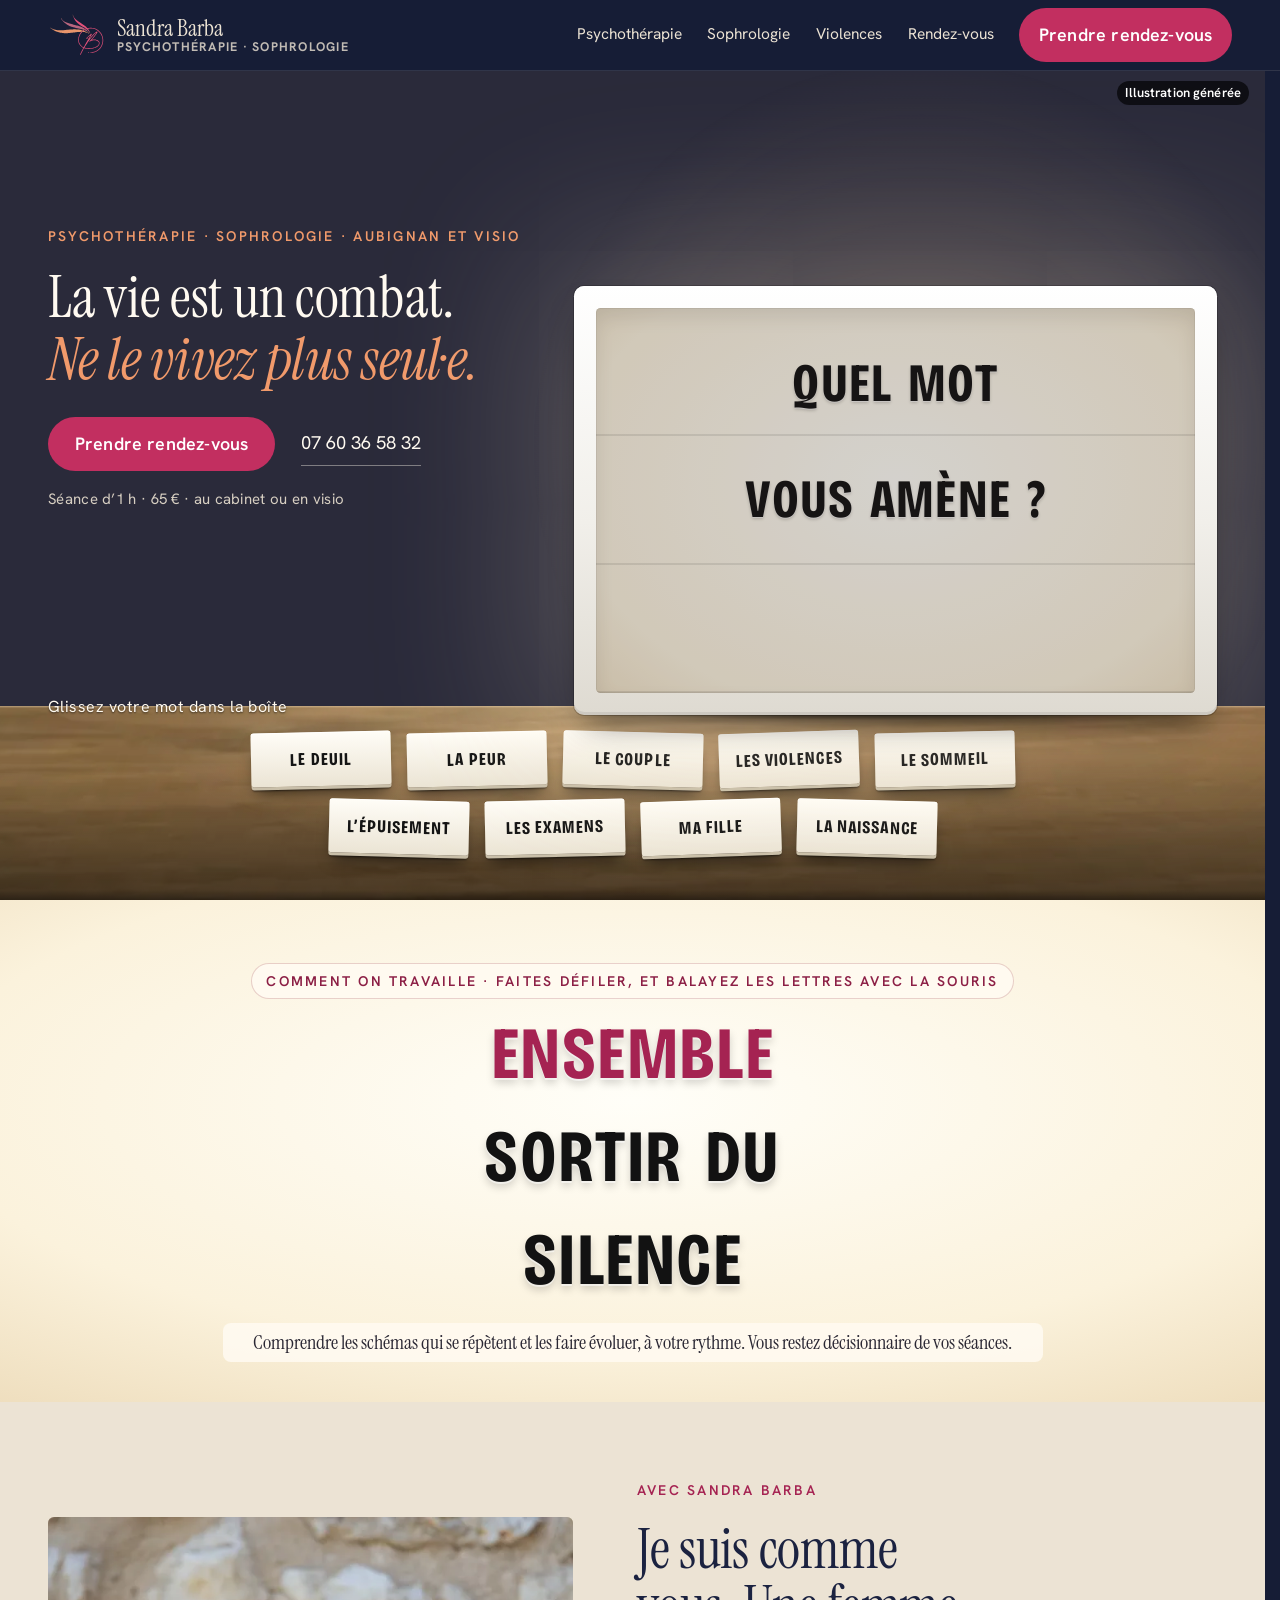
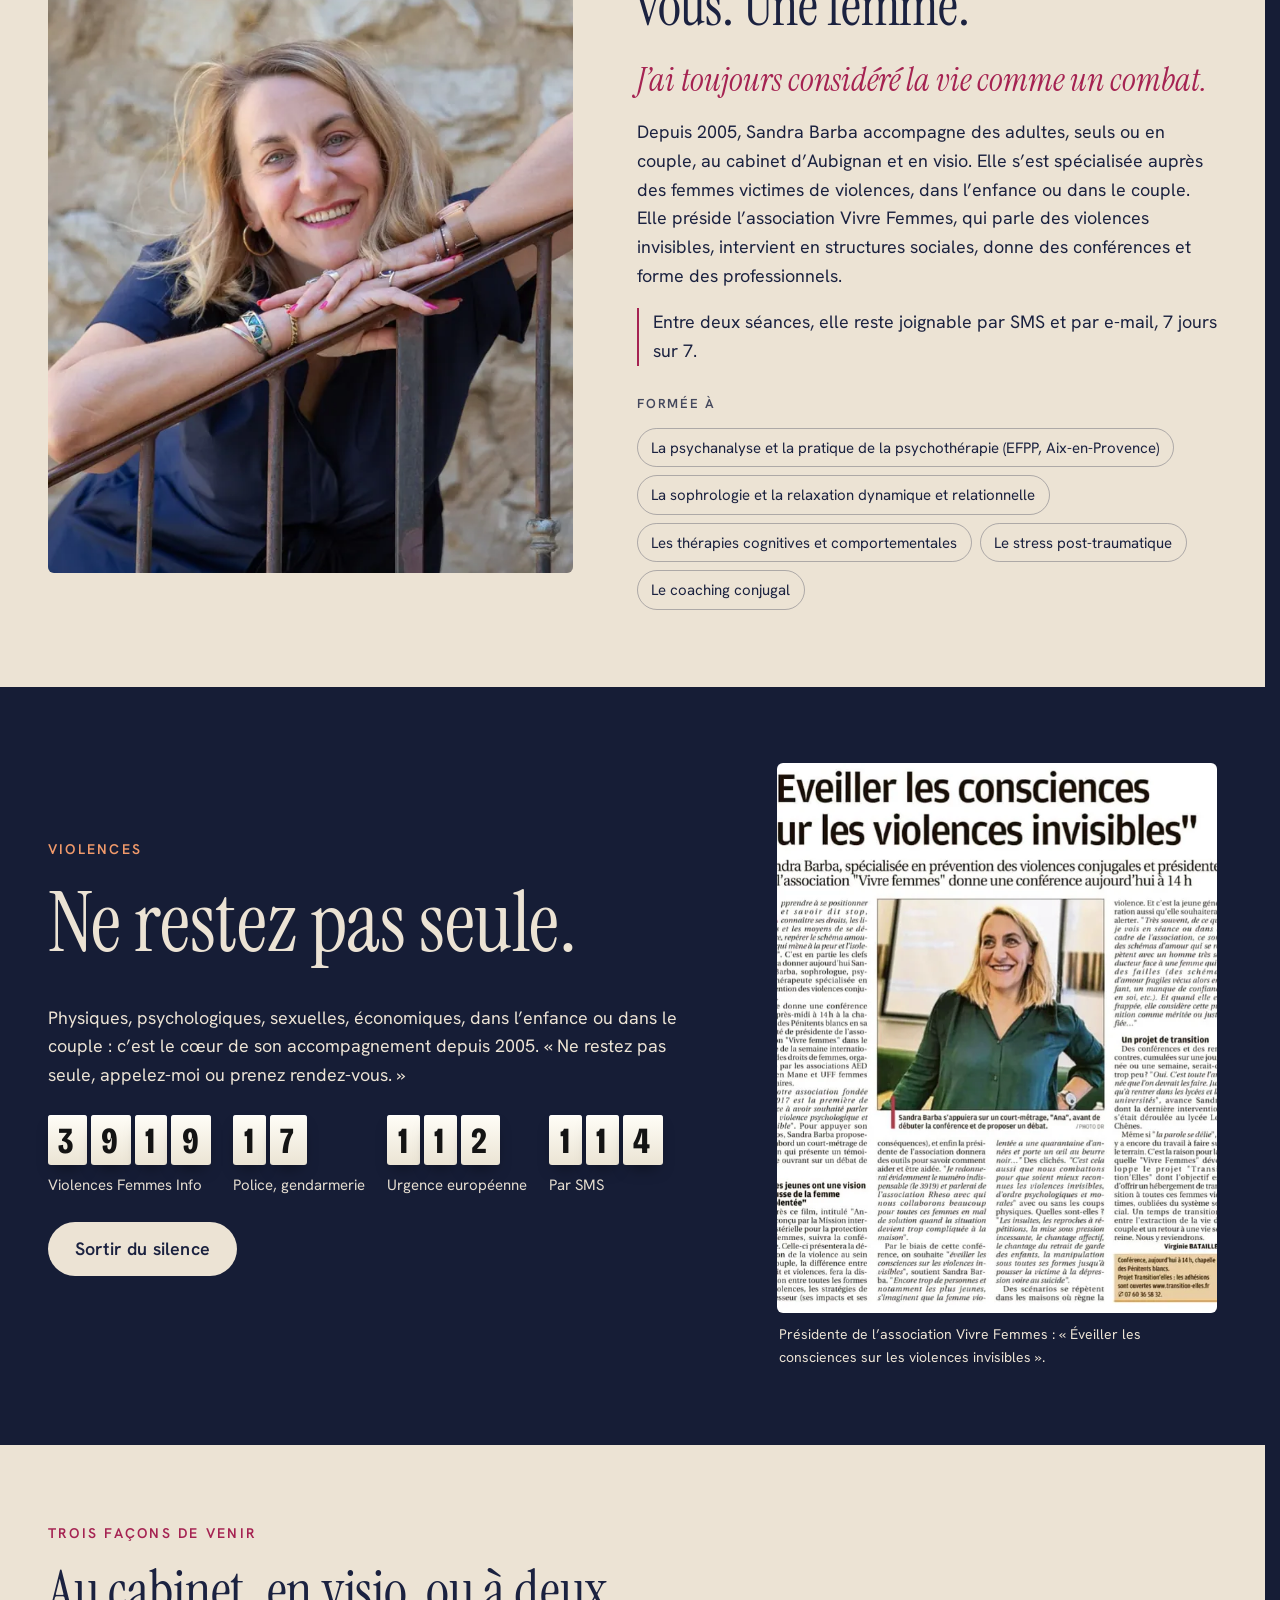
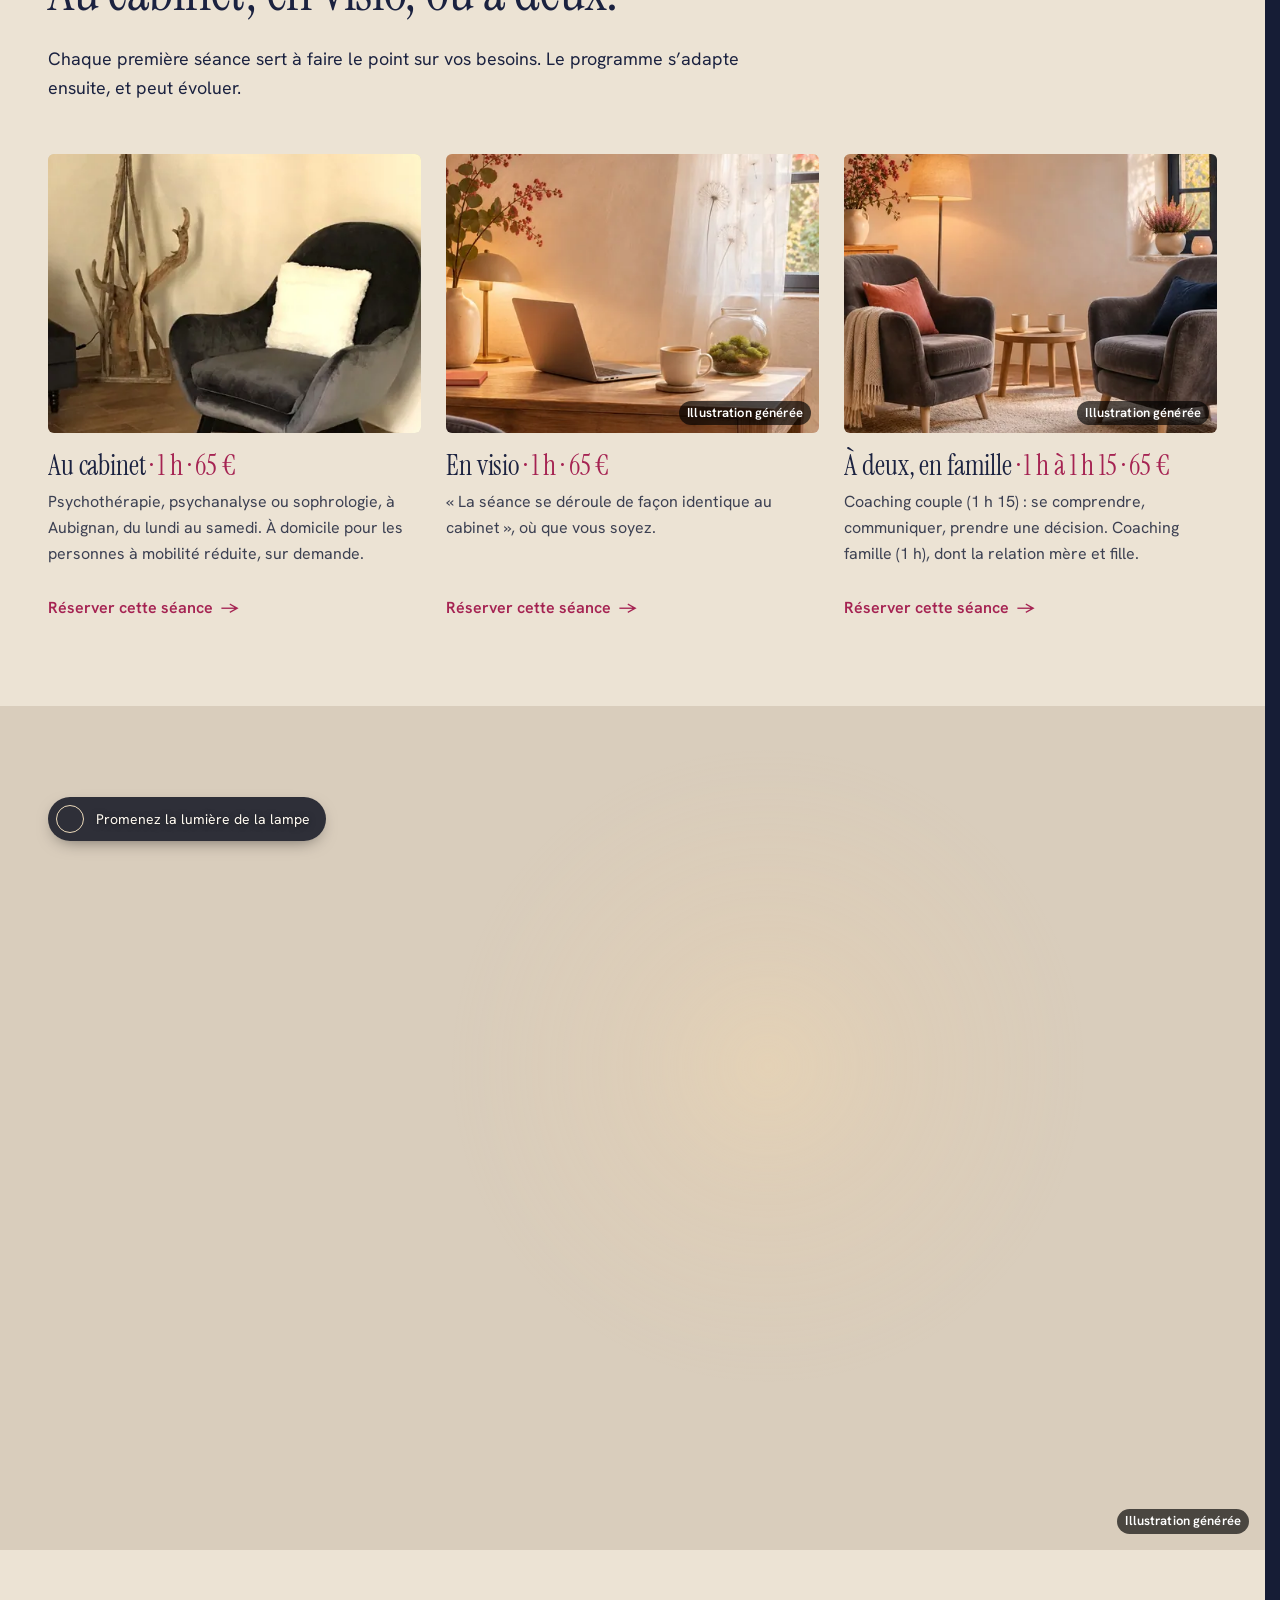
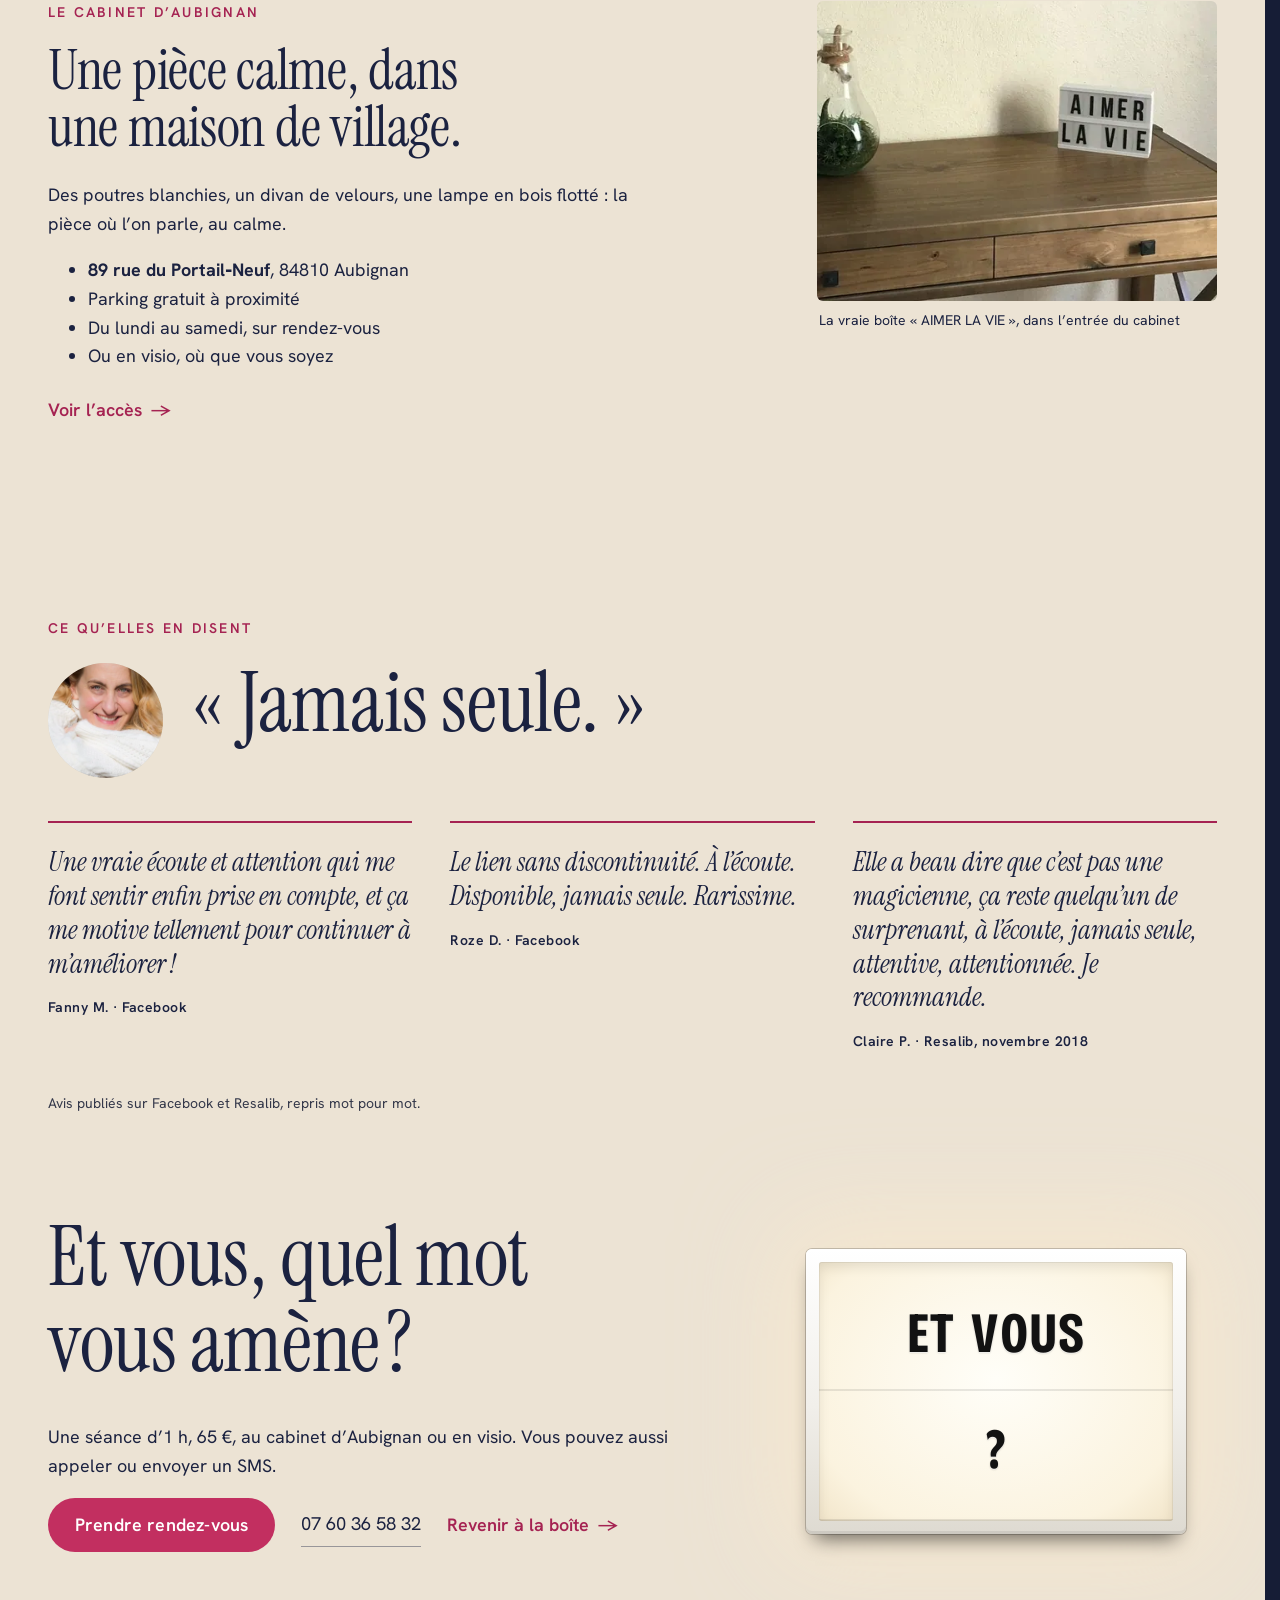
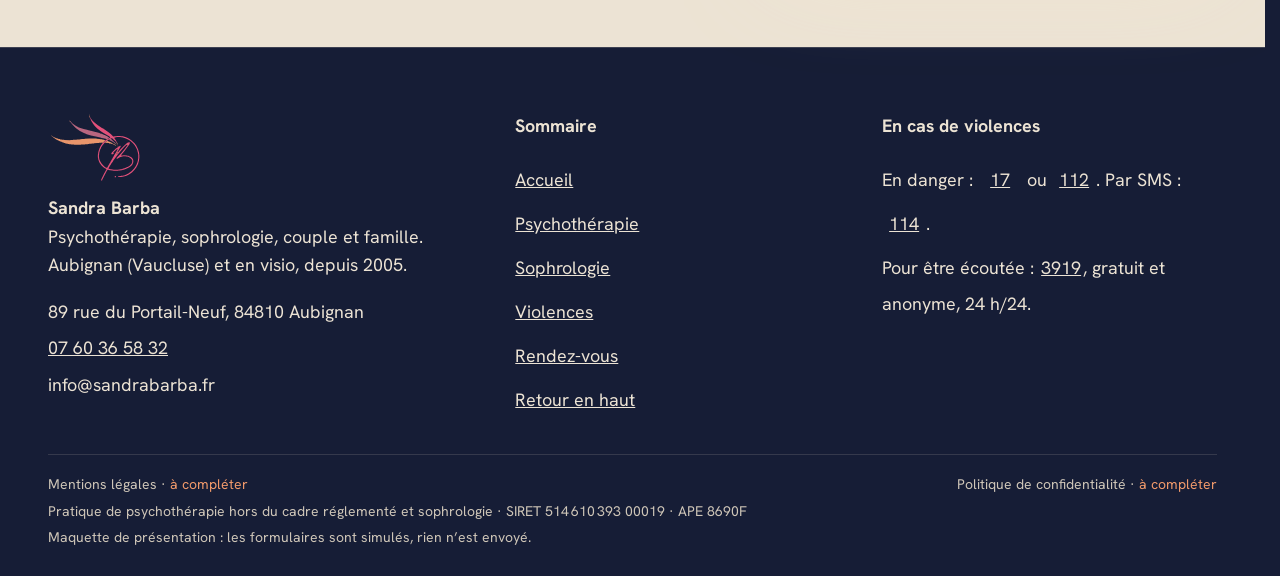
==== index.html @ 1ddc6438 "Maquette v1" ====
<!doctype html>
<html lang="fr" data-v="1">
<head>
<meta charset="utf-8">
<meta name="viewport" content="width=device-width, initial-scale=1, viewport-fit=cover">
<title>Sandra Barba : psychothérapie et sophrologie à Aubignan et en visio</title>
<meta name="description" content="La vie est un combat, ne le vivez plus seul·e. Psychothérapie, sophrologie, couple et famille à Aubignan (Vaucluse) et en visio depuis 2005. Séance d’1 h, 65 €.">
<meta name="robots" content="noindex, nofollow">
<link rel="canonical" href="https://sandrabarba-maquette.vercel.app/">
<style>:root{--fond:#161d36;--texte:#ece3d4;--voile-fond:#161d36;--ouverture-fond:#161d36;--menu-fond:#161d36}:root { --entete-h: 72px; --barres-h: 0px; } html { background: var(--fond); color: var(--texte); scrollbar-gutter: stable; } body { margin: 0; background: var(--fond); } html.js:not(.secours):not([data-arrivee="retour"]) [data-anime] { opacity: 0; } html.js:not(.secours):not([data-arrivee="retour"]) [data-anime].vu { opacity: 1; } [data-voile] { position: fixed; inset: 0; z-index: 900; background: var(--voile-fond); transform: translateY(100%); visibility: hidden; pointer-events: none; } html[data-arrivee="voile"]:not(.voile-leve):not(.secours) [data-voile] { transform: none; visibility: visible; } html.secours [data-voile] { visibility: hidden !important; } .ouverture-panneau { position: fixed; inset: 0; z-index: 850; display: none; place-content: center; justify-items: center; background: var(--ouverture-fond, var(--voile-fond)); color: var(--fond); text-align: center; } html.js[data-arrivee="intro"]:not(.secours):not(.intro-finie) .ouverture-panneau { display: grid; } html.defilement-bloque, html.defilement-bloque body, html.js[data-arrivee="intro"]:not(.secours):not(.intro-finie), html.js[data-arrivee="intro"]:not(.secours):not(.intro-finie) body, html[data-arrivee="voile"]:not(.voile-leve):not(.secours), html[data-arrivee="voile"]:not(.voile-leve):not(.secours) body { overflow: hidden; } html.js[data-arrivee="intro"]:not(.secours):not(.intro-finie) { background-color: var(--ouverture-fond, var(--voile-fond)); } html[data-arrivee="voile"]:not(.voile-leve):not(.secours) { background-color: var(--voile-fond); }</style>
<script>(function () {
var d = document.documentElement, ss = null, ls = null;
try { ss = window.sessionStorage; ls = window.localStorage; } catch (e) {}
d.classList.add('js');
var nav = performance.getEntriesByType ? performance.getEntriesByType('navigation')[0] : null;
var type = nav ? nav.type : 'navigate';
var depart = null;
try { depart = JSON.parse(ss.getItem('socle:depart') || 'null'); ss.removeItem('socle:depart'); } catch (e) {}
if (depart && !(Date.now() - depart.t < 15000)) depart = null;
var mode = type === 'back_forward' ? 'retour' : type === 'reload' ? 'intro' : depart ? 'voile' : 'intro';
d.setAttribute('data-arrivee', mode);
if (mode === 'voile' && depart.couleur) d.style.setProperty('--voile-fond', depart.couleur);
if (type === 'reload' && 'scrollRestoration' in history) {
history.scrollRestoration = 'manual';
}
try {
var choisie = ls && ls.getItem('socle:langue');
var langue = (d.lang || '').slice(0, 2);
if (choisie && choisie !== langue && type === 'navigate' && !depart) {
var alt = document.querySelector('link[rel="alternate"][hreflang="' + choisie + '"]');
if (alt) location.replace(new URL(alt.href).pathname + location.search + location.hash);
}
} catch (e) {}
setTimeout(function () { if (!d.classList.contains('demarre')) d.classList.add('secours'); }, 2000);
})();</script>
<link rel="preload" href="/assets/fonts/instrument-serif.woff" as="font" type="font/woff" crossorigin>
<link rel="preload" href="/assets/fonts/bricolage-tuiles.woff" as="font" type="font/woff" crossorigin>
<link rel="stylesheet" href="/assets/css/socle.css?v=1">
<link rel="stylesheet" href="/assets/css/site.css?v=1">
<link rel="modulepreload" href="/assets/js/site.js?v=1">
<link rel="modulepreload" href="/assets/js/socle/index.js?v=1">
<script src="/assets/vendor/gsap.min.js" defer></script>
<script src="/assets/vendor/ScrollTrigger.min.js" defer></script>
<script src="/assets/vendor/SplitText.min.js" defer></script>
<script type="module" src="/assets/js/site.js?v=1"></script>
<meta name="theme-color" content="#161d36">
<link rel="icon" href="/assets/images/favicon.svg" type="image/svg+xml">
<link rel="apple-touch-icon" href="/assets/images/apple-touch-icon.png">
<meta property="og:type" content="website">
<meta property="og:site_name" content="Sandra Barba">
<meta property="og:locale" content="fr_FR">
<meta property="og:title" content="Sandra Barba : psychothérapie et sophrologie à Aubignan et en visio">
<meta property="og:description" content="La vie est un combat, ne le vivez plus seul·e. Psychothérapie, sophrologie, couple et famille à Aubignan (Vaucluse) et en visio depuis 2005. Séance d’1 h, 65 €.">
<meta property="og:url" content="https://sandrabarba-maquette.vercel.app/">
<meta property="og:image" content="https://sandrabarba-maquette.vercel.app/assets/partage/accueil-fr.jpg">
<meta property="og:image:width" content="1200">
<meta property="og:image:height" content="630">
<meta property="og:image:alt" content="Sandra Barba, souriante, et la phrase « La vie est un combat, ne le vivez plus seul·e »">
<meta name="twitter:card" content="summary_large_image">
<script type="application/ld+json">{"@context":"https://schema.org","@type":"LocalBusiness","name":"Psychothérapie et sophrologie Sandra Barba","url":"https://sandrabarba-maquette.vercel.app/","telephone":"+33760365832","email":"info@sandrabarba.fr","address":{"@type":"PostalAddress","streetAddress":"89 rue du Portail-Neuf","postalCode":"84810","addressLocality":"Aubignan","addressCountry":"FR"},"description":"Psychothérapie, sophrologie, coaching de couple et de famille à Aubignan (Vaucluse) et en visio, depuis 2005. Accompagnement des femmes victimes de violences.","priceRange":"65 €"}</script>
</head>
<body id="haut">
<div data-voile data-forme="iris" aria-hidden="true"><div class="voile-contenu"><img src="/assets/images/logo-clair.svg" alt="" width="84" height="62"><span class="voile-tuiles" data-voile-libelle>Accueil</span></div></div>
<div class="ouverture-panneau" data-ouverture aria-hidden="true">
  <img class="ouverture-logo" src="/assets/images/logo-clair.svg" alt="" width="132" height="97" data-ouverture-objet>
  <p class="ouverture-tuiles"><span class="tuile">LA</span><span class="tuile">VIE</span><span class="tuile">EST</span><span class="tuile">UN</span><span class="tuile">COMBAT</span></p>
  <p class="ouverture-nom">Sandra Barba</p>
</div>
<a class="evitement" href="#contenu">Aller au contenu</a>
<header data-entete>
  <div class="entete-rangee">
    <a class="entete-logo" href="/" data-libelle="Accueil" aria-current="page">
      <img src="/assets/images/logo.svg" alt="" width="58" height="43"><span class="entete-nom"><b>Sandra Barba</b><small>Psychothérapie · Sophrologie</small></span>
    </a>
    <nav data-nav aria-label="Navigation principale">
      <ul><li><a href="/psychotherapie" data-libelle="Psychothérapie">Psychothérapie</a></li><li><a href="/sophrologie" data-libelle="Sophrologie">Sophrologie</a></li><li><a href="/violences" data-libelle="Violences">Violences</a></li><li><a href="/rendez-vous" data-libelle="Rendez-vous">Rendez-vous</a></li></ul>
    </nav>
    <div class="entete-actions">
      <a class="bouton" href="/rendez-vous#demande" data-libelle="Rendez-vous">Prendre rendez-vous</a>
      <button type="button" data-menu-bouton aria-controls="menu" aria-expanded="false" data-libelle-ouvrir="Menu" data-libelle-fermer="Fermer"><span data-libelle-bouton>Menu</span></button>
      <a class="menu-sansjs" href="#menu" data-menu-lien>Menu</a>
    </div>
  </div>
</header>
<script>/* Avant le premier affichage : rangées de la navigation (même règle que ajusterNav dans assets/js/socle/entete.js)
   et hauteur réelle de l'en-tête, pour que rien ne saute quand le JavaScript du site prend la main. */
(function () {
  var h = document.documentElement, u = document.querySelector('[data-nav] ul'), e = document.querySelector('[data-entete]');
  if (u) {
    var deborde = function () { return u.scrollWidth > u.clientWidth + 1; }, c = deborde();
    if (c && window.matchMedia('(min-width: 900px)').matches) {
      h.classList.add('nav-deux-rangees'); c = deborde();
      if (c) { h.classList.add('nav-deux-lignes'); var a = u.querySelector('a'); c = !a || u.getBoundingClientRect().height > a.getBoundingClientRect().height * 2.5; }
      if (c) h.classList.remove('nav-deux-rangees', 'nav-deux-lignes');
    }
    if (c) h.classList.add('nav-compacte');
  }
  if (e) h.style.setProperty('--entete-h', Math.round(e.getBoundingClientRect().height) + 'px');
})();</script>
<span id="menu-ferme" aria-hidden="true"></span>
<div id="menu" data-menu role="dialog" aria-modal="true" aria-label="Menu">
  <p class="menu-sansjs-fermer"><a href="#menu-ferme">Fermer</a></p>
  <ul><li style="--i:0"><a href="/" class="menu-lien" data-libelle="Accueil" aria-current="page">Accueil</a></li><li style="--i:1"><a href="/psychotherapie" class="menu-lien" data-libelle="Psychothérapie">Psychothérapie</a></li><li style="--i:2"><a href="/sophrologie" class="menu-lien" data-libelle="Sophrologie">Sophrologie</a></li><li style="--i:3"><a href="/violences" class="menu-lien" data-libelle="Violences">Violences</a></li><li style="--i:4"><a href="/rendez-vous" class="menu-lien" data-libelle="Rendez-vous">Rendez-vous</a></li></ul>
  <p><a class="bouton" href="tel:+33760365832">Appeler 07 60 36 58 32</a></p>
  <p class="menu-adresse">89 rue du Portail-Neuf, 84810 Aubignan<br>Du lundi au samedi, sur rendez-vous · parking gratuit à proximité</p>
</div>
<main id="contenu" tabindex="-1">
<section class="plongee ton-nuit" id="debut" data-scene data-grille="scene" data-effet="mettre-des-mots">
<div class="plongee-collant" data-collant>
<div class="ouverture">
  <figure class="media ouverture-mur" data-grok style="--cadrage:70% 40%">
  <picture><source media="(max-width: 760px) and (orientation: portrait)" srcset="/assets/images/grok/mur-de-nuit-mobile-640.webp 640w, /assets/images/grok/mur-de-nuit-mobile-1080.webp 1080w" sizes="100vw">
    <img src="/assets/images/grok/mur-de-nuit-1280.webp" srcset="/assets/images/grok/mur-de-nuit-640.webp 640w, /assets/images/grok/mur-de-nuit-1280.webp 1280w, /assets/images/grok/mur-de-nuit-1920.webp 1920w" sizes="100vw" alt="" width="1280" height="720" fetchpriority="high" loading="eager" decoding="async">
  </picture><figcaption class="mention-ia">Illustration générée</figcaption>
</figure>
  <div class="halo" data-effet="halo-boite" data-souris aria-hidden="true"></div>
  <div class="ouverture-grille conteneur">
    <div class="ouverture-texte">
      <p class="surtitre" data-anime="gsap">Psychothérapie · sophrologie · Aubignan et visio</p>
      <h1 class="ouverture-titre" data-superpose><span class="ligne-masque"><span class="titre-ligne" data-anime="gsap">La vie est un combat.</span></span><span class="ligne-masque"><em class="titre-ligne" data-anime="gsap">Ne le vivez plus seul·e.</em></span></h1>
      <p class="ouverture-chapo" data-anime="gsap">Depuis 2005, Sandra Barba accompagne adultes, couples et familles, et tout particulièrement les femmes victimes de violences.</p>
      <p class="ouverture-actions" data-anime="gsap">
        <a href="/rendez-vous#demande" class="bouton" data-libelle="Rendez-vous" data-action-principale data-survol="magnetique">Prendre rendez-vous</a>
        <a class="tel" href="tel:+33760365832">07 60 36 58 32</a>
      </p>
      <p class="info-cle" data-info-cle data-anime="gsap">Séance d’1 h · 65 € · au cabinet ou en visio</p>
    </div>
    <div class="objet" data-grille="manipuler" data-objet>
      <div class="boite boite--accueil" data-boite data-effet="boite-a-mots" data-grille="typo" data-iris-centre role="img" aria-label="Boîte lumineuse : choisissez le mot qui vous amène">
  <div class="boite-cadre"><div class="boite-panneau">
    <p class="boite-rangee" data-rangee="0" aria-hidden="true"><span class="l">Q</span><span class="l">U</span><span class="l">E</span><span class="l">L</span><span class="e"> </span><span class="l">M</span><span class="l">O</span><span class="l">T</span></p>
    <p class="boite-rangee" data-rangee="1" aria-hidden="true"><span class="l">V</span><span class="l">O</span><span class="l">U</span><span class="l">S</span><span class="e"> </span><span class="l">A</span><span class="l">M</span><span class="l">È</span><span class="l">N</span><span class="l">E</span><span class="e"> </span><span class="l">?</span></p>
    <p class="boite-rangee" data-rangee="2" aria-hidden="true"></p>
  </div></div>
</div>
      <span class="boite-ombre" aria-hidden="true"></span>
      <p class="visuellement-cache" aria-live="polite" data-boite-annonce></p>
    </div>
  </div>
  <div class="bureau" data-bureau>
    <span class="bureau-lumiere" aria-hidden="true"></span>
    <div class="conteneur objet-bas">
      <p class="indice"><span class="indice-souris">Glissez votre mot dans la boîte</span><span class="indice-tactile">Touchez votre mot, ou faites-le glisser</span></p>
      <ul class="tuiles" data-tuiles data-effet="tuiles">
        <li><button type="button" class="tuile tuile--mot" data-mot="deuil">LE DEUIL</button></li><li><button type="button" class="tuile tuile--mot" data-mot="peur">LA PEUR</button></li><li><button type="button" class="tuile tuile--mot" data-mot="couple">LE COUPLE</button></li><li><button type="button" class="tuile tuile--mot" data-mot="violences">LES VIOLENCES</button></li><li><button type="button" class="tuile tuile--mot" data-mot="sommeil">LE SOMMEIL</button></li><li><button type="button" class="tuile tuile--mot" data-mot="epuisement">L’ÉPUISEMENT</button></li><li><button type="button" class="tuile tuile--mot" data-mot="examens">LES EXAMENS</button></li><li><button type="button" class="tuile tuile--mot" data-mot="fille">MA FILLE</button></li><li><button type="button" class="tuile tuile--mot" data-mot="naissance">LA NAISSANCE</button></li>
      </ul>
      <div class="reponse" data-reponse>
        <div class="reponse-corps">
          <p class="reponse-approche" data-reponse-approche></p>
          <p class="reponse-texte" data-reponse-texte></p>
        </div>
        <p class="reponse-actions">
          <a class="bouton" href="/rendez-vous#demande" data-reponse-rdv data-libelle="Rendez-vous">Prendre rendez-vous pour en parler</a>
          <a class="lien-fleche" href="/psychotherapie" data-reponse-plus data-libelle="Psychothérapie">En savoir plus</a>
          <button type="button" class="lien-discret" data-reponse-autre>Choisir un autre mot</button>
        </p>
      </div>
    </div>
  </div>
</div>
  <div class="dedans" data-panneau data-visuel>
    <h2 class="visuellement-cache">Mettre des mots. METTRE DES MOTS, EN PARLER, SORTIR DU SILENCE</h2>
    <p class="surtitre scene-sur">Comment on travaille · <span class="indice-souris">Faites défiler, et balayez les lettres avec la souris</span><span class="indice-tactile">Faites défiler, et balayez les lettres du doigt</span></p>
    <div class="rails" aria-hidden="true">
      <p class="rail rail-mot" data-rail-mot><span class="l">E</span><span class="l">N</span><span class="l">S</span><span class="l">E</span><span class="l">M</span><span class="l">B</span><span class="l">L</span><span class="l">E</span></p>
      <p class="rail"><span class="phrase-mot" data-etape="0"><span class="l">M</span><span class="l">E</span><span class="l">T</span><span class="l">T</span><span class="l">R</span><span class="l">E</span></span><span class="phrase-mot" data-etape="1"><span class="l">E</span><span class="l">N</span></span><span class="phrase-mot" data-etape="2"><span class="l">S</span><span class="l">O</span><span class="l">R</span><span class="l">T</span><span class="l">I</span><span class="l">R</span><span class="e"> </span><span class="l">D</span><span class="l">U</span></span></p>
      <p class="rail"><span class="phrase-mot" data-etape="0"><span class="l">D</span><span class="l">E</span><span class="l">S</span><span class="e"> </span><span class="l">M</span><span class="l">O</span><span class="l">T</span><span class="l">S</span></span><span class="phrase-mot" data-etape="1"><span class="l">P</span><span class="l">A</span><span class="l">R</span><span class="l">L</span><span class="l">E</span><span class="l">R</span></span><span class="phrase-mot" data-etape="2"><span class="l">S</span><span class="l">I</span><span class="l">L</span><span class="l">E</span><span class="l">N</span><span class="l">C</span><span class="l">E</span></span></p>
    </div>
    <div class="legendes"><p class="legende" data-etape="0">Un secret peut rester longtemps « au fond du placard ». Puis un jour, le placard ne reste plus fermé, et les difficultés font surface.</p><p class="legende" data-etape="1">« Nous cherchons ensemble à répondre à vos propres questions, trouver vos propres solutions. »</p><p class="legende" data-etape="2">Comprendre les schémas qui se répètent et les faire évoluer, à votre rythme. Vous restez décisionnaire de vos séances.</p></div>
    <div class="bac" aria-hidden="true"></div>
  </div>
</div>
  <script type="application/json" id="donnees-mots">[{"cle":"deuil","tuile":"LE DEUIL","approche":"Psychothérapie","page":"psychotherapie","ancre":"themes","texte":"Un deuil, une séparation, une maladie, un licenciement : une étape difficile se traverse mieux quand on n'est pas seul·e à la porter.","url":"/psychotherapie#themes","libelle":"Psychothérapie","rdv":"/rendez-vous?mot=deuil#demande"},{"cle":"peur","tuile":"LA PEUR","approche":"Psychothérapie et sophrologie","page":"psychotherapie","ancre":"themes","texte":"Peurs, phobies, angoisses : comprendre ce qui se rejoue, et apprendre au corps à s'apaiser.","url":"/psychotherapie#themes","libelle":"Psychothérapie","rdv":"/rendez-vous?mot=peur#demande"},{"cle":"couple","tuile":"LE COUPLE","approche":"Coaching couple · 1 h 15 · 65 €","page":"psychotherapie","ancre":"couple","texte":"Vous n'arrivez plus à vous parler ? Se comprendre, communiquer, puis prendre une décision ensemble.","url":"/psychotherapie#couple","libelle":"Psychothérapie","rdv":"/rendez-vous?mot=couple#demande"},{"cle":"violences","tuile":"LES VIOLENCES","approche":"Sa spécialité depuis 2005","page":"violences","ancre":"","texte":"Violences subies dans l'enfance ou dans le couple, physiques, psychologiques, sexuelles ou économiques : mettre des mots, en parler, sortir du silence.","url":"/violences","libelle":"Violences","rdv":"/rendez-vous?mot=violences#demande"},{"cle":"sommeil","tuile":"LE SOMMEIL","approche":"Sophrologie","page":"sophrologie","ancre":"pour-qui","texte":"Sommeil, stress, tensions : la sophrologie apprend à relâcher par la respiration et des mouvements simples, réalisables par tous.","url":"/sophrologie#pour-qui","libelle":"Sophrologie","rdv":"/rendez-vous?mot=sommeil#demande"},{"cle":"epuisement","tuile":"L’ÉPUISEMENT","approche":"Psychothérapie","page":"psychotherapie","ancre":"themes","texte":"Burn-out, lassitude, sentiment d'échec : faire le point, puis avancer à votre rythme.","url":"/psychotherapie#themes","libelle":"Psychothérapie","rdv":"/rendez-vous?mot=epuisement#demande"},{"cle":"examens","tuile":"LES EXAMENS","approche":"Sophrologie","page":"sophrologie","ancre":"pour-qui","texte":"Concentration, confiance, gestion des peurs : se préparer à un examen ou à une épreuve.","url":"/sophrologie#pour-qui","libelle":"Sophrologie","rdv":"/rendez-vous?mot=examens#demande"},{"cle":"fille","tuile":"MA FILLE","approche":"Coaching famille · 1 h · 65 €","page":"psychotherapie","ancre":"couple","texte":"Entre une mère et sa fille résident les tensions du « je t'aime » et du « je te déteste » : retrouver chacune sa place.","url":"/psychotherapie#couple","libelle":"Psychothérapie","rdv":"/rendez-vous?mot=fille#demande"},{"cle":"naissance","tuile":"LA NAISSANCE","approche":"Sophrologie","page":"sophrologie","ancre":"pour-qui","texte":"Maternité, préparation positive à l'accouchement, accueil d'un bébé : la sophrologie accompagne l'attente.","url":"/sophrologie#pour-qui","libelle":"Sophrologie","rdv":"/rendez-vous?mot=naissance#demande"}]</script>
</section>
<section class="moi ton-pierre" id="sandra" data-ambiance="#f3ead9,#ece3d4" data-effet="ambiance">
  <div class="conteneur moi-grille">
    <figure class="media moi-portrait" data-anime="rideau" style="--cadrage:46% 40%">
  <picture>
    <img src="/assets/images/sandra-rampe-784.webp" srcset="/assets/images/sandra-rampe-480.webp 480w, /assets/images/sandra-rampe-640.webp 640w, /assets/images/sandra-rampe-784.webp 784w" sizes="(max-width: 760px) 100vw, 46vw" alt="Sandra Barba, souriante, accoudée à une rampe en fer forgé devant un mur de pierre" width="784" height="980" loading="lazy" decoding="async">
  </picture>
</figure>
    <div class="moi-texte">
      <p class="surtitre" data-anime>Avec Sandra Barba</p>
      <h2 class="titre-section" data-anime="lignes">Je suis comme vous. Une femme.</h2>
      <blockquote class="moi-citation" data-anime>J’ai toujours considéré la vie comme un combat.</blockquote>
      <p data-anime>Depuis 2005, Sandra Barba accompagne des adultes, seuls ou en couple, au cabinet d’Aubignan et en visio. Elle s’est spécialisée auprès des femmes victimes de violences, dans l’enfance ou dans le couple. Elle préside l’association Vivre Femmes, qui parle des violences invisibles, intervient en structures sociales, donne des conférences et forme des professionnels.</p>
      <p class="moi-dispo" data-anime>Entre deux séances, elle reste joignable par SMS et par e-mail, 7 jours sur 7.</p>
      <div class="moi-formations" data-anime>
        <p class="petit-titre">Formée à</p>
        <ul class="etiquettes" data-anime="cascade"><li>La psychanalyse et la pratique de la psychothérapie (EFPP, Aix-en-Provence)</li><li>La sophrologie et la relaxation dynamique et relationnelle</li><li>Les thérapies cognitives et comportementales</li><li>Le stress post-traumatique</li><li>Le coaching conjugal</li></ul>
      </div>
    </div>
  </div>
</section>
<section class="bande-violences ton-nuit" id="violences" data-ambiance="#1b2240,#161d36" data-effet="ambiance">
  <div class="conteneur bande-grille">
    <div class="bande-texte">
      <p class="surtitre" data-anime>Violences</p>
      <h2 class="titre-section titre-grand" data-anime="lettres">Ne restez pas seule.</h2>
      <p data-anime>Physiques, psychologiques, sexuelles, économiques, dans l’enfance ou dans le couple : c’est le cœur de son accompagnement depuis 2005. « Ne restez pas seule, appelez-moi ou prenez rendez-vous. »</p>
      <ul class="numeros-bande" data-anime="cascade">
        <li><a href="tel:3919"><span class="numero-tuiles"><span class="tuile">3</span><span class="tuile">9</span><span class="tuile">1</span><span class="tuile">9</span></span><span>Violences Femmes Info</span></a></li><li><a href="tel:17"><span class="numero-tuiles"><span class="tuile">1</span><span class="tuile">7</span></span><span>Police, gendarmerie</span></a></li><li><a href="tel:112"><span class="numero-tuiles"><span class="tuile">1</span><span class="tuile">1</span><span class="tuile">2</span></span><span>Urgence européenne</span></a></li><li><a href="tel:114"><span class="numero-tuiles"><span class="tuile">1</span><span class="tuile">1</span><span class="tuile">4</span></span><span>Par SMS</span></a></li>
      </ul>
      <p data-anime><a href="/violences" class="bouton bouton--clair" data-libelle="Violences">Sortir du silence</a></p>
    </div>
    <figure class="media bande-presse" data-anime="rideau" style="--cadrage:50% 22%">
  <picture>
    <img src="/assets/images/presse-800.webp" srcset="/assets/images/presse-480.webp 480w, /assets/images/presse-640.webp 640w, /assets/images/presse-800.webp 800w" sizes="(max-width: 760px) 100vw, 38vw" alt="Article de presse : « Éveiller les consciences sur les violences invisibles »" width="800" height="1001" loading="lazy" decoding="async">
  </picture><figcaption class="media-legende">Présidente de l’association Vivre Femmes : « Éveiller les consciences sur les violences invisibles ».</figcaption>
</figure>
  </div>
</section>
<section class="seances ton-pierre" id="seances" data-ambiance="#ece3d4,#e9dfcf" data-effet="ambiance">
  <div class="conteneur">
    <div class="seances-tete">
      <p class="surtitre" data-anime>Trois façons de venir</p>
      <h2 class="titre-section" data-anime="lignes">Au cabinet, en visio, ou à deux.</h2>
      <p data-anime>Chaque première séance sert à faire le point sur vos besoins. Le programme s’adapte ensuite, et peut évoluer.</p>
    </div>
    <ul class="cartes-seances" data-anime="cascade">
      <li class="carte-seance" id="seance-cabinet">
        <figure class="media carte-media" data-fx="parallaxe" data-fx-force="8" style="--cadrage:55% 55%;aspect-ratio:4 / 3">
  <picture>
    <img src="/assets/images/cabinet-photo-800.webp" srcset="/assets/images/cabinet-photo-480.webp 480w, /assets/images/cabinet-photo-640.webp 640w, /assets/images/cabinet-photo-800.webp 800w" sizes="(max-width: 760px) 100vw, 30vw" alt="La vraie pièce du cabinet : divan gris, lampe en bois flotté et fauteuil" width="800" height="1000" loading="lazy" decoding="async">
  </picture>
</figure>
        <div class="carte-corps">
          <h3>Au cabinet <span class="carte-prix-titre" data-prix>· 1 h · 65 €</span></h3>
          <p>Psychothérapie, psychanalyse ou sophrologie, à Aubignan, du lundi au samedi. À domicile pour les personnes à mobilité réduite, sur demande.</p>
          <a href="/rendez-vous?seance=cabinet#demande" class="lien-fleche" data-libelle="Rendez-vous">Réserver cette séance</a>
        </div>
      </li><li class="carte-seance" id="seance-visio">
        <figure class="media carte-media" data-grok data-fx="parallaxe" data-fx-force="8" style="--cadrage:50% 50%;aspect-ratio:4 / 3">
  <picture>
    <img src="/assets/images/grok/visio-784.webp" srcset="/assets/images/grok/visio-480.webp 480w, /assets/images/grok/visio-640.webp 640w, /assets/images/grok/visio-784.webp 784w" sizes="(max-width: 760px) 100vw, 30vw" alt="Un ordinateur portable à demi ouvert sur un bureau en bois, à côté d&#39;une tasse" width="784" height="1176" loading="lazy" decoding="async">
  </picture><figcaption class="mention-ia">Illustration générée</figcaption>
</figure>
        <div class="carte-corps">
          <h3>En visio <span class="carte-prix-titre" data-prix>· 1 h · 65 €</span></h3>
          <p>« La séance se déroule de façon identique au cabinet », où que vous soyez.</p>
          <a href="/rendez-vous?seance=visio#demande" class="lien-fleche" data-libelle="Rendez-vous">Réserver cette séance</a>
        </div>
      </li><li class="carte-seance" id="seance-deux">
        <figure class="media carte-media" data-grok data-fx="parallaxe" data-fx-force="8" style="--cadrage:50% 50%;aspect-ratio:4 / 3">
  <picture>
    <img src="/assets/images/grok/deux-fauteuils-784.webp" srcset="/assets/images/grok/deux-fauteuils-480.webp 480w, /assets/images/grok/deux-fauteuils-640.webp 640w, /assets/images/grok/deux-fauteuils-784.webp 784w" sizes="(max-width: 760px) 100vw, 30vw" alt="Deux fauteuils de velours gris tournés l&#39;un vers l&#39;autre" width="784" height="1176" loading="lazy" decoding="async">
  </picture><figcaption class="mention-ia">Illustration générée</figcaption>
</figure>
        <div class="carte-corps">
          <h3>À deux, en famille <span class="carte-prix-titre" data-prix>· 1 h à 1 h 15 · 65 €</span></h3>
          <p>Coaching couple (1 h 15) : se comprendre, communiquer, prendre une décision. Coaching famille (1 h), dont la relation mère et fille.</p>
          <a href="/rendez-vous?seance=couple#demande" class="lien-fleche" data-libelle="Rendez-vous">Réserver cette séance</a>
        </div>
      </li>
    </ul>
  </div>
</section>
<section class="cabinet ton-pierre" id="cabinet" data-ambiance="#e9dfcf,#ece3d4" data-effet="ambiance">
  <div class="cabinet-scene" data-effet="lampe-cabinet" data-souris data-lampe="64,40">
    <figure class="media cabinet-media" data-grok style="--cadrage:55% 55%">
  <picture><source media="(max-width: 760px) and (orientation: portrait)" srcset="/assets/images/grok/cabinet-lumiere-mobile-640.webp 640w, /assets/images/grok/cabinet-lumiere-mobile-1080.webp 1080w" sizes="100vw">
    <img src="/assets/images/grok/cabinet-lumiere-1280.webp" srcset="/assets/images/grok/cabinet-lumiere-640.webp 640w, /assets/images/grok/cabinet-lumiere-1280.webp 1280w, /assets/images/grok/cabinet-lumiere-1920.webp 1920w" sizes="100vw" alt="La pièce du cabinet en lumière douce : poutres blanchies, divan de velours gris, fauteuil gris et lampe en bois flotté" width="1280" height="853" loading="lazy" decoding="async">
  </picture><figcaption class="mention-ia">Illustration générée</figcaption>
</figure>
    <div class="lampe-lumiere" aria-hidden="true"></div>
    <p class="lampe-indice" aria-hidden="true"><i></i>Promenez la lumière de la lampe</p>
  </div>
  <div class="conteneur cabinet-grille">
    <div class="cabinet-carte">
      <p class="surtitre" data-anime>Le cabinet d’Aubignan</p>
      <h2 class="titre-section" data-anime="lignes">Une pièce calme, dans une maison de village.</h2>
      <p data-anime>Des poutres blanchies, un divan de velours, une lampe en bois flotté : la pièce où l’on parle, au calme.</p>
      <ul class="reperes-acces" data-anime="cascade">
        <li><strong>89 rue du Portail‑Neuf</strong>, 84810 Aubignan</li>
        <li>Parking gratuit à proximité</li>
        <li>Du lundi au samedi, sur rendez-vous</li>
        <li>Ou en visio, où que vous soyez</li>
      </ul>
      <p data-anime><a href="/rendez-vous#acces" class="lien-fleche" data-libelle="Rendez-vous">Voir l’accès</a></p>
    </div>
    <div class="cabinet-vraies" data-anime="cascade">
      <figure class="media vraie-photo vraie-boite" style="--cadrage:55% 50%">
  <picture>
    <img src="/assets/images/aimer-la-vie-800.webp" srcset="/assets/images/aimer-la-vie-480.webp 480w, /assets/images/aimer-la-vie-640.webp 640w, /assets/images/aimer-la-vie-800.webp 800w" sizes="(max-width: 760px) 100vw, 30vw" alt="La vraie boîte lumineuse « AIMER LA VIE » sur le bureau de l’entrée du cabinet, à côté d’un bocal de mousse" width="800" height="600" loading="lazy" decoding="async">
  </picture><figcaption class="media-legende">La vraie boîte « AIMER LA VIE », dans l’entrée du cabinet</figcaption>
</figure>
    </div>
  </div>
</section>
<section class="avis ton-pierre" id="avis" data-ambiance="#ece3d4,#efe7da" data-effet="ambiance">
  <div class="conteneur">
    <p class="surtitre" data-anime>Ce qu’elles en disent</p>
    <div class="avis-tete">
      <figure class="media avis-portrait" data-anime="rideau" style="--cadrage:50% 38%;aspect-ratio:1 / 1">
  <picture>
    <img src="/assets/images/sandra-laine-784.webp" srcset="/assets/images/sandra-laine-480.webp 480w, /assets/images/sandra-laine-640.webp 640w, /assets/images/sandra-laine-784.webp 784w" sizes="160px" alt="Sandra Barba souriante, emmitouflée dans un pull de laine blanc" width="784" height="980" loading="lazy" decoding="async">
  </picture>
</figure>
      <h2 class="titre-section titre-grand" data-anime="lettres">« Jamais seule. »</h2>
    </div>
    <ul class="avis-liste" data-anime="cascade">
      <li><blockquote>Une vraie écoute et attention qui me font sentir enfin prise en compte, et ça me motive tellement pour continuer à m’améliorer !</blockquote><p class="avis-auteur">Fanny M. · Facebook</p></li><li><blockquote>Le lien sans discontinuité. À l’écoute. Disponible, jamais seule. Rarissime.</blockquote><p class="avis-auteur">Roze D. · Facebook</p></li><li><blockquote>Elle a beau dire que c’est pas une magicienne, ça reste quelqu’un de surprenant, à l’écoute, jamais seule, attentive, attentionnée. Je recommande.</blockquote><p class="avis-auteur">Claire P. · Resalib, novembre 2018</p></li>
    </ul>
    <p class="avis-note" data-anime>Avis publiés sur Facebook et Resalib, repris mot pour mot.</p>
  </div>
</section>
<section class="fin ton-pierre" id="fin" data-ambiance="#efe7da,#f1eadf" data-effet="ambiance">
  <div class="conteneur fin-grille">
    <div>
      <h2 class="titre-section titre-grand" data-anime="lignes">Et vous, quel mot vous amène ?</h2>
      <p data-anime>Une séance d’1 h, 65 €, au cabinet d’Aubignan ou en visio. Vous pouvez aussi appeler ou envoyer un SMS.</p>
      <p class="fin-actions" data-anime>
        <a href="/rendez-vous#demande" class="bouton" data-libelle="Rendez-vous" data-survol="magnetique">Prendre rendez-vous</a>
        <a class="tel tel--sombre" href="tel:+33760365832">07 60 36 58 32</a>
        <a class="lien-fleche" href="#debut" data-sans-transition>Revenir à la boîte</a>
      </p>
    </div>
    <div class="boite boite--petite allumee" data-effet="boite-fin" data-boite-fin data-visuel data-fx="parallaxe" data-fx-force="8" role="img" aria-label="Et vous, quel mot vous amène ?">
  <div class="boite-cadre"><div class="boite-panneau">
    <p class="boite-rangee" data-rangee="0" aria-hidden="true"><span class="l">E</span><span class="l">T</span><span class="e"> </span><span class="l">V</span><span class="l">O</span><span class="l">U</span><span class="l">S</span></p>
    <p class="boite-rangee" data-rangee="1" aria-hidden="true"><span class="l">?</span></p>
  </div></div>
</div>
  </div>
</section>
</main>
<footer class="pied" id="pied">
  <div class="conteneur pied-grille">
    <div class="pied-marque">
      <img src="/assets/images/logo.svg" alt="" width="96" height="70" loading="lazy">
      <p><strong>Sandra Barba</strong><br>Psychothérapie, sophrologie, couple et famille. Aubignan (Vaucluse) et en visio, depuis 2005.</p>
      <p>89 rue du Portail-Neuf, 84810 Aubignan<br><a href="tel:+33760365832">07 60 36 58 32</a><br><span class="email">info@sandrabarba.fr</span></p>
    </div>
    <nav aria-label="Sommaire">
      <p><strong>Sommaire</strong></p>
      <ul><li><a href="/" data-libelle="Accueil" aria-current="page">Accueil</a></li><li><a href="/psychotherapie" data-libelle="Psychothérapie">Psychothérapie</a></li><li><a href="/sophrologie" data-libelle="Sophrologie">Sophrologie</a></li><li><a href="/violences" data-libelle="Violences">Violences</a></li><li><a href="/rendez-vous" data-libelle="Rendez-vous">Rendez-vous</a></li><li><a href="#haut" data-sans-transition>Retour en haut</a></li></ul>
    </nav>
    <div class="pied-aide">
      <p><strong>En cas de violences</strong></p>
      <p>En danger : <a href="tel:17">17</a> ou <a href="tel:112">112</a>. Par SMS : <a href="sms:114">114</a>.<br>Pour être écoutée : <a href="tel:3919">3919</a>, gratuit et anonyme, 24 h/24.</p>
    </div>
  </div>
  <div class="conteneur pied-bas">
    <p>Mentions légales · <span class="a-completer">à compléter</span></p>
    <p>Politique de confidentialité · <span class="a-completer">à compléter</span></p>
    <p>Pratique de psychothérapie hors du cadre réglementé et sophrologie · SIRET 514 610 393 00019 · APE 8690F</p>
    <p>Maquette de présentation : les formulaires sont simulés, rien n’est envoyé.</p>
  </div>
</footer>
<div data-barre-fixe>
  <a class="bouton bouton--contour" href="tel:+33760365832">Appeler</a>
  <a class="bouton barre-rdv" href="/rendez-vous#demande" data-libelle="Rendez-vous" data-fil-lien><span class="tuile tuile--mini" data-fil-mot hidden></span><span>Rendez-vous</span></a>
</div>
<div class="fil" data-grille="fil" data-effet="fil-mot" aria-hidden="true"><span class="fil-rail"></span><span class="fil-tuile tuile tuile--mini" data-fil-tuile>VOTRE MOT</span></div>
</body>
</html>
---- assets/css/socle.css ----
/* Socle : règles communes à toutes les maquettes. Le style du projet va dans site.css.
   Les couleurs et polices du projet se règlent par les variables ci-dessous (redéfinies dans site.css). */
:root {
  --police-titres: Georgia, 'Times New Roman', serif;
  --police-texte: system-ui, -apple-system, 'Segoe UI', Roboto, sans-serif;
  --accent: #b3361f;
  --texte-doux: color-mix(in srgb, var(--texte) 78%, var(--fond));
  --ligne: color-mix(in srgb, var(--texte) 18%, var(--fond));
  --gouttiere: clamp(16px, 4vw, 48px);
  --largeur: 1240px;
  --rayon: 6px;
  --duree: .7s;
  --courbe: cubic-bezier(.22, 1, .36, 1);
}

*, *::before, *::after { box-sizing: border-box; }
html { -webkit-text-size-adjust: 100%; text-size-adjust: 100%; }
body {
  font-family: var(--police-texte); font-size: clamp(1rem, .96rem + .2vw, 1.125rem); line-height: 1.6;
  padding-bottom: var(--barres-h); overflow-x: clip;
}
img, picture, video, canvas, svg { display: block; max-width: 100%; }
img, video { height: auto; }
h1, h2, h3, h4 { font-family: var(--police-titres); line-height: 1.08; margin: 0 0 .5em; text-wrap: balance; font-weight: 600; }
p, li, dd, figcaption { text-wrap: pretty; }
p { margin: 0 0 1em; }
a { color: inherit; }
a[href^="mailto:"] { overflow-wrap: anywhere; }
button, input, select, textarea { font: inherit; color: inherit; }
button { cursor: pointer; }
:where(a, button, input, select, textarea, summary, [tabindex]) { -webkit-tap-highlight-color: transparent; }
:focus { outline: none; }
:focus-visible { outline: 3px solid var(--accent); outline-offset: 3px; border-radius: 2px; }
[id] { scroll-margin-top: calc(var(--entete-h) + 12px); scroll-margin-bottom: calc(var(--barres-h) + 12px); }
/* Lien profond vers une scène qui cache l'en-tête : elle arrive tout en haut de l'écran (comme aller() du socle). */
html.js:not(.secours) :is([data-entete-cache], [data-entete-cache] [id], [data-fx="plein-ecran"], [data-fx="plein-ecran"] [id]) { scroll-margin-top: 0; }
[hidden] { display: none !important; }

.visuellement-cache {
  position: absolute !important; width: 1px; height: 1px; padding: 0; margin: -1px;
  overflow: hidden; clip: rect(0 0 0 0); white-space: nowrap; border: 0;
}
.evitement {
  position: fixed; left: 12px; top: 12px; z-index: 1000; padding: 12px 16px; background: var(--texte); color: var(--fond);
  transform: translateY(-160%); text-decoration: none;
}
.evitement:focus-visible { transform: none; }
.conteneur { width: min(100% - 2 * var(--gouttiere), var(--largeur)); margin-inline: auto; }
.chiffres { font-variant-numeric: tabular-nums; }

/* Boutons : zones tactiles d'au moins 44 px. */
.bouton {
  display: inline-flex; align-items: center; justify-content: center; gap: .5em;
  min-height: 48px; min-width: 44px; padding: .7em 1.4em; border-radius: 999px;
  background: var(--accent); color: var(--fond); text-decoration: none; font-weight: 600; border: 0;
  line-height: 1.2; text-align: center;
}
.bouton--contour { background: transparent; color: inherit; box-shadow: inset 0 0 0 2px currentColor; }
.bouton[disabled] { opacity: .55; cursor: not-allowed; }

/* Apparitions : cachées par le style critique jusqu'à .vu, jamais recachées. */
html.js:not(.secours):not([data-arrivee="retour"]) [data-anime]:not([data-anime="gsap"]) {
  transform: translate3d(0, 1.2rem, 0);
  transition: opacity var(--duree) var(--courbe) var(--delai, 0s), transform var(--duree) var(--courbe) var(--delai, 0s);
}
html.js:not(.secours):not([data-arrivee="retour"]) [data-anime]:not([data-anime="gsap"]).vu { transform: none; }

/* Bibliothèque d'effets (effets.js). Apparitions : le bloc lui-même ne glisse pas, ce sont ses parties qui arrivent.
   Mêmes conditions que les apparitions : en secours, au retour et sans JavaScript, état final direct.
   Les transitions ne valent que pendant l'arrivée (.fx-fini ensuite) : celles du projet reprennent la main. */
html.js:not(.secours):not([data-arrivee="retour"]) :is([data-anime="lignes"], [data-anime="mots"], [data-anime="lettres"], [data-anime="cascade"]):not([data-anime="gsap"]) {
  transform: none; transition: opacity .25s linear var(--delai, 0s);
}
/* Masques des lignes : découpe par clip-path, débordante en haut et sur les côtés (accents), un peu en bas (jambages),
   au lieu d'un overflow et de marges : la mise en page ne change pas d'un pixel pendant la découpe. La ligne part
   d'assez bas (135 %) pour rester invisible malgré le débord du bas. */
.fx-ligne-mask { overflow: visible !important; clip-path: inset(-.4em -.6em -.2em -.6em); }
html.js:not(.secours):not([data-arrivee="retour"]) [data-anime="lignes"] .fx-ligne {
  transform: translate3d(0, 135%, 0); transition: transform 1s var(--courbe) calc(var(--delai, 0s) + var(--i, 0) * 90ms);
}
html.js:not(.secours):not([data-arrivee="retour"]) [data-anime="lignes"].vu .fx-ligne { transform: none; }
html.js:not(.secours):not([data-arrivee="retour"]) [data-anime="mots"] .fx-mot {
  opacity: 0; transform: translate3d(0, .5em, 0);
  transition: opacity .6s var(--courbe) calc(var(--delai, 0s) + var(--i, 0) * 35ms), transform .7s var(--courbe) calc(var(--delai, 0s) + var(--i, 0) * 35ms);
}
html.js:not(.secours):not([data-arrivee="retour"]) [data-anime="mots"].vu .fx-mot { opacity: 1; transform: none; }
/* Lettres : chaque mot reste d'un bloc (jamais coupé en fin de ligne), les lettres basculent en place. */
[data-anime="lettres"] :is(.fx-mot-l, .fx-lettre) { display: inline-block; }
html.js:not(.secours):not([data-arrivee="retour"]) [data-anime="lettres"] .fx-lettre {
  opacity: 0; transform: translate3d(0, .55em, 0) rotate(12deg); transform-origin: 0 100%;
  transition: opacity .5s var(--courbe) calc(var(--delai, 0s) + var(--i, 0) * 18ms), transform .8s var(--courbe) calc(var(--delai, 0s) + var(--i, 0) * 18ms);
}
html.js:not(.secours):not([data-arrivee="retour"]) [data-anime="lettres"].vu .fx-lettre { opacity: 1; transform: none; }
html.js:not(.secours):not([data-arrivee="retour"]) [data-anime="cascade"] > * { opacity: 0; transform: translate3d(0, 1.8rem, 0); }
html.js:not(.secours):not([data-arrivee="retour"]) [data-anime="cascade"]:not(.fx-fini) > * {
  transition: opacity .7s var(--courbe) calc(var(--delai, 0s) + var(--i, 0) * 80ms), transform .9s var(--courbe) calc(var(--delai, 0s) + var(--i, 0) * 80ms);
}
html.js:not(.secours):not([data-arrivee="retour"]) [data-anime="cascade"].vu > * { opacity: 1; transform: none; }
/* Rideau : règle aussi précise que celle des apparitions (sinon sa transition de découpe serait écrasée). */
html.js:not(.secours):not([data-arrivee="retour"]) [data-anime="rideau"]:not([data-anime="gsap"]) {
  transform: none; clip-path: inset(0 0 100% 0);
}
html.js:not(.secours):not([data-arrivee="retour"]) [data-anime="rideau"]:not([data-anime="gsap"]):not(.fx-fini) {
  transition: opacity .25s linear var(--delai, 0s), clip-path 1.2s cubic-bezier(.77, 0, .18, 1) var(--delai, 0s);
}
html.js:not(.secours):not([data-arrivee="retour"]) [data-anime="rideau"]:not([data-anime="gsap"]).vu { clip-path: inset(0 0 0 0); }
html.js:not(.secours):not([data-arrivee="retour"]) [data-anime="rideau"]:not([data-fx]) > :is(picture, video) { transform: scale(1.14); }
html.js:not(.secours):not([data-arrivee="retour"]) [data-anime="rideau"]:not([data-fx]):not(.fx-fini) > :is(picture, video) { transition: transform 1.6s var(--courbe) var(--delai, 0s); }
html.js:not(.secours):not([data-arrivee="retour"]) [data-anime="rideau"].vu:not([data-fx]) > :is(picture, video) { transform: none; }
/* Effets liés au défilement : l'image déplacée par GSAP n'a aucune transition CSS (une seule source par propriété). */
[data-fx="parallaxe"] > :is(picture, video, img), [data-fx="zoom"] > :is(picture, video, img) { transition: none; }
/* WebGL « onde » : le canvas, calé sur l'image, n'est visible que pendant le mouvement ; au repos, l'image d'origine, nette. */
[data-fx="onde"] { position: relative; }
.fx-onde { position: absolute; left: 0; top: 0; width: 100%; height: 100%; pointer-events: none; opacity: 0; transition: opacity .3s linear; }
.fx-onde--actif { opacity: 1; transition-duration: .12s; }
/* Image qui s'ouvre en plein écran : section haute, cadre collant en haut de l'écran (sticky, pas d'épinglage GSAP).
   En secours et sans JavaScript : image entière dans une section normale (règles [data-collant]). */
html.js:not(.secours) [data-fx="plein-ecran"] { position: relative; height: var(--fx-longueur, 260svh); }
html.js:not(.secours) [data-fx="plein-ecran"] > [data-collant] { position: sticky; top: 0; height: 100vh; height: 100svh; overflow: hidden; }
[data-fx="plein-ecran"] > [data-collant] > .media, [data-fx="plein-ecran"] [data-fx-cible] { width: 100%; height: 100%; border-radius: 0; }
:is(html.secours, html:not(.js)) [data-fx="plein-ecran"] [data-fx-cible] { height: 100svh; }
/* Mots géants : la rangée garde sa largeur (mots répétés au besoin) et ne sort jamais de son bandeau.
   En secours et sans JavaScript, les mots passent à la ligne : rien n'est coupé. */
[data-fx="mots-geants"] { overflow: hidden; overflow: clip; }
[data-fx="mots-geants"] [data-fx-rangee] { width: max-content; white-space: nowrap; margin: 0; }
:is(html.secours, html:not(.js)) [data-fx="mots-geants"] { overflow: visible; }
:is(html.secours, html:not(.js)) [data-fx="mots-geants"] [data-fx-rangee] { width: auto; white-space: normal; line-height: 1.2; }
/* Inclinaison selon la vitesse : GSAP seul tient la transformation (pas de transition CSS sur transform). */
[data-fx="vitesse"], [data-fx="mots-geants"] [data-fx-rangee] { transition-property: opacity, color, background-color, border-color, box-shadow !important; }

/* Effets au survol : au premier survol, GSAP prend la main sur la transformation (classe fx-survol) :
   plus aucune transition CSS sur transform pour cet élément. */
.fx-survol { transition-property: opacity, color, background-color, border-color, box-shadow !important; }

[data-boucle-css].hors-ecran, [data-boucle-css].hors-ecran *, [data-boucle-css].en-pause, [data-boucle-css].en-pause * { animation-play-state: paused !important; }

/* En-tête : opaque, jamais coupé, se cache en descendant. */
[data-entete] {
  position: fixed; inset: 0 0 auto; z-index: 800; background: var(--fond);
  border-bottom: 1px solid var(--ligne); transition: transform .35s var(--courbe);
}
html.entete-cache [data-entete], html.scene-sans-entete:not(.menu-ouvert) [data-entete] { transform: translateY(-100%); }
.entete-rangee {
  display: flex; align-items: center; gap: clamp(8px, 2vw, 28px);
  min-height: 64px; padding: 8px var(--gouttiere); max-width: calc(var(--largeur) + 2 * var(--gouttiere)); margin-inline: auto;
}
.entete-logo { display: inline-flex; align-items: center; gap: .6em; min-height: 44px; text-decoration: none; font-weight: 700; flex: none; }
.entete-logo img { width: 36px; height: 36px; }
[data-nav] { flex: 1 1 auto; min-width: 0; display: flex; justify-content: flex-end; }
[data-nav] ul { display: flex; gap: clamp(12px, 2vw, 28px); list-style: none; margin: 0; padding: 0; min-width: 0; overflow: hidden; white-space: nowrap; }
/* Un lien de navigation ne passe jamais à la ligne : sinon il « tient » sur deux lignes et le relais
   (deuxième rangée, bouton Menu) ne se déclenche pas. */
[data-nav] a { display: inline-flex; align-items: center; min-height: 44px; text-decoration: none; white-space: nowrap; }
[data-nav] a[aria-current] { text-decoration: underline; text-underline-offset: .35em; text-decoration-thickness: 2px; }
.entete-actions { display: flex; align-items: center; gap: 8px; flex: none; }
.entete-actions .bouton { min-height: 44px; padding-inline: 1.1em; }
.entete-langue { display: inline-flex; align-items: center; justify-content: center; min-width: 44px; min-height: 44px; text-decoration: none; font-weight: 600; text-transform: uppercase; }
[data-menu-bouton] { display: none; min-height: 44px; min-width: 44px; padding: 0 14px; border: 0; border-radius: 999px; background: var(--texte); color: var(--fond); font-weight: 600; }
html.nav-compacte [data-nav] { display: none; }
html.nav-compacte [data-menu-bouton] { display: inline-flex; align-items: center; }
html.nav-compacte .entete-actions { margin-left: auto; }
/* Dès 900 px, les liens qui ne tiennent pas à côté du logo passent sur une deuxième rangée (entete.js) :
   jamais le bouton Menu seul sur ordinateur. L'en-tête est plus haut : --entete-h suit (mesures.js). */
html.nav-deux-rangees .entete-rangee { flex-wrap: wrap; row-gap: 0; }
html.nav-deux-rangees [data-nav] { order: 3; flex: 1 0 100%; justify-content: flex-start; border-top: 1px solid var(--ligne); }
html.nav-deux-rangees .entete-actions { margin-left: auto; }
html.nav-deux-lignes [data-nav] ul { flex-wrap: wrap; row-gap: 0; column-gap: clamp(12px, 1.6vw, 24px); }
@media (max-width: 520px) { .entete-actions .bouton { display: none; } }

/* Sans JavaScript : l'en-tête reste dans le flux (sa hauteur n'est pas mesurée, rien ne passe dessous).
   Dès 900 px, les liens passent à la ligne sous le logo ; en dessous, un lien Menu ouvre le menu plein écran
   par son ancre (#menu:target) et un lien Fermer le referme. */
.menu-sansjs, .menu-sansjs-fermer { display: none; }
html:not(.js) { --entete-h: 0px; }
html:not(.js) [data-entete] { position: relative; }
@media (min-width: 900px) {
  html:not(.js) .entete-rangee { flex-wrap: wrap; row-gap: 0; }
  html:not(.js) [data-nav] { order: 3; flex: 1 0 100%; justify-content: flex-start; }
  html:not(.js) [data-nav] ul { flex-wrap: wrap; column-gap: clamp(12px, 2vw, 28px); row-gap: 0; }
  html:not(.js) .entete-actions { margin-left: auto; }
}
@media (max-width: 899px) {
  html:not(.js) [data-nav] { display: none; }
  html:not(.js) .entete-actions { margin-left: auto; }
  html:not(.js) .menu-sansjs {
    display: inline-flex; align-items: center; min-height: 44px; min-width: 44px; padding: 0 14px; border-radius: 999px;
    background: var(--texte); color: var(--fond); font-weight: 600; text-decoration: none;
  }
}
html:not(.js) #menu:target { z-index: 810; visibility: visible; opacity: 1; transition: none; padding-top: 24px; }
html:not(.js) #menu:target li { opacity: 1; transform: none; transition: none; }
html:not(.js) #menu:target .menu-sansjs-fermer { display: block; margin: 0 0 16px; }
html:not(.js) .menu-sansjs-fermer a { display: inline-flex; align-items: center; min-height: 44px; font-weight: 600; }
/* Cible du lien Fermer : fixe, elle ne fait pas défiler la page quand le menu se referme. */
#menu-ferme { position: fixed; top: 0; left: 0; width: 1px; height: 1px; pointer-events: none; }
/* Sans JavaScript, la barre fixe du téléphone n'est pas mesurée : sa hauteur est réservée d'office. */
@media (max-width: 760px) { html:not(.js) { --barres-h: calc(65px + env(safe-area-inset-bottom)); } }

/* Menu : plein écran, liens qui arrivent l'un après l'autre. */
[data-menu] {
  position: fixed; inset: 0; z-index: 790; background: var(--menu-fond, var(--fond)); overflow-y: auto; overscroll-behavior: contain;
  padding: calc(var(--entete-h) + 24px) var(--gouttiere) calc(32px + var(--barres-h));
  visibility: hidden; opacity: 0; transition: opacity .3s var(--courbe), visibility 0s .3s;
}
html.menu-ouvert [data-menu] { visibility: visible; opacity: 1; transition: opacity .3s var(--courbe); }
html.menu-ouvert [data-entete] { transform: none; }
[data-menu] ul { list-style: none; margin: 0 0 32px; padding: 0; }
[data-menu] li { opacity: 0; transform: translateY(12px); transition: opacity .4s var(--courbe), transform .4s var(--courbe); transition-delay: calc(var(--i, 0) * 50ms + 80ms); }
html.menu-ouvert [data-menu] li { opacity: 1; transform: none; }
[data-menu] .menu-lien { display: flex; align-items: center; min-height: 52px; font-family: var(--police-titres); font-size: clamp(1.6rem, 7vw, 2.6rem); text-decoration: none; }
[data-menu] .menu-lien[aria-current] { color: var(--accent); }

/* Voile de transition (état de départ dans le style critique). */
[data-voile] { display: grid; place-items: center; color: var(--fond); }
.voile-contenu { display: grid; justify-items: center; gap: 12px; text-align: center; padding: var(--gouttiere); }
.voile-contenu img { width: 56px; height: 56px; }
[data-voile-libelle] { font-family: var(--police-titres); font-size: clamp(1.6rem, 5vw, 3rem); }
/* Forme « vague » : bords ondulés du voile (en haut à la montée, en bas au retrait), posés par le gabarit. */
[data-voile] .voile-vague { position: absolute; left: 0; width: 100%; height: clamp(60px, 12vh, 120px); fill: var(--voile-fond); pointer-events: none; }
[data-voile] .voile-vague--haut { bottom: calc(100% - 1px); transform-origin: 50% 100%; }
[data-voile] .voile-vague--bas { top: calc(100% - 1px); transform-origin: 50% 0; }
/* Trou qui s'ouvre dans le voile (forme « iris ») ou dans le panneau de l'intro (versObjet) :
   variables --cx, --cy (centre) et --trou (rayon), posées image par image par le socle. */
[data-voile].avec-trou, .ouverture-panneau.avec-trou {
  -webkit-mask: radial-gradient(circle at var(--cx, 50%) var(--cy, 50%), transparent var(--trou, -2px), #000 calc(var(--trou, -2px) + 1px));
          mask: radial-gradient(circle at var(--cx, 50%) var(--cy, 50%), transparent var(--trou, -2px), #000 calc(var(--trou, -2px) + 1px));
}

/* Barre fixe du téléphone : action principale et contact rapide. */
[data-barre-fixe] {
  position: fixed; inset: auto 0 0; z-index: 780; display: none; gap: 8px;
  padding: 8px var(--gouttiere) calc(8px + env(safe-area-inset-bottom)); background: var(--fond); border-top: 1px solid var(--ligne);
  transition: transform .3s var(--courbe);
}
[data-barre-fixe] .bouton { flex: 1; min-height: 48px; }
[data-barre-fixe].barre-masquee { transform: translateY(110%); }
@media (max-width: 760px) { [data-barre-fixe] { display: flex; } }

/* Écrans plein cadre et sections épinglées : tout tient dans la partie visible. */
.ecran {
  min-height: 100vh; min-height: 100svh; display: flex; flex-direction: column;
  padding-top: calc(var(--entete-h) + 16px); padding-bottom: calc(var(--barres-h) + 16px);
}
.ecran.epingle { height: 100vh; height: 100svh; min-height: 0; }
.ecran .piste { flex: 1 1 auto; min-height: 0; max-height: 820px; }

/* Scènes épinglées ou collantes du projet ([data-scene], .ecran.epingle) : en secours et sans
   JavaScript, plus rien n'est épinglé, la scène prend la hauteur de son contenu (au moins un écran) au lieu
   d'être coupée. Son cadre collant [data-collant] redevient un bloc normal. */
:is(html.secours, html:not(.js)) :is([data-scene], .ecran.epingle) { height: auto !important; min-height: 100svh; }
:is(html.secours, html:not(.js)) [data-collant] { position: relative !important; top: auto !important; height: auto !important; min-height: 100svh; }

/* Faces arrière d'un objet en 3D (verso d'une carte, dos d'un volet) : jamais visibles de dos ;
   en secours et sans JavaScript, l'objet est posé ouvert et son dos est retiré (sinon il recouvre le texte). */
[data-face="dos"] { backface-visibility: hidden; -webkit-backface-visibility: hidden; }
:is(html.secours, html:not(.js)) [data-face="dos"] { display: none !important; }

/* Écrans bas. 1366×768 et moins de 820 px de haut sur ordinateur : .masque-ecran-bas se retire (phrase
   d'introduction, surtitre, légende), pour que le premier écran et les scènes épinglées tiennent.
   Téléphone à l'horizontale et moins de 500 px de haut : .masque-ecran-tres-bas se retire aussi, et les
   écrans plein cadre se resserrent. Les tailles des titres d'ouverture se règlent dans site.css, dans les
   mêmes requêtes (@media (max-height: 820px) and (min-width: 761px), puis (max-height: 500px)). */
@media (max-height: 820px) and (min-width: 761px) { .masque-ecran-bas { display: none !important; } }
@media (max-height: 500px) {
  .masque-ecran-bas, .masque-ecran-tres-bas { display: none !important; }
  .ecran { padding-top: calc(var(--entete-h) + 8px); padding-bottom: calc(var(--barres-h) + 8px); }
}

/* Médias : cadrage réglé par --cadrage (object-position), mention des illustrations générées. */
.media { position: relative; margin: 0; overflow: hidden; border-radius: var(--rayon); background: color-mix(in srgb, var(--texte) 8%, var(--fond)); } /* jamais de case vide pendant le chargement */
.media picture { display: block; width: 100%; height: 100%; }
.media img, .media video { width: 100%; height: 100%; object-fit: cover; object-position: var(--cadrage, 50% 50%); }
@media (max-width: 760px) { .media img, .media video { object-position: var(--cadrage-mobile, var(--cadrage, 50% 50%)); } }
.mention-ia {
  position: absolute; right: 8px; bottom: 8px; z-index: 2; padding: 3px 8px; border-radius: 999px;
  background: rgba(0, 0, 0, .66); color: #fff; font: 600 12px/1.4 var(--police-texte); letter-spacing: .01em; pointer-events: none;
}

/* Formulaires. */
.champ { display: grid; gap: 6px; margin-bottom: 18px; }
.champ label { font-weight: 600; }
.champ input, .champ select, .champ textarea {
  min-height: 48px; padding: 10px 12px; border: 1px solid color-mix(in srgb, var(--texte) 45%, var(--fond)); border-radius: var(--rayon); background: var(--fond);
}
.champ [aria-invalid="true"] { border-color: #b00020; }
.champ-erreur { margin: 0; color: #b00020; font-size: .95rem; }
.mention-donnees { font-size: .9rem; color: var(--texte-doux); }
[data-message-envoi] { padding: 12px 16px; border-radius: var(--rayon); background: color-mix(in srgb, var(--accent) 12%, var(--fond)); }

/* Barre de lecture des pages longues. */
[data-barre-lecture] { position: fixed; left: 0; right: 0; top: var(--entete-h); height: 3px; z-index: 805; background: var(--accent); transform: scaleX(0); transform-origin: 0 50%; }
html.entete-cache [data-barre-lecture] { top: 0; }

/* Curseur personnalisé (souris uniquement, activé par data-curseur sur html). */
.curseur {
  position: fixed; left: -8px; top: -8px; z-index: 1001; width: 16px; height: 16px; border-radius: 50%;
  border: 2px solid var(--accent); pointer-events: none; opacity: 0; transition: opacity .2s, width .2s, height .2s, left .2s, top .2s;
}
html.curseur-actif .curseur { opacity: 1; }
.curseur.curseur-lien { width: 40px; height: 40px; left: -20px; top: -20px; }
.curseur.curseur-cache { opacity: 0 !important; }

/* Pied de page. */
.pied { padding: 56px 0 32px; border-top: 1px solid var(--ligne); }
.pied-grille { display: grid; gap: 32px; grid-template-columns: repeat(auto-fit, minmax(200px, 1fr)); }
.pied ul { list-style: none; margin: 0; padding: 0; }
.pied a, .pied button.lien { display: inline-flex; align-items: center; min-height: 44px; }
button.lien { background: none; border: 0; padding: 0; text-decoration: underline; text-underline-offset: .2em; }
.pied-bas { display: flex; flex-wrap: wrap; justify-content: space-between; gap: 12px; margin-top: 32px; font-size: .9rem; color: var(--texte-doux); }
---- assets/css/site.css ----
/* Sandra Barba — « La boîte à mots ». De la nuit (le silence) à la pierre claire (la parole). */
@font-face { font-family: 'Instrument Serif'; src: url('/assets/fonts/instrument-serif.woff') format('woff'); font-display: swap; }
@font-face { font-family: 'Instrument Serif'; src: url('/assets/fonts/instrument-serif-italique.woff') format('woff'); font-style: italic; font-display: swap; }
@font-face { font-family: 'Bricolage Tuiles'; src: url('/assets/fonts/bricolage-tuiles.woff') format('woff'); font-weight: 500 800; font-display: swap; }
@font-face { font-family: 'Hanken Grotesk'; src: url('/assets/fonts/hanken.woff') format('woff'); font-weight: 300 700; font-display: swap; }
/* Polices de secours ajustées : le texte ne saute pas à l'arrivée de la vraie police. */
@font-face { font-family: 'Serif secours'; src: local('Georgia'), local('Times New Roman'); size-adjust: 88%; ascent-override: 92%; }
@font-face { font-family: 'Tuiles secours'; src: local('Arial Narrow'), local('Arial'); size-adjust: 84%; }
@font-face { font-family: 'Texte secours'; src: local('Arial'), local('Helvetica'); size-adjust: 100%; }

:root {
  --nuit: #161d36; --nuit2: #1d2442; --crepuscule: #2a2443; --mauve: #3a2e4c;
  --aube: #e6d9c8; --pierre: #ece3d4; --craie: #fffaf1;
  --framboise: #e0457b; --framboise-fonce: #b4295a; --bouton-rose: #c22f60; --corail: #f19a6b; --velours: #45474f;
  --encre: #1b2240;
  --accent: var(--framboise);
  --police-titres: 'Instrument Serif', 'Serif secours', Georgia, serif;
  --police-texte: 'Hanken Grotesk', 'Texte secours', system-ui, sans-serif;
  --police-tuiles: 'Bricolage Tuiles', 'Tuiles secours', 'Arial Narrow', sans-serif;
  --menu-fond: var(--nuit);
  --largeur: 1240px;
  --rayon: 4px;
}
body { color: var(--pierre); background: var(--nuit); }
h1, h2, h3 { font-weight: 400; letter-spacing: -.005em; }
::selection { background: var(--framboise); color: #fff; }
a, button { -webkit-tap-highlight-color: transparent; }
:focus-visible { outline: 3px solid var(--corail); outline-offset: 3px; }

/* ---------- Tons des sections : la page s'éclaircit en descendant ---------- */
.ton-nuit { --section-fond: var(--nuit); background-color: var(--section-fond); color: var(--pierre); }
.ton-crepuscule { --section-fond: var(--crepuscule); background-color: var(--section-fond); color: var(--pierre); }
.ton-aube { --section-fond: var(--aube); background-color: var(--section-fond); color: var(--encre); }
.ton-pierre { --section-fond: var(--pierre); background-color: var(--section-fond); color: var(--encre); }
:is(.ton-aube, .ton-pierre) { --texte: var(--encre); --fond: var(--pierre); }
:is(.ton-nuit, .ton-crepuscule) a:not(.bouton):not(.tuile) { color: var(--craie); }

/* ---------- Boutons, liens, surtitres ---------- */
.bouton { background: var(--bouton-rose); color: #fff; border-radius: 999px; font-weight: 600; padding: .9em 1.5em; min-height: 48px; display: inline-flex; align-items: center; gap: .6em; text-decoration: none; letter-spacing: .01em; }
.bouton:hover { background: #a82552; }
.bouton--clair { background: var(--pierre); color: var(--encre); }
.bouton--clair:hover { background: #fff; }
.bouton--contour { background: transparent; color: inherit; box-shadow: inset 0 0 0 2px currentColor; }
.tel { font-size: 1.15rem; font-variant-numeric: tabular-nums; text-decoration: none; display: inline-flex; align-items: center; min-height: 44px; border-bottom: 1px solid color-mix(in srgb, currentColor 40%, transparent); }
.lien-fleche { display: inline-flex; align-items: center; gap: .5em; min-height: 44px; font-weight: 600; text-decoration: none; }
.lien-fleche::after { content: '→'; transition: transform .3s var(--courbe); }
.lien-fleche:hover::after { transform: translateX(4px); }
.lien-discret { background: none; border: 0; padding: 0 .2em; min-height: 44px; text-decoration: underline; text-underline-offset: .3em; color: inherit; opacity: .85; }
.surtitre { font-size: 13px; letter-spacing: .16em; text-transform: uppercase; color: var(--corail); margin: 0 0 1.2rem; font-weight: 600; }
:is(.ton-aube, .ton-pierre) .surtitre { color: var(--framboise-fonce); }
.titre-section { font-size: clamp(2.1rem, 1.4rem + 2.6vw, 3.6rem); line-height: 1.02; margin-bottom: .45em; }
.titre-grand { font-size: clamp(2.6rem, 1.6rem + 4.6vw, 5.6rem); }
.petit-titre { font-size: 13px; letter-spacing: .14em; text-transform: uppercase; opacity: .8; margin-bottom: .8rem; font-weight: 600; }
.etiquettes { list-style: none; margin: 0; padding: 0; display: flex; flex-wrap: wrap; gap: 8px; }
.etiquettes li { font-size: 15px; padding: .45em .9em; border-radius: 999px; border: 1px solid color-mix(in srgb, currentColor 30%, transparent); }
section { position: relative; }
.ligne-masque { display: block; overflow: hidden; padding-block: .12em; margin-block: -.12em; }
.titre-ligne { display: block; }

/* ---------- Tuiles de lettres (comme celles de la vraie boîte « AIMER LA VIE ») ---------- */
.tuile {
  display: inline-flex; align-items: center; justify-content: center; font-family: var(--police-tuiles); font-weight: 700; font-stretch: 75%;
  letter-spacing: .06em; line-height: 1; color: #141414; text-decoration: none; white-space: nowrap;
  background: linear-gradient(180deg, #fffdf7, #ebe4d4); border-radius: 3px; padding: .5em .72em .42em;
  box-shadow: inset 0 1px 0 rgba(255,255,255,.75), 0 8px 16px -7px rgba(0,0,0,.55);
}
.tuile--mini { font-size: 13px; padding: .42em .56em .36em; box-shadow: inset 0 1px 0 rgba(255,255,255,.75), 0 4px 8px -4px rgba(0,0,0,.4); }
.tuile--rose { background: linear-gradient(180deg, #ffe9ef, #f6cfdb); color: #6e1233; }
.tuile--titre { font-size: .82em; margin: 0 .12em .14em 0; }
.titre-tuiles { display: block; margin-bottom: .18em; }
.titre-tuiles-ligne { display: flex; flex-wrap: wrap; gap: .1em; }

/* ---------- La boîte lumineuse ---------- */
.boite { container-type: inline-size; position: relative; width: 100%; aspect-ratio: 4 / 3; --lueur: .2; }
.boite-cadre {
  position: absolute; inset: 0; padding: 3.4cqw; border-radius: 1.6cqw;
  background: linear-gradient(180deg, #fbfaf6, #e1ddd2);
  box-shadow: 0 0 0 1px rgba(0,0,0,.18), 0 3cqw 6cqw -1.5cqw rgba(0,0,0,.55), 0 0 22cqw 5cqw rgba(255,226,186,var(--lueur));
  transition: box-shadow .6s var(--courbe);
}
.boite-panneau {
  position: relative; height: 100%; border-radius: .7cqw; overflow: hidden; display: grid; grid-template-rows: repeat(3, minmax(0, 1fr)); padding: 4% 5%;
  background: radial-gradient(80% 90% at 50% 45%, #fffef8 0%, #fbf3df 68%, #ecdcbc 100%);
  box-shadow: inset 0 0 0 1px rgba(0,0,0,.06), inset 0 1.4cqw 3cqw rgba(0,0,0,.09);
}
.boite-panneau::before { content: ''; position: absolute; inset: 0; background: rgba(40,34,30,var(--eteinte, 0)); transition: background .5s; pointer-events: none; z-index: 2; }
.boite-rangee {
  position: relative; display: flex; justify-content: center; align-items: center; margin: 0; white-space: nowrap;
  font-family: var(--police-tuiles); font-weight: 700; font-stretch: 75%; font-size: 10.6cqw; line-height: 1; color: #121212; letter-spacing: .02em;
}
.boite-rangee::after { content: ''; position: absolute; left: -2%; right: -2%; bottom: 10%; height: 1.5px; background: rgba(0,0,0,.08); }
.boite-rangee .l { display: inline-block; text-shadow: 0 1px 0 rgba(255,255,255,.6), 0 .25cqw .5cqw rgba(0,0,0,.2); }
.boite-rangee .e { display: inline-block; width: .3em; }
.boite.allumee { --lueur: .48; }
.boite[data-vide] .boite-rangee[data-rangee="2"]::before { content: ''; position: absolute; inset: 12% 8%; border: 2px dashed rgba(224,69,123,.55); border-radius: .6cqw; }
.boite.survolee .boite-cadre { box-shadow: 0 0 0 3px var(--corail), 0 3cqw 6cqw -1.5cqw rgba(0,0,0,.55), 0 0 22cqw 5cqw rgba(255,226,186,.5); }

/* ---------- Ouverture ---------- */
.ouverture { min-height: 100vh; min-height: 100svh; padding-top: calc(var(--entete-h) + 8px); padding-bottom: 32px; overflow: hidden; display: flex; align-items: center; }
.ouverture-mur { position: absolute; inset: 0; border-radius: 0; z-index: 0; background: var(--nuit); }
.ouverture-mur .mention-ia { right: 16px; bottom: 16px; }
.halo { position: absolute; z-index: 1; left: 0; top: 0; width: 70vw; height: 70vw; margin: -35vw 0 0 -35vw; border-radius: 50%; pointer-events: none;
  background: radial-gradient(circle, rgba(255,214,160,.26) 0%, rgba(255,214,160,.09) 30%, rgba(255,214,160,0) 62%); transform: translate3d(72vw, 50vh, 0); will-change: transform; }
.ouverture-grille { position: relative; z-index: 2; display: grid; grid-template-columns: minmax(0, .9fr) minmax(0, 1.1fr); gap: clamp(24px, 4vw, 64px); align-items: center; }
.ouverture-titre { font-size: clamp(2.5rem, min(5.4vw, 9.4vh), 5.8rem); line-height: .98; color: var(--craie); margin-bottom: .4em; }
.ouverture-titre em { color: var(--corail); }
.ouverture-chapo { font-size: clamp(1.05rem, .95rem + .35vw, 1.25rem); max-width: 33ch; color: #e2dace; }
.ouverture-actions { display: flex; flex-wrap: wrap; align-items: center; gap: 12px 26px; margin: 1.6rem 0 1rem; }
.info-cle { font-size: 15px; color: #d7cfc2; letter-spacing: .02em; }
.objet { position: relative; display: grid; justify-items: center; gap: 18px; touch-action: pan-y; }
.objet .boite--accueil { width: min(100%, 620px, calc((100svh - var(--entete-h) - 230px) * 4 / 3)); }
.indice { margin: 0; font-size: 14px; color: var(--corail); letter-spacing: .03em; }
.indice-tactile { display: none; }
@media (hover: none) { .indice-souris { display: none; } .indice-tactile { display: inline; } }
.tuiles { list-style: none; margin: 0; padding: 0; display: flex; flex-wrap: wrap; justify-content: center; gap: 10px 12px; max-width: 640px; }
.tuile--mot { font-size: 19px; min-height: 44px; cursor: grab; touch-action: none; user-select: none; -webkit-user-select: none; position: relative; z-index: 3; }
.tuile--mot:nth-child(odd) { rotate: -1.2deg; }
.tuiles li:nth-child(3n) .tuile--mot { rotate: 1.4deg; }
.tuiles li:nth-child(4n) .tuile--mot { rotate: -2deg; }
.tuile--mot.en-main { cursor: grabbing; box-shadow: inset 0 1px 0 rgba(255,255,255,.8), 0 24px 30px -10px rgba(0,0,0,.65); z-index: 20; }
.tuile--mot.posee { visibility: hidden; }
.reponse { width: min(100%, 620px); padding: 22px 24px; border-radius: 8px; background: rgba(13,17,34,.82); box-shadow: inset 0 0 0 1px rgba(236,227,212,.14); }
.reponse-approche { font-size: 13px; letter-spacing: .14em; text-transform: uppercase; color: var(--corail); margin-bottom: .5rem; font-weight: 600; }
.reponse-texte { font-family: var(--police-titres); font-size: clamp(1.25rem, 1rem + .8vw, 1.6rem); line-height: 1.25; color: var(--craie); margin-bottom: .6rem; }
.reponse-premiere { font-size: 15px; color: #d7cfc2; }
.reponse-actions { display: flex; flex-wrap: wrap; align-items: center; gap: 8px 22px; margin: 0; }
@media (max-width: 760px) {
  .ouverture { align-items: flex-start; padding-top: calc(var(--entete-h) + 14px); }
  .ouverture-grille { grid-template-columns: minmax(0, 1fr); gap: 18px; }
  .ouverture-titre { font-size: clamp(2.2rem, 10.6vw, 3rem); }
  .ouverture-chapo { display: none; }
  .ouverture-actions { margin: 1rem 0 .4rem; gap: 10px 18px; }
  .info-cle { font-size: 14px; margin-bottom: 0; }
  .objet .boite--accueil { width: 100%; }
  .tuiles { flex-wrap: nowrap; justify-content: flex-start; overflow-x: auto; width: calc(100% + 2 * var(--gouttiere)); margin-inline: calc(-1 * var(--gouttiere)); padding: 14px var(--gouttiere) 16px; scrollbar-width: none; }
  .tuiles::-webkit-scrollbar { display: none; }
  .tuile--mot { font-size: 16px; }
  .halo { width: 140vw; height: 140vw; margin: -70vw 0 0 -70vw; }
}
@media (max-height: 820px) and (min-width: 761px) { .ouverture-chapo { font-size: 1.05rem; } .ouverture-actions { margin: 1.1rem 0 .6rem; } .tuile--mot { font-size: 17px; } }
@media (max-height: 500px) and (min-width: 761px) {
  .ouverture { padding-top: calc(var(--entete-h) + 4px); padding-bottom: 8px; }
  .ouverture .surtitre, .ouverture-chapo, .indice { display: none; }
  .ouverture-titre { font-size: clamp(1.8rem, 6vh + 1rem, 2.6rem); }
  .ouverture-actions { margin: .5rem 0 .3rem; }
  .objet .boite--accueil { width: min(100%, calc((100svh - var(--entete-h) - 70px) * 4 / 3)); }
  .tuiles { gap: 6px 8px; } .tuile--mot { font-size: 14px; min-height: 44px; padding-block: .3em; }
}

/* ---------- Avec Sandra ---------- */
.moi { padding-block: clamp(72px, 11vw, 150px); }
.moi-grille { display: grid; grid-template-columns: minmax(0, .95fr) minmax(0, 1.05fr); gap: clamp(28px, 5vw, 80px); align-items: center; }
.moi-portrait { aspect-ratio: 4 / 5; border-radius: 6px; }
.moi-citation { font-family: var(--police-titres); font-style: italic; font-size: clamp(1.5rem, 1.1rem + 1.2vw, 2.2rem); line-height: 1.2; color: var(--corail); margin: 0 0 1.2rem; }
.moi-dispo { padding-left: 14px; border-left: 2px solid var(--framboise); }
.moi-formations { margin-top: 1.8rem; }
@media (max-width: 760px) { .moi-grille { grid-template-columns: minmax(0, 1fr); } .moi-portrait { aspect-ratio: 4 / 4.4; } }

/* ---------- Scène « Mettre des mots » (collante, menée par le défilement) ---------- */
html.js:not(.secours) .scene { height: 230vh; height: 230svh; }
@media (max-width: 760px) { html.js:not(.secours) .scene { height: 190vh; height: 190svh; } }
html.js:not(.secours) .scene-collant { position: sticky; top: 0; height: 100vh; height: 100svh; display: grid; align-items: center; overflow: hidden; }
.scene-collant { padding-block: 32px; }
.scene-grille { display: grid; grid-template-columns: minmax(0, 1.15fr) minmax(0, .85fr); gap: clamp(28px, 4vw, 64px); align-items: center; }
.boite--scene { aspect-ratio: 16 / 9; width: min(100%, calc((100svh - 120px) * 16 / 9)); }
.boite--scene .boite-panneau { grid-template-rows: repeat(2, minmax(0, 1fr)); }
.boite--scene .boite-rangee { font-size: 11.5cqw; display: grid; }
.scene-mot { grid-area: 1 / 1; display: flex; justify-content: center; align-items: center; perspective: 600px; }
.scene-mot .l { transform-origin: 50% 60%; backface-visibility: hidden; }
html:not(.js) .scene-mot:not([data-etape="2"]), html.secours .scene-mot:not([data-etape="2"]) { display: none; }
html.js:not(.secours):not([data-arrivee="retour"]) .scene-mot .l { opacity: 0; }
.scene-etapes { list-style: none; margin: 1.4rem 0 0; padding: 0; display: grid; gap: 18px; }
.scene-etapes li { padding-left: 16px; border-left: 2px solid rgba(236,227,212,.22); transition: opacity .4s, border-color .4s; }
html.js:not(.secours) .scene-etapes li { opacity: .38; }
html.js:not(.secours) .scene-etapes li.actif { opacity: 1; border-color: var(--framboise); }
.scene-num { display: block; font-family: var(--police-tuiles); font-weight: 700; font-stretch: 75%; letter-spacing: .08em; font-size: 15px; color: var(--corail); margin-bottom: .2rem; }
.scene-etapes p { margin: 0; }
@media (max-width: 760px) {
  .scene-grille { grid-template-columns: minmax(0, 1fr); gap: 16px; }
  .boite--scene { width: 100%; }
  .scene-texte .titre-section { font-size: 2rem; margin-bottom: .2em; }
  .scene-etapes { gap: 10px; margin-top: .6rem; } .scene-etapes p { font-size: 15px; }
}
@media (max-height: 820px) and (min-width: 761px) { .boite--scene { width: min(100%, calc((100svh - 80px) * 16 / 9)); } .scene-etapes p { font-size: 16px; } }
@media (max-height: 500px) and (min-width: 761px) { .scene-texte .surtitre, .scene-etapes p { display: none; } .scene-etapes { gap: 6px; } }

/* ---------- Violences (bandeau) ---------- */
.bande-violences { padding-block: clamp(72px, 10vw, 140px); }
.bande-grille { display: grid; grid-template-columns: minmax(0, 1fr) minmax(0, 1fr); gap: clamp(24px, 5vw, 80px); align-items: end; }
.aide-courte { font-weight: 600; padding: 14px 18px; border-radius: 6px; background: rgba(236,227,212,.08); box-shadow: inset 0 0 0 1px rgba(236,227,212,.18); }
@media (max-width: 760px) { .bande-grille { grid-template-columns: minmax(0, 1fr); } }

/* ---------- Trois façons de venir ---------- */
.seances { padding-block: clamp(72px, 10vw, 140px) clamp(96px, 14vw, 200px); }
.seances::after { content: ''; position: absolute; left: 0; right: 0; bottom: 0; height: clamp(60px, 10vw, 140px); background: linear-gradient(180deg, rgba(230,217,200,0), var(--aube)); pointer-events: none; }
.seances-tete { max-width: 46rem; margin-bottom: clamp(28px, 4vw, 56px); }
.cartes-seances { list-style: none; margin: 0; padding: 0; display: grid; grid-template-columns: repeat(3, minmax(0, 1fr)); gap: clamp(16px, 2vw, 28px); position: relative; z-index: 1; }
.carte-seance { background: var(--pierre); color: var(--encre); border-radius: 8px; overflow: hidden; display: flex; flex-direction: column; }
.carte-seance .carte-media { border-radius: 0; }
.carte-corps { padding: 20px 22px 18px; display: flex; flex-direction: column; gap: .2rem; flex: 1; }
.carte-corps h3 { font-size: clamp(1.6rem, 1.2rem + 1vw, 2.1rem); margin: 0 0 .3rem; }
.carte-corps p { font-size: 16px; }
.carte-prix { display: flex; gap: 8px; }
.carte-corps .lien-fleche { margin-top: auto; color: var(--framboise-fonce); }
@media (max-width: 900px) { .cartes-seances { grid-template-columns: minmax(0, 1fr); } }

/* ---------- Le cabinet : la lumière de la lampe suit la main ---------- */
.cabinet { padding-bottom: clamp(72px, 10vw, 140px); }
.cabinet-scene { position: relative; height: min(84svh, 860px); overflow: hidden; cursor: crosshair; touch-action: pan-y; }
.cabinet-media { position: absolute; inset: 0; border-radius: 0; }
.cabinet-media .mention-ia { right: 16px; bottom: 16px; }
.lampe-lumiere { position: absolute; left: 0; top: 0; width: 220vmax; height: 220vmax; margin: -110vmax 0 0 -110vmax; pointer-events: none; will-change: transform;
  background: radial-gradient(circle, rgba(255,214,150,.22) 0, rgba(255,200,140,.08) 7%, rgba(18,12,8,0) 13%, rgba(18,12,8,.42) 26%, rgba(14,10,8,.62) 50%);
  transform: translate3d(60vw, 40svh, 0); }
.lampe-indice { position: absolute; z-index: 2; left: var(--gouttiere); top: calc(var(--entete-h) + 20px); display: flex; align-items: center; gap: 12px; color: #fff; font-size: 15px; margin: 0; text-shadow: 0 1px 6px rgba(0,0,0,.6); }
.lampe-indice i { width: 40px; height: 40px; border-radius: 50%; border: 1.5px solid rgba(255,235,200,.9); box-shadow: 0 0 0 9px rgba(255,220,170,.15); }
.cabinet-grille { position: relative; z-index: 2; display: grid; grid-template-columns: minmax(0, 1.1fr) minmax(0, .9fr); gap: clamp(20px, 3vw, 48px); margin-top: clamp(-160px, -14vw, -80px); align-items: end; }
.cabinet-carte { background: var(--pierre); padding: clamp(24px, 3vw, 44px); border-radius: 8px; box-shadow: 0 30px 60px -30px rgba(20,14,10,.5); }
.cabinet-carte .lien-fleche { color: var(--framboise-fonce); }
.cabinet-vraies { display: grid; grid-template-columns: repeat(2, minmax(0, 1fr)); gap: 14px; }
.vraie-photo { border-radius: 6px; background: var(--pierre); }
.vraie-photo picture { height: auto; aspect-ratio: 4 / 5; }
.media-legende { font-size: 13px; padding: 8px 2px 0; color: var(--encre); }
@media (max-width: 760px) {
  .cabinet-scene { height: 62svh; }
  .cabinet-grille { grid-template-columns: minmax(0, 1fr); margin-top: -64px; }
  .lampe-indice { top: 20px; font-size: 14px; }
}

/* ---------- Avis ---------- */
.avis { padding-block: clamp(72px, 10vw, 140px); }
.avis-liste { list-style: none; margin: clamp(20px, 3vw, 40px) 0 0; padding: 0; display: grid; grid-template-columns: repeat(3, minmax(0, 1fr)); gap: clamp(20px, 3vw, 44px); }
.avis-liste li { padding-top: 22px; border-top: 2px solid var(--framboise-fonce); }
.avis-liste blockquote { margin: 0 0 1rem; font-family: var(--police-titres); font-style: italic; font-size: clamp(1.35rem, 1.05rem + .8vw, 1.75rem); line-height: 1.25; }
.avis-auteur { font-size: 14px; font-weight: 600; letter-spacing: .03em; }
.avis-note { font-size: 14px; margin-top: 1.6rem; color: #4a4f63; }
@media (max-width: 900px) { .avis-liste { grid-template-columns: minmax(0, 1fr); } }

/* ---------- Fin ---------- */
.fin { padding-block: clamp(64px, 9vw, 130px); }
.fin-grille { display: grid; grid-template-columns: minmax(0, 1.2fr) minmax(0, .8fr); gap: clamp(28px, 5vw, 80px); align-items: center; }
.fin-actions { display: flex; flex-wrap: wrap; align-items: center; gap: 12px 26px; }
.tel--sombre { color: var(--encre); }
.boite--petite { max-width: 380px; justify-self: center; }
.boite--petite .boite-panneau { grid-template-rows: repeat(2, minmax(0, 1fr)); }
.boite--petite .boite-rangee { font-size: 15cqw; }
@media (max-width: 760px) { .fin-grille { grid-template-columns: minmax(0, 1fr); } .boite--petite { max-width: 260px; } }

/* ---------- En-tête, menu, voile, intro, barre, fil ---------- */
[data-entete] { background: var(--nuit); color: var(--pierre); border-bottom-color: rgba(236,227,212,.12); }
.entete-logo img { width: 58px; height: 43px; }
.entete-nom { display: grid; line-height: 1.05; }
.entete-nom b { font-family: var(--police-titres); font-weight: 400; font-size: 23px; }
.entete-nom small { font-size: 12.5px; letter-spacing: .1em; text-transform: uppercase; opacity: .8; }
[data-nav] a { font-size: 15.5px; }
[data-nav] a[aria-current] { text-decoration-color: var(--framboise); }
[data-menu-bouton] { background: var(--pierre); color: var(--nuit); }
[data-menu] { color: var(--pierre); }
[data-menu] .menu-lien[aria-current] { color: var(--corail); }
@media (max-width: 420px) { .entete-nom small { display: none; } .entete-nom b { font-size: 21px; } .entete-logo img { width: 48px; height: 36px; } }
[data-voile] { color: var(--pierre); }
.voile-contenu img { width: 84px; height: 62px; }
.voile-tiles, [data-voile-libelle] { font-family: var(--police-tuiles); font-weight: 700; font-stretch: 75%; letter-spacing: .08em; text-transform: uppercase; font-size: clamp(1.4rem, 4vw, 2.4rem); color: #141414; background: linear-gradient(180deg, #fffdf7, #ebe4d4); padding: .35em .6em .28em; border-radius: 4px; }
.ouverture-panneau { gap: 22px; padding: var(--gouttiere); color: var(--pierre); }
.ouverture-logo { width: clamp(110px, 16vw, 150px); height: auto; }
.ouverture-tuiles { display: flex; flex-wrap: wrap; justify-content: center; gap: 10px; margin: 0; }
.ouverture-tuiles .tuile { font-size: clamp(1.5rem, 4.2vw, 2.8rem); }
.ouverture-nom { margin: 0; font-family: var(--police-titres); font-size: 1.4rem; opacity: .85; }
[data-barre-fixe] { background: var(--nuit); border-top-color: rgba(236,227,212,.14); }
[data-barre-fixe] .bouton--contour { color: var(--pierre); }
.barre-rdv { justify-content: center; }
.barre-rdv .tuile { font-size: 12px; }
.fil { position: fixed; z-index: 700; left: 18px; top: calc(var(--entete-h) + 40px); bottom: 48px; width: 30px; pointer-events: none; display: none; }
.fil-rail { position: absolute; left: 14px; top: 0; bottom: 0; width: 2px; background: repeating-linear-gradient(180deg, rgba(150,140,130,.35) 0 6px, transparent 6px 12px); }
.fil-repere { position: absolute; left: 9px; width: 12px; height: 2px; background: rgba(150,140,130,.6); }
.fil-tuile { position: absolute; left: 15px; top: 0; transform-origin: 0 0; rotate: 90deg; translate: 0 0; font-size: 12px; will-change: transform; }
@media (min-width: 1300px) { html.js:not(.secours) .fil { display: block; } }

/* ---------- Pied de page ---------- */
.pied { background: var(--nuit); color: var(--pierre); padding-block: 64px 28px; }
.pied-grille { display: grid; grid-template-columns: 1.3fr 1fr 1fr; gap: 32px; }
.pied ul { list-style: none; margin: 0; padding: 0; }
.pied li a, .pied p a { display: inline-flex; align-items: center; min-height: 44px; }
.pied-marque img { width: 96px; height: auto; margin-bottom: 12px; }
.pied-bas { margin-top: 32px; padding-top: 18px; border-top: 1px solid rgba(236,227,212,.14); font-size: 14px; color: #cfc6b8; display: flex; flex-wrap: wrap; gap: 4px 28px; }
.pied-bas p { margin: 0; }
.a-completer { color: var(--corail); }
@media (max-width: 760px) { .pied-grille { grid-template-columns: minmax(0, 1fr); } }

/* ---------- Divers ---------- */
.media { background: #2a2a3a; }
.ton-pierre .media, .ton-aube .media { background: #d9cdbc; }

/* ---------- États de départ (avant leur animation) et cellule partagée tuiles / réponse ---------- */
html.js:not(.secours):not([data-arrivee="retour"]) :is(.boite--accueil, .titre-tuiles, .tuiles):not(.vues) :is(.l, .tuile) { opacity: 0; }
.objet-bas { display: grid; width: min(100%, 640px); justify-items: center; }
.objet-bas > * { grid-area: 1 / 1; }
.objet-bas .indice { align-self: start; transform: translateY(-4px); }
.objet-bas .tuiles { margin-top: 30px; align-self: start; }
.reponse--cachee { visibility: hidden; opacity: 0; pointer-events: none; }
.tuiles--cachees { visibility: hidden; transition: visibility 0s .3s; }
.indice--cache { visibility: hidden; }
html:not(.js) .reponse, html.secours .reponse { display: none; }
@media (max-width: 760px) { .objet-bas { width: 100%; } .objet-bas .tuiles { margin-top: 18px; } }
.bande-grille { grid-template-columns: minmax(0, 1fr) minmax(0, 1fr) minmax(0, .8fr); align-items: center; }
.bande-presse { border-radius: 6px; background: #f3efe6; }
.bande-presse .media-legende { color: var(--pierre); font-size: 13px; padding-top: 10px; }
.bande-presse picture { aspect-ratio: 4 / 3; }
@media (max-width: 1000px) { .bande-grille { grid-template-columns: minmax(0, 1fr) minmax(0, 1fr); } .bande-presse { grid-column: 1 / -1; max-width: 520px; } }
@media (max-width: 760px) { .bande-grille { grid-template-columns: minmax(0, 1fr); } }
.boite-rangee.rangee-essai { color: rgba(196,47,96,.55); }
.boite-rangee.rangee-essai .l { text-shadow: none; }
@media (max-width: 760px) {
  .moi, .bande-violences, .avis, .fin { padding-block: 56px; }
  .seances { padding-block: 56px 80px; }
  .carte-corps p:not(.carte-prix) { font-size: 15px; }
  .avis-liste { gap: 18px; }
}

/* ================= Pages intérieures ================= */
.page-ouverture { padding-top: calc(var(--entete-h) + clamp(28px, 5vw, 64px)); }
.page-titre { color: inherit; margin-bottom: .35em; }
.page-titre .titre-tuiles { font-size: clamp(3rem, 1.6rem + 7vw, 8.4rem); line-height: 1; }
.page-titre .titre-tuiles .tuile { box-shadow: inset 0 1px 0 rgba(255,255,255,.8), 0 1.2vw 2vw -.8vw rgba(0,0,0,.5); }
.page-titre > .ligne-masque { font-size: clamp(2rem, 1.3rem + 2.8vw, 3.8rem); line-height: 1.04; }
.page-chapo { font-size: clamp(1.05rem, .98rem + .3vw, 1.25rem); max-width: 40ch; }
.page-actions p { display: flex; flex-wrap: wrap; align-items: center; gap: 10px 24px; margin-bottom: .8rem; }
:is(.ton-aube, .ton-pierre) .info-cle { color: #474b5e; }
.nuage-tuiles { list-style: none; margin: 1.4rem 0; padding: 0; display: flex; flex-wrap: wrap; gap: 10px; }
.nuage-tuiles .tuile { font-size: 15px; }
.nuage-tuiles li:nth-child(3n) .tuile { rotate: -1.4deg; } .nuage-tuiles li:nth-child(4n+1) .tuile { rotate: 1.2deg; }
.diplome { border-radius: 4px; background: #fff; box-shadow: 0 20px 40px -24px rgba(0,0,0,.6); }
.diplome img { object-fit: contain; background: #fff; }

/* Psychothérapie */
.po-psy { padding-bottom: 0; }
.po-psy-tete { position: relative; z-index: 2; }
.po-psy-bas { display: grid; grid-template-columns: minmax(0, 1fr) minmax(0, 1fr); gap: 24px 48px; align-items: end; }
.po-psy-bandeau { position: relative; height: clamp(260px, 46svh, 520px); margin-top: clamp(24px, 4vw, 48px); overflow: hidden; }
.po-psy-media { position: absolute; inset: 0; border-radius: 0; }
.po-psy-voile { position: absolute; inset: 0; background: linear-gradient(180deg, rgba(22,29,54,.86), rgba(22,29,54,.55)); pointer-events: none; }
.trois-temps { position: relative; }
.temps { padding-block: clamp(64px, 9vw, 120px); }
.temps-grille { display: grid; grid-template-columns: minmax(140px, .5fr) minmax(0, 1.5fr); gap: 16px 48px; align-items: start; }
.temps-sur { grid-column: 1 / -1; }
.temps-num .tuile { font-size: clamp(4rem, 3rem + 4vw, 7.5rem); padding: .2em .32em .14em; }
.temps-titre { font-size: clamp(1.7rem, 1.2rem + 1.6vw, 2.6rem); margin-bottom: .5rem; }
.temps p { max-width: 46ch; font-size: clamp(1.05rem, 1rem + .25vw, 1.2rem); }
.temps-ligne { position: absolute; z-index: 3; left: max(var(--gouttiere), calc((100vw - var(--largeur)) / 2 - 24px)); top: 0; bottom: 0; width: 3px; background: linear-gradient(180deg, var(--framboise), var(--corail)); transform-origin: 50% 0; transform: scaleY(0); }
.themes, .couple, .formations { padding-block: clamp(64px, 9vw, 130px); }
.themes-grille, .couple-grille, .formations-grille { display: grid; grid-template-columns: minmax(0, 1.2fr) minmax(0, .8fr); gap: clamp(28px, 5vw, 72px); align-items: center; }
.couple-grille { grid-template-columns: minmax(0, .85fr) minmax(0, 1.15fr); }
.themes-methode { font-family: var(--police-titres); font-style: italic; font-size: clamp(1.3rem, 1.1rem + .6vw, 1.6rem); line-height: 1.3; }
.couple-media { border-radius: 6px; }
.diplomes { display: grid; gap: 18px; }
.tarifs-tuiles { list-style: none; margin: 0; padding: 0; display: grid; gap: 12px; }
.tarifs-tuiles li { display: flex; align-items: center; gap: 10px; padding: 14px 0; border-bottom: 1px solid rgba(27,34,64,.18); }
.tarif-nom { font-family: var(--police-titres); font-size: 1.5rem; margin-right: auto; }
@media (max-width: 760px) {
  .po-psy-bas, .themes-grille, .couple-grille, .formations-grille, .temps-grille { grid-template-columns: minmax(0, 1fr); }
  .temps-num .tuile { font-size: 3.4rem; }
  .temps-ligne { display: none; }
}

/* Sophrologie */
.po-sophro { padding: 0; }
.po-sophro-grille { display: grid; grid-template-columns: minmax(0, 1fr) minmax(0, 1fr); min-height: 100svh; }
.po-sophro-texte { padding: calc(var(--entete-h) + clamp(28px, 5vw, 64px)) clamp(24px, 4vw, 64px) 40px max(var(--gouttiere), calc((100vw - var(--largeur)) / 2)); align-self: center; }
.po-sophro-media { border-radius: 0; min-height: 100%; }
.souffle, .pour-qui, .methode { padding-block: clamp(64px, 9vw, 130px); }
.souffle-grille, .pour-qui-grille, .methode-grille { display: grid; grid-template-columns: minmax(0, 1fr) minmax(0, 1fr); gap: clamp(28px, 5vw, 72px); align-items: center; }
.methode-grille { grid-template-columns: minmax(0, .8fr) minmax(0, 1.2fr); }
.souffle-actions { display: flex; align-items: center; gap: 20px; margin-top: 1.4rem; }
.souffle-bouton { user-select: none; -webkit-user-select: none; touch-action: none; min-height: 56px; padding-inline: 1.8em; }
.souffle-compte { font-variant-numeric: tabular-nums; font-family: var(--police-tuiles); font-weight: 700; font-stretch: 75%; letter-spacing: .08em; color: var(--corail); min-width: 3.5em; }
.souffle-note { font-size: 14px; opacity: .8; }
.souffle-objet { display: grid; place-items: center; padding: 6%; }
.boite--souffle { max-width: 520px; }
.avec { margin: 0; display: grid; gap: 14px; }
.avec-media { border-radius: 6px; }
.avec-texte { font-size: 15.5px; }
.avec-texte .petit-titre { display: block; }
.methode-media { border-radius: 6px; }
.principes { list-style: none; margin: 1.2rem 0; padding: 0; display: grid; gap: 10px; }
.principes li { display: flex; align-items: center; gap: 14px; font-family: var(--police-titres); font-size: 1.5rem; }
.principes .tuile { font-size: 15px; }
.deroule { margin: 1.2rem 0 0; padding-left: 1.2em; display: grid; gap: 8px; }
@media (max-width: 760px) {
  .po-sophro-grille { grid-template-columns: minmax(0, 1fr); min-height: 0; }
  .po-sophro-texte { padding: calc(var(--entete-h) + 20px) var(--gouttiere) 24px; }
  .po-sophro-media { height: 42svh; min-height: 0; }
  .souffle-grille, .pour-qui-grille, .methode-grille { grid-template-columns: minmax(0, 1fr); }
  .souffle-objet { order: -1; padding: 0; }
}

/* Violences */
.quitter { position: fixed; z-index: 805; right: 16px; bottom: calc(16px + var(--barres-h)); min-height: 48px; padding: 0 18px; border: 0; border-radius: 999px; background: #f7f1e6; color: #1b2240; font-weight: 700; box-shadow: 0 10px 30px -10px rgba(0,0,0,.6); }
.quitter:hover { background: #fff; }
.po-viol { min-height: min(100svh, 860px); padding-bottom: 48px; display: flex; align-items: center; overflow: hidden; }
.po-viol-media { position: absolute; inset: 0; border-radius: 0; }
.po-viol-grille { position: relative; z-index: 2; }
.po-viol-titre > .ligne-masque { font-size: clamp(2.2rem, 1.4rem + 3.4vw, 4.6rem); color: var(--craie); }
.po-viol-titre .titre-tuiles { font-size: clamp(2.2rem, 1.2rem + 4.2vw, 5.4rem); margin-top: .12em; }
.po-viol .page-chapo { color: #e2dace; }
.aide, .approche, .presse { padding-block: clamp(64px, 9vw, 120px); }
.numeros { list-style: none; margin: 1.4rem 0 1rem; padding: 0; display: grid; grid-template-columns: repeat(4, minmax(0, 1fr)); gap: 16px; }
.numero { display: grid; gap: 8px; height: 100%; padding: 22px; border-radius: 8px; text-decoration: none; background: rgba(236,227,212,.07); box-shadow: inset 0 0 0 1px rgba(236,227,212,.18); }
.numero:hover { background: rgba(236,227,212,.12); }
.numero-tuiles { display: flex; gap: 4px; }
.numero-tuiles .tuile { font-size: 2rem; padding: .22em .3em .16em; }
.numero strong { font-size: 1.15rem; }
.numero > span:last-child { font-size: 15px; color: #dcd4c7; }
.aide-note { font-size: 14px; opacity: .85; }
.invisibles { padding-block: clamp(64px, 9vw, 120px); }
.invisibles-def { font-family: var(--police-titres); font-style: italic; font-size: clamp(1.25rem, 1.05rem + .6vw, 1.6rem); max-width: 48ch; color: var(--corail); }
.mur-invisible { position: relative; height: clamp(360px, 70svh, 680px); margin-block: 32px; overflow: hidden; cursor: crosshair; touch-action: pan-y; }
.mur-fond { position: absolute; inset: 0; border-radius: 0; filter: brightness(.55); }
.mur-mots { position: absolute; inset: 0; margin: 0; display: flex; flex-wrap: wrap; align-content: center; justify-content: center; gap: .3em 1em; padding: 6% 8%;
  font-family: var(--police-tuiles); font-weight: 700; font-stretch: 75%; letter-spacing: .06em; font-size: clamp(1.6rem, 1rem + 2.8vw, 3.8rem); line-height: 1.15; text-align: center; }
.mur-mots span:nth-child(odd) { transform: translateY(.25em); }
.mur-mots--eteints { color: rgba(236,227,212,.07); }
.mur-mots--allumes { color: #fff3dc; text-shadow: 0 0 18px rgba(255,200,130,.55); }
.lampe-cercle { width: 380px; height: 380px; margin: -190px 0 0 -190px; border-radius: 50%; overflow: hidden; background: radial-gradient(circle, rgba(255,214,150,.28), rgba(255,214,150,.06) 62%, rgba(255,214,150,0) 71%); }
.lampe-dedans { position: absolute; left: 190px; top: 190px; }
.mur-invisible .lampe-indice { top: 20px; }
.types { list-style: none; margin: 0; padding: 0; display: grid; grid-template-columns: repeat(4, minmax(0, 1fr)); gap: 20px; }
.types li { padding-top: 16px; border-top: 2px solid var(--framboise); }
.types h3 { font-size: 1.6rem; margin-bottom: .3rem; }
.types p { font-size: 16px; }
.approche-grille, .presse-grille { display: grid; grid-template-columns: minmax(0, 1.2fr) minmax(0, .8fr); gap: clamp(28px, 5vw, 72px); align-items: center; }
.presse-grille { grid-template-columns: minmax(0, .8fr) minmax(0, 1.2fr); }
.points { margin: 1rem 0 0; padding-left: 1.1em; display: grid; gap: 8px; }
.presse-media { border-radius: 4px; background: #f3efe6; }
.fin-media { border-radius: 6px; }
@media (max-width: 900px) { .numeros, .types { grid-template-columns: repeat(2, minmax(0, 1fr)); } }
@media (max-width: 760px) {
  .approche-grille, .presse-grille { grid-template-columns: minmax(0, 1fr); }
  .lampe-cercle { width: 260px; height: 260px; margin: -130px 0 0 -130px; } .lampe-dedans { left: 130px; top: 130px; }
  .quitter { bottom: calc(10px + var(--barres-h)); right: 10px; }
}
@media (max-width: 480px) { .numeros, .types { grid-template-columns: minmax(0, 1fr); } }

/* Rendez-vous */
.po-rdv { padding-bottom: clamp(48px, 7vw, 96px); }
.po-rdv-grille { display: grid; grid-template-columns: minmax(0, 1fr) minmax(0, 1fr); gap: clamp(28px, 5vw, 72px); align-items: center; }
.po-rdv-titre .titre-ligne { font-size: clamp(2.3rem, 1.4rem + 3.4vw, 4.8rem); line-height: 1.02; color: var(--craie); }
.po-rdv-boite { display: block; text-decoration: none; max-width: 560px; justify-self: center; width: 100%; }
.boite--tel .boite-panneau { grid-template-rows: repeat(2, minmax(0, 1fr)); }
.boite--tel .boite-rangee { font-size: 15cqw; }
.demande { padding-block: clamp(64px, 9vw, 120px); }
.demande-grille { display: grid; grid-template-columns: minmax(0, .8fr) minmax(0, 1.2fr); gap: clamp(28px, 5vw, 72px); align-items: start; }
.demande-cote { position: sticky; top: calc(var(--entete-h) + 24px); display: grid; gap: 18px; }
.demande-portrait { border-radius: 6px; max-width: 260px; }
.boite--recue { max-width: 320px; }
.boite--recue .boite-panneau { grid-template-rows: repeat(2, minmax(0, 1fr)); }
.boite--recue .boite-rangee { font-size: 13cqw; }
.demande-form { background: #fbf7f0; border-radius: 10px; padding: clamp(20px, 3vw, 40px); box-shadow: 0 30px 60px -40px rgba(20,14,10,.5); color: var(--encre); }
.demande-etapes { font-size: 15px; color: #474b5e; }
.points-etapes { list-style: none; margin: 0 0 18px; padding: 0; display: flex; flex-wrap: wrap; gap: 8px 18px; font-size: 15px; }
.points-etapes li { display: flex; align-items: center; gap: 8px; opacity: .55; }
.points-etapes li.actif, .points-etapes li.fait { opacity: 1; }
.points-etapes li.actif { font-weight: 700; }
.etapes-conteneur { overflow: hidden; }
fieldset { border: 0; margin: 0; padding: 0; min-width: 0; }
legend { font-family: var(--police-titres); font-size: clamp(1.6rem, 1.2rem + 1vw, 2.2rem); margin-bottom: 14px; padding: 0; }
.choix-grille { display: grid; grid-template-columns: repeat(2, minmax(0, 1fr)); gap: 10px; margin-bottom: 14px; }
.choix-grille--3 { grid-template-columns: repeat(3, minmax(0, 1fr)); }
.choix { position: relative; display: flex; align-items: center; gap: 10px; min-height: 52px; padding: 12px 14px; border-radius: 8px; background: #fff; box-shadow: inset 0 0 0 1.5px rgba(27,34,64,.18); cursor: pointer; font-size: 16px; }
.choix input { width: 20px; height: 20px; accent-color: var(--framboise-fonce); flex: none; }
.choix:has(input:checked) { box-shadow: inset 0 0 0 2px var(--framboise-fonce); background: #fff6f8; }
.choix--carte > span { display: flex; flex-wrap: wrap; align-items: center; gap: 6px 8px; }
.choix--carte strong { width: 100%; font-family: var(--police-titres); font-weight: 400; font-size: 1.35rem; }
.choix--case { background: none; box-shadow: none; padding: 4px 0; }
.moments-titre, .recap-titre { font-weight: 600; margin: 10px 0 8px; }
.champ input, .champ textarea { width: 100%; min-height: 48px; padding: 10px 12px; border-radius: 6px; border: 1.5px solid rgba(27,34,64,.28); background: #fff; color: var(--encre); }
.champs-2 { display: grid; grid-template-columns: repeat(2, minmax(0, 1fr)); gap: 0 14px; }
.champ-erreur { color: #a3122f; }
.recap { display: flex; flex-wrap: wrap; gap: 6px; min-height: 30px; }
.etape-nav { display: flex; justify-content: flex-end; align-items: center; gap: 18px; margin-top: 16px; }
.demande-recue { display: grid; gap: 12px; }
.demande-recue [data-message-envoi] { font-size: 1.1rem; padding: 16px 18px; border-radius: 8px; background: #fff0f4; color: var(--encre); }
.acces { padding-block: clamp(64px, 9vw, 120px); }
.acces-grille { display: grid; grid-template-columns: minmax(0, 1fr) minmax(0, 1fr); gap: clamp(28px, 5vw, 72px); align-items: center; }
.acces-liens { display: flex; flex-wrap: wrap; align-items: center; gap: 10px 22px; }
.plan { margin: 0; }
.plan svg { width: 100%; height: auto; border-radius: 10px; box-shadow: 0 30px 50px -36px rgba(20,14,10,.6); }
@media (max-width: 760px) {
  .po-rdv-grille, .demande-grille, .acces-grille, .champs-2 { grid-template-columns: minmax(0, 1fr); }
  .demande-cote { position: static; grid-template-columns: 1fr 1fr; align-items: end; }
  .demande-cote > :is(.surtitre, h2) { grid-column: 1 / -1; }
  .choix-grille, .choix-grille--3 { grid-template-columns: minmax(0, 1fr); }
}
@media (max-height: 500px) and (min-width: 761px) { .po-rdv-boite { max-width: 300px; } .page-ouverture .surtitre { display: none; } }

/* 404 */
.introuvable { min-height: 100svh; padding-top: calc(var(--entete-h) + 40px); padding-bottom: 40px; display: flex; align-items: center; }
.introuvable-grille { display: grid; grid-template-columns: minmax(0, 1.2fr) minmax(0, .8fr); gap: 48px; align-items: center; }
.introuvable .titre-ligne-sr { display: block; font-size: clamp(1.8rem, 1.2rem + 2vw, 3rem); margin-top: .3em; }
.introuvable-media { border-radius: 6px; max-width: 420px; }
@media (max-width: 760px) { .introuvable-grille { grid-template-columns: minmax(0, 1fr); } }

/* ================= Regard du directeur artistique n° 1 : la boîte devient un objet ================= */
.surtitre { font-size: 14px; }
.indice { font-size: 16px; }
.tuile--mini { font-size: 15px; }
.fil-tuile { font-size: 13px; }
.mention-ia { font-size: 13px; }
:is(.ton-aube, .ton-pierre) .lien-fleche, .carte-corps .lien-fleche { color: #a52352; }
:root { --framboise-fonce: #a52352; }

/* Ouverture : le mur, la boîte posée sur le bureau, les tuiles couchées devant elle */
.ouverture { display: grid; grid-template-rows: minmax(0, 1fr) auto; align-items: stretch; padding-bottom: 0; --bureau-h: clamp(150px, 24svh, 220px); }
.ouverture-grille { align-items: end; padding-top: 12px; }
.ouverture-texte { align-self: center; padding-bottom: 24px; }
.objet { align-self: end; justify-items: end; gap: 0; }
.objet .boite--accueil { aspect-ratio: 3 / 2; width: min(100%, 760px, calc((100svh - var(--entete-h) - var(--bureau-h) - 56px) * 3 / 2)); --lueur: .08; }
.boite--accueil .boite-panneau { grid-template-rows: repeat(3, minmax(0, 1fr)); padding: 3% 5%; }
.boite--accueil .boite-rangee { font-size: 8.4cqw; }
.boite-ombre { width: 86%; height: 26px; margin-top: -13px; border-radius: 50%; background: radial-gradient(closest-side, rgba(0,0,0,.6), rgba(0,0,0,0)); position: relative; z-index: -1; justify-self: center; }
/* panneau éteint au départ, allumé quand un mot entre */
.boite { --eteinte: .42; }
.boite.allumee { --eteinte: 0; --lueur: .55; }
.boite-panneau::after { content: ''; position: absolute; inset: 0; z-index: 3; pointer-events: none; background: repeating-linear-gradient(180deg, transparent 0, transparent calc(33.333% - 2px), rgba(0,0,0,.09) calc(33.333% - 2px), rgba(0,0,0,.09) 33.333%); }
.boite--scene .boite-panneau::after, .boite--petite .boite-panneau::after, .boite--tel .boite-panneau::after, .boite--recue .boite-panneau::after { background: repeating-linear-gradient(180deg, transparent 0, transparent calc(50% - 2px), rgba(0,0,0,.09) calc(50% - 2px), rgba(0,0,0,.09) 50%); }
.boite-rangee::after { display: none; }
.boite[data-vide] .boite-rangee[data-rangee="2"]::before { display: none; }
.boite-cadre { background: linear-gradient(180deg, #ffffff 0%, #f1efea 55%, #dedad1 100%); box-shadow: inset 0 2px 0 rgba(255,255,255,.9), inset 0 -3px 0 rgba(0,0,0,.08), 0 0 0 1px rgba(0,0,0,.2), 0 3cqw 5cqw -2cqw rgba(0,0,0,.6), 0 0 26cqw 6cqw rgba(255,236,206,var(--lueur)); }
/* le bureau en bois */
.bureau { position: relative; z-index: 2; min-height: var(--bureau-h); padding: 14px 0 18px;
  background:
    linear-gradient(180deg, rgba(255,226,182,.42) 0, rgba(255,226,182,0) 3px),
    linear-gradient(180deg, rgba(0,0,0,0) 0, rgba(0,0,0,.08) 40%, rgba(10,6,4,.42) 100%),
    url("data:image/svg+xml,%3Csvg xmlns='http://www.w3.org/2000/svg' width='1600' height='260'%3E%3Cfilter id='w'%3E%3CfeTurbulence type='fractalNoise' baseFrequency='0.0018 0.11' numOctaves='4' seed='11'/%3E%3CfeColorMatrix values='0 0 0 0 .2  0 0 0 0 .11  0 0 0 0 .05  0 0 0 1.6 -0.5'/%3E%3C/filter%3E%3Crect width='1600' height='260' filter='url(%23w)'/%3E%3C/svg%3E") center / 100% 100%,
    linear-gradient(90deg, #6e4a2e, #86603d 40%, #7a5333 70%, #694529);
  box-shadow: 0 -1px 0 rgba(0,0,0,.35); }
.bureau-lumiere { position: absolute; z-index: 0; right: 8%; top: 0; width: 60%; height: 100%; pointer-events: none; background: radial-gradient(60% 90% at 62% 0%, rgba(255,232,196,.5), rgba(255,232,196,0) 70%); opacity: calc(var(--lueur-bureau, 0)); transition: opacity .6s; }
.bureau .objet-bas { position: relative; z-index: 1; display: grid; width: auto; justify-items: center; }
.bureau .objet-bas > * { grid-area: 1 / 1; }
.bureau .indice { align-self: start; color: #f6d9b8; text-shadow: 0 1px 2px rgba(0,0,0,.6); }
.bureau .tuiles { margin-top: 34px; max-width: none; gap: 14px 16px; overflow: visible; width: auto; padding: 0; flex-wrap: wrap; justify-content: center; }
.tuile--mot { font-size: 24px; min-width: 150px; min-height: 58px; padding: .5em .8em .42em; box-shadow: inset 0 1px 0 rgba(255,255,255,.85), 0 3px 0 #c9bfa9, 0 10px 14px -6px rgba(0,0,0,.65); }
.reponse { width: min(100%, 980px); display: grid; grid-template-columns: minmax(0, 1fr) auto; gap: 8px 28px; align-items: center; background: rgba(12,15,30,.86); }
.reponse-texte { margin-bottom: 0; }
.reponse-premiere { display: none; }
.reponse-actions { flex-direction: column; align-items: flex-start; gap: 4px; }
@media (max-width: 760px) {
  .ouverture { --bureau-h: auto; }
  .ouverture-grille { padding-top: 0; }
  .ouverture-texte { padding-bottom: 14px; }
  .objet { justify-items: center; }
  .objet .boite--accueil { width: 100%; }
  .bureau { padding: 12px 0 18px; }
  .bureau .tuiles { gap: 10px; margin-top: 30px; }
  .tuile--mot { font-size: 17px; min-width: 0; min-height: 48px; flex: 1 1 calc(33% - 10px); }
  .reponse { grid-template-columns: minmax(0, 1fr); }
}
@media (max-height: 820px) and (min-width: 761px) { .ouverture { --bureau-h: clamp(140px, 22svh, 190px); } .tuile--mot { font-size: 21px; min-height: 52px; min-width: 132px; } .bureau .tuiles { gap: 10px 12px; } }
@media (max-height: 500px) and (min-width: 761px) { .ouverture { --bureau-h: 92px; } .bureau .tuiles { margin-top: 0; flex-wrap: nowrap; overflow-x: auto; justify-content: flex-start; } .bureau .indice { display: none; } .tuile--mot { font-size: 16px; min-width: 0; min-height: 44px; } }

/* Scène : on entre dans la boîte ; les lettres noires en vrac se rangent en très grand */
.scene .scene-collant { padding: 0; }
.panneau-geant { position: relative; height: 100%; min-height: 100svh; overflow: hidden; color: #131313;
  background:
    repeating-linear-gradient(180deg, transparent 0, transparent calc(25% - 2px), rgba(0,0,0,.07) calc(25% - 2px), rgba(0,0,0,.07) 25%),
    radial-gradient(90% 80% at 50% 45%, #fffef8 0%, #fbf2dc 60%, #ead6b2 100%);
  box-shadow: inset 0 0 0 clamp(10px, 1.4vw, 22px) #f4f2ed, inset 0 0 0 calc(clamp(10px, 1.4vw, 22px) + 1px) rgba(0,0,0,.18), inset 0 0 120px rgba(180,140,80,.25); }
html:not(.js) .panneau-geant, html.secours .panneau-geant { min-height: 0; padding: 80px 24px; }
.scene-sur { position: absolute; z-index: 2; left: 50%; top: calc(clamp(10px, 1.4vw, 22px) + 22px); transform: translateX(-50%); color: #8c1f45 !important; text-align: center; width: max-content; max-width: 90%; }
.phrases { position: absolute; inset: 0; display: grid; place-items: center; }
html:not(.js) .phrases, html.secours .phrases { position: static; }
.phrase { grid-area: 1 / 1; margin: 0; display: grid; justify-items: center; font-family: var(--police-tuiles); font-weight: 700; font-stretch: 75%; font-size: clamp(3.2rem, 1rem + 9vw, 11rem); line-height: .95; letter-spacing: .02em; text-align: center; }
.phrase-ligne { display: block; white-space: nowrap; }
.phrase .l { display: inline-block; text-shadow: 0 2px 0 rgba(255,255,255,.5), 0 6px 10px rgba(0,0,0,.18); will-change: transform; }
.phrase .e { display: inline-block; width: .28em; }
html:not(.js) .phrase:not([data-etape="2"]), html.secours .phrase:not([data-etape="2"]) { display: none; }
.legendes { position: absolute; z-index: 2; left: 50%; bottom: calc(clamp(10px, 1.4vw, 22px) + 26px); transform: translateX(-50%); width: min(90%, 760px); display: grid; text-align: center; }
html:not(.js) .legendes, html.secours .legendes { position: static; transform: none; margin: 24px auto 0; }
.legende { grid-area: 1 / 1; margin: 0; font-family: var(--police-titres); font-size: clamp(1.15rem, .95rem + .7vw, 1.6rem); line-height: 1.3; color: #2a2733; transition: opacity .4s; }
html.js:not(.secours) .legende { opacity: 0; }
html.js:not(.secours) .legende.actif { opacity: 1; }
html:not(.js) .legende:not([data-etape="2"]), html.secours .legende:not([data-etape="2"]) { display: none; }
@media (max-width: 760px) { .phrase { font-size: clamp(2.6rem, 14vw, 4.6rem); } .legendes { bottom: calc(var(--barres-h) + 26px); } }

/* Violences : un bandeau, des numéros en tuiles, une coupure lisible */
.bande-grille { grid-template-columns: minmax(0, 1.15fr) minmax(0, .85fr); align-items: center; }
.numeros-bande { list-style: none; margin: 1.6rem 0; padding: 0; display: flex; flex-wrap: wrap; gap: 14px 22px; }
.numeros-bande a { display: grid; gap: 8px; text-decoration: none; min-height: 44px; }
.numeros-bande .numero-tuiles { display: flex; gap: 4px; }
.numeros-bande .tuile { font-size: 2.1rem; padding: .2em .28em .14em; }
.numeros-bande a > span:last-child { font-size: 15px; color: #e5ddd0; }
.bande-presse { max-width: 440px; justify-self: end; width: 100%; }
.bande-presse picture { aspect-ratio: 4 / 5; }
.bande-presse .media-legende { font-size: 14px; }

/* Séances : sans cadres ni dégradé */
.seances { padding-block: clamp(64px, 8vw, 110px); }
.seances::after { display: none; }
.carte-seance { background: none; color: var(--pierre); border-radius: 0; }
.carte-seance .carte-media { border-radius: 6px; }
.carte-corps { padding: 18px 0 0; }
.carte-corps p { color: #ddd5c8; }
.carte-seance .lien-fleche { color: #f5b4c9 !important; font-size: 16px; }

/* Cabinet : halo doux, la vraie boîte en grand */
.lampe-lumiere { background: radial-gradient(circle, rgba(255,214,150,.16) 0, rgba(255,210,150,.07) 9%, rgba(16,11,8,0) 20%, rgba(16,11,8,.18) 32%, rgba(14,10,8,.36) 48%, rgba(12,9,7,.5) 70%); }
.cabinet { padding-bottom: clamp(56px, 7vw, 100px); }
.cabinet-vraies { grid-template-columns: minmax(0, 1fr); justify-items: end; }
.vraie-boite { width: min(100%, 420px); }
.vraie-boite picture { aspect-ratio: 5 / 4; }
.moi, .avis, .fin, .bande-violences { padding-block: clamp(64px, 8vw, 110px); }
.ouverture-grille { grid-template-columns: minmax(0, .85fr) minmax(0, 1.15fr); }
.ouverture-titre { font-size: clamp(2.4rem, min(4.5vw, 7.6vh), 5.2rem); }
.bureau .objet-bas { width: min(100% - 2 * var(--gouttiere), var(--largeur)); }
.tuile--mot { font-size: 21px; min-width: 140px; min-height: 54px; }
@media (max-height: 960px) and (min-width: 761px) { .ouverture-chapo { display: none; } }
@media (max-width: 760px) { .tuile--mot { font-size: 15px; flex: 0 1 auto; padding-inline: .7em; min-height: 46px; } .bureau .tuiles { justify-content: center; gap: 8px; } }
.boite { --eteinte: .26; }
.boite.allumee { --eteinte: 0; }
.bande-presse { aspect-ratio: auto; }
.bande-presse picture { aspect-ratio: 4 / 5; height: auto; }
.vraie-boite picture { aspect-ratio: 5 / 4; height: auto; }
.themes-media picture, .methode-media picture { aspect-ratio: 4 / 5; height: auto; }
.media:has(.media-legende) { overflow: visible; background: none; }
.media:has(.media-legende) picture { overflow: hidden; border-radius: inherit; }

/* ================= Corrections de l'audit rapide ================= */
.email { user-select: all; }
.pied-aide a { display: inline-flex; align-items: center; justify-content: center; min-width: 44px; min-height: 44px; }
.ligne-masque { overflow: visible; clip-path: inset(-.25em -1em -.3em -1em); }
.points-etapes li { opacity: 1; color: #5b5f70; }
.points-etapes li.actif, .points-etapes li.fait { color: var(--encre); }
.plan svg { background: #efe6d7; }
.fin-cote { display: grid; gap: 18px; }
.fin-cote .fin-media { border-radius: 6px; }
.couple-grille { grid-template-columns: minmax(0, .6fr) minmax(0, 1.4fr); }
.couple-media { max-height: 70svh; }
.avec-media { max-width: 300px; }
.presse-media { max-width: 380px; }
@media (max-width: 760px) {
  .couple-media { max-height: 46svh; aspect-ratio: 4 / 3 !important; }
  .avec-media, .presse-media { max-width: 220px; }
  .po-viol::before { content: ''; position: absolute; inset: 0; z-index: 1; background: linear-gradient(180deg, rgba(14,18,36,.55) 0%, rgba(14,18,36,.78) 50%, rgba(14,18,36,.92) 100%); pointer-events: none; }
  .page-titre .titre-tuiles { font-size: clamp(2.4rem, 13vw, 3.6rem); }
  .po-viol-titre > .ligne-masque { font-size: 2rem; }
  .po-viol-titre .titre-tuiles { font-size: 2rem; }
}
@media (max-width: 420px), (max-height: 700px) and (max-width: 760px) { .page-ouverture .page-chapo { display: none; } .page-ouverture .surtitre { margin-bottom: .6rem; } }
@media (max-height: 500px) and (min-width: 761px) {
  .page-ouverture .page-chapo, .page-ouverture .surtitre { display: none; }
  .page-ouverture { padding-top: calc(var(--entete-h) + 12px); }
  .page-titre .titre-tuiles { font-size: 2.6rem; }
  .page-titre > .ligne-masque, .po-viol-titre > .ligne-masque { font-size: 1.6rem; }
  .po-viol-titre .titre-tuiles { font-size: 2rem; }
  .po-psy-bandeau { height: 120px; margin-top: 12px; }
  .po-sophro-grille { min-height: 0; } .po-sophro-texte { padding-top: calc(var(--entete-h) + 12px); }
  .po-viol { min-height: 0; padding-bottom: 16px; }
}
html:not(.js) .page-ouverture .page-chapo { display: none; }
@media (max-width: 760px) { .po-viol { min-height: 0; padding-top: calc(var(--entete-h) + 40px); align-items: flex-end; } }

/* ================= Regard n° 2 : une seule scène, on plonge dans la boîte ================= */
html.js:not(.secours) .plongee { height: 330vh; height: 330svh; }
@media (max-width: 760px) { html.js:not(.secours) .plongee { height: 320svh; } }
html.js:not(.secours) .plongee-collant { position: sticky; top: 0; height: 100vh; height: 100svh; overflow: hidden; }
.plongee-collant { position: relative; }
.plongee .ouverture { position: relative; min-height: 100vh; min-height: 100svh; }
html.js:not(.secours) .plongee .ouverture { position: absolute; inset: 0; min-height: 0; }
.boite--accueil { transform-origin: 50% 50%; will-change: transform; }
.dedans { position: relative; z-index: 4; color: #121212; overflow: hidden;
  background: radial-gradient(90% 80% at 50% 40%, #fffef8 0%, #fbf2dc 62%, #ecdab8 100%); }
html.js:not(.secours) .dedans { position: absolute; inset: 0; opacity: 0; visibility: hidden; }
html:not(.js) .dedans, html.secours .dedans { padding: 64px var(--gouttiere) 40px; }
.dedans .scene-sur { position: absolute; z-index: 2; left: 50%; top: calc(var(--entete-h) * .3 + 14px); transform: translateX(-50%); color: #8c1f45; text-align: center; width: max-content; max-width: 90%; margin: 0; }
html:not(.js) .dedans .scene-sur, html.secours .dedans .scene-sur { position: static; transform: none; margin: 0 auto 16px; }
.rails { position: absolute; left: 4%; right: 4%; top: 10%; height: 56%; display: grid; grid-template-rows: repeat(3, minmax(0, 1fr)); }
html:not(.js) .rails, html.secours .rails { position: static; height: auto; }
.rail { position: relative; margin: 0; display: grid; place-items: center; font-family: var(--police-tuiles); font-weight: 700; font-stretch: 75%; font-size: min(11.5vw, 14.5vh); line-height: 1; letter-spacing: .02em; white-space: nowrap; }
.rail::after { content: ''; position: absolute; left: -3%; right: -3%; bottom: 4%; height: 2px; background: rgba(0,0,0,.1); }
.rail-mot { color: #a52352; }
.rail .l { display: inline-block; text-shadow: 0 2px 0 rgba(255,255,255,.55), 0 5px 9px rgba(0,0,0,.18); will-change: transform; }
.rail .e { display: inline-block; width: .3em; }
.phrase-mot { grid-area: 1 / 1; display: block; }
html:not(.js) .phrase-mot:not([data-etape="2"]), html.secours .phrase-mot:not([data-etape="2"]) { display: none; }
.dedans .legendes { position: absolute; z-index: 2; left: 50%; top: 68%; bottom: auto; transform: translateX(-50%); width: min(90%, 820px); display: grid; text-align: center; }
html:not(.js) .dedans .legendes, html.secours .dedans .legendes { position: static; transform: none; margin: 20px auto 0; }
.dedans .legende { font-size: 20px; line-height: 1.35; color: #2a2733; }
.bac { position: absolute; left: 3%; right: 3%; bottom: 3%; height: 15%; border-radius: 10px; background: linear-gradient(180deg, rgba(120,90,50,.08), rgba(120,90,50,.18)); box-shadow: inset 0 2px 8px rgba(0,0,0,.12); }
html:not(.js) .bac, html.secours .bac { display: none; }
@media (max-width: 760px) {
  .rails { top: 12%; height: 50%; }
  .rail { font-size: min(14vw, 10vh); }
  .dedans .legendes { top: 64%; } .dedans .legende { font-size: 17px; }
  .bac { height: 18%; bottom: calc(var(--barres-h) + 2%); }
  /* téléphone : la boîte en pleine largeur en haut, le titre dessous, les tuiles sur le bureau plus bas */
  .plongee .ouverture-grille { display: flex; flex-direction: column-reverse; justify-content: flex-end; gap: 12px; padding-top: 8px; }
  .plongee .objet { width: 100%; }
}
/* après la boîte : la pierre, sans coupures de couleur */
.moi { padding-top: clamp(56px, 7vw, 96px); }
.ton-pierre .moi-citation, .moi.ton-pierre .moi-citation { color: #a52352; }
.moi.ton-pierre .moi-dispo { border-color: #a52352; }
.seances.ton-pierre .carte-seance { color: var(--encre); }
.seances.ton-pierre .carte-corps p { color: #3c4052; }
.seances.ton-pierre .carte-seance .lien-fleche { color: #a52352 !important; }
.carte-corps h3 { font-size: 28px; }
.carte-prix-titre { color: #a52352; white-space: nowrap; }
.moi, .avis, .fin, .bande-violences, .seances { padding-block: clamp(48px, 6vw, 96px); }
.cabinet-scene { height: auto; aspect-ratio: 3 / 2; max-height: none; cursor: crosshair; }
.cabinet-media { position: absolute; inset: 0; }
.lampe-lumiere { background: radial-gradient(circle, rgba(255,222,170,.30) 0, rgba(255,214,160,.12) 9%, rgba(255,214,160,0) 22%); width: 160vmax; height: 160vmax; margin: -80vmax 0 0 -80vmax; }
.cabinet-grille { margin-top: clamp(32px, 4vw, 56px); grid-template-columns: minmax(0, 1.1fr) minmax(0, .9fr); align-items: start; }
.cabinet-carte { background: none; box-shadow: none; padding: 0; }
.vraie-boite { width: min(100%, 440px); }
.vraie-boite picture { aspect-ratio: 4 / 5; }
.media-legende, .avis-note, .avis-auteur, .bande-presse .media-legende { font-size: 14px; }
.fil-tuile { font-size: 14px; }
.bureau .indice { color: #fffaf1; }
.numeros-bande .tuile { font-size: 2.3rem; }
@media (max-width: 760px) { .bande-grille { grid-template-columns: minmax(0, 1fr); } .bande-presse { justify-self: start; max-width: 320px; } .cabinet-scene { aspect-ratio: 4 / 5; } .cabinet-grille { grid-template-columns: minmax(0, 1fr); } }
.rail.rail-mot { display: flex; justify-content: center; align-items: center; }
.rail { display: grid; place-items: center; grid-template-areas: 'm'; }
.rail .phrase-mot { grid-area: m; white-space: nowrap; }
@media (max-width: 760px) {
  .plongee .ouverture { grid-template-rows: auto auto; align-content: start; padding-top: calc(var(--entete-h) + 6px); }
  .plongee .ouverture-texte { padding-bottom: 6px; }
  .plongee .ouverture-titre { font-size: clamp(2rem, 9vw, 2.6rem); margin-bottom: .25em; }
  .plongee .surtitre { font-size: 13px; margin-bottom: .5rem; }
  .plongee .ouverture-actions { margin: .5rem 0 .3rem; }
  .bureau { padding: 8px 0 12px; }
  .bureau .indice { font-size: 14px; }
  .bureau .tuiles { margin-top: 26px; gap: 8px; }
  .tuile--mot { flex: 1 1 calc(33.333% - 8px); font-size: 13px; letter-spacing: .03em; padding: .5em .4em .42em; min-height: 44px; min-width: 0; }
}

/* ================= Regard n° 3 et audit standard ================= */
/* boutons-tuiles (la tuile se pose, elle ne quitte pas la page) */
button.tuile { border: 0; cursor: grab; font: inherit; font-family: var(--police-tuiles); font-weight: 700; font-stretch: 75%; color: #141414; }
.bureau .tuiles button.tuile { font-size: inherit; }
/* le bureau : le vrai pin, vu un peu de haut, une flaque de lumière, une ombre de contact sous chaque objet */
.bureau { background: none; box-shadow: none; perspective: 900px; overflow: visible; }
.bureau::before { content: ''; position: absolute; z-index: 0; left: -14%; right: -14%; top: -2px; bottom: 0; pointer-events: none;
  background:
    radial-gradient(48% 120% at 50% 0%, rgba(255,226,180,.42), rgba(255,226,180,0) 70%),
    linear-gradient(180deg, rgba(255,232,196,.5) 0, rgba(255,232,196,0) 3px, rgba(0,0,0,0) 30%, rgba(8,5,3,.5) 100%),
    url("../images/bureau-pin.webp") center / 100% 100%,
    #7a5333;
  transform: rotateX(22deg); transform-origin: 50% 100%; }
.bureau::after { content: ''; position: absolute; z-index: 0; left: 0; right: 0; bottom: 0; height: 10px; pointer-events: none; background: linear-gradient(180deg, rgba(0,0,0,0), rgba(0,0,0,.35)); }
.plongee .objet { position: relative; z-index: 3; margin-bottom: -14px; }
.boite-ombre { width: 92%; height: 30px; margin-top: -16px; background:
  radial-gradient(50% 30% at 50% 45%, rgba(0,0,0,.78), rgba(0,0,0,0) 100%),
  radial-gradient(closest-side, rgba(0,0,0,.45), rgba(0,0,0,0)); }
.tuile--mot { box-shadow: inset 0 1px 0 rgba(255,255,255,.85), 0 3px 0 #c9bfa9, 0 5px 2px -1px rgba(0,0,0,.55), 0 12px 16px -6px rgba(0,0,0,.6); }
/* avis : son portrait, et pas de grand vide dessous */
.avis-tete { display: flex; align-items: center; gap: clamp(16px, 2.4vw, 28px); }
.avis-portrait { width: clamp(84px, 9vw, 128px); flex: none; border-radius: 50%; overflow: hidden; }
.avis-portrait picture { aspect-ratio: 1 / 1; }
.avis { padding-bottom: 28px; }
.avis + .fin { padding-top: 56px; }
.avis-note { font-size: 14px; color: #34384a; }
/* indications lisibles */
.lampe-indice { padding: 8px 16px 8px 8px; border-radius: 999px; background: rgba(14,17,32,.84); color: #fffaf1; font-size: 14px; box-shadow: 0 6px 18px -8px rgba(0,0,0,.6); }
.lampe-indice i { width: 28px; height: 28px; box-shadow: none; }
.dedans .scene-sur { background: #fffaf0; padding: 6px 14px; border-radius: 999px; box-shadow: 0 0 0 1px rgba(140,31,69,.18); }
/* titres sur deux lignes sans chevauchement */
.ligne-masque { padding-block: 0; margin-block: 0; }
.ouverture-titre { line-height: 1.06; }
/* la mention « illustration générée » du mur, en haut, loin des tuiles */
.ouverture-mur .mention-ia { top: calc(var(--entete-h) + 10px); bottom: auto; }
/* sans JS : une seule phrase, à plat, lisible */
html:not(.js) .rails, html.secours .rails { display: block; }
html:not(.js) .rail, html.secours .rail { display: block; font-size: clamp(2rem, 7vw, 4.6rem); line-height: 1.1; white-space: normal; margin: 0 0 .3em; text-align: center; }
html:not(.js) .rail::after, html.secours .rail::after { display: none; }
html:not(.js) .rail .phrase-mot, html.secours .rail .phrase-mot { white-space: normal; }
/* la barre : la pastille reste sur une ligne */
.barre-rdv, .barre-rdv .tuile, .fil-tuile { white-space: nowrap; }
/* légendes de la plongée : sous les rails, au-dessus du bac, posées sur un fond */
.dedans .legende { padding: 6px 12px; border-radius: 8px; background: rgba(255,250,240,.92); }
@media (max-width: 760px) {
  .rails { top: 9%; height: 46%; }
  .dedans .legendes { top: 57%; }
  .bac { height: 15%; }
  .dedans .legende { font-size: 16px; }
}
/* photos venues du site : en vignette */
.vraie-boite { width: min(100%, 340px); }
.introuvable-media { max-width: 280px; justify-self: center; }
.themes-media, .methode-media { max-width: 360px; justify-self: center; }
@media (max-width: 760px) {
  .bande-presse { max-width: 210px; }
  .carte-media picture { aspect-ratio: 16 / 9 !important; }
  .vraie-boite { width: 60%; }
  .introuvable-media { display: none; }
  .themes-media, .methode-media { width: 60%; }
}
/* textes coupés */
.couple-media .mention-ia { position: static; display: block; margin-top: 6px; }
/* 404 : tout tient dans le premier écran */
.introuvable { min-height: 100svh; padding-top: calc(var(--entete-h) + 16px); padding-bottom: 16px; }
.introuvable .page-titre .titre-tuiles { font-size: clamp(2rem, 1.2rem + 3.6vw, 4.6rem); }
.introuvable-sous { display: block; font-size: clamp(1.4rem, 1rem + 1.6vw, 2.4rem); margin-top: .2em; }
.introuvable .page-chapo { margin-bottom: .8rem; }
@media (max-height: 500px) { .introuvable .page-chapo { display: none; } .introuvable .page-titre .titre-tuiles { font-size: 2rem; } .introuvable-media { max-width: 200px; } }
/* titres en tuiles : jamais plus larges que la colonne */
.page-titre { container-type: inline-size; }
.page-titre .titre-tuiles .tuile--titre { max-width: 100cqi; }
/* premier écran court : l'information clé remonte */
@media (max-height: 820px) and (min-width: 761px) {
  .po-sophro-texte { padding-top: calc(var(--entete-h) + 16px); padding-bottom: 16px; }
  .po-sophro .page-titre .titre-tuiles { font-size: clamp(2.6rem, 9vh, 5.4rem); }
  .po-sophro .page-chapo { font-size: 1rem; margin-bottom: .8rem; }
}
@media (max-height: 500px) and (min-width: 761px) {
  .po-sophro .surtitre, .po-sophro .page-chapo { display: none; }
  .po-sophro .page-titre .titre-tuiles { font-size: 2.2rem; }
  .po-sophro .page-titre > .ligne-masque { font-size: 1.4rem; }
}
@media (max-width: 760px) and (max-height: 640px) {
  .po-viol .page-chapo, .po-viol .surtitre { display: none; }
  .po-viol-titre > .ligne-masque { font-size: 1.5rem; }
  .po-viol-titre .titre-tuiles { font-size: 1.7rem; }
  .plongee .objet .boite--accueil { width: 74%; }
  .plongee .surtitre { display: none; }
  .plongee .ouverture-titre { font-size: 1.75rem; }
}
/* la spécialité, dès le premier écran du téléphone */
@media (max-width: 760px) { .plongee .surtitre { display: block; } }
@media (max-width: 760px) and (max-height: 640px) { .plongee .surtitre { display: none; } }
/* « Quitter vite » : en haut sur téléphone, sous l'en-tête */
@media (max-width: 760px) { .quitter { top: calc(var(--entete-h) + 8px); bottom: auto; min-height: 44px; padding: 0 14px; } }
.carte-prix { display: flex; flex-wrap: wrap; gap: 6px; }
.carte-prix .tuile { white-space: normal; }
@media (max-height: 500px) and (min-width: 761px) { .po-sophro .page-actions .bouton { min-height: 44px; } .po-sophro .titre-tuiles { margin-bottom: .05em; } .po-sophro-texte { padding-top: calc(var(--entete-h) + 6px); padding-bottom: 6px; } }
@media (min-width: 761px) { .plongee .objet { translate: 0 30px; } .plongee .bureau { z-index: 1; } .plongee .ouverture-grille { position: relative; z-index: 2; } }
@media (max-width: 760px) { .dedans .scene-sur { border-radius: 14px; font-size: 11px; padding: 5px 12px; } }
.vraie-boite picture, .introuvable-media picture { aspect-ratio: 4 / 3; }
.vraie-boite { width: min(100%, 400px); }
.introuvable-media { max-width: 340px; }
@media (max-width: 760px) {
  .quitter { top: calc(var(--entete-h) + 8px); right: 10px; min-height: 44px; font-size: 14px; }
  .po-viol .po-viol-grille { padding-top: 52px; }
  .vraie-boite { width: 70%; }
}
@media (max-height: 500px) and (min-width: 761px) {
  .po-sophro .page-actions > p:first-child { display: flex; flex-wrap: nowrap; align-items: center; gap: 14px; margin-bottom: 6px; }
  .po-sophro .page-actions .tel { font-size: 15px; white-space: nowrap; }
  .po-sophro .page-actions .info-cle { margin: 0; font-size: 14px; }
}
/* audit standard n° 2 */
.ouverture-titre { line-height: 1.08; }
@media (max-width: 760px) {
  .dedans .scene-sur { font-size: 12px; }
  .carte-media, .carte-media picture { aspect-ratio: 16 / 9 !important; height: auto !important; max-height: 30svh; }
  .carte-media img { height: 100% !important; object-fit: cover; }
  .introuvable-media { display: block; width: 46%; justify-self: start; }
  .introuvable .page-chapo { font-size: 15px; }
}
@media (max-width: 760px) and (max-height: 640px) {
  .introuvable { padding-top: calc(var(--entete-h) + 8px); align-items: flex-start; }
  .introuvable .page-chapo { display: none; }
  .introuvable .page-titre .titre-tuiles { font-size: 1.8rem; }
  .introuvable-sous { font-size: 1.3rem; }
  .introuvable-grille { gap: 16px; }
}
.plan path[data-fx-trait] { pointer-events: none; }
@media (max-width: 760px) { .couple-grille { grid-template-columns: minmax(0, 1fr); } }

/* audit ciblé et regard neuf */
.dedans { background: #fbf2dc; isolation: isolate; }
.dedans::before { content: ''; position: absolute; inset: 0; z-index: -1; pointer-events: none; background: radial-gradient(90% 80% at 50% 40%, #fffef8 0%, #fbf2dc 62%, #ecdab8 100%); }
.boite--accueil:not(.allumee) { --eteinte: .2; --lueur: .22; }
.bureau .indice { justify-self: start; }
@media (min-width: 761px) { .bureau .tuiles { max-width: 880px; margin-inline: auto; } }
.po-viol .mention-ia { right: auto; left: 16px; }
@media (max-width: 760px) {
  .couple-media { width: 72%; justify-self: center; }
  .vraie-boite { justify-self: center; margin-inline: auto; }
}
@media (min-width: 361px) and (max-width: 760px) {
  .quitter { top: 10px; right: 92px; z-index: 950; }
  .po-viol .po-viol-grille { padding-top: 0; }
}
/* passe des formats : écrans d'ordinateur bas (1000 × 560) */
@media (max-height: 620px) and (min-width: 761px) {
  .page-ouverture { padding-top: calc(var(--entete-h) + 14px); }
  .page-titre .titre-tuiles { font-size: clamp(2.2rem, 9vh, 3.8rem); }
  .page-titre > .ligne-masque { font-size: clamp(1.5rem, 5vh, 2.2rem); }
  .page-chapo { font-size: 15px; margin-bottom: .6rem; }
  .page-ouverture .surtitre { margin-bottom: .4rem; }
  .page-actions .bouton { min-height: 44px; }
  .page-actions .info-cle { margin-top: .3rem; font-size: 14px; }
  .po-viol { min-height: 0; padding-top: calc(var(--entete-h) + 12px); padding-bottom: 14px; align-items: flex-start; }
  .po-viol-titre > .ligne-masque { font-size: 1.7rem; }
  .po-viol-titre .titre-tuiles { font-size: 2.2rem; }
  .po-viol .page-chapo { display: none; }
  .po-sophro-texte { padding-top: calc(var(--entete-h) + 10px); padding-bottom: 10px; }
  .po-sophro .page-titre .titre-tuiles { font-size: 2.6rem; }
  .introuvable { padding-top: calc(var(--entete-h) + 8px); align-items: flex-start; }
  .introuvable .page-chapo { display: none; }
  .introuvable .page-titre .titre-tuiles { font-size: 2.4rem; }
}
@media (max-height: 620px) and (min-width: 761px) {
  .page-ouverture.po-sophro { padding-top: 0; }
  .po-sophro-grille { min-height: 100svh; }
  .po-sophro-texte { align-self: start; padding-top: calc(var(--entete-h) + 12px); }
  .po-sophro .page-chapo { font-size: 15px; line-height: 1.45; }
}
@media (max-width: 760px) {
  .plongee .ouverture-texte { background: rgba(16,21,40,.84); border-radius: 10px; padding: 10px 14px 12px; margin-inline: -8px; }
}
@media (max-width: 760px) and (max-height: 700px) { .plongee .surtitre { display: none; } .plongee .ouverture-texte { padding: 8px 12px 10px; } }
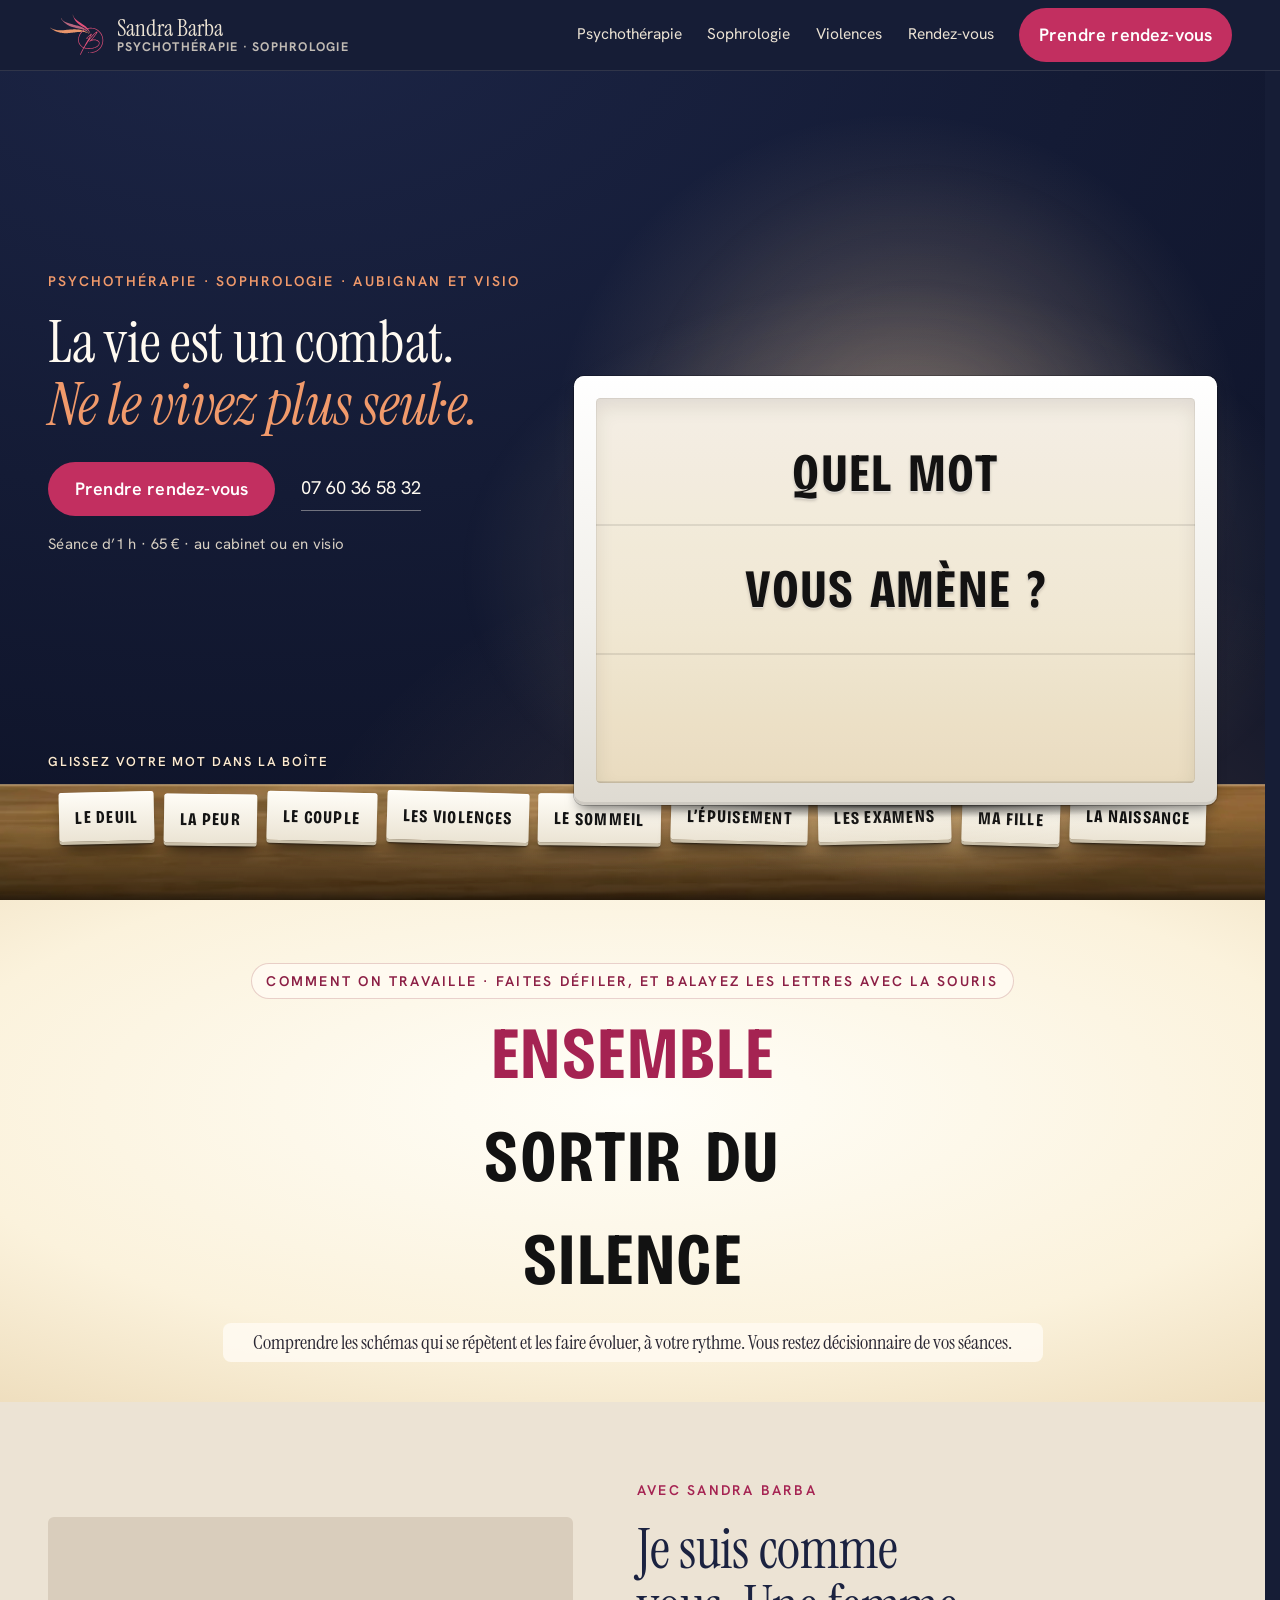
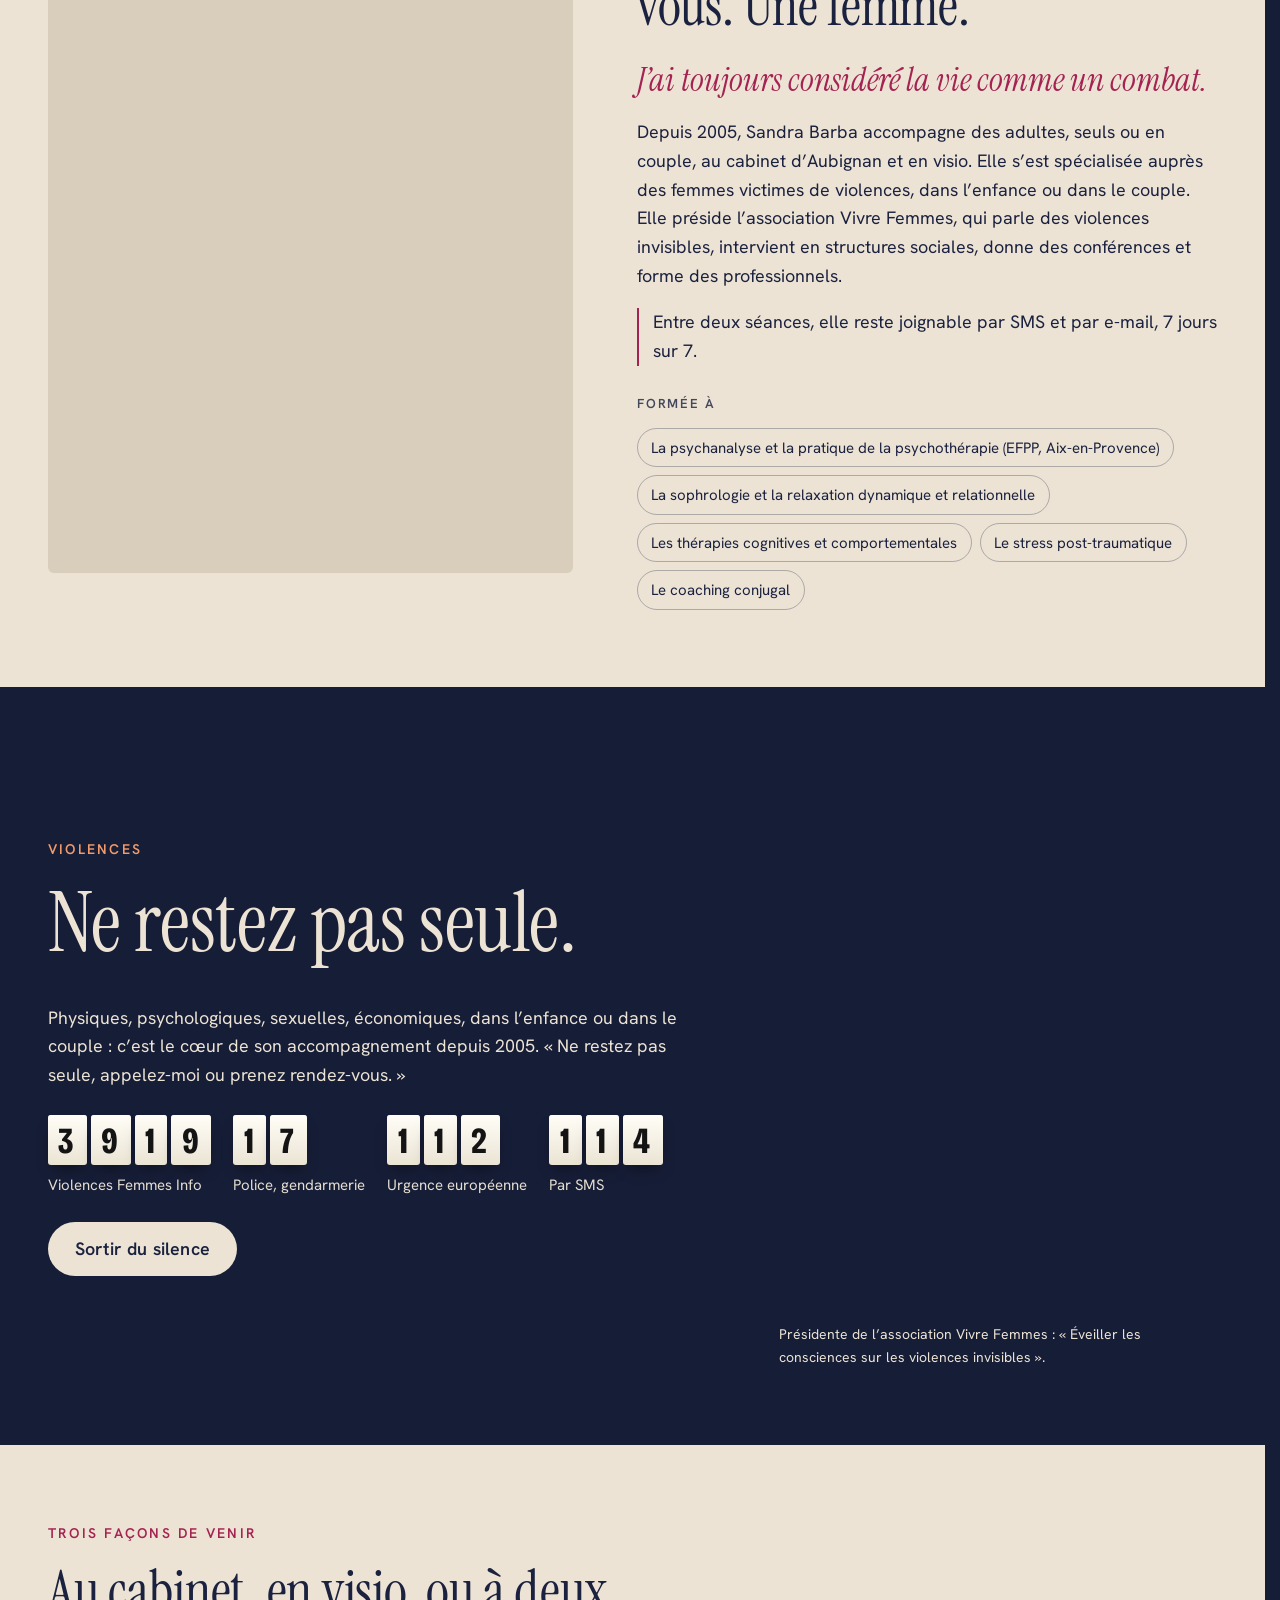
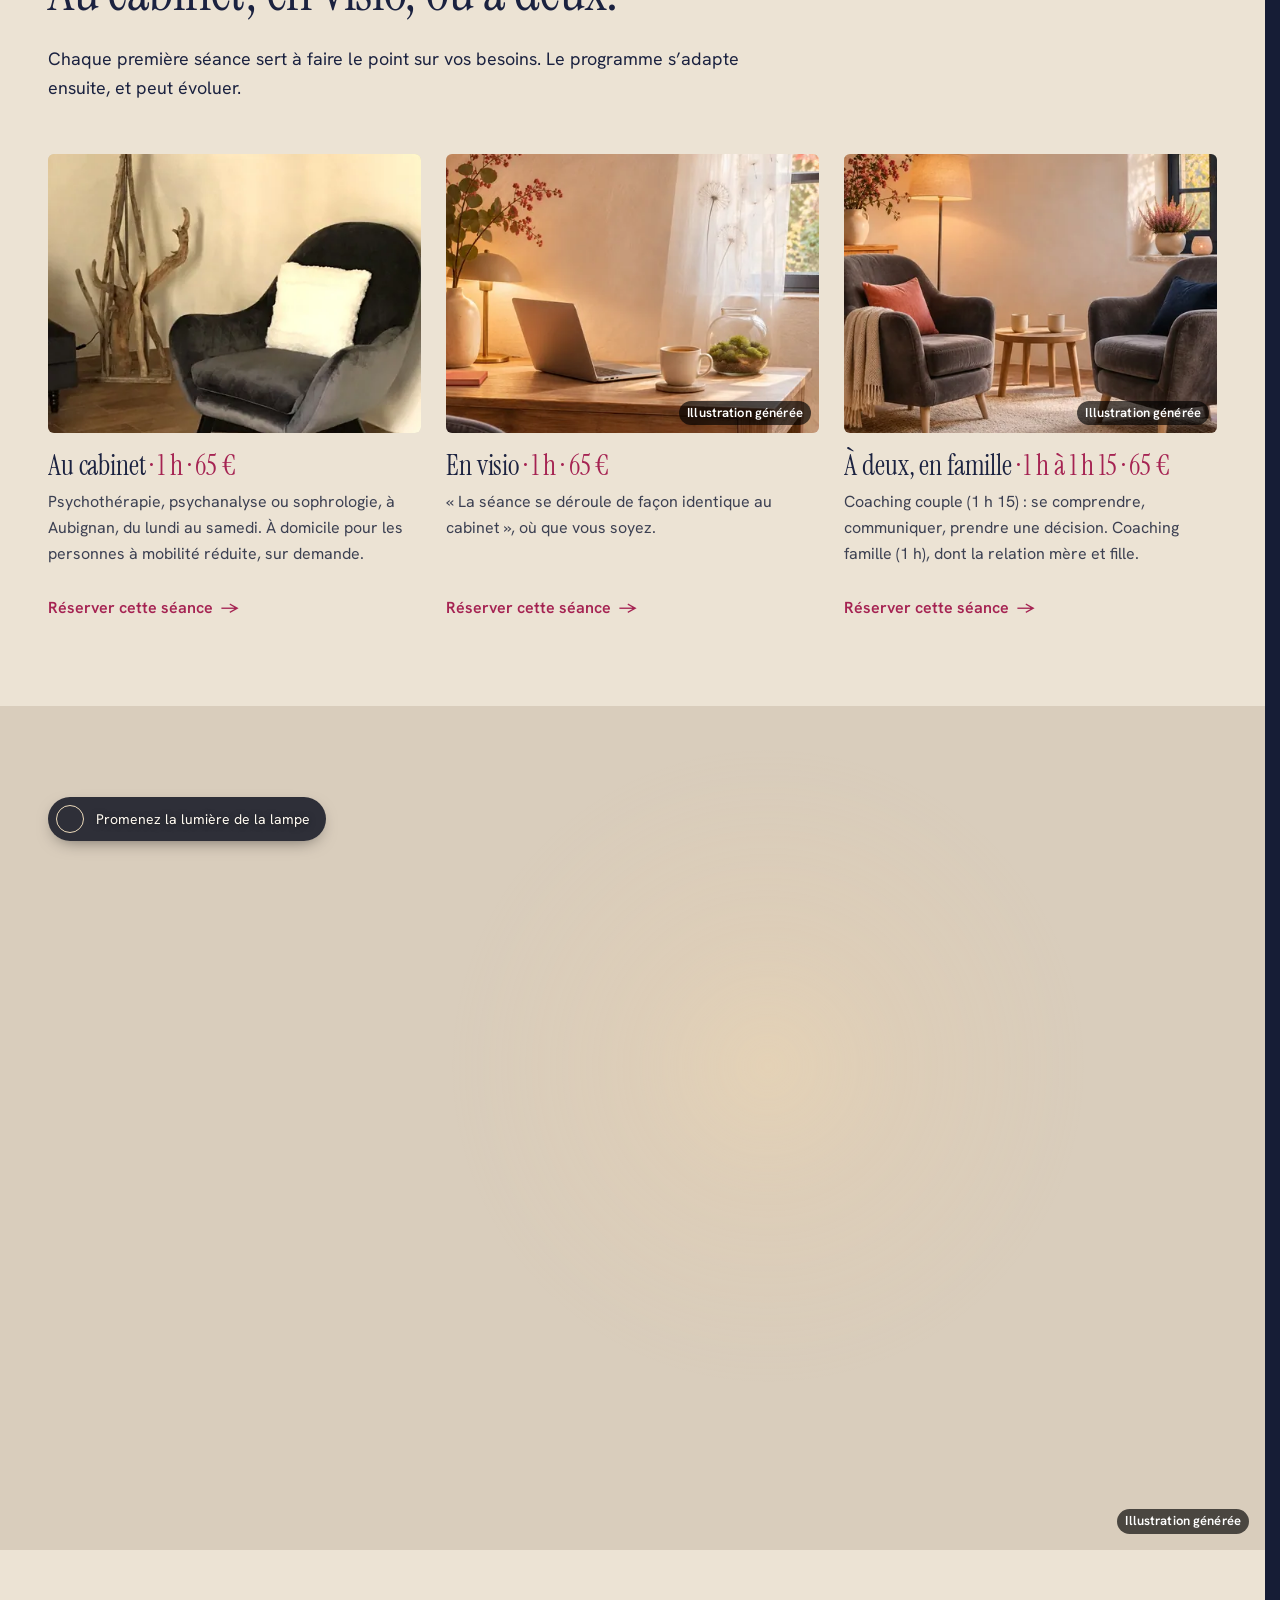
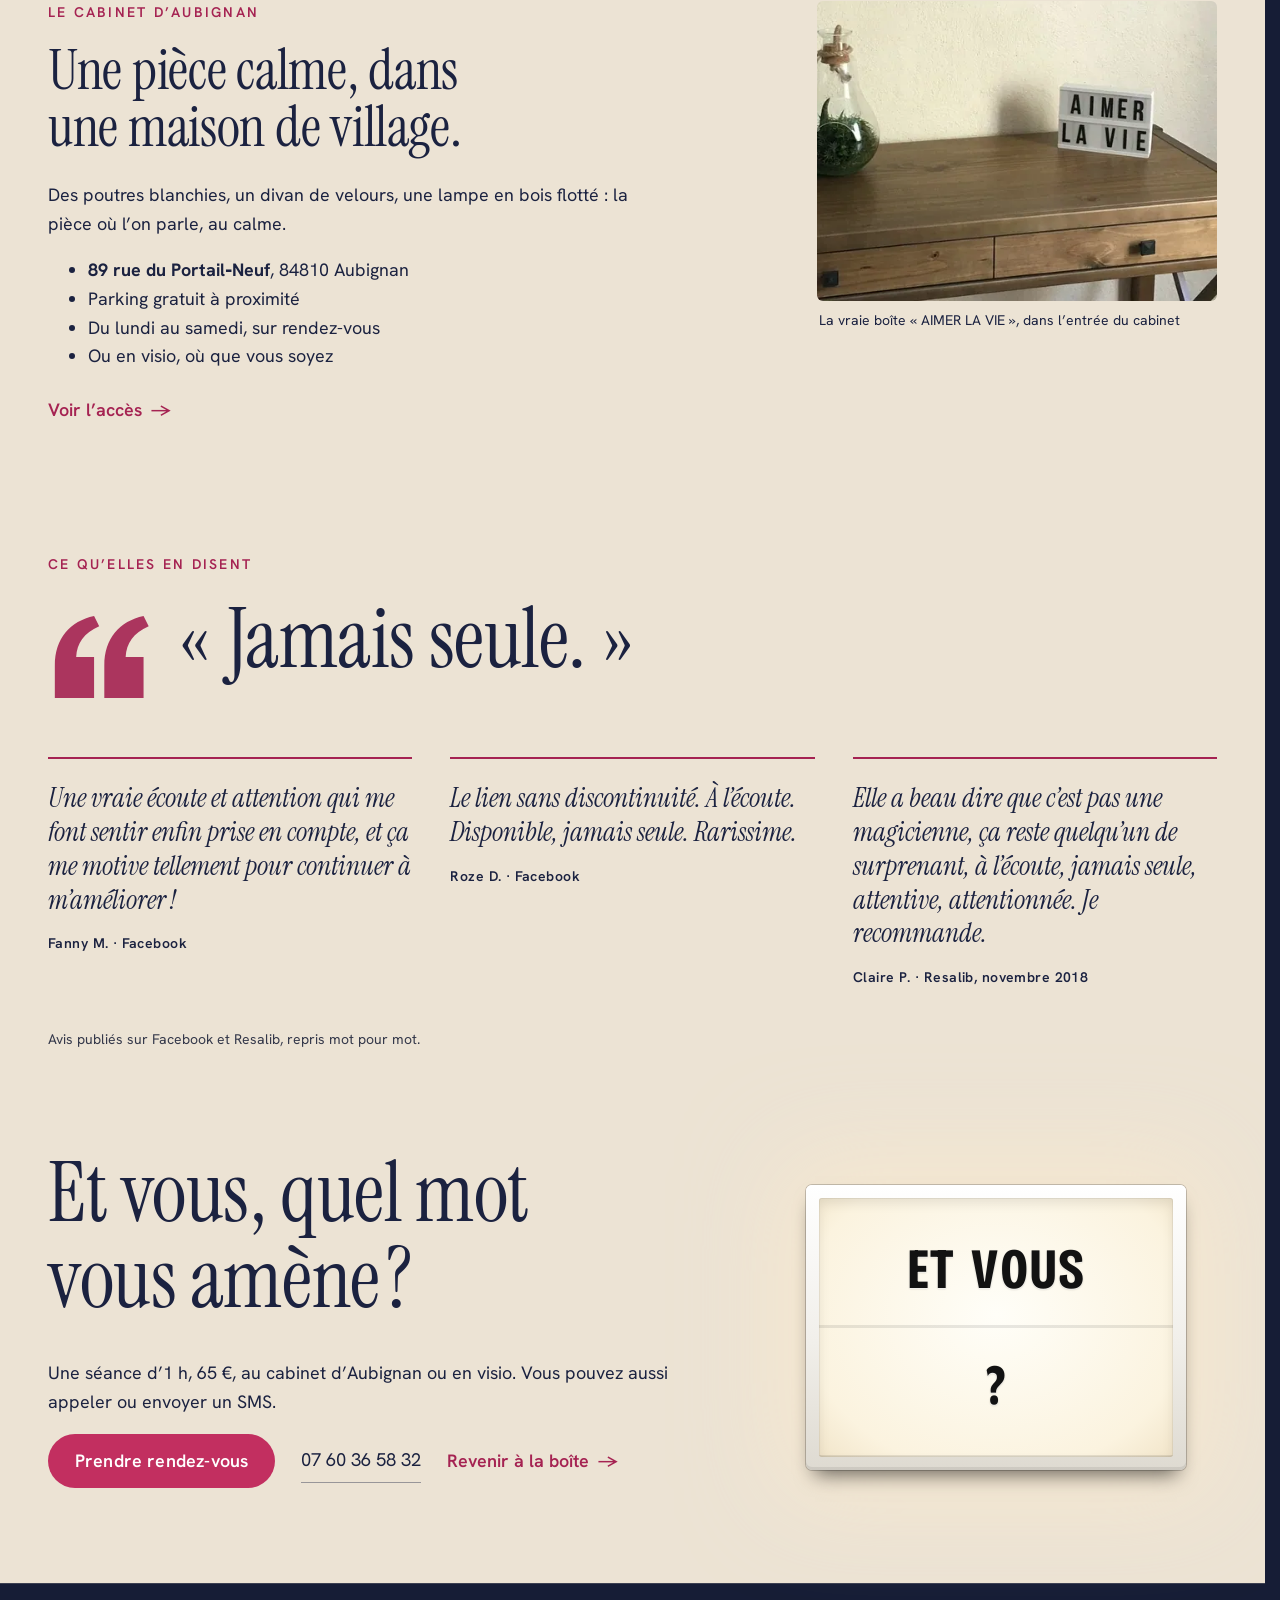
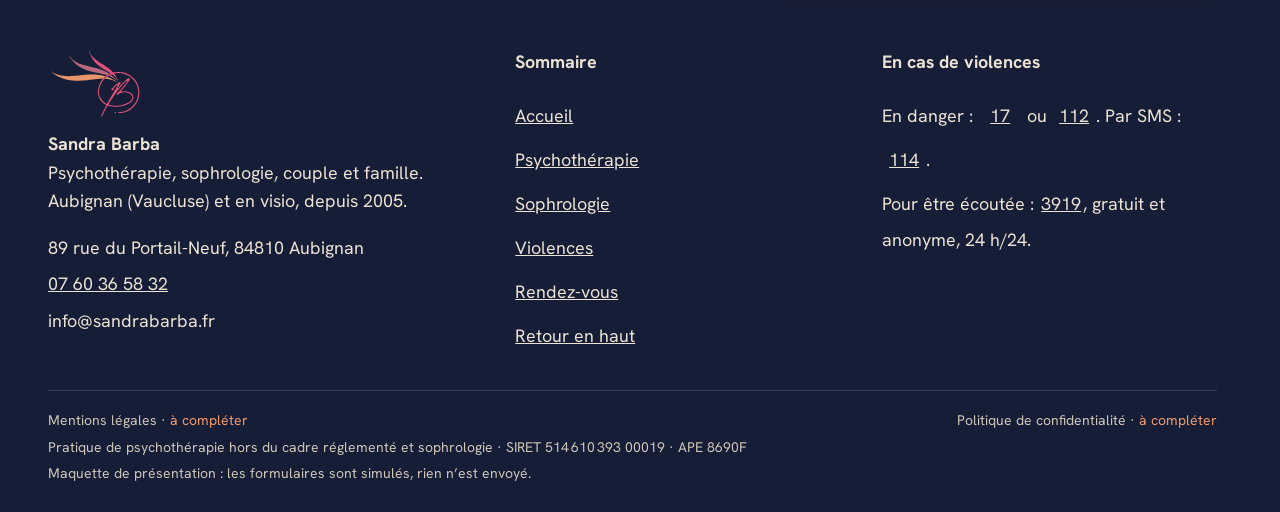
==== commit c9fbfa4b: "Maquette v2 : accueil epure, plongee fluide, pages interieures refaites Co-Authored-By: Claude Opus " ====
--- a/index.html
+++ b/index.html
@@ -1,5 +1,5 @@
 <!doctype html>
-<html lang="fr" data-v="1">
+<html lang="fr" data-v="2" data-page="accueil">
 <head>
 <meta charset="utf-8">
 <meta name="viewport" content="width=device-width, initial-scale=1, viewport-fit=cover">
@@ -35,14 +35,14 @@
 })();</script>
 <link rel="preload" href="/assets/fonts/instrument-serif.woff" as="font" type="font/woff" crossorigin>
 <link rel="preload" href="/assets/fonts/bricolage-tuiles.woff" as="font" type="font/woff" crossorigin>
-<link rel="stylesheet" href="/assets/css/socle.css?v=1">
-<link rel="stylesheet" href="/assets/css/site.css?v=1">
-<link rel="modulepreload" href="/assets/js/site.js?v=1">
-<link rel="modulepreload" href="/assets/js/socle/index.js?v=1">
+<link rel="stylesheet" href="/assets/css/socle.css?v=2">
+<link rel="stylesheet" href="/assets/css/site.css?v=2">
+<link rel="modulepreload" href="/assets/js/site.js?v=2">
+<link rel="modulepreload" href="/assets/js/socle/index.js?v=2">
 <script src="/assets/vendor/gsap.min.js" defer></script>
 <script src="/assets/vendor/ScrollTrigger.min.js" defer></script>
 <script src="/assets/vendor/SplitText.min.js" defer></script>
-<script type="module" src="/assets/js/site.js?v=1"></script>
+<script type="module" src="/assets/js/site.js?v=2"></script>
 <meta name="theme-color" content="#161d36">
 <link rel="icon" href="/assets/images/favicon.svg" type="image/svg+xml">
 <link rel="apple-touch-icon" href="/assets/images/apple-touch-icon.png">
@@ -108,11 +108,6 @@
 <section class="plongee ton-nuit" id="debut" data-scene data-grille="scene" data-effet="mettre-des-mots">
 <div class="plongee-collant" data-collant>
 <div class="ouverture">
-  <figure class="media ouverture-mur" data-grok style="--cadrage:70% 40%">
-  <picture><source media="(max-width: 760px) and (orientation: portrait)" srcset="/assets/images/grok/mur-de-nuit-mobile-640.webp 640w, /assets/images/grok/mur-de-nuit-mobile-1080.webp 1080w" sizes="100vw">
-    <img src="/assets/images/grok/mur-de-nuit-1280.webp" srcset="/assets/images/grok/mur-de-nuit-640.webp 640w, /assets/images/grok/mur-de-nuit-1280.webp 1280w, /assets/images/grok/mur-de-nuit-1920.webp 1920w" sizes="100vw" alt="" width="1280" height="720" fetchpriority="high" loading="eager" decoding="async">
-  </picture><figcaption class="mention-ia">Illustration générée</figcaption>
-</figure>
   <div class="halo" data-effet="halo-boite" data-souris aria-hidden="true"></div>
   <div class="ouverture-grille conteneur">
     <div class="ouverture-texte">
@@ -159,12 +154,12 @@
   </div>
 </div>
   <div class="dedans" data-panneau data-visuel>
-    <h2 class="visuellement-cache">Mettre des mots. METTRE DES MOTS, EN PARLER, SORTIR DU SILENCE</h2>
+    <h2 class="visuellement-cache">Mettre des mots. METTONS-Y DES MOTS., EN PARLER, SORTIR DU SILENCE</h2>
     <p class="surtitre scene-sur">Comment on travaille · <span class="indice-souris">Faites défiler, et balayez les lettres avec la souris</span><span class="indice-tactile">Faites défiler, et balayez les lettres du doigt</span></p>
     <div class="rails" aria-hidden="true">
       <p class="rail rail-mot" data-rail-mot><span class="l">E</span><span class="l">N</span><span class="l">S</span><span class="l">E</span><span class="l">M</span><span class="l">B</span><span class="l">L</span><span class="l">E</span></p>
-      <p class="rail"><span class="phrase-mot" data-etape="0"><span class="l">M</span><span class="l">E</span><span class="l">T</span><span class="l">T</span><span class="l">R</span><span class="l">E</span></span><span class="phrase-mot" data-etape="1"><span class="l">E</span><span class="l">N</span></span><span class="phrase-mot" data-etape="2"><span class="l">S</span><span class="l">O</span><span class="l">R</span><span class="l">T</span><span class="l">I</span><span class="l">R</span><span class="e"> </span><span class="l">D</span><span class="l">U</span></span></p>
-      <p class="rail"><span class="phrase-mot" data-etape="0"><span class="l">D</span><span class="l">E</span><span class="l">S</span><span class="e"> </span><span class="l">M</span><span class="l">O</span><span class="l">T</span><span class="l">S</span></span><span class="phrase-mot" data-etape="1"><span class="l">P</span><span class="l">A</span><span class="l">R</span><span class="l">L</span><span class="l">E</span><span class="l">R</span></span><span class="phrase-mot" data-etape="2"><span class="l">S</span><span class="l">I</span><span class="l">L</span><span class="l">E</span><span class="l">N</span><span class="l">C</span><span class="l">E</span></span></p>
+      <p class="rail"><span class="phrase-mot" data-etape="0"><span class="l">M</span><span class="l">E</span><span class="l">T</span><span class="l">T</span><span class="l">O</span><span class="l">N</span><span class="l">S</span><span class="l">-</span><span class="l">Y</span></span><span class="phrase-mot" data-etape="1"><span class="l">E</span><span class="l">N</span></span><span class="phrase-mot" data-etape="2"><span class="l">S</span><span class="l">O</span><span class="l">R</span><span class="l">T</span><span class="l">I</span><span class="l">R</span><span class="e"> </span><span class="l">D</span><span class="l">U</span></span></p>
+      <p class="rail"><span class="phrase-mot" data-etape="0"><span class="l">D</span><span class="l">E</span><span class="l">S</span><span class="e"> </span><span class="l">M</span><span class="l">O</span><span class="l">T</span><span class="l">S</span><span class="l">.</span></span><span class="phrase-mot" data-etape="1"><span class="l">P</span><span class="l">A</span><span class="l">R</span><span class="l">L</span><span class="l">E</span><span class="l">R</span></span><span class="phrase-mot" data-etape="2"><span class="l">S</span><span class="l">I</span><span class="l">L</span><span class="l">E</span><span class="l">N</span><span class="l">C</span><span class="l">E</span></span></p>
     </div>
     <div class="legendes"><p class="legende" data-etape="0">Un secret peut rester longtemps « au fond du placard ». Puis un jour, le placard ne reste plus fermé, et les difficultés font surface.</p><p class="legende" data-etape="1">« Nous cherchons ensemble à répondre à vos propres questions, trouver vos propres solutions. »</p><p class="legende" data-etape="2">Comprendre les schémas qui se répètent et les faire évoluer, à votre rythme. Vous restez décisionnaire de vos séances.</p></div>
     <div class="bac" aria-hidden="true"></div>
@@ -291,11 +286,7 @@
   <div class="conteneur">
     <p class="surtitre" data-anime>Ce qu’elles en disent</p>
     <div class="avis-tete">
-      <figure class="media avis-portrait" data-anime="rideau" style="--cadrage:50% 38%;aspect-ratio:1 / 1">
-  <picture>
-    <img src="/assets/images/sandra-laine-784.webp" srcset="/assets/images/sandra-laine-480.webp 480w, /assets/images/sandra-laine-640.webp 640w, /assets/images/sandra-laine-784.webp 784w" sizes="160px" alt="Sandra Barba souriante, emmitouflée dans un pull de laine blanc" width="784" height="980" loading="lazy" decoding="async">
-  </picture>
-</figure>
+      <svg class="avis-guillemet" data-visuel viewBox="0 0 120 96" aria-hidden="true"><path d="M8 96V58C8 26 26 6 54 0l6 12C42 20 34 32 33 48h21v48H8zm58 0V58c0-32 18-52 46-58l6 12c-18 8-26 20-27 36h21v48H66z" fill="currentColor"/></svg>
       <h2 class="titre-section titre-grand" data-anime="lettres">« Jamais seule. »</h2>
     </div>
     <ul class="avis-liste" data-anime="cascade">
--- a/assets/css/site.css
+++ b/assets/css/site.css
@@ -909,3 +909,568 @@
   .plongee .ouverture-texte { background: rgba(16,21,40,.84); border-radius: 10px; padding: 10px 14px 12px; margin-inline: -8px; }
 }
 @media (max-width: 760px) and (max-height: 700px) { .plongee .surtitre { display: none; } .plongee .ouverture-texte { padding: 8px 12px 10px; } }
+
+/* ================= v2 : ouverture épurée et plongée fluide ================= */
+/* fond : la nuit, une seule flaque de lumière chaude qui tombe sur la boîte et le bureau */
+.plongee .ouverture { background-color: #131a33; isolation: isolate; }
+.plongee .ouverture::before { content: ''; position: absolute; inset: 0; z-index: -1; pointer-events: none;
+  background:
+    radial-gradient(38% 52% at 71% 50%, rgba(255,214,164,.30), rgba(255,214,164,.10) 45%, rgba(255,214,164,0) 72%),
+    radial-gradient(70% 60% at 72% 100%, rgba(255,196,140,.16), rgba(255,196,140,0) 70%),
+    radial-gradient(120% 100% at 20% 0%, #1c2546 0%, #141b35 55%, #0e1328 100%); }
+.plongee .halo { width: 52vw; height: 52vw; margin: -26vw 0 0 -26vw; background: radial-gradient(circle, rgba(255,220,170,.16) 0%, rgba(255,220,170,.05) 35%, rgba(255,220,170,0) 62%); }
+/* la boîte : allumée dès l'arrivée, ombres légères (rien de flou et géant à repeindre) */
+.boite--accueil, .boite--accueil:not(.allumee) { --eteinte: .05; }
+.boite--accueil.allumee { --eteinte: 0; }
+.boite--accueil .boite-cadre { box-shadow: inset 0 2px 0 rgba(255,255,255,.9), inset 0 -3px 0 rgba(0,0,0,.08), 0 0 0 1px rgba(0,0,0,.22), 0 1.4cqw 2.2cqw -1cqw rgba(0,0,0,.6); }
+.boite--accueil { will-change: auto; }
+.boite--accueil .boite-panneau { background: linear-gradient(180deg, #fffaf0 0%, #fbf2dc 60%, #f3e6c8 100%); }
+.plongee .objet { position: relative; }
+.plongee .objet::before { content: ''; position: absolute; z-index: -1; left: -18%; right: -18%; top: -22%; bottom: -10%; pointer-events: none; background: radial-gradient(closest-side, rgba(255,226,182,.22), rgba(255,226,182,0)); }
+/* le bureau : un plateau plus fin, les tuiles posées en une rangée devant la boîte */
+@media (min-width: 761px) {
+  .plongee .ouverture { --bureau-h: clamp(104px, 14svh, 136px); }
+  .plongee .bureau { padding: 18px 0 16px; }
+  .plongee .bureau .objet-bas { width: min(100% - 2 * var(--gouttiere), var(--largeur)); justify-items: stretch; }
+  .plongee .bureau .indice { justify-self: start; align-self: start; transform: none; margin: 0; font-size: 13px; letter-spacing: .14em; text-transform: uppercase; font-weight: 600; color: #fbe9d0; text-shadow: 0 1px 2px rgba(0,0,0,.55); }
+  .plongee .bureau .tuiles { margin: 28px 0 0; max-width: none; justify-content: center; flex-wrap: nowrap; gap: 10px; }
+  .plongee .tuile--mot { font-size: 15px; min-width: 0; min-height: 44px; padding: .62em .9em .5em; letter-spacing: .07em; }
+  .plongee .tuiles li:nth-child(3n+1) .tuile--mot { rotate: -1.2deg; }
+  .plongee .tuiles li:nth-child(3n+2) .tuile--mot { rotate: .8deg; translate: 0 2px; }
+  .plongee .tuiles li:nth-child(4n) .tuile--mot { rotate: 1.6deg; }
+}
+@media (min-width: 761px) and (max-width: 1179px) {
+  .plongee .ouverture { --bureau-h: clamp(140px, 20svh, 176px); }
+  .plongee .bureau .tuiles { flex-wrap: wrap; gap: 8px 10px; max-width: 760px; margin-inline: auto; }
+}
+/* le fil reste discret sur le premier écran de l'accueil : il apparaît quand on descend */
+.fil { transition: opacity .4s; }
+html.fil-au-repos .fil { opacity: 0; }
+/* dans la boîte : pas d'ombre portée sur les lettres en mouvement, pas de couche par lettre */
+.rail .l { will-change: auto; text-shadow: none; }
+.rails .rail { transform-origin: 50% 50%; }
+.dedans { will-change: clip-path; }
+.plongee .halo { background: radial-gradient(circle, rgba(255,220,170,.11) 0%, rgba(255,220,170,.04) 35%, rgba(255,220,170,0) 62%); }
+@media (min-width: 1180px) {
+  .plongee .bureau .indice { transform: translateY(-40px); }
+  .plongee .bureau .tuiles { margin-top: 30px; }
+}
+@media (max-width: 760px) {
+  .plongee .ouverture-texte { background: none; padding: 0; margin-inline: 0; border-radius: 0; }
+  .plongee .bureau { padding-top: 14px; }
+  .plongee .bureau .indice { font-size: 13px; letter-spacing: .02em; color: #fbe9d0; }
+}
+@media (min-width: 761px) { .plongee .bureau .tuiles { align-self: center; margin-top: 0; } }
+/* couches préparées pour la plongée : la boîte et le bloc de mots glissent sans être repeints à chaque image */
+.boite--accueil { will-change: transform; }
+html.js:not(.secours) .rails .rail { will-change: transform; }
+html.js:not(.secours) .plongee.zoom-fini .rails .rail { will-change: auto; }
+html.js:not(.secours) .plongee .bureau, html.js:not(.secours) .plongee .ouverture-texte { will-change: transform, opacity; }
+.boite--accueil.allumee .boite-rangee[data-rangee="0"] { color: #a52352; }
+.boite--accueil.allumee .boite-rangee[data-rangee="0"] .l { color: #a52352; }
+/* la réponse tient sur le plateau, sans pousser la boîte */
+@media (min-width: 761px) {
+  .plongee .bureau .reponse { align-self: center; width: min(100%, 980px); justify-self: center; padding: 14px 22px; grid-template-columns: minmax(0, 1fr) auto; gap: 6px 28px; background: rgba(13,17,34,.88); }
+  .plongee .reponse-approche { margin-bottom: .2rem; font-size: 12px; }
+  .plongee .reponse-texte { font-size: 1.15rem; line-height: 1.3; margin: 0; }
+  .plongee .reponse-actions { flex-direction: row; flex-wrap: wrap; align-items: center; gap: 6px 18px; }
+}
+
+/* v2 : sophrologie, la pièce entière en fond (voilage et fenêtre à droite), le texte posé sur le mur clair */
+.po-sophro { position: relative; padding: 0; min-height: 100vh; min-height: 100svh; display: flex; align-items: center; overflow: hidden; isolation: isolate; }
+.po-sophro .po-sophro-media { position: absolute; inset: 0; z-index: -2; border-radius: 0; min-height: 0; height: auto; }
+.po-sophro .po-sophro-media picture, .po-sophro .po-sophro-media img { width: 100%; height: 100%; }
+.po-sophro::before { content: ''; position: absolute; inset: 0; z-index: -1; pointer-events: none;
+  background: linear-gradient(90deg, rgba(241,231,214,.93) 0%, rgba(241,231,214,.84) 30%, rgba(241,231,214,.3) 49%, rgba(241,231,214,0) 60%); }
+.po-sophro-grille { display: block; min-height: 0; }
+.po-sophro-texte { padding: calc(var(--entete-h) + 28px) 0 44px; max-width: 540px; align-self: auto; }
+.po-sophro .mention-ia { right: 16px; bottom: 16px; }
+@media (max-height: 620px) and (min-width: 761px) { .po-sophro-texte { padding: calc(var(--entete-h) + 10px) 0 10px; } }
+@media (max-width: 760px) {
+  .po-sophro { display: flex; flex-direction: column-reverse; align-items: stretch; min-height: 0; }
+  .po-sophro .po-sophro-media { position: relative; inset: auto; z-index: 0; height: 52svh; }
+  .po-sophro::before { display: none; }
+  .po-sophro-texte { padding: calc(var(--entete-h) + 18px) 0 22px; max-width: none; }
+}
+
+/* la pièce respire : un très lent va-et-vient de l'image, au rythme d'une respiration calme */
+@keyframes sophro-souffle { from { transform: scale(1); } to { transform: scale(1.035); } }
+html.js .po-sophro .po-sophro-media picture { transform-origin: 72% 50%; animation: sophro-souffle 5.5s ease-in-out infinite alternate; }
+@media (prefers-reduced-motion: reduce) { html.js .po-sophro .po-sophro-media picture { animation: none; } }
+
+/* ===================================================================================
+   v2 : pages intérieures (Psychothérapie, Sophrologie, Violences, Rendez-vous)
+   Deux fonds seulement (pierre, nuit). L'objet signature une fois, en ouverture, posé sur le bureau.
+   =================================================================================== */
+.pi-titre { font-family: var(--police-titres); font-weight: 400; font-size: clamp(2.6rem, 1.5rem + 3.6vw, 5.2rem); line-height: 1.04; margin: 0 0 .35em; color: var(--pierre); }
+.pi-titre em { font-style: italic; color: #f07fa3; }
+.pi-titre--encre { color: var(--encre); }
+.pi-titre--encre em, .ton-pierre .pi-titre em { color: var(--framboise-fonce); }
+.pi-chapo { font-size: clamp(1.05rem, .98rem + .3vw, 1.25rem); line-height: 1.55; max-width: 46ch; }
+.ton-nuit .pi-chapo { color: #ded6c8; }
+.pi-actions { display: flex; flex-wrap: wrap; align-items: center; gap: 12px 26px; margin: 1.4rem 0 .6rem; }
+.pi-note { font-size: 15px; color: #4c5165; }
+.pi-note--clair { color: #c9c2b6; }
+
+
+/* ---------- Ouverture : la nuit, une flaque de lumière, la boîte sur le bureau de pin ---------- */
+.pi-ouverture { position: relative; isolation: isolate; overflow: hidden; min-height: 100vh; min-height: 100svh; display: grid; grid-template-rows: minmax(0, 1fr) var(--plateau-h);
+  padding-top: var(--entete-h); background-color: var(--nuit); --plateau-h: clamp(92px, 13svh, 128px); }
+.pi-ouverture::before { content: ''; position: absolute; inset: 0; z-index: -1; pointer-events: none;
+  background:
+    radial-gradient(34% 50% at 72% 56%, rgba(255,214,164,.30), rgba(255,214,164,.10) 45%, rgba(255,214,164,0) 72%),
+    radial-gradient(60% 50% at 72% 100%, rgba(255,196,140,.18), rgba(255,196,140,0) 70%),
+    radial-gradient(120% 100% at 20% 0%, #1c2546 0%, #141b35 55%, #0e1328 100%); }
+.pi-ouverture-grille { position: relative; z-index: 2; display: grid; grid-template-columns: minmax(0, .85fr) minmax(0, 1.15fr); gap: clamp(24px, 4vw, 72px); align-items: center; padding-block: 28px 0; }
+.pi-ouverture-texte { align-self: center; padding-bottom: 28px; }
+.scene-objet { position: relative; align-self: end; justify-self: center; width: min(100%, 700px, calc((100svh - var(--entete-h) - var(--plateau-h) - 60px) * 16 / 9)); margin-bottom: -16px; z-index: 3; }
+.scene-objet::before { content: ''; position: absolute; z-index: -1; left: -22%; right: -22%; top: -26%; bottom: -8%; pointer-events: none; background: radial-gradient(closest-side, rgba(255,226,182,.24), rgba(255,226,182,0)); }
+.boite--page { aspect-ratio: 16 / 9; will-change: transform; }
+.boite--page .boite-panneau { grid-template-rows: repeat(var(--rangs, 1), minmax(0, 1fr)); background: linear-gradient(180deg, #fffaf0 0%, #fbf2dc 60%, #f3e6c8 100%); }
+.boite--page .boite-panneau::after { display: none; }
+.boite--page .boite-rangee { font-size: 15cqw; }
+.boite--page:has(.boite-rangee + .boite-rangee) { --rangs: 2; }
+.boite--page:has(.boite-rangee + .boite-rangee) .boite-rangee { font-size: 11.5cqw; }
+.boite--page:has(.boite-rangee + .boite-rangee) .boite-panneau::after { display: block; background: linear-gradient(180deg, transparent calc(50% - 1px), rgba(0,0,0,.09) calc(50% - 1px), rgba(0,0,0,.09) 50%, transparent 50%); }
+.boite--page .boite-cadre { box-shadow: inset 0 2px 0 rgba(255,255,255,.9), inset 0 -3px 0 rgba(0,0,0,.08), 0 0 0 1px rgba(0,0,0,.22), 0 1.4cqw 2.2cqw -1cqw rgba(0,0,0,.6); }
+.scene-objet .boite-ombre { display: block; width: 94%; height: 26px; margin: -14px auto 0; position: relative; z-index: -1; border-radius: 50%;
+  background: radial-gradient(50% 32% at 50% 45%, rgba(0,0,0,.8), rgba(0,0,0,0) 100%), radial-gradient(closest-side, rgba(0,0,0,.45), rgba(0,0,0,0)); }
+.pi-plateau { position: relative; z-index: 1; grid-row: 2; perspective: 900px; }
+.pi-plateau::before { content: ''; position: absolute; left: -14%; right: -14%; top: -2px; bottom: 0; transform: rotateX(22deg); transform-origin: 50% 100%;
+  background:
+    radial-gradient(30% 120% at 72% 0%, rgba(255,226,180,.5), rgba(255,226,180,0) 70%),
+    linear-gradient(180deg, rgba(255,232,196,.55) 0, rgba(255,232,196,0) 3px, rgba(0,0,0,0) 30%, rgba(8,5,3,.5) 100%),
+    url("../images/bureau-pin.webp") center / 100% 100%, #7a5333;
+  filter: contrast(1.12) saturate(1.05); }
+.pi-plateau::after { content: ''; position: absolute; left: 0; right: 0; bottom: 0; height: 10px; background: linear-gradient(180deg, rgba(0,0,0,0), rgba(0,0,0,.35)); }
+.pi-ouverture .info-cle { font-size: 15px; color: #d8d0c4; }
+/* Violences : le rai de lumière en fond, assombri pour que la boîte y prenne la lumière */
+.pi-ouverture--viol .pi-ouverture-fond { position: absolute; inset: 0; z-index: -2; border-radius: 0; }
+.pi-ouverture--viol .pi-ouverture-fond picture, .pi-ouverture--viol .pi-ouverture-fond img { width: 100%; height: 100%; }
+.pi-ouverture--viol::before { background: linear-gradient(90deg, rgba(14,19,40,.92) 0%, rgba(14,19,40,.78) 40%, rgba(14,19,40,.25) 70%, rgba(14,19,40,.35) 100%); }
+.pi-ouverture--viol .mention-ia { left: 16px; right: auto; bottom: calc(var(--plateau-h) + 12px); top: auto; }
+/* Rendez-vous : la boîte au numéro, le portrait en médaillon sous le texte */
+.pi-rdv-boite { display: contents; color: inherit; text-decoration: none; }
+.pi-rdv-portrait { width: clamp(120px, 15vw, 210px); border-radius: 50%; overflow: hidden; margin-top: 18px; }
+.pi-rdv-portrait picture { aspect-ratio: 1 / 1; }
+
+/* ---------- Psychothérapie : les trois temps, une scène épinglée sur la pierre ---------- */
+html.js:not(.secours) .pi-temps { height: 300vh; height: 300svh; }
+html.js:not(.secours) .pi-temps-collant { position: sticky; top: 0; height: 100vh; height: 100svh; display: flex; align-items: center; overflow: hidden; }
+.pi-temps-collant { padding-block: calc(var(--entete-h) + 16px) 32px; }
+.pi-temps-grille { display: grid; grid-template-columns: minmax(0, .8fr) minmax(0, 2.2fr); gap: clamp(28px, 5vw, 80px); align-items: center; }
+.pi-temps-fil { list-style: none; margin: 2rem 0 0; padding: 0; display: grid; gap: 10px; }
+.pi-temps-fil li { display: flex; gap: 14px; align-items: baseline; font-size: 16px; color: #7b7f8f; transition: color .4s; }
+.pi-temps-fil li span { font-family: var(--police-titres); font-size: 1.5rem; }
+.pi-temps-fil li.actif { color: var(--encre); }
+.pi-temps-fil li.actif span { color: var(--framboise-fonce); }
+.pi-temps-scene { display: grid; }
+.pi-temps-etat { grid-area: 1 / 1; }
+html.js:not(.secours) .pi-temps-etat { opacity: 0; transform: translateY(28px); transition: opacity .55s ease, transform .7s cubic-bezier(.2,.7,.2,1); pointer-events: none; }
+html.js:not(.secours) .pi-temps-etat.actif { opacity: 1; transform: none; pointer-events: auto; }
+html:not(.js) .pi-temps-etat, html.secours .pi-temps-etat { grid-area: auto; margin-bottom: 48px; }
+.pi-temps-num { font-family: var(--police-titres); font-size: clamp(1.6rem, 1.2rem + 1vw, 2.4rem); color: var(--framboise-fonce); margin: 0; }
+.pi-temps-mot { font-family: var(--police-titres); font-size: clamp(3.4rem, 1.6rem + 7.4vw, 9.6rem); line-height: .95; margin: 0 0 .25em; color: var(--encre); letter-spacing: -.01em; }
+.pi-temps-texte { display: grid; grid-template-columns: minmax(0, .9fr) minmax(0, 1.1fr); gap: 28px; align-items: start; max-width: 860px; }
+.pi-temps-texte h3 { font-family: var(--police-titres); font-weight: 400; font-size: clamp(1.5rem, 1.2rem + .8vw, 2rem); line-height: 1.15; margin: 0; }
+.pi-temps-texte p { margin: 0; font-size: 18px; line-height: 1.6; }
+
+/* ---------- Les mots qui amènent au cabinet : deux lignes qui défilent ---------- */
+.pi-mots { padding-block: clamp(64px, 8vw, 120px); overflow: hidden; }
+.pi-ruban { margin: clamp(24px, 3vw, 44px) 0; display: grid; gap: .1em; font-family: var(--police-titres); font-size: clamp(2.6rem, 1.4rem + 4.4vw, 6.4rem); line-height: 1.08; }
+.pi-ruban-ligne { display: flex; gap: .5em; margin: 0; white-space: nowrap; width: max-content; will-change: transform; color: var(--encre); }
+.pi-ruban-ligne span::after { content: '·'; margin-left: .5em; color: var(--corail); }
+.pi-ruban-ligne--2 { font-style: italic; color: #6c5462; }
+html:not(.js) .pi-ruban-ligne { white-space: normal; width: auto; flex-wrap: wrap; }
+.pi-grande-citation { font-family: var(--police-titres); font-size: clamp(1.5rem, 1.1rem + 1.3vw, 2.3rem); line-height: 1.3; max-width: 34ch; margin: 0; color: var(--encre); }
+.pi-grande-citation--clair { color: #efe7da; max-width: 40ch; }
+
+/* ---------- Couple et famille : la grande image et deux colonnes ---------- */
+.pi-couple { padding-block: clamp(56px, 7vw, 110px); }
+.pi-couple-grille { display: grid; grid-template-columns: auto minmax(0, 1fr); gap: clamp(32px, 5vw, 88px); align-items: center; }
+.pi-couple-media { height: min(74vh, 640px); aspect-ratio: 2 / 3; border-radius: 6px; }
+.pi-couple-media picture { height: 100%; aspect-ratio: auto; }
+.pi-deux-colonnes { display: grid; grid-template-columns: repeat(2, minmax(0, 1fr)); gap: 28px 40px; margin: 1.2rem 0; }
+.pi-petit-titre { font-family: var(--police-titres); font-weight: 400; font-size: 1.6rem; line-height: 1.15; margin: 0 0 .5rem; }
+.pi-prix { display: block; font-family: var(--police-texte); font-size: 15px; letter-spacing: .04em; color: var(--framboise-fonce); margin-top: .3rem; font-weight: 600; }
+
+/* ---------- Formations et presse : vignettes qui s'ouvrent en grand ---------- */
+.pi-docs { padding-block: clamp(56px, 7vw, 100px); border-top: 1px solid rgba(27,34,64,.12); }
+.pi-docs-grille { display: grid; grid-template-columns: minmax(0, .9fr) minmax(0, 1.1fr); gap: clamp(28px, 5vw, 72px); align-items: center; }
+.vignettes { list-style: none; margin: 0; padding: 0; display: flex; flex-wrap: wrap; gap: 18px; }
+.vignette { display: block; padding: 0; border: 0; background: #fff; border-radius: 4px; cursor: zoom-in; box-shadow: 0 1px 0 rgba(0,0,0,.06), 0 12px 24px -14px rgba(0,0,0,.45); transition: transform .3s, box-shadow .3s; }
+.vignette:hover, .vignette:focus-visible { transform: translateY(-3px) rotate(-.6deg); box-shadow: 0 1px 0 rgba(0,0,0,.06), 0 20px 30px -14px rgba(0,0,0,.5); }
+.vignette img { display: block; width: 150px; height: 108px; object-fit: cover; object-position: 50% 30%; border-radius: 4px; }
+.vignette-legende { font-size: 14px; color: #4c5165; margin: 8px 0 0; max-width: 150px; }
+.visionneuse { border: 0; padding: 0; background: transparent; max-width: min(92vw, 900px); max-height: 92vh; overflow: visible; }
+.visionneuse::backdrop { background: rgba(10,13,26,.82); }
+.visionneuse img { display: block; max-width: min(92vw, 900px); max-height: 86vh; width: auto; height: auto; border-radius: 4px; box-shadow: 0 30px 60px -20px rgba(0,0,0,.7); }
+.visionneuse-fermer { position: absolute; right: -6px; top: -54px; width: 44px; height: 44px; border-radius: 50%; border: 0; background: var(--pierre); color: var(--encre); font-size: 18px; cursor: pointer; }
+
+/* ---------- Appel final (nuit, rejoint le pied de page) ---------- */
+.pi-fin { padding-block: clamp(72px, 9vw, 140px) clamp(48px, 6vw, 88px); }
+.pi-fin-grille { display: grid; grid-template-columns: minmax(0, 1.3fr) minmax(0, .7fr); gap: clamp(28px, 5vw, 80px); align-items: end; }
+.pi-fin-grille--seule { grid-template-columns: minmax(0, 1fr); max-width: 900px; }
+.pi-fin-cote { display: grid; grid-template-columns: 150px minmax(0, 1fr); gap: 22px; align-items: end; }
+.pi-fin-media { border-radius: 6px; }
+.pi-tarifs { margin: 0; display: grid; gap: 12px; }
+.pi-tarifs div { border-top: 1px solid rgba(236,227,212,.2); padding-top: 10px; }
+.pi-tarifs dt { font-family: var(--police-titres); font-size: 1.35rem; }
+.pi-tarifs dd { margin: 2px 0 0; font-size: 16px; color: #d6cfc3; }
+
+/* ---------- Sophrologie ---------- */
+.pi-sophro-ouverture { display: grid; grid-template-rows: minmax(0, 1fr) var(--plateau-h); padding-top: var(--entete-h); --plateau-h: clamp(92px, 13svh, 128px); }
+.pi-sophro-grille { display: grid !important; grid-template-columns: minmax(0, 1fr) minmax(0, .9fr); gap: clamp(24px, 4vw, 72px); align-items: center; }
+.pi-sophro-ouverture .po-sophro-texte { padding: 28px 0; }
+.pi-sophro-ouverture .scene-objet { width: min(100%, 460px); justify-self: end; margin-right: 4%; }
+.pi-sophro-ouverture .pi-plateau::before { background:
+    radial-gradient(30% 120% at 72% 0%, rgba(255,240,214,.55), rgba(255,240,214,0) 70%),
+    linear-gradient(180deg, rgba(255,240,214,.6) 0, rgba(255,240,214,0) 3px, rgba(0,0,0,0) 30%, rgba(40,24,10,.35) 100%),
+    url("../images/bureau-pin.webp") center / 100% 100%, #8a6340; }
+.pi-respire { position: relative; isolation: isolate; overflow: hidden; padding-block: clamp(72px, 9vw, 140px); text-align: center; }
+.pi-respire-lumiere { position: absolute; z-index: -1; left: 50%; top: 52%; width: 120vmax; height: 120vmax; margin: -60vmax 0 0 -60vmax; border-radius: 50%; pointer-events: none; opacity: .4;
+  background: radial-gradient(closest-side, rgba(255,214,164,.55), rgba(255,214,164,.16) 40%, rgba(255,214,164,0) 70%); will-change: transform, opacity; }
+.pi-respire-grille { display: grid; justify-items: center; }
+.pi-respire-tete { max-width: 760px; }
+.pi-respire-tete .pi-chapo { margin-inline: auto; max-width: 52ch; }
+.pi-respire-objet { width: min(100%, 760px); margin: clamp(24px, 4vw, 56px) 0 8px; }
+.pi-respire-objet .boite { aspect-ratio: 16 / 9; }
+.pi-respire-objet .boite-rangee { font-size: 13cqw; }
+.pi-respire-objet .boite-ombre { display: block; width: 90%; height: 26px; margin: -12px auto 0; border-radius: 50%; background: radial-gradient(closest-side, rgba(0,0,0,.6), rgba(0,0,0,0)); }
+.pi-respire-actions { display: flex; justify-content: center; align-items: center; gap: 22px; margin: 1.6rem 0 .6rem; }
+.pi-principes { padding-block: clamp(64px, 8vw, 120px); }
+.pi-principes-tete { display: grid; grid-template-columns: minmax(0, .9fr) minmax(0, 1.1fr); gap: 12px clamp(28px, 5vw, 80px); align-items: end; }
+.pi-principes-tete .surtitre, .pi-principes-tete .titre-section { grid-column: 1; }
+.pi-principes-tete .pi-chapo { grid-column: 2; grid-row: 1 / span 2; max-width: 52ch; }
+.pi-etapes { list-style: none; margin: clamp(36px, 5vw, 72px) 0 0; padding: 0; display: grid; grid-template-columns: repeat(3, minmax(0, 1fr)); border-top: 1px solid rgba(27,34,64,.18); }
+.pi-etapes li { padding: 22px 24px 0 0; display: grid; gap: 6px; }
+.pi-etapes li + li { border-left: 1px solid rgba(27,34,64,.18); padding-left: 24px; }
+.pi-etape-num { font-family: var(--police-titres); font-size: clamp(4.4rem, 3rem + 4vw, 8rem); line-height: .9; color: var(--framboise-fonce); }
+.pi-etape-nom { font-family: var(--police-titres); font-size: clamp(1.6rem, 1.2rem + 1.2vw, 2.5rem); line-height: 1.1; }
+.pi-deroule { margin-top: clamp(40px, 5vw, 72px); }
+.pi-deroule-liste { list-style: none; margin: 0; padding: 0; display: grid; grid-template-columns: repeat(3, minmax(0, 1fr)); gap: 24px 40px; counter-reset: d; }
+.pi-deroule-liste li { counter-increment: d; font-size: 17px; line-height: 1.55; }
+.pi-deroule-liste li::before { content: counter(d) '.'; font-family: var(--police-titres); font-size: 1.6rem; color: var(--framboise-fonce); display: block; }
+.pi-avec { padding-block: clamp(56px, 7vw, 110px); }
+.pi-avec-grille { display: grid; grid-template-columns: minmax(0, 44%) minmax(0, 1fr); gap: clamp(32px, 5vw, 88px); align-items: center; }
+.pi-portrait { border-radius: 6px; }
+.pi-portrait picture { aspect-ratio: 4 / 5; }
+.pi-colonnes { list-style: none; margin: 1rem 0 1.6rem; padding: 0; columns: 2; column-gap: 32px; }
+.pi-colonnes li { font-family: var(--police-titres); font-size: 1.45rem; line-height: 1.35; break-inside: avoid; padding: 4px 0; border-bottom: 1px solid rgba(27,34,64,.12); }
+.pi-avec .vignettes { margin-top: 18px; }
+
+/* ---------- Violences ---------- */
+.pi-aide { padding-block: clamp(56px, 7vw, 110px) clamp(40px, 5vw, 72px); }
+.pi-numeros { list-style: none; margin: clamp(24px, 3vw, 44px) 0 1.4rem; padding: 0; display: grid; grid-template-columns: repeat(4, minmax(0, 1fr)); border-top: 1px solid rgba(236,227,212,.2); }
+.pi-numeros li + li { border-left: 1px solid rgba(236,227,212,.2); }
+.pi-numero { display: grid; gap: 6px; padding: 22px 22px 8px; color: var(--pierre); text-decoration: none; min-height: 44px; }
+.pi-numero:hover .pi-numero-chiffres, .pi-numero:focus-visible .pi-numero-chiffres { color: #ffb4cb; }
+.pi-numero-chiffres { font-family: var(--police-titres); font-size: clamp(3.6rem, 2.4rem + 3.6vw, 7rem); line-height: .9; color: #f07fa3; font-variant-numeric: lining-nums; transition: color .3s; }
+.pi-numero strong { font-size: 18px; }
+.pi-numero-texte { font-size: 16px; color: #cfc8bc; line-height: 1.5; }
+.pi-invisibles { padding-block: clamp(48px, 6vw, 96px) 0; }
+.pi-invisibles-tete { padding-bottom: clamp(28px, 4vw, 56px); }
+.pi-mur { min-height: min(86vh, 760px); }
+.pi-mur .lampe-cercle { width: 46vmax; height: 46vmax; margin: -23vmax 0 0 -23vmax; }
+.pi-mur .lampe-lumiere { background: radial-gradient(circle, rgba(255,226,180,.38) 0, rgba(255,214,160,.16) 30%, rgba(255,214,160,0) 62%); }
+.pi-formes { padding-block: clamp(64px, 8vw, 120px); }
+.pi-formes-liste { list-style: none; margin: clamp(28px, 4vw, 56px) 0 0; padding: 0; display: grid; grid-template-columns: repeat(4, minmax(0, 1fr)); border-top: 1px solid rgba(27,34,64,.18); }
+.pi-formes-liste li { padding: 20px 22px 0 0; }
+.pi-formes-liste li + li { border-left: 1px solid rgba(27,34,64,.18); padding-left: 22px; }
+.pi-forme-num { font-family: var(--police-titres); font-size: 2.6rem; color: var(--framboise-fonce); line-height: 1; }
+.pi-formes-liste h3 { font-family: var(--police-titres); font-weight: 400; font-size: 1.9rem; margin: .3rem 0 .4rem; }
+.pi-formes-liste p { font-size: 17px; line-height: 1.55; margin: 0; }
+.pi-points { margin: 1.2rem 0 0; padding-left: 1.2em; display: grid; gap: 8px; }
+.pi-points li { font-size: 17px; }
+
+/* ---------- Rendez-vous : demande sur la pierre, plan redessiné ---------- */
+.pi-etapes-rdv { list-style: none; margin: 1.4rem 0; padding: 0; display: grid; gap: 10px; }
+.pi-etapes-rdv li { display: flex; align-items: baseline; gap: 14px; font-size: 17px; color: #4c5165; }
+.pi-etapes-rdv .pi-etape-num { font-size: 2rem; line-height: 1; }
+.pi-etapes-rdv li.actif { color: var(--encre); font-weight: 600; }
+.pi-demande-media { border-radius: 6px; max-width: 420px; margin-top: 18px; }
+.choix-detail { display: block; font-size: 15px; color: #4c5165; margin-top: 4px; }
+.choix-detail [data-prix] { color: var(--framboise-fonce); font-weight: 600; }
+.recap { display: flex; flex-wrap: wrap; gap: 8px; }
+.recap-item { display: inline-block; font-size: 15px; padding: 6px 12px; border-radius: 999px; border: 1px solid rgba(27,34,64,.25); background: #fff; }
+.demande-recue { padding: clamp(24px, 3vw, 40px); border-radius: 10px; background: #fff; box-shadow: 0 20px 40px -24px rgba(0,0,0,.35); }
+.demande-recue-titre { font-family: var(--police-titres); font-size: clamp(2.2rem, 1.6rem + 2vw, 3.4rem); line-height: 1; margin: 0 0 .5em; color: var(--encre); }
+.demande-recue-liste { list-style: none; margin: 0 0 1.2rem; padding: 0; display: flex; flex-wrap: wrap; gap: 8px; }
+.demande-recue-liste li { font-size: 15px; padding: 6px 12px; border-radius: 999px; background: #f4ecdf; }
+.pi-acces { padding-block: clamp(56px, 7vw, 110px); }
+.pi-plan svg { display: block; width: 100%; height: auto; border-radius: 10px; }
+
+/* ---------- Téléphone ---------- */
+@media (max-width: 760px) {
+  .pi-ouverture { --plateau-h: 72px; }
+  .pi-ouverture-grille { grid-template-columns: minmax(0, 1fr); gap: 18px; padding-top: 14px; }
+  .pi-ouverture-texte { padding-bottom: 6px; }
+  .scene-objet { width: 86%; }
+  .pi-titre { font-size: clamp(2.1rem, 9.4vw, 2.8rem); }
+  .pi-chapo { font-size: 15.5px; }
+  .pi-ouverture .pi-chapo { display: none; }
+  .pi-rdv-portrait { display: none; }
+  .pi-temps-grille { grid-template-columns: minmax(0, 1fr); gap: 12px; }
+  .pi-temps-fil { display: none; }
+  .pi-temps-texte { grid-template-columns: minmax(0, 1fr); gap: 10px; }
+  .pi-temps-texte p { font-size: 16px; }
+  .pi-temps-mot { font-size: clamp(2.8rem, 13vw, 4rem); }
+  .pi-couple-grille, .pi-docs-grille, .pi-fin-grille, .pi-avec-grille, .pi-principes-tete { grid-template-columns: minmax(0, 1fr); }
+  .pi-principes-tete .pi-chapo { grid-column: auto; grid-row: auto; }
+  .pi-couple-media { height: auto; width: 62%; }
+  .pi-deux-colonnes, .pi-deroule-liste, .pi-etapes { grid-template-columns: minmax(0, 1fr); }
+  .pi-etapes li + li { border-left: 0; padding-left: 0; border-top: 1px solid rgba(27,34,64,.18); }
+  .pi-etape-num { font-size: 3.6rem; }
+  .pi-numeros, .pi-formes-liste { grid-template-columns: repeat(2, minmax(0, 1fr)); }
+  .pi-numeros li:nth-child(3) { border-left: 0; }
+  .pi-numero { padding: 16px 12px 8px; }
+  .pi-numero-chiffres { font-size: 3.2rem; }
+  .pi-numero-texte { font-size: 15px; }
+  .pi-formes-liste li:nth-child(3) { border-left: 0; padding-left: 0; }
+  .pi-formes-liste li { padding-bottom: 18px; }
+  .pi-colonnes { columns: 1; }
+  .pi-fin-cote { grid-template-columns: 110px minmax(0, 1fr); }
+  .pi-sophro-grille { grid-template-columns: minmax(0, 1fr); }
+  .pi-sophro-ouverture { display: flex; flex-direction: column; }
+  .pi-sophro-ouverture .scene-objet { justify-self: center; margin: 0 auto -10px; width: 80%; }
+  .pi-portrait { width: 100%; }
+  .pi-mur { min-height: 70vh; }
+}
+@media (max-height: 620px) and (min-width: 761px) {
+  .pi-ouverture { --plateau-h: 72px; }
+  .pi-titre { font-size: clamp(2rem, 8vh, 3.2rem); }
+  .pi-ouverture .pi-chapo { display: none; }
+  .scene-objet { width: min(100%, 440px); }
+  .pi-rdv-portrait { display: none; }
+}
+
+/* ---------- Accueil, regard n° 4 ---------- */
+.plongee .bureau::before { background:
+    radial-gradient(26% 130% at 70% 0%, rgba(255,226,180,.55), rgba(255,226,180,0) 70%),
+    radial-gradient(48% 120% at 50% 0%, rgba(255,226,180,.28), rgba(255,226,180,0) 70%),
+    linear-gradient(180deg, rgba(255,232,196,.5) 0, rgba(255,232,196,0) 3px, rgba(0,0,0,0) 30%, rgba(8,5,3,.5) 100%),
+    url("../images/bureau-pin.webp") center / 100% 100%, #7a5333;
+  filter: contrast(1.14) saturate(1.05); }
+.plongee .boite-ombre { height: 30px; margin-top: -16px; background:
+  radial-gradient(50% 26% at 50% 42%, rgba(0,0,0,.85), rgba(0,0,0,0) 100%),
+  radial-gradient(closest-side, rgba(0,0,0,.5), rgba(0,0,0,0)); }
+.avis-guillemet { width: clamp(64px, 7vw, 104px); height: auto; flex: none; color: var(--framboise-fonce); opacity: .9; }
+.avis { padding-top: clamp(40px, 4vw, 64px); }
+.cabinet { padding-bottom: clamp(32px, 4vw, 64px); }
+@media (max-width: 760px) { .plongee .bureau .indice { transform: translateY(-30px); } .plongee .bureau { padding-top: 22px; } }
+/* Sophrologie : la boîte posée sur le bureau, au bas de l'ouverture */
+.pi-sophro-ouverture { align-items: stretch; }
+.pi-sophro-grille { align-self: stretch; align-items: stretch !important; }
+.pi-sophro-ouverture .po-sophro-texte { align-self: center; }
+.pi-sophro-ouverture .scene-objet { align-self: end; }
+.pi-sophro-ouverture .pi-plateau { min-height: var(--plateau-h); }
+@media (max-width: 760px) {
+  .pi-sophro-ouverture .po-sophro-grille { order: 1; }
+  .pi-sophro-ouverture .pi-plateau { order: 2; }
+  .pi-sophro-ouverture .po-sophro-media { order: 3; height: 38svh; }
+  .pi-sophro-ouverture .po-sophro-texte { padding: calc(var(--entete-h) + 14px) 0 8px; }
+}
+/* textes : 16 px au moins sur ordinateur, 15 px sur téléphone (pages intérieures) */
+:is(.pi-ouverture, .pi-sophro-ouverture) .info-cle, .pi-prix, .pi-note, .vignette-legende, .choix-detail, .demande-etapes, .pi-acces .media-legende, .demande .mention-donnees, .pi-avec .petit-titre, .pi-mur .lampe-indice, .recap-item, .demande-recue-liste li, .demande .choix span { font-size: 16px; }
+.pi-avec .petit-titre { letter-spacing: .12em; text-transform: uppercase; font-weight: 600; color: var(--framboise-fonce); }
+@media (max-width: 760px) {
+  :is(.pi-ouverture, .pi-sophro-ouverture) .info-cle, .pi-prix, .pi-note, .vignette-legende, .choix-detail, .demande-etapes, .pi-acces .media-legende, .demande .mention-donnees, .pi-avec .petit-titre, .pi-mur .lampe-indice, .recap-item, .demande-recue-liste li, .demande .choix span, .quitter { font-size: 15px; }
+}
+
+/* ---------- Regards des pages intérieures : corrections ---------- */
+/* plus de tuiles hors de la boîte : l'intro et la languette du fil en texte sur les pages intérieures */
+html:not([data-page="accueil"]) .ouverture-tuiles { display: none; }
+html:not([data-page="accueil"]) .fil-tuile { background: none; box-shadow: none; padding: 0; color: var(--corail); font-family: var(--police-texte); font-weight: 600; font-stretch: normal; letter-spacing: .16em; font-size: 12px; }
+/* la boîte : trois rangées et leurs rails, le mot au milieu ; elle mord sur le plateau ; son halo respire ; elle répond au survol */
+.boite--page { aspect-ratio: 3 / 2; --rangs: 3; }
+.boite--page .boite-panneau { grid-template-rows: repeat(3, minmax(0, 1fr)); }
+.boite--page .boite-panneau::after { display: block !important; background: repeating-linear-gradient(180deg, transparent 0, transparent calc(33.333% - 2px), rgba(0,0,0,.09) calc(33.333% - 2px), rgba(0,0,0,.09) 33.333%) !important; }
+.boite--page .boite-rangee, .boite--page:has(.boite-rangee + .boite-rangee) .boite-rangee { font-size: 11cqw; }
+.scene-objet { margin-bottom: -26px; width: min(100%, 640px, calc((100svh - var(--entete-h) - var(--plateau-h) - 70px) * 3 / 2)); transition: translate .5s cubic-bezier(.2,.7,.2,1); }
+@keyframes halo-respire { from { opacity: .7; } to { opacity: 1; } }
+.scene-objet::before { animation: halo-respire 4.5s ease-in-out infinite alternate; }
+.scene-objet:hover { translate: 0 -3px; }
+.scene-objet:hover::before { animation-play-state: paused; opacity: 1; }
+.scene-objet:hover .boite-cadre { box-shadow: inset 0 2px 0 rgba(255,255,255,.9), inset 0 -3px 0 rgba(0,0,0,.08), 0 0 0 1px rgba(0,0,0,.22), 0 1.6cqw 2.6cqw -1cqw rgba(0,0,0,.6), 0 0 14cqw 2cqw rgba(255,226,186,.35); }
+@media (prefers-reduced-motion: reduce) { .scene-objet::before { animation: none; } }
+/* le plateau : un fil de bois plus net */
+.pi-plateau::before { background:
+    repeating-linear-gradient(178.6deg, rgba(60,34,14,0) 0 5px, rgba(60,34,14,.10) 5px 6px, rgba(60,34,14,0) 6px 11px),
+    radial-gradient(30% 120% at 72% 0%, rgba(255,226,180,.55), rgba(255,226,180,0) 70%),
+    linear-gradient(180deg, rgba(255,232,196,.55) 0, rgba(255,232,196,0) 3px, rgba(0,0,0,0) 30%, rgba(8,5,3,.5) 100%),
+    url("../images/bureau-pin.webp") center / 100% 100%, #7a5333; }
+.scene-objet .boite-ombre { height: 30px; margin-top: -16px; }
+/* trois temps : plus dense, un grand chiffre au trait, un mot qui part avant que l'autre arrive */
+html.js:not(.secours) .pi-temps { height: 250vh; height: 250svh; }
+.pi-temps-tete .titre-section { font-size: clamp(2.4rem, 1.6rem + 2.6vw, 4.2rem); }
+.pi-temps-etat { position: relative; }
+.pi-temps-geant { position: absolute; right: 0; top: 50%; translate: 0 -50%; margin: 0; z-index: -1; font-family: var(--police-titres); font-size: clamp(14rem, 8rem + 18vw, 30rem); line-height: .8; color: transparent; -webkit-text-stroke: 1.5px rgba(165,35,82,.28); pointer-events: none; }
+.pi-temps-scene { position: relative; isolation: isolate; min-height: 56vh; align-content: center; }
+html.js:not(.secours) .pi-temps-etat { transition: opacity .35s ease, transform .5s cubic-bezier(.2,.7,.2,1); }
+html.js:not(.secours) .pi-temps-etat.actif { transition: opacity .5s ease .3s, transform .7s cubic-bezier(.2,.7,.2,1) .3s; }
+.pi-temps-texte { grid-template-columns: minmax(0, 1fr); max-width: 40ch; }
+.pi-temps-texte p { font-size: clamp(1.25rem, 1.05rem + .5vw, 1.5rem); line-height: 1.5; color: #2b3150; }
+html:not(.js) .pi-temps-geant, html.secours .pi-temps-geant { display: none; }
+/* la pierre resserrée */
+.pi-mots { padding-block: clamp(56px, 6vw, 96px) clamp(40px, 4vw, 64px); }
+.pi-ruban { font-size: clamp(3rem, 1.6rem + 5.4vw, 7.6rem); }
+.pi-grande-citation { font-size: clamp(1.7rem, 1.2rem + 1.6vw, 2.8rem); max-width: 30ch; }
+.pi-couple { padding-block: clamp(40px, 4vw, 72px); }
+.pi-docs { padding-block: clamp(48px, 5vw, 80px); }
+.pi-docs .vignettes { flex-wrap: nowrap; gap: 14px; }
+.pi-docs .vignette img { width: 132px; height: 96px; }
+.pi-docs .vignette-legende { max-width: 132px; }
+.pi-note, .vignette-legende, .choix-detail, .pi-etapes-rdv li { color: #3d4255; }
+@media (max-width: 760px) {
+  .pi-ouverture-grille .scene-objet { order: -1; width: 100%; margin: 0 0 4px; }
+  .pi-ouverture { grid-template-rows: auto auto; }
+  .pi-ouverture .pi-plateau { display: none; }
+  .pi-ouverture .scene-objet .boite-ombre { display: none; }
+  .pi-docs .vignettes { flex-wrap: wrap; }
+  .pi-temps-geant { font-size: 12rem; opacity: .6; }
+  html.js:not(.secours) .pi-temps { height: 260svh; }
+}
+/* accueil : la réponse se pose sur le plateau sans le faire grandir */
+@media (min-width: 761px) {
+  .plongee .bureau .objet-bas { position: relative; }
+  .plongee .bureau .reponse { position: absolute; left: 50%; top: 50%; translate: -50% -50%; width: min(100%, 980px); z-index: 4; }
+}
+/* Sophrologie, regard : la respiration en pleine hauteur, la boîte en très grand ; ouverture plus large ; principes en trois rangées */
+.pi-respire { min-height: 100vh; min-height: 100svh; display: flex; align-items: center; padding-block: clamp(40px, 5vw, 72px); }
+.pi-respire-grille { width: min(100% - 2 * var(--gouttiere), 1240px); }
+.pi-respire-tete .titre-section { margin-bottom: .2em; }
+.pi-respire-objet { width: min(80vw, 1100px, calc((100svh - 330px) * 16 / 9)); margin: clamp(16px, 2.4vw, 32px) auto 4px; }
+.pi-respire-objet .boite { max-width: none; width: 100%; margin-inline: auto; }
+.pi-respire .souffle-compte { font-size: 18px; }
+.pi-sophro-ouverture .scene-objet { width: min(100%, 640px, calc((100svh - var(--entete-h) - var(--plateau-h) - 70px) * 3 / 2)); margin-right: 0; }
+.pi-sophro-grille { grid-template-columns: minmax(0, .9fr) minmax(0, 1.1fr); }
+.pi-sophro-ouverture.po-sophro::before { background: linear-gradient(90deg, rgba(241,231,214,.86) 0%, rgba(241,231,214,.7) 28%, rgba(241,231,214,.18) 46%, rgba(241,231,214,0) 56%); }
+.pi-sophro-ouverture .scene-objet::before { animation-duration: 5s; }
+.pi-principes { padding-block: clamp(56px, 6vw, 104px); }
+.pi-etapes { grid-template-columns: minmax(0, 1fr); border-top: 0; margin-top: clamp(24px, 3vw, 48px); }
+.pi-etapes li, .pi-etapes li + li { display: grid; grid-template-columns: clamp(110px, 12vw, 190px) minmax(0, 1fr); align-items: center; gap: 0 clamp(16px, 3vw, 48px); padding: 10px 0; border-left: 0; border-top: 1px solid rgba(27,34,64,.16); }
+.pi-etapes li:last-child { border-bottom: 1px solid rgba(27,34,64,.16); }
+.pi-etape-num { font-size: clamp(6rem, 3rem + 7vw, 11.5rem); line-height: .85; }
+.pi-etape-nom { font-size: clamp(2.2rem, 1.2rem + 2.6vw, 4rem); line-height: 1.05; }
+.pi-deroule-phrase { margin: clamp(28px, 3vw, 48px) 0 0; font-family: var(--police-titres); font-size: clamp(1.5rem, 1.1rem + 1vw, 2.1rem); line-height: 1.35; max-width: 44ch; }
+.pi-deroule-phrase .surtitre { display: block; font-family: var(--police-texte); margin-bottom: .6rem; }
+.pi-avec { padding-block: clamp(48px, 5vw, 96px); }
+@media (max-width: 760px) {
+  .pi-sophro-ouverture { display: grid; grid-template-rows: auto auto; }
+  .pi-sophro-ouverture .po-sophro-media { position: absolute; inset: 0; z-index: -2; height: auto; order: 0; }
+  .pi-sophro-ouverture.po-sophro::before { display: block; background: linear-gradient(180deg, rgba(241,231,214,.92) 0%, rgba(241,231,214,.82) 55%, rgba(241,231,214,.35) 100%); }
+  .pi-sophro-ouverture .scene-objet { order: 2; width: 92%; margin: 8px auto 0; }
+  .pi-sophro-ouverture .pi-plateau { display: none; }
+  .pi-respire-objet { width: 100%; }
+  .pi-etapes li, .pi-etapes li + li { grid-template-columns: 84px minmax(0, 1fr); }
+  .pi-etape-num { font-size: 5rem; }
+  .pi-etape-nom { font-size: 1.9rem; }
+}
+/* Violences, regard : la nuit et le halo comme sur l'accueil, « Quitter vite » toujours visible, très grands numéros, lampe plus douce */
+.quitter { z-index: 2100; }
+html[data-page="violences"].entete-cache [data-entete] { transform: none; }
+.pi-numero-chiffres { font-size: clamp(4.6rem, 2.6rem + 5vw, 8.4rem); }
+.pi-aide .titre-section { font-size: clamp(2.2rem, 1.5rem + 2.2vw, 3.6rem); }
+.pi-mur .lampe-cercle { width: 70vmax; height: 70vmax; margin: -35vmax 0 0 -35vmax; }
+.pi-mur .lampe-lumiere { background: radial-gradient(circle, rgba(255,228,184,.34) 0, rgba(255,214,160,.16) 30%, rgba(255,214,160,.05) 48%, rgba(255,214,160,0) 64%); }
+.pi-mur .lampe-dedans { -webkit-mask-image: radial-gradient(circle, #000 0, #000 34%, transparent 64%); mask-image: radial-gradient(circle, #000 0, #000 34%, transparent 64%); }
+.pi-mur .mur-mots--eteints { color: rgba(236,227,212,.16); }
+.pi-mur .mur-mots { align-content: center; }
+.pi-fin-grille--seule { max-width: none; }
+.pi-fin-grille--seule > div { max-width: 900px; }
+.pi-vignettes-grandes .vignettes { flex-wrap: wrap; }
+.pi-vignettes-grandes .vignette img { width: 220px; height: 160px; }
+.pi-vignettes-grandes .vignette[data-vignette*="presse"] img { height: 275px; }
+.pi-vignettes-grandes .vignette-legende { max-width: 220px; }
+/* surtitres des pages intérieures à 16 px */
+html:not([data-page="accueil"]) main .surtitre { font-size: 16px; letter-spacing: .14em; }
+/* le fil sans mot choisi ne montre pas d'étiquette sur les pages intérieures */
+html:not([data-page="accueil"]):not(.a-un-mot) .fil-tuile { visibility: hidden; }
+/* premier écran court : l'information clé reste visible */
+@media (max-width: 760px) {
+  html:not([data-page="accueil"]) main .surtitre { font-size: 15px; }
+  .pi-ouverture-grille .scene-objet { width: 78%; justify-self: center; }
+  .pi-sophro-ouverture .pi-chapo { display: none; }
+}
+@media (max-width: 760px) and (max-height: 700px) {
+  .pi-ouverture-grille .scene-objet { width: 56%; }
+  .pi-ouverture .surtitre, .pi-sophro-ouverture .surtitre { display: none; }
+  .pi-titre { font-size: 1.9rem; }
+  .pi-actions { margin: .8rem 0 .3rem; }
+  .pi-sophro-ouverture .scene-objet { width: 60%; }
+}
+@media (max-height: 500px) and (min-width: 761px) {
+  .pi-ouverture .surtitre, .pi-sophro-ouverture .surtitre { display: none; }
+  .pi-titre { font-size: clamp(1.6rem, 7vh, 2.2rem); }
+  .pi-actions { margin: .5rem 0 .2rem; }
+  .pi-actions .bouton { min-height: 44px; padding-block: .6em; }
+  .scene-objet { width: min(100%, 360px); }
+  .pi-ouverture-grille { padding-top: 8px; }
+}
+@media (max-height: 620px) and (min-width: 761px) { .pi-titre { font-size: clamp(1.8rem, 7vh, 2.8rem); } }
+@media (max-width: 760px) and (max-height: 700px) { .pi-sophro-ouverture .po-sophro-texte { padding-bottom: 2px; } .pi-sophro-ouverture .page-actions .info-cle { margin-top: 2px; } .pi-sophro-ouverture .page-actions p:first-child { margin-bottom: 4px; } }
+@media (max-width: 760px) and (max-height: 700px) { .pi-sophro-ouverture .pi-titre { font-size: 1.75rem; margin-bottom: .2em; } .pi-sophro-ouverture .po-sophro-texte { padding-top: calc(var(--entete-h) + 8px); } }
+/* Rendez-vous, regard */
+.pi-titre em { color: var(--corail); }
+.ton-pierre .pi-titre em, .pi-titre--encre em { color: var(--framboise-fonce); }
+.pi-ouverture--rdv .boite--page .boite-rangee[data-rangee="0"], .pi-ouverture--rdv .boite--page .boite-rangee[data-rangee="0"] .l { color: #a52352; }
+.pi-ouverture--rdv .boite--page .boite-rangee { font-size: 12cqw; }
+.pi-rdv-portrait figcaption, .pi-rdv-portrait .media-legende { font-size: 16px; color: #d8d0c4; margin-top: 8px; }
+.pi-rdv-portrait { border-radius: 0; overflow: visible; display: flex; align-items: center; gap: 16px; width: auto; }
+.pi-rdv-portrait picture { width: clamp(110px, 12vw, 170px); border-radius: 50%; overflow: hidden; flex: none; }
+.demande .choix-grille { display: grid; grid-template-columns: minmax(0, 1fr) !important; gap: 0; }
+.demande .choix--carte { border: 0 !important; background: none !important; box-shadow: none !important; border-radius: 0 !important; border-top: 1px solid rgba(27,34,64,.15) !important; padding: 14px 4px !important; }
+.demande .choix--carte:last-child { border-bottom: 1px solid rgba(27,34,64,.15) !important; }
+.demande .choix--carte strong { font-family: var(--police-titres); font-weight: 400; font-size: 1.4rem; }
+.demande-form { background: none !important; box-shadow: none !important; padding: 0 !important; }
+.demande { padding-bottom: clamp(32px, 4vw, 64px); }
+.pi-acces { padding-top: clamp(32px, 4vw, 64px); }
+@media (max-width: 760px) {
+  .pi-rdv-portrait { display: flex !important; margin-top: 12px; }
+  .pi-rdv-portrait picture { width: 88px; }
+}
+@media (max-width: 760px) and (max-height: 700px) { .pi-rdv-portrait { display: none !important; } }
+.pi-rdv-portrait { aspect-ratio: auto !important; height: auto; background: none; }
+.pi-rdv-portrait picture { aspect-ratio: 1 / 1; height: auto; position: relative; }
+.pi-rdv-portrait img { position: absolute; inset: 0; width: 100%; height: 100%; object-fit: cover; object-position: var(--cadrage); }
+.pi-rdv-portrait .media-legende { max-width: 22ch; margin: 0; }
+.pi-rdv-portrait picture, .pi-rdv-portrait img { border-radius: 50% !important; overflow: hidden; }
+/* audit v2 */
+.pi-temps-etat::before { content: attr(data-geant); position: absolute; right: 0; top: 50%; translate: 0 -50%; z-index: -1; font-family: var(--police-titres); font-size: clamp(14rem, 8rem + 18vw, 30rem); line-height: .8; color: transparent; -webkit-text-stroke: 1.5px rgba(165,35,82,.28); pointer-events: none; }
+html:not(.js) .pi-temps-etat::before, html.secours .pi-temps-etat::before { display: none; }
+.pi-temps-fil li { color: #555a6d; }
+.pi-note.pi-note--clair { color: #cfc8bc; }
+.pi-etape-num { line-height: 1; }
+.pi-etapes li, .pi-etapes li + li { padding: 14px 0; }
+.pi-forme-num { display: block; line-height: 1.1; margin-bottom: 6px; }
+.pi-numero-chiffres { line-height: 1.08; }
+.pi-couple-media { height: min(72vh, 620px, 60vw); }
+.avis-guillemet { width: clamp(84px, 8vw, 110px); }
+.pi-fin-photo { border-radius: 6px; max-width: 360px; justify-self: end; }
+.pi-fin-photo--ronde { max-width: 240px; border-radius: 50%; overflow: hidden; }
+@media (max-width: 760px) {
+  .plongee .bureau .indice { transform: none; margin-top: 8px; }
+  .plongee .bureau { padding-top: 8px; }
+  .boite--page .boite-rangee[data-rangee="1"] { font-size: 13cqw; }
+  .pi-fin-photo { justify-self: start; max-width: 260px; }
+  .pi-sophro-ouverture.po-sophro::before { background: linear-gradient(180deg, rgba(241,231,214,.94) 0%, rgba(241,231,214,.9) 70%, rgba(241,231,214,.5) 100%); }
+}
+@media (max-width: 760px) and (max-height: 700px) {
+  .pi-ouverture .pi-actions .tel, .pi-ouverture .pi-actions .lien-fleche { display: none; }
+  .pi-ouverture-grille { gap: 10px; }
+  .pi-ouverture-grille .scene-objet { width: 64%; }
+  .pi-sophro-ouverture .scene-objet { width: 66%; }
+}
+@media (max-height: 500px) and (min-width: 761px) {
+  .pi-temps-fil { display: none; }
+  .pi-sophro-ouverture .pi-chapo { display: none; }
+  .pi-sophro-ouverture .po-sophro-texte { padding-block: 6px; }
+}
+@media (max-width: 760px) { .pi-sophro-ouverture .scene-objet { width: min(72vw, 320px) !important; justify-self: center !important; } }
+@media (max-width: 760px) and (max-height: 700px) { .pi-sophro-ouverture .scene-objet { width: min(60vw, 260px) !important; } }
+.pi-temps-num { margin-bottom: .3em; line-height: 1.2; }
+.pi-temps-mot { line-height: 1.08; }
+.pi-etape-num { font-size: clamp(5rem, 2.5rem + 5vw, 8.5rem); line-height: 1.3; }
+.pi-etapes li, .pi-etapes li + li { padding: 4px 0; }
+.pi-couple-media { height: min(64vh, 560px, 54vw); }
+.pi-temps-num { margin-bottom: .75em; }
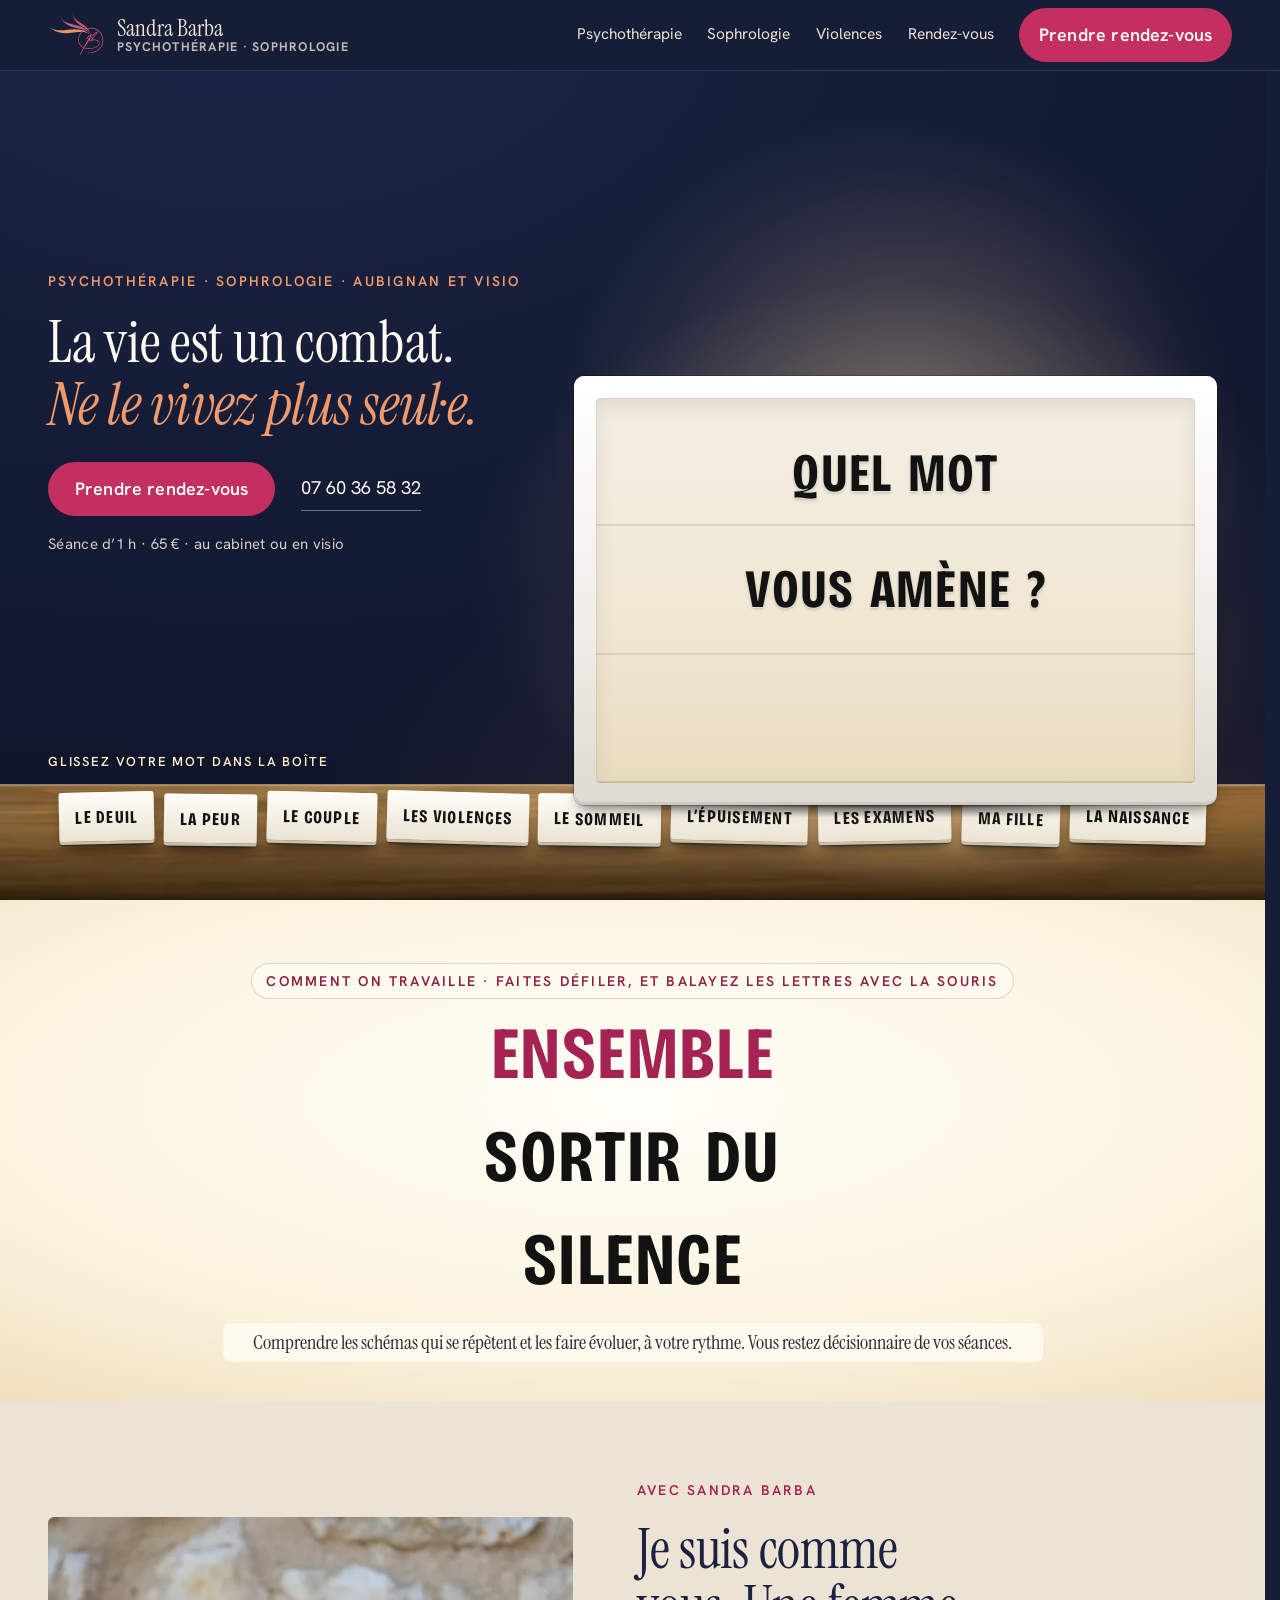
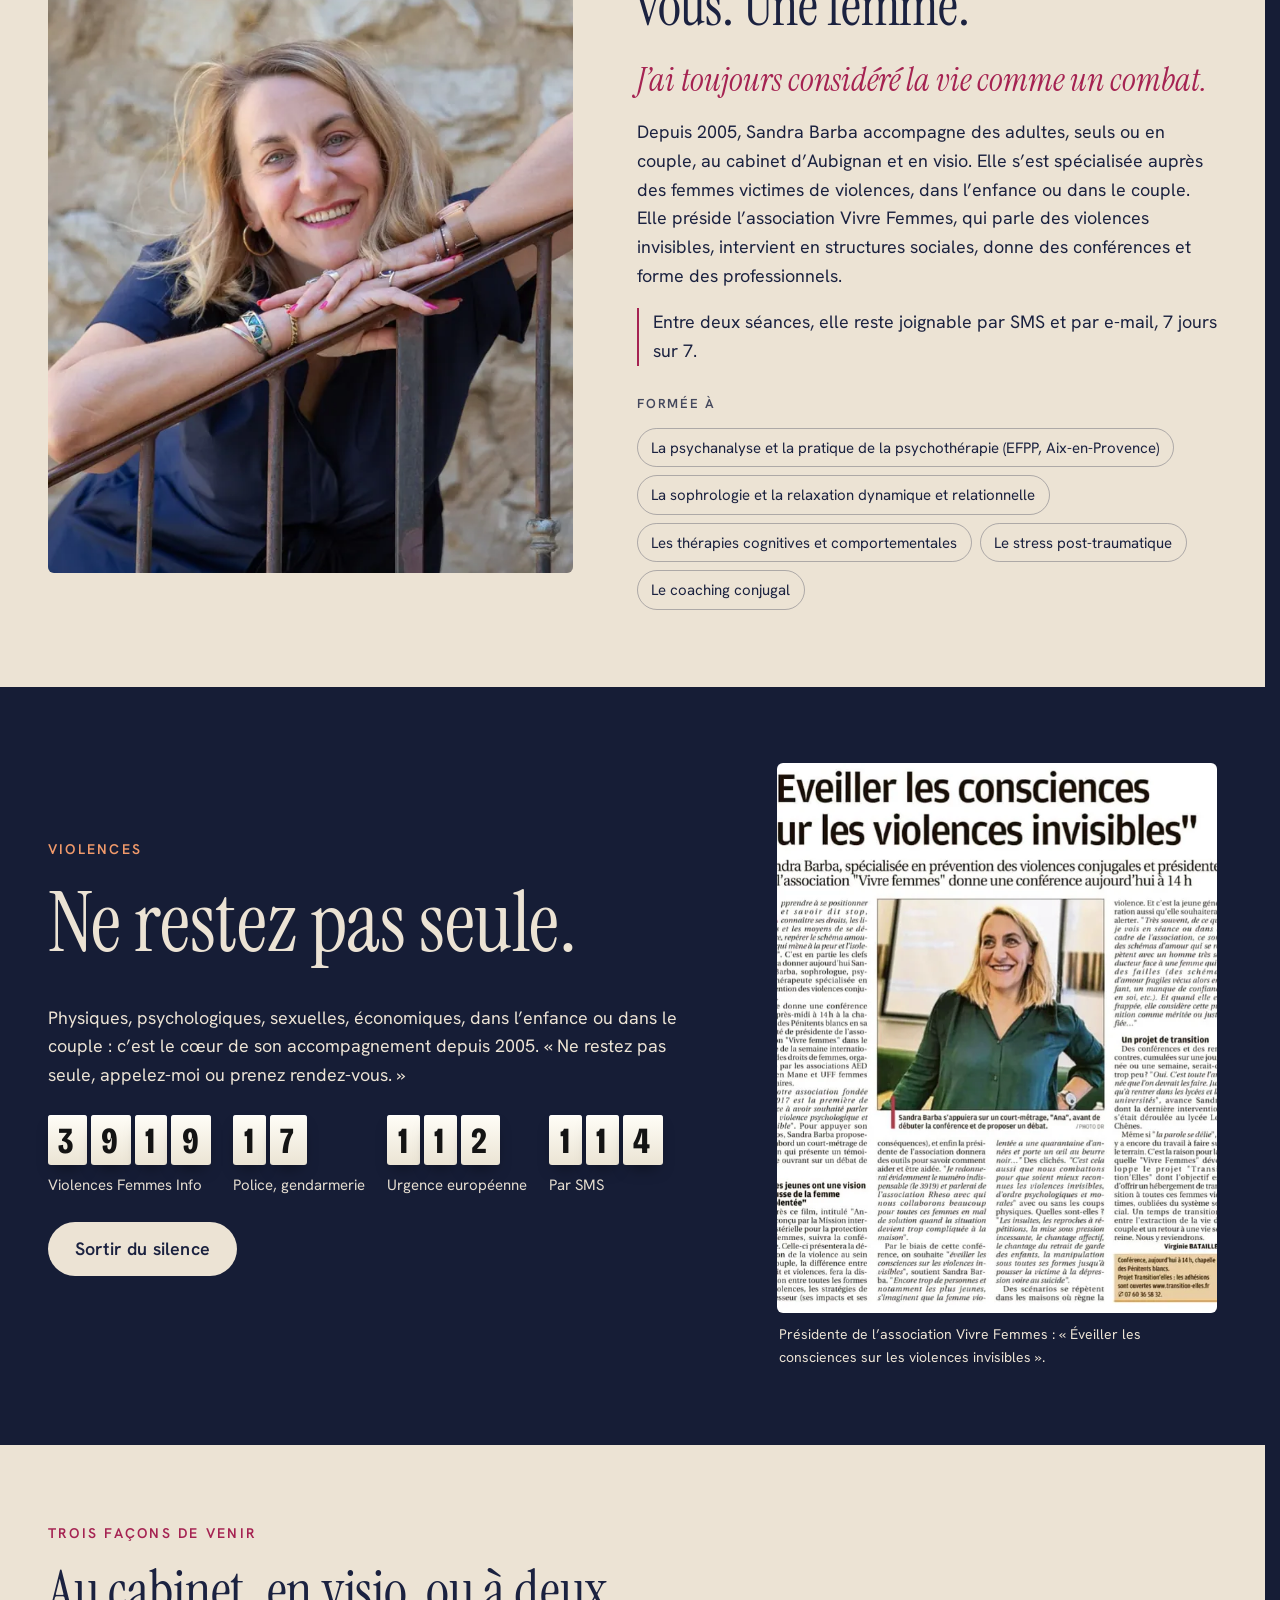
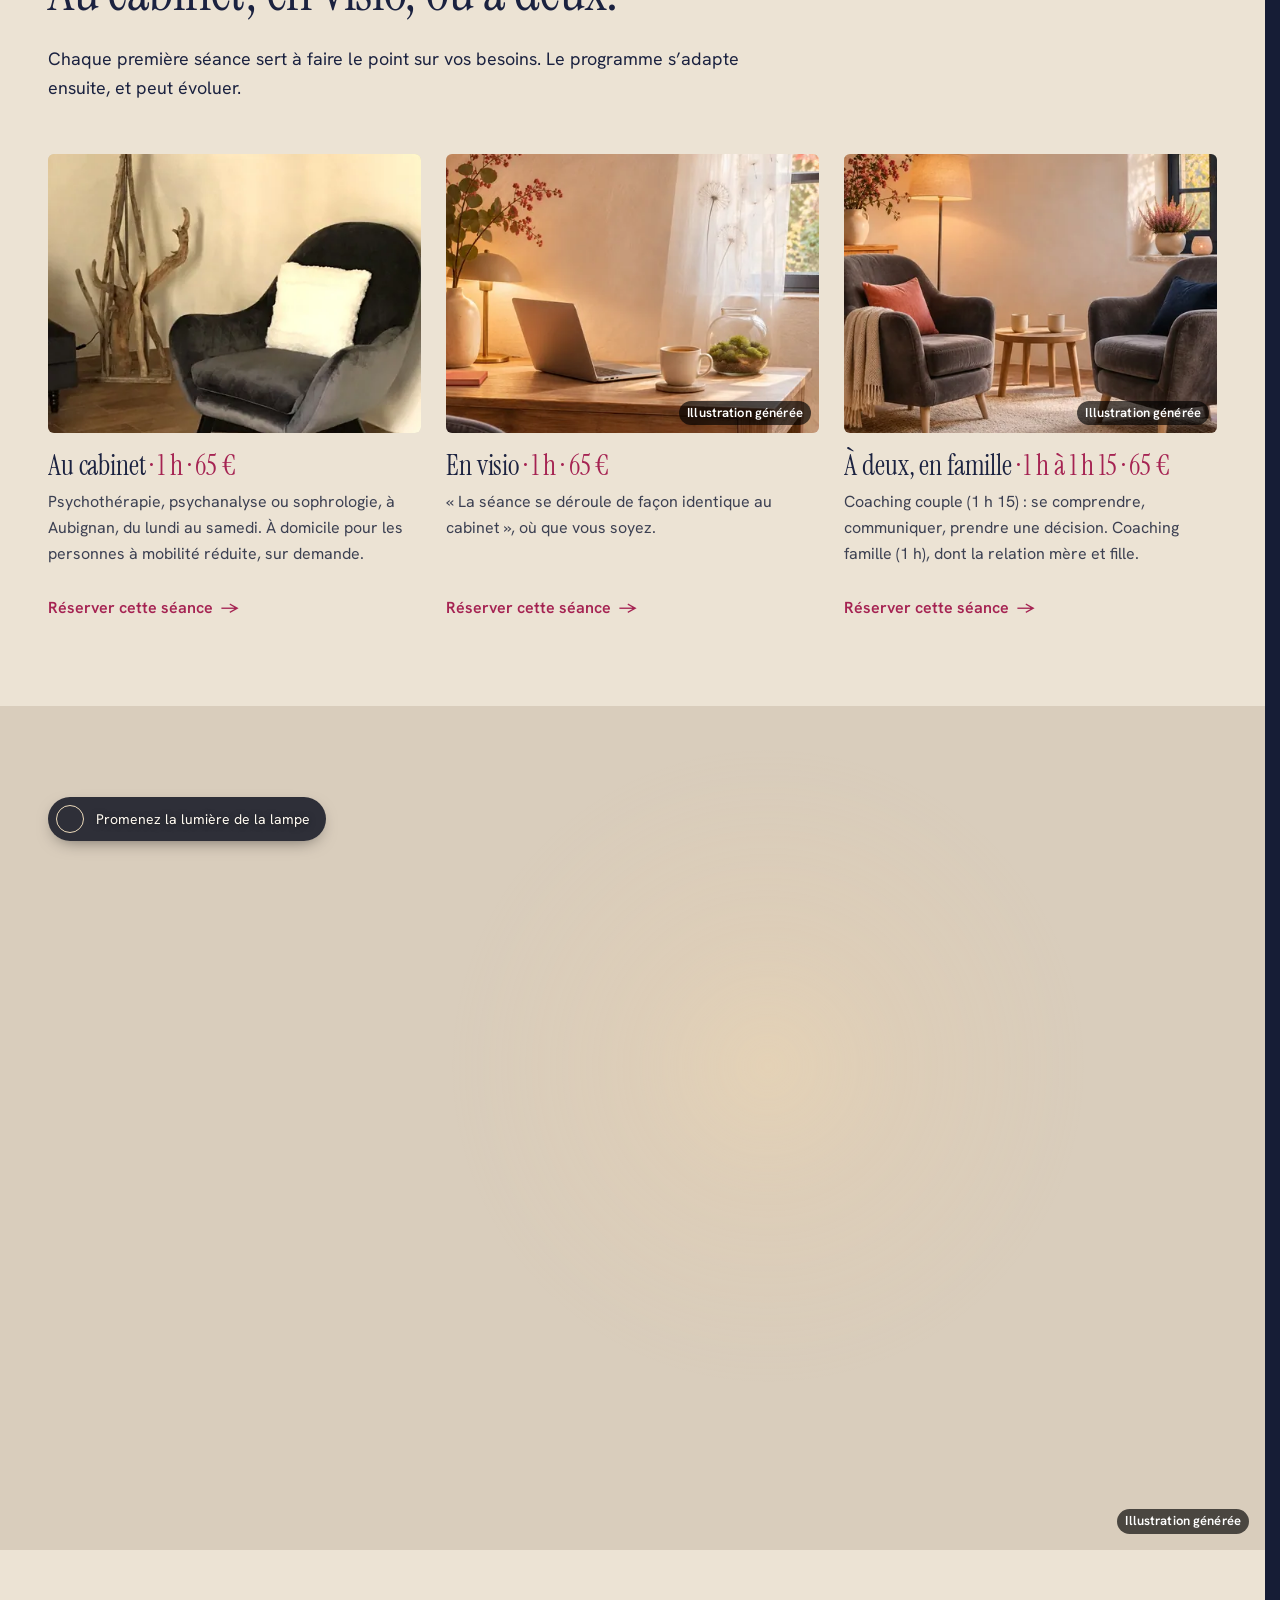
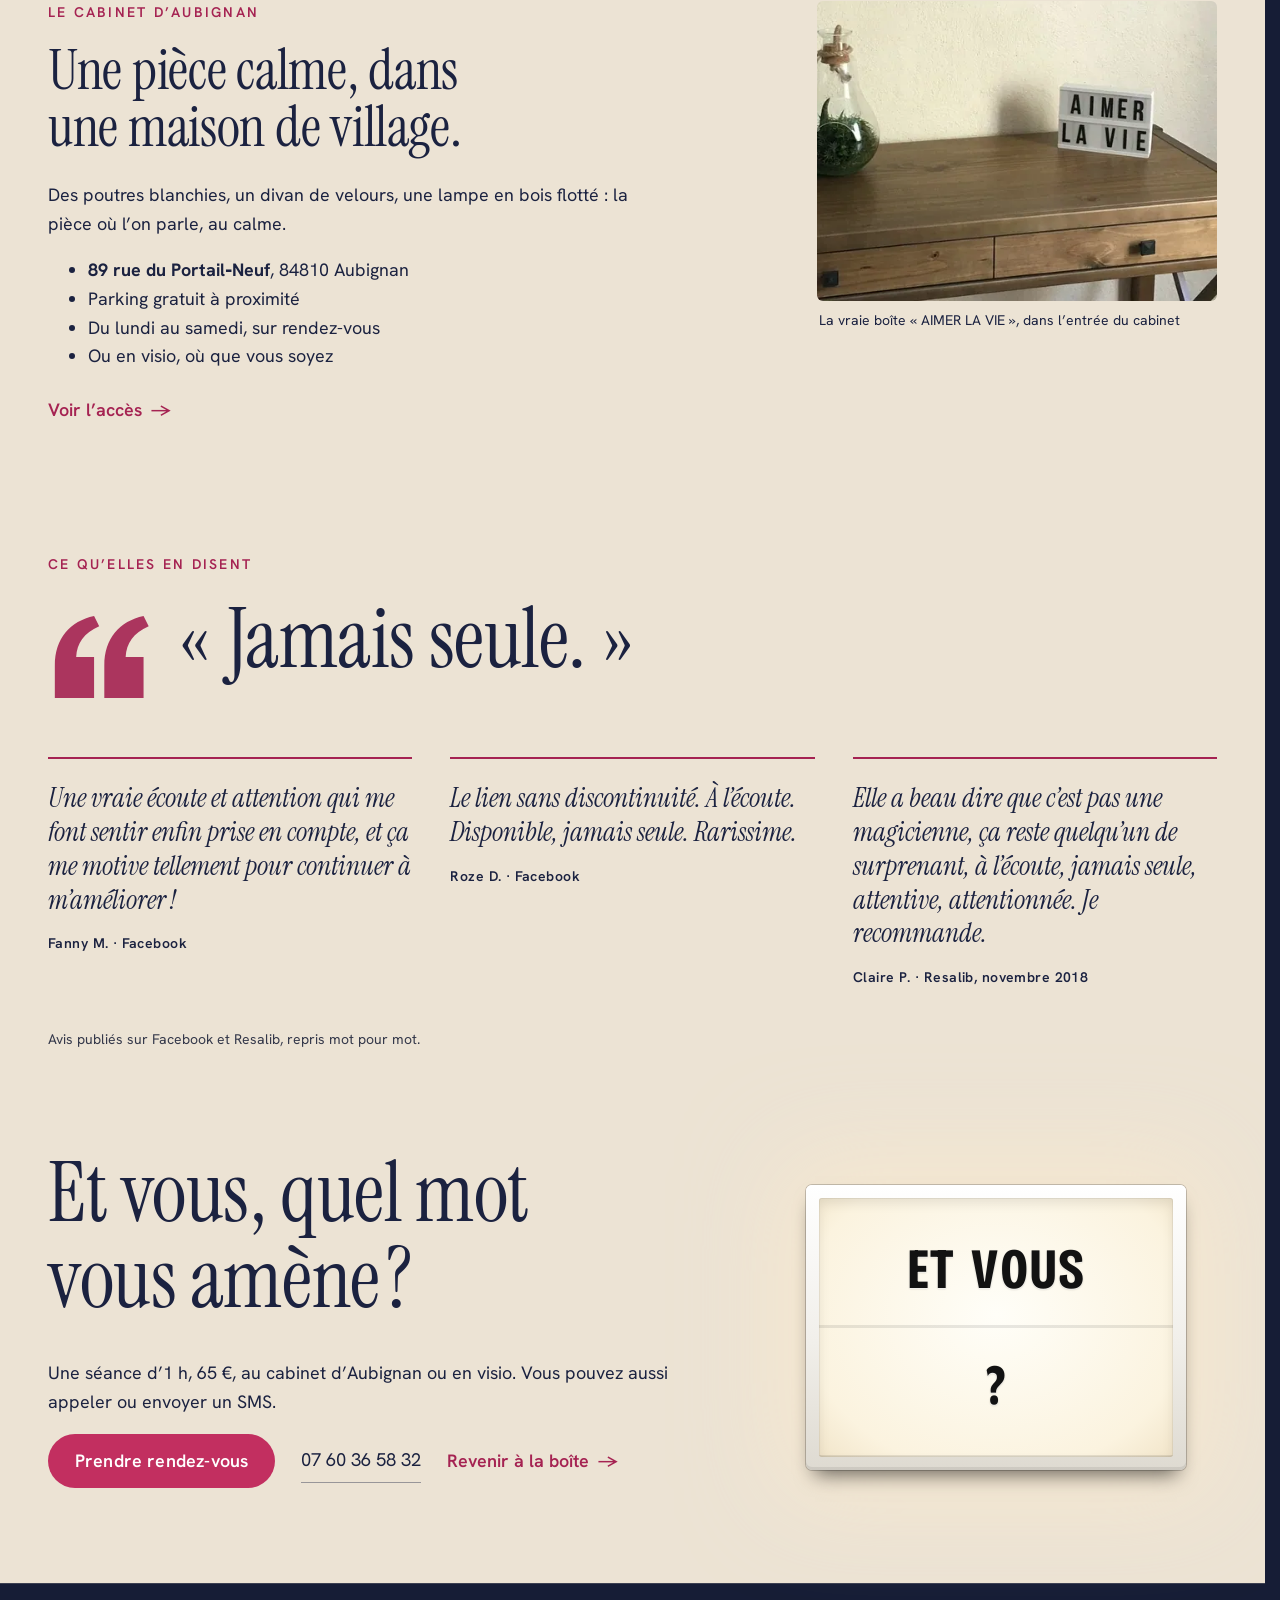
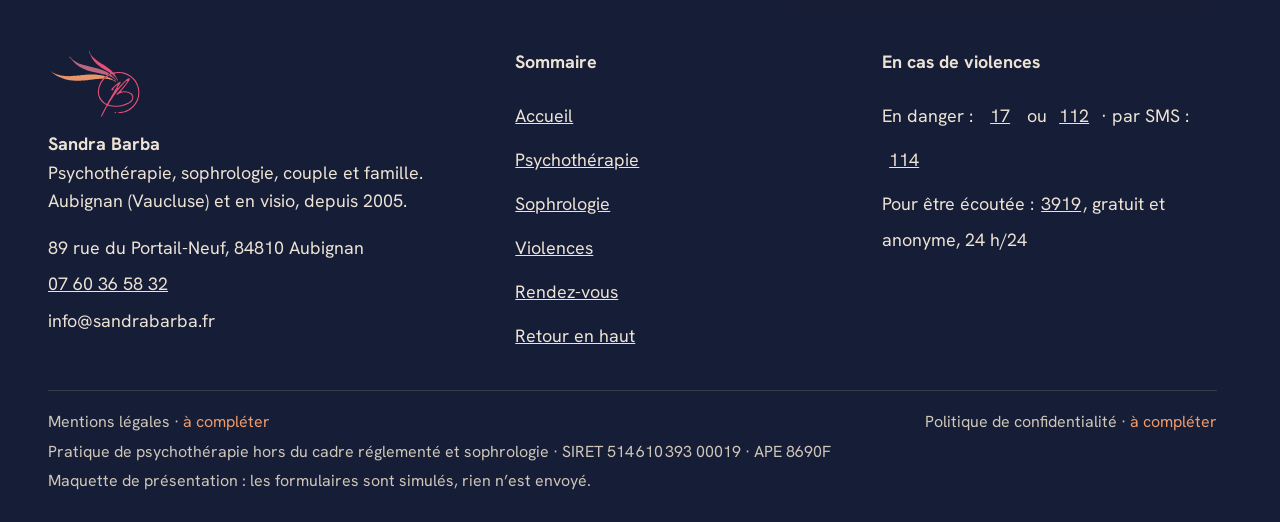
==== commit 43ef0746: "Maquette v3 : second regard des pages interieures Co-Authored-By: Claude Opus 5.5 <noreply@anthropic" ====
--- a/index.html
+++ b/index.html
@@ -1,5 +1,5 @@
 <!doctype html>
-<html lang="fr" data-v="2" data-page="accueil">
+<html lang="fr" data-v="3" data-page="accueil">
 <head>
 <meta charset="utf-8">
 <meta name="viewport" content="width=device-width, initial-scale=1, viewport-fit=cover">
@@ -35,14 +35,14 @@
 })();</script>
 <link rel="preload" href="/assets/fonts/instrument-serif.woff" as="font" type="font/woff" crossorigin>
 <link rel="preload" href="/assets/fonts/bricolage-tuiles.woff" as="font" type="font/woff" crossorigin>
-<link rel="stylesheet" href="/assets/css/socle.css?v=2">
-<link rel="stylesheet" href="/assets/css/site.css?v=2">
-<link rel="modulepreload" href="/assets/js/site.js?v=2">
-<link rel="modulepreload" href="/assets/js/socle/index.js?v=2">
+<link rel="stylesheet" href="/assets/css/socle.css?v=3">
+<link rel="stylesheet" href="/assets/css/site.css?v=3">
+<link rel="modulepreload" href="/assets/js/site.js?v=3">
+<link rel="modulepreload" href="/assets/js/socle/index.js?v=3">
 <script src="/assets/vendor/gsap.min.js" defer></script>
 <script src="/assets/vendor/ScrollTrigger.min.js" defer></script>
 <script src="/assets/vendor/SplitText.min.js" defer></script>
-<script type="module" src="/assets/js/site.js?v=2"></script>
+<script type="module" src="/assets/js/site.js?v=3"></script>
 <meta name="theme-color" content="#161d36">
 <link rel="icon" href="/assets/images/favicon.svg" type="image/svg+xml">
 <link rel="apple-touch-icon" href="/assets/images/apple-touch-icon.png">
@@ -328,7 +328,7 @@
     </nav>
     <div class="pied-aide">
       <p><strong>En cas de violences</strong></p>
-      <p>En danger : <a href="tel:17">17</a> ou <a href="tel:112">112</a>. Par SMS : <a href="sms:114">114</a>.<br>Pour être écoutée : <a href="tel:3919">3919</a>, gratuit et anonyme, 24 h/24.</p>
+      <p>En danger : <a href="tel:17">17</a> ou <a href="tel:112">112</a> · par SMS : <a href="sms:114">114</a><br>Pour être écoutée : <a href="tel:3919">3919</a>, gratuit et anonyme, 24 h/24</p>
     </div>
   </div>
   <div class="conteneur pied-bas">
--- a/assets/css/site.css
+++ b/assets/css/site.css
@@ -1474,3 +1474,109 @@
 .pi-etapes li, .pi-etapes li + li { padding: 4px 0; }
 .pi-couple-media { height: min(64vh, 560px, 54vw); }
 .pi-temps-num { margin-bottom: .75em; }
+
+/* ---------- Second regard : Psychothérapie ---------- */
+/* les trois temps dans la boîte : la rangée du milieu passe d'AFFRONTER à SE RECONSTRUIRE puis VIVRE */
+.pi-temps-etat::before { content: none; }
+html.js:not(.secours) .pi-temps { height: 230vh; height: 230svh; }
+.pi-temps-grille { grid-template-columns: minmax(0, .7fr) minmax(0, 1.25fr) minmax(0, .95fr); gap: clamp(24px, 3.4vw, 56px); }
+.pi-temps-tete .titre-section { font-size: clamp(2.2rem, 1.4rem + 2.2vw, 3.6rem); }
+.pi-temps-boite { position: relative; }
+.pi-temps-boite::before { content: ''; position: absolute; z-index: -1; inset: -18% -16% -10%; background: radial-gradient(closest-side, rgba(255,214,150,.45), rgba(255,214,150,0)); animation: halo-respire 4s ease-in-out infinite alternate; }
+.boite--temps { aspect-ratio: 3 / 2; }
+.boite--temps .boite-rangee { font-size: 9.6cqw; }
+.boite--temps .boite-rangee[data-rangee="1"], .boite--temps .boite-rangee[data-rangee="1"] .l { color: #a52352; }
+.boite--temps .boite-cadre { box-shadow: inset 0 2px 0 rgba(255,255,255,.9), inset 0 -3px 0 rgba(0,0,0,.08), 0 0 0 1px rgba(0,0,0,.18), 0 2cqw 3cqw -1.4cqw rgba(60,40,20,.5); }
+.pi-temps-boite .boite-ombre { display: block; width: 90%; height: 22px; margin: -10px auto 0; border-radius: 50%; background: radial-gradient(closest-side, rgba(60,40,20,.45), rgba(60,40,20,0)); }
+.pi-temps-num { font-family: var(--police-texte); font-size: 15px; letter-spacing: .14em; color: var(--framboise-fonce); margin: 0 0 .8em; line-height: 1.2; }
+.pi-temps-titre { font-family: var(--police-titres); font-weight: 400; font-size: clamp(1.9rem, 1.3rem + 1.4vw, 2.8rem); line-height: 1.1; margin: 0 0 .5em; }
+.pi-temps-p { font-family: var(--police-titres); font-size: 24px; line-height: 1.4; color: #2b3150; margin: 0; }
+/* la boîte de l'ouverture : le halo respire nettement */
+@keyframes halo-respire-fort { from { opacity: .35; transform: scale(.92); } to { opacity: 1; transform: scale(1.06); } }
+.scene-objet::before { animation: halo-respire-fort 4s ease-in-out infinite alternate; }
+.pi-plateau::after { top: 0; bottom: auto; height: 2px; background: linear-gradient(90deg, rgba(255,236,206,0), rgba(255,236,206,.7) 50%, rgba(255,236,206,0)); }
+/* la citation : grande, sur deux tiers, décalée à droite */
+.pi-mots .pi-grande-citation { font-size: clamp(1.8rem, 1.2rem + 1.6vw, 2.5rem); max-width: none; width: min(100%, 66%); margin-left: auto; }
+.pi-ruban-ligne span { transition: color .3s; }
+.pi-ruban-ligne span:hover { color: var(--framboise-fonce); }
+@media (max-width: 760px) {
+  .pi-temps-grille { grid-template-columns: minmax(0, 1fr); }
+  .pi-temps-boite { width: 86%; justify-self: center; }
+  .pi-temps-p { font-size: 19px; }
+  .pi-temps-titre { font-size: 1.7rem; }
+  .pi-mots .pi-grande-citation { width: 100%; }
+  .pi-ouverture { min-height: 0; padding-bottom: 24px; }
+  .pi-ouverture-grille .scene-objet { width: min(86vw, 340px); }
+  .pi-ouverture-grille .scene-objet::after { content: ''; display: block; height: 40px; margin: -6px -8vw 0; background: linear-gradient(180deg, rgba(255,232,196,.5) 0, rgba(255,232,196,0) 3px, rgba(0,0,0,0) 30%, rgba(8,5,3,.45) 100%), url("../images/bureau-pin.webp") center / cover; border-radius: 2px; }
+  .pi-ouverture .scene-objet .boite-ombre { display: block; position: relative; z-index: 2; margin-top: -14px; margin-bottom: -26px; }
+}
+@media (max-width: 760px) and (max-height: 700px) { .pi-ouverture-grille .scene-objet { width: 64%; } .pi-ouverture-grille .scene-objet::after { height: 22px; } }
+@media (max-height: 500px) and (min-width: 761px) { .pi-temps-grille { grid-template-columns: minmax(0, 1fr) minmax(0, 1fr); } .pi-temps-tete { display: none; } .pi-temps-p { font-size: 18px; } }
+@media (min-width: 761px) { .pi-temps-grille { grid-template-columns: minmax(0, .55fr) minmax(0, 1.55fr) minmax(0, .9fr); } .pi-temps-boite { width: min(100%, calc((100svh - var(--entete-h) - 120px) * 3 / 2)); justify-self: center; } }
+
+/* ---------- Second regard : Sophrologie (et la respiration de toutes les boîtes d'ouverture) ---------- */
+@keyframes boite-souffle { 0% { transform: scale(1); } 40% { transform: scale(1.028); } 100% { transform: scale(1); } }
+html.js .scene-objet .boite--page { animation: boite-souffle 10s ease-in-out 3s infinite; transform-origin: 50% 100%; }
+@media (prefers-reduced-motion: reduce) { html.js .scene-objet .boite--page { animation: none; } }
+.pi-sophro-ouverture .scene-objet { width: min(100%, 760px, calc((100svh - var(--entete-h) - var(--plateau-h) - 60px) * 3 / 2)); }
+.pi-sophro-grille { grid-template-columns: minmax(0, .8fr) minmax(0, 1.2fr); }
+.pi-principes { padding-bottom: clamp(40px, 4vw, 64px); }
+.pi-avec { padding-top: clamp(40px, 4vw, 72px); }
+.pi-etape-num { font-size: clamp(6rem, 2.6rem + 7vw, 11.25rem); line-height: 1.25; }
+.pi-etapes li, .pi-etapes li + li { grid-template-columns: auto minmax(0, 1fr); gap: 0 clamp(18px, 2.4vw, 40px); padding: 0; }
+@media (max-width: 760px) {
+  .pi-sophro-ouverture .scene-objet { order: -1 !important; width: 100% !important; margin: 4px 0 6px; }
+  .pi-sophro-grille .scene-objet::after { content: ''; display: block; height: 36px; margin: -6px -6vw 0; background: linear-gradient(180deg, rgba(255,240,214,.6) 0, rgba(255,240,214,0) 3px, rgba(0,0,0,0) 30%, rgba(40,24,10,.35) 100%), url("../images/bureau-pin.webp") center / cover; }
+  .pi-sophro-ouverture .scene-objet .boite-ombre { display: block; position: relative; z-index: 2; margin-top: -14px; margin-bottom: -22px; }
+  .pi-sophro-ouverture.po-sophro::before { background: linear-gradient(180deg, rgba(241,231,214,.55) 0%, rgba(241,231,214,.78) 40%, rgba(241,231,214,.9) 75%, rgba(241,231,214,.7) 100%); }
+  .pi-sophro-ouverture .po-sophro-texte { max-width: none; padding-top: 6px; }
+  .pi-sophro-ouverture .po-sophro-grille { padding-top: calc(var(--entete-h) + 10px); }
+  .pi-colonnes { columns: 2; column-gap: 18px; }
+  .pi-colonnes li { font-size: 1.2rem; }
+}
+@media (max-width: 760px) and (max-height: 700px) { .pi-sophro-ouverture .scene-objet { width: 70% !important; justify-self: center !important; } .pi-sophro-grille .scene-objet::after { height: 18px; } }
+@media (max-width: 760px) { .pi-sophro-grille { grid-template-columns: minmax(0, 1fr) !important; } }
+@media (max-width: 760px) { .pi-sophro-ouverture .mention-ia { top: calc(var(--entete-h) + 8px); bottom: auto; right: 8px; } }
+@media (max-width: 760px) and (max-height: 700px) { .pi-sophro-ouverture .page-actions .tel { display: none; } }
+
+/* ---------- Seconds regards : Violences, Rendez-vous, et toutes les ouvertures ---------- */
+/* le halo de l'ouverture : grand et vivant */
+.scene-objet::before { left: -45%; right: -45%; top: -55%; bottom: -25%; background: radial-gradient(closest-side, rgba(255,222,176,.34), rgba(255,222,176,.12) 55%, rgba(255,222,176,0)); animation: halo-vivant 6s ease-in-out infinite alternate; }
+@keyframes halo-vivant { from { opacity: .35; transform: scale(.9); } to { opacity: 1; transform: scale(1.15); } }
+@media (prefers-reduced-motion: reduce) { .scene-objet::before { animation: none; } }
+/* les lettres de la boîte se soulèvent une à une au survol */
+.boite--page .l { display: inline-block; transition: translate .25s cubic-bezier(.2,.7,.2,1), rotate .25s; }
+.boite--page .l:hover { translate: 0 -12%; rotate: -5deg; }
+/* boîtes plus grandes et plus hautes : Violences et Rendez-vous */
+@media (min-width: 761px) {
+  .pi-ouverture--viol .pi-ouverture-grille, .pi-ouverture--rdv .pi-ouverture-grille { grid-template-columns: minmax(0, .82fr) minmax(0, 1.18fr); }
+  .pi-ouverture--viol .scene-objet, .pi-ouverture--rdv .scene-objet { width: min(100%, 780px, calc((100svh - var(--entete-h) - var(--plateau-h) - 40px) * 3 / 2)); }
+}
+.pi-ouverture--viol .boite--page .boite-rangee { font-size: 12cqw; }
+/* la lampe : la couche éclairée posée exactement sous le cercle, bord adouci, mur plus court */
+.pi-mur .lampe-cercle { width: 60vmax; height: 60vmax; margin: -30vmax 0 0 -30vmax; -webkit-mask-image: radial-gradient(circle, #000 0, #000 38%, transparent 70%); mask-image: radial-gradient(circle, #000 0, #000 38%, transparent 70%); }
+.pi-mur .lampe-dedans { left: 50%; top: 50%; -webkit-mask-image: none; mask-image: none; }
+.pi-mur { min-height: min(70vh, 640px); }
+.pi-mur::after { content: ''; position: absolute; inset: 0; z-index: 1; pointer-events: none; background: linear-gradient(90deg, rgba(14,19,40,0) 55%, rgba(14,19,40,.65) 100%); }
+.pi-mur .mention-ia { left: 16px; right: auto; z-index: 3; }
+/* final : portrait rond mieux cadré */
+.pi-fin-photo--ronde img { object-position: 50% 15%; filter: saturate(1.08) sepia(.08) brightness(.98); }
+/* plan : minutes lisibles ; au téléphone, seulement les villes */
+@media (max-width: 760px) { .pi-plan .plan-min { display: none; } .pi-plan text { font-size: 26px; } }
+/* demande : moins de vide sous le formulaire */
+.pi-demande-media { max-width: 320px; }
+/* pied de page : mentions à 16 px */
+.pied :is(p, a, li, span) { font-size: max(16px, 1em); }
+@media (max-width: 760px) { .pied :is(p, a, li, span) { font-size: max(15px, 1em); } }
+.pi-etape-num { font-size: clamp(5.5rem, 2.4rem + 5.6vw, 9.5rem); line-height: 1.45; }
+@media (max-height: 500px) and (min-width: 761px) { .pi-sophro-ouverture .po-sophro-texte { padding-top: calc(var(--entete-h) + 10px); } .pi-sophro-ouverture { padding-top: 0; } }
+@media (max-width: 760px) { .pi-sophro-ouverture .info-cle { color: #23283d; } }
+@media (max-width: 760px) and (max-height: 700px) {
+  .pi-temps .surtitre { display: none; }
+  .pi-temps-tete .titre-section { font-size: 1.8rem; margin-bottom: .2em; }
+  .pi-temps-boite { width: 64%; }
+  .pi-temps-titre { font-size: 1.35rem; margin-bottom: .3em; }
+  .pi-temps-p { font-size: 16px; line-height: 1.4; }
+  .pi-temps-collant { padding-block: calc(var(--entete-h) + 6px) 8px; }
+  .pi-temps-grille { gap: 8px; }
+}
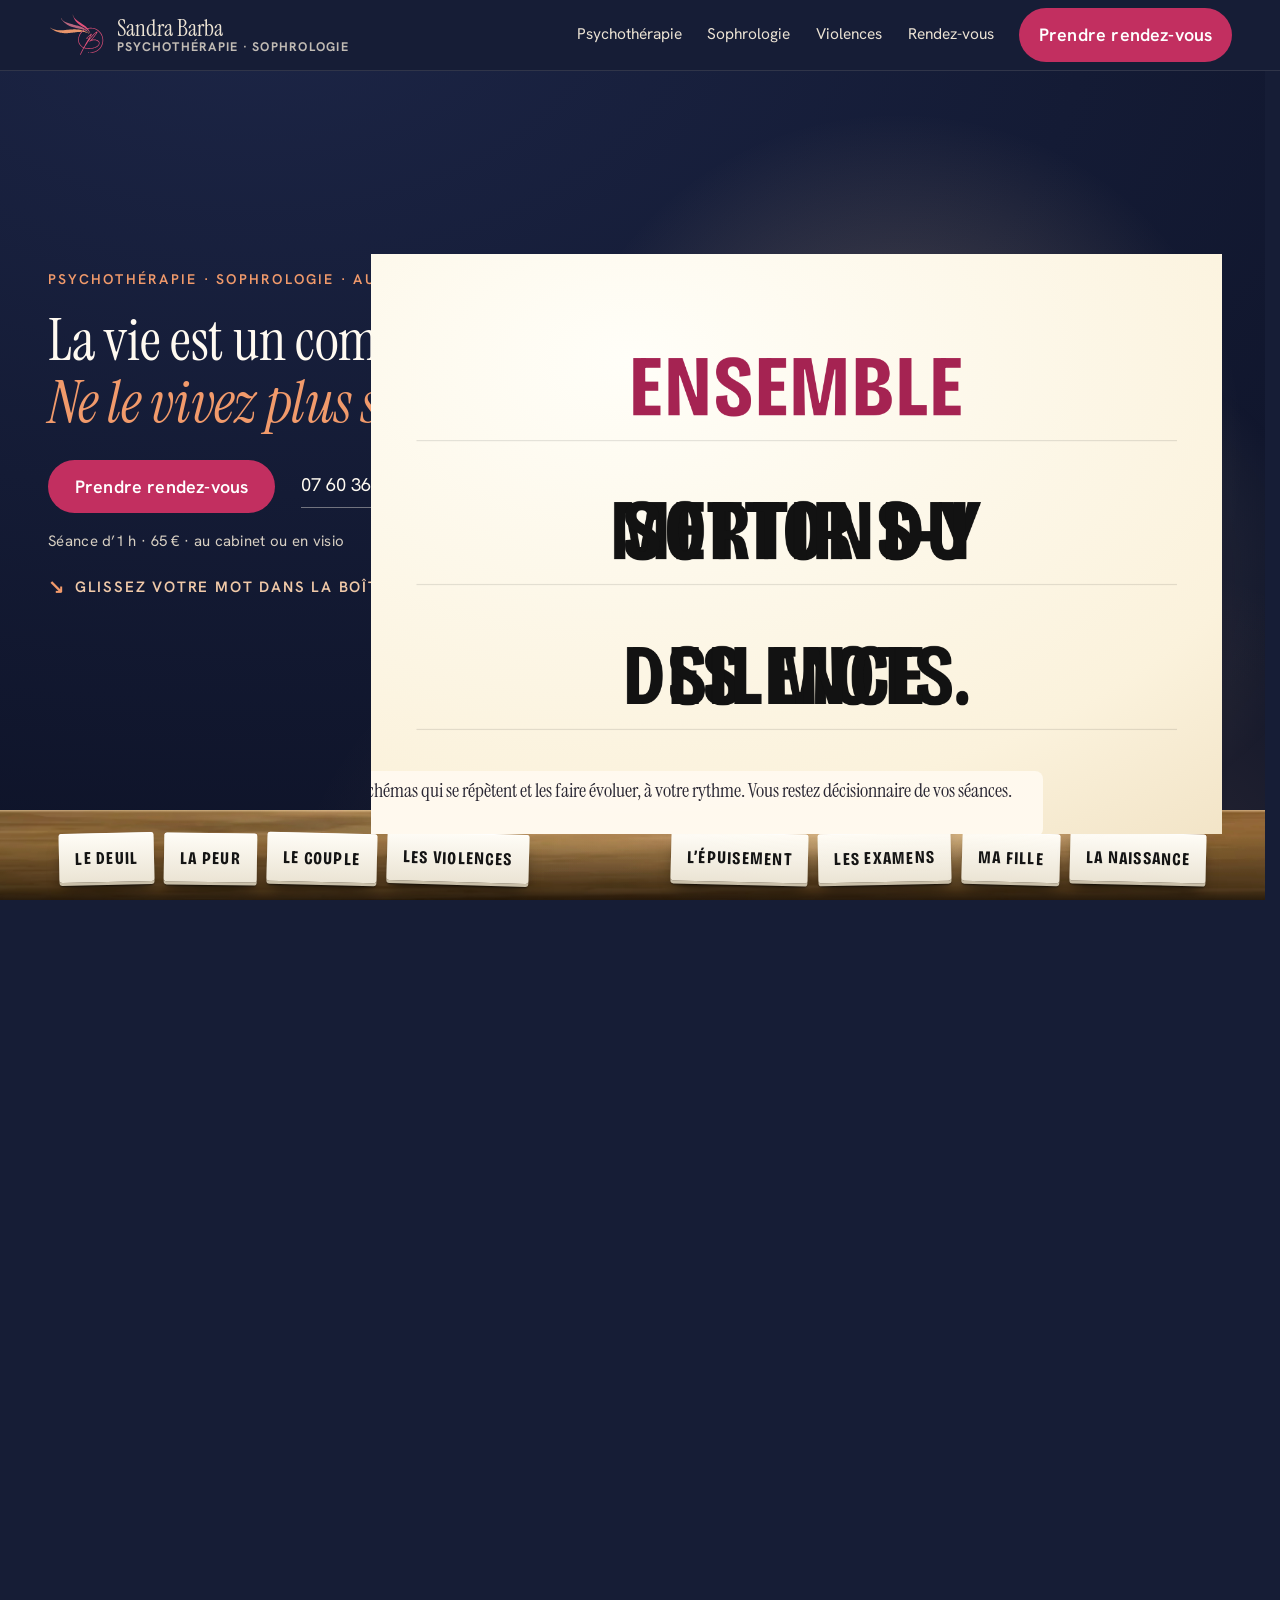
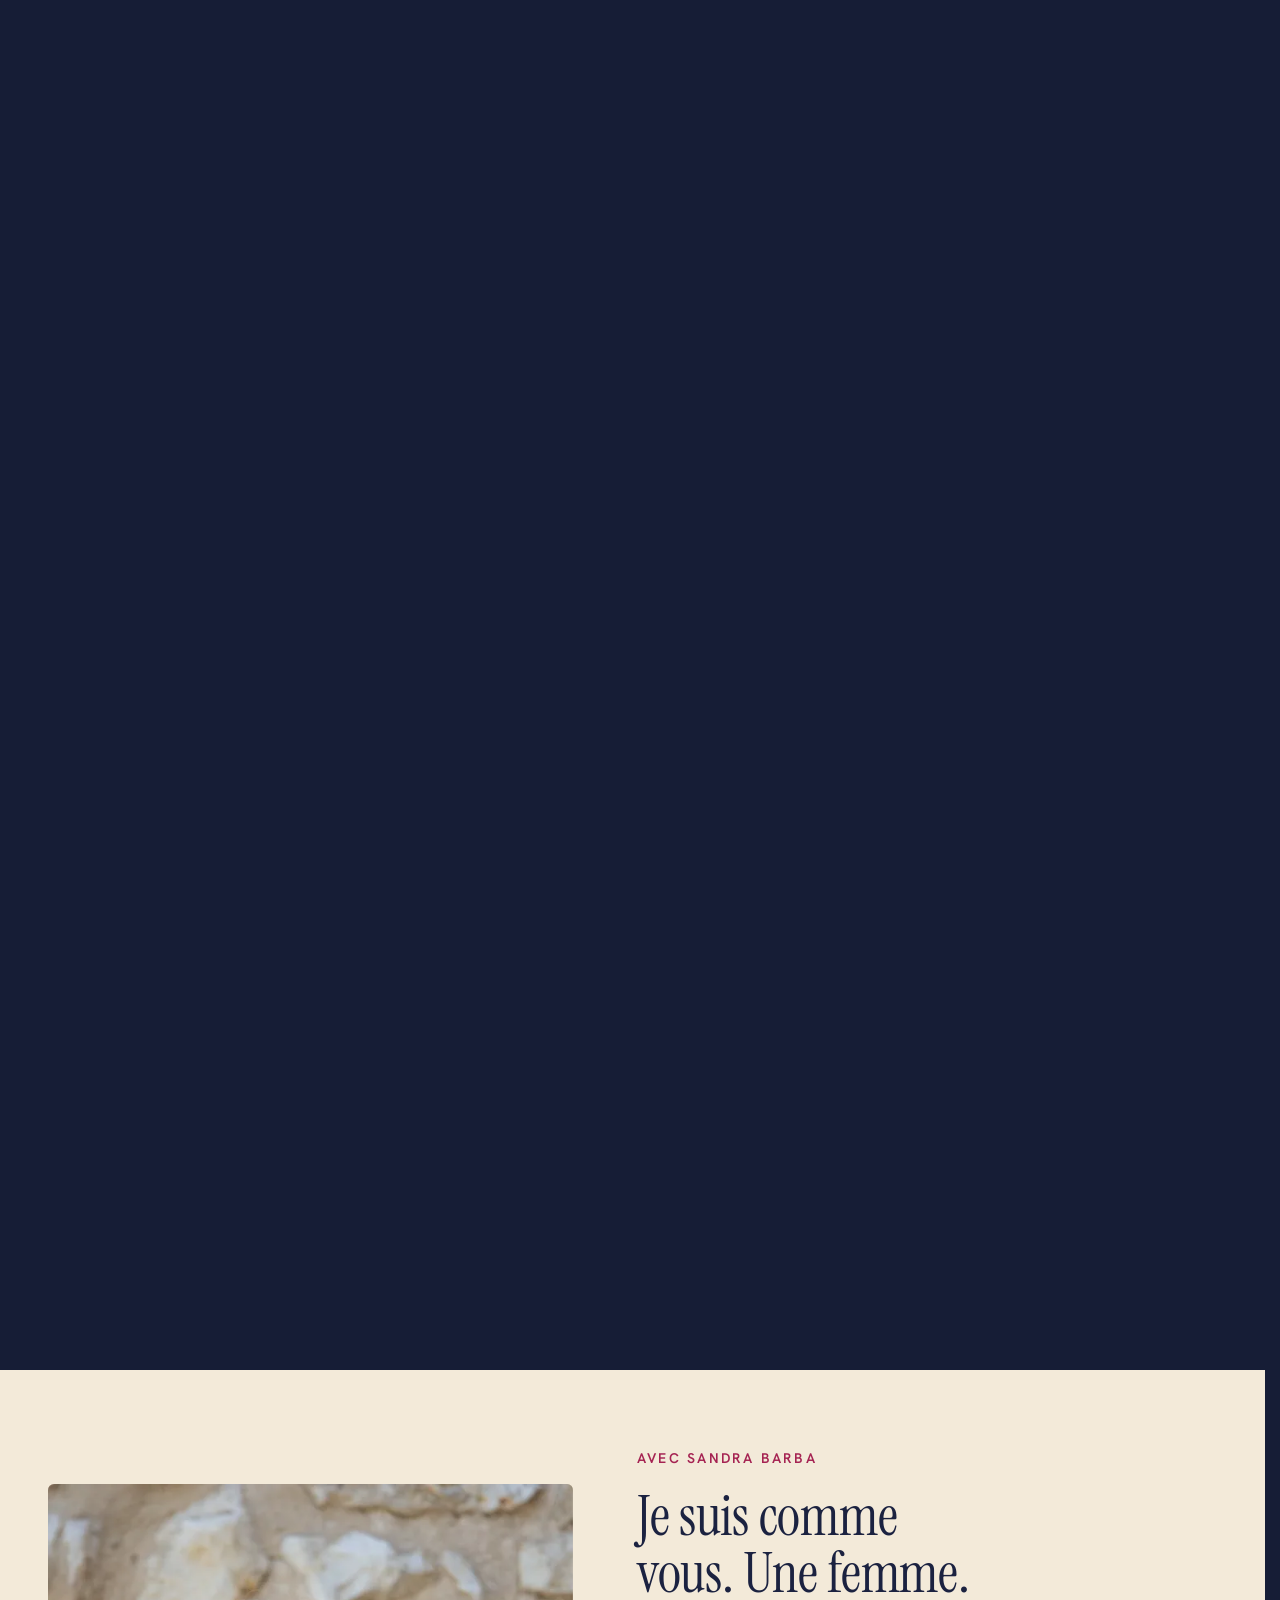
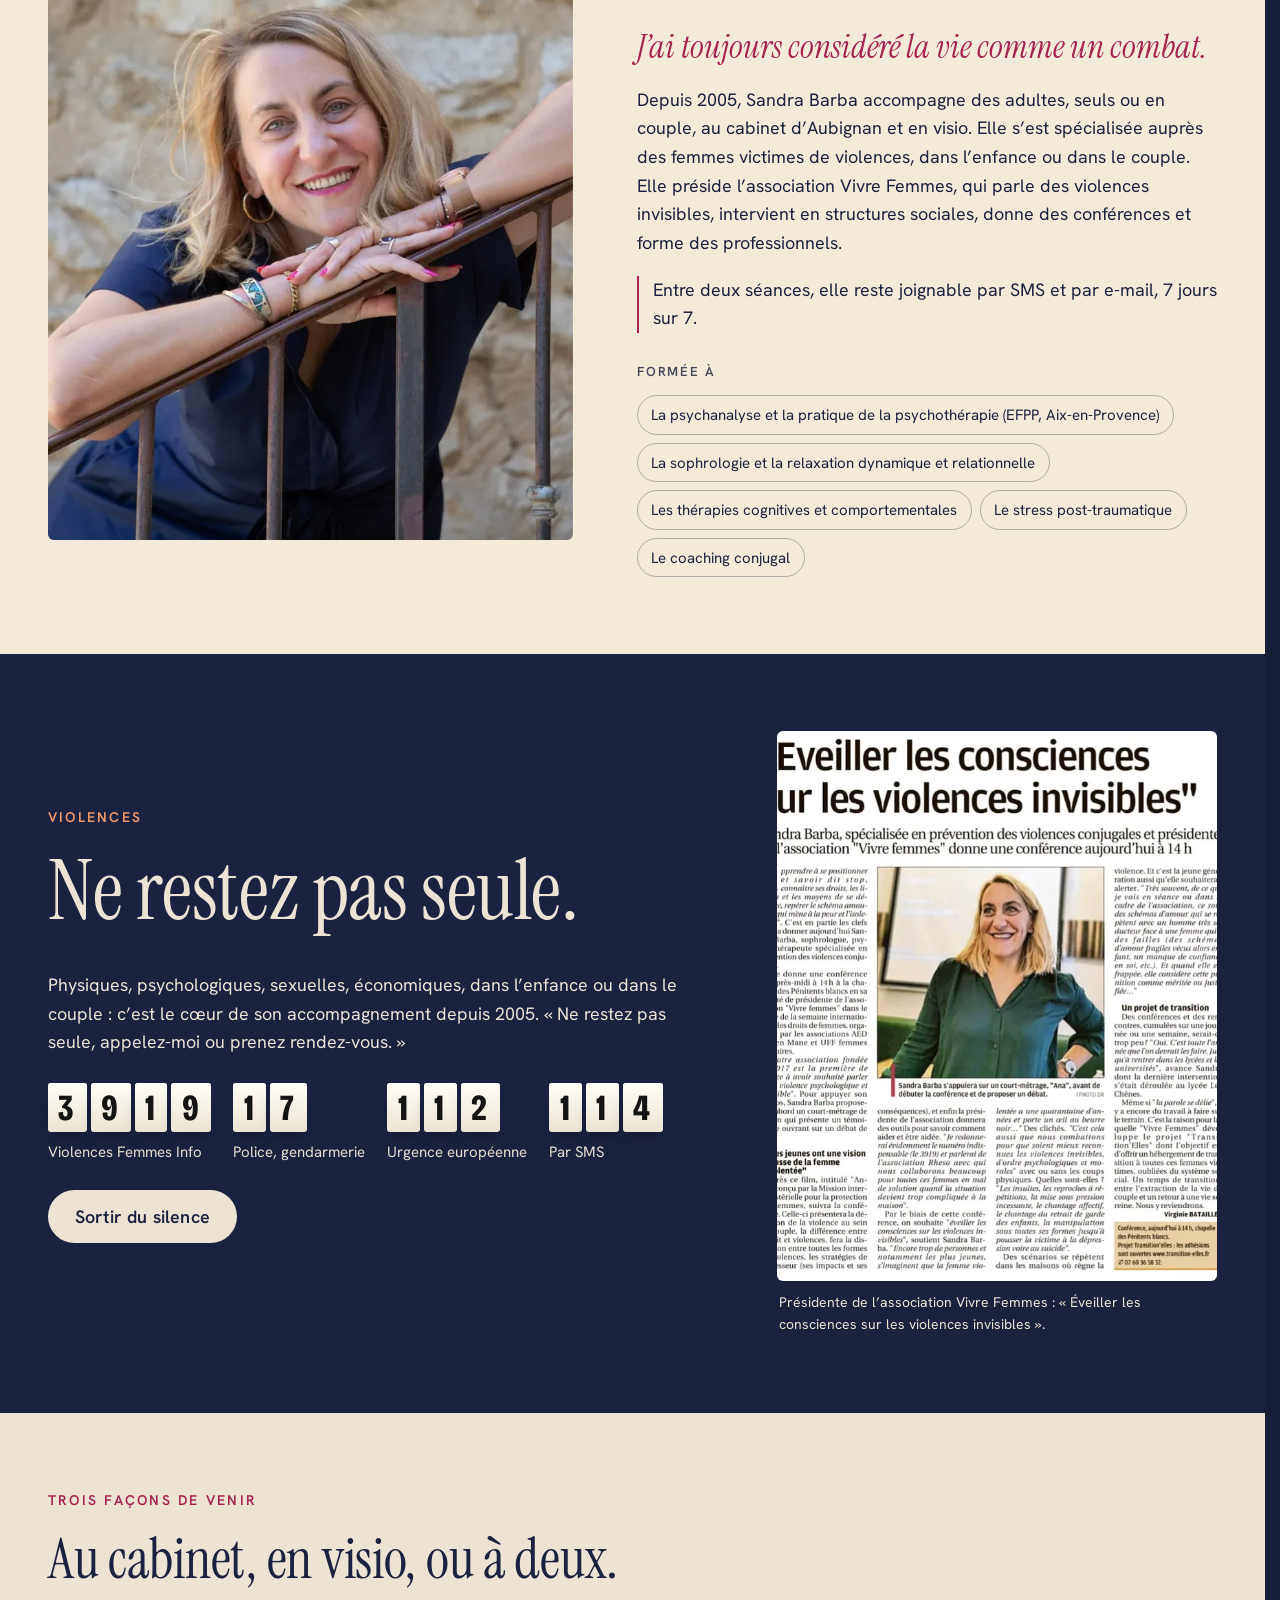
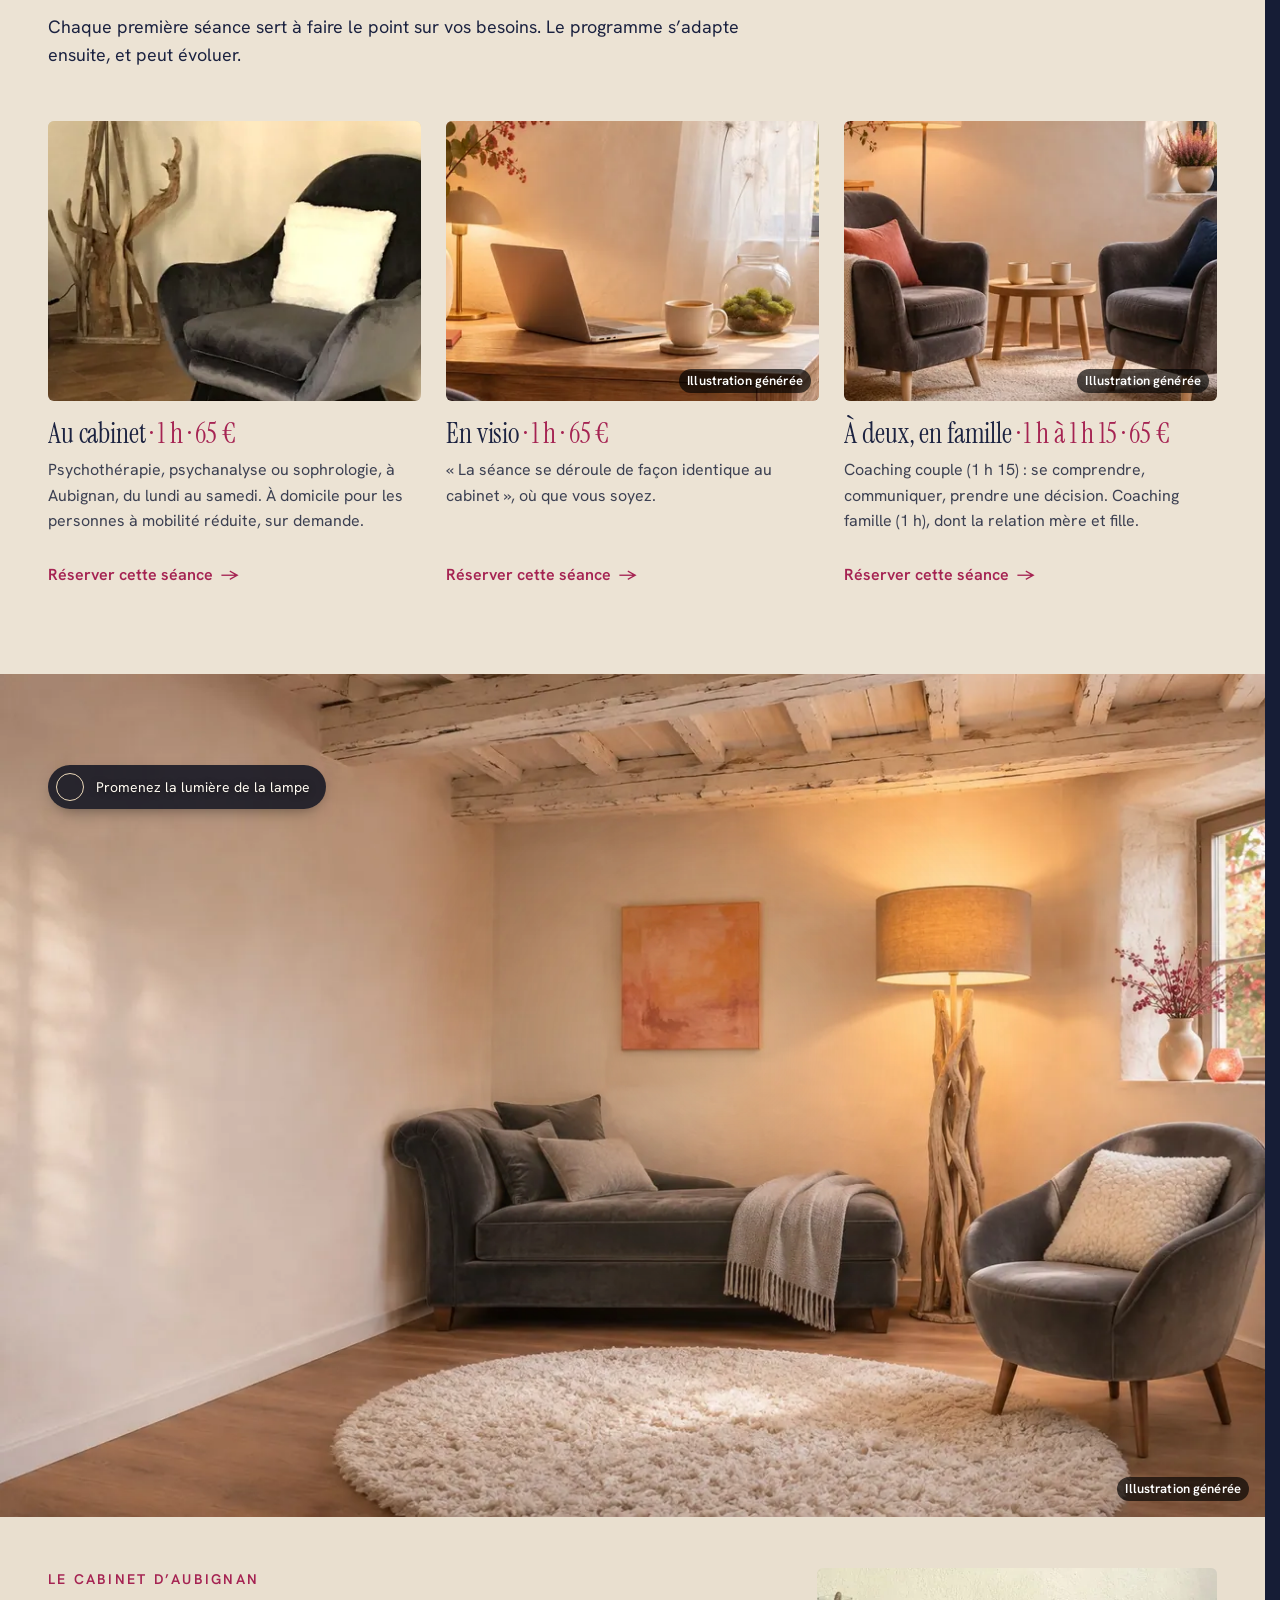
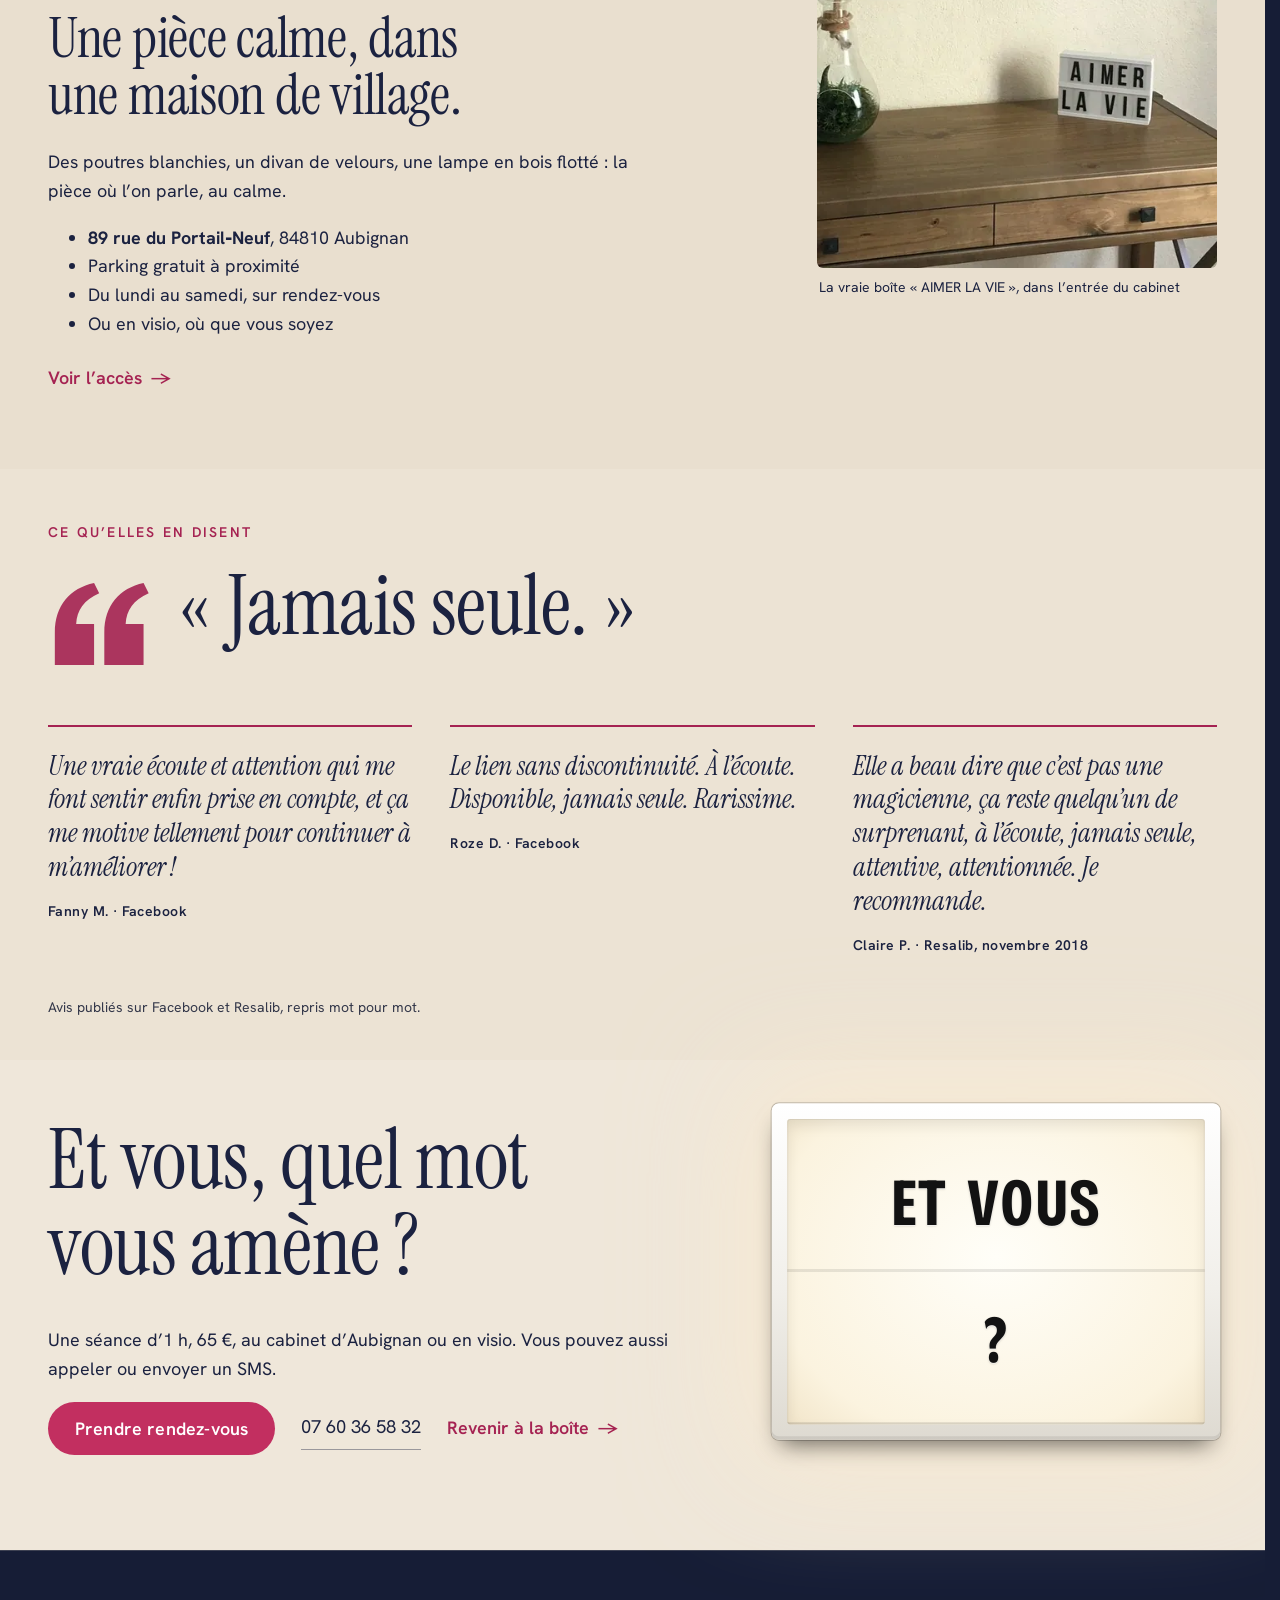
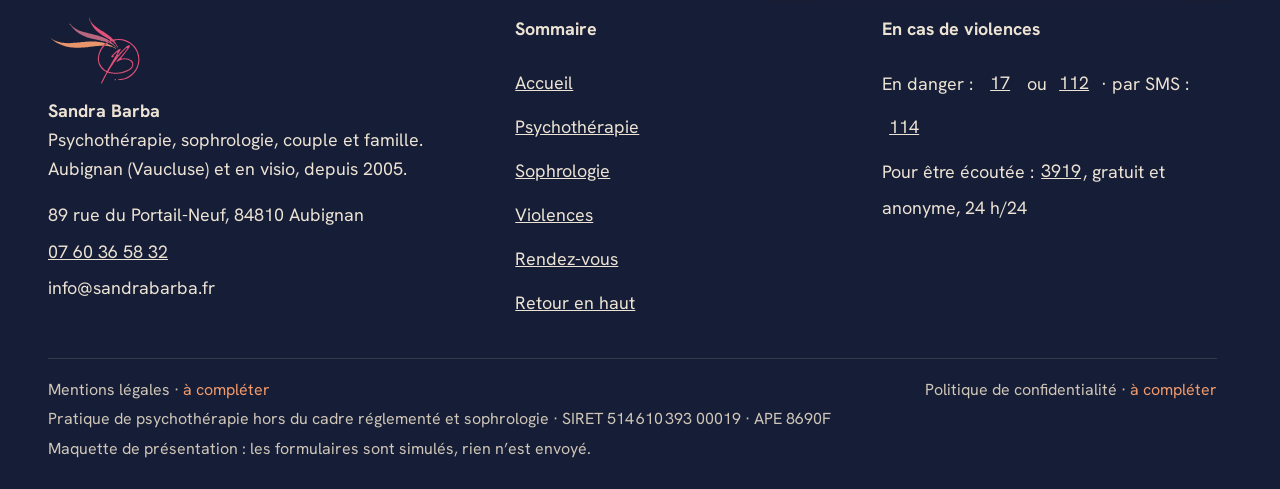
==== commit f56344d5: "Maquette v4 : premier ecran et plongee de l accueil Tuiles toujours visibles (boite dimensionnee sur" ====
--- a/index.html
+++ b/index.html
@@ -1,5 +1,5 @@
 <!doctype html>
-<html lang="fr" data-v="3" data-page="accueil">
+<html lang="fr" data-v="4" data-page="accueil">
 <head>
 <meta charset="utf-8">
 <meta name="viewport" content="width=device-width, initial-scale=1, viewport-fit=cover">
@@ -35,14 +35,14 @@
 })();</script>
 <link rel="preload" href="/assets/fonts/instrument-serif.woff" as="font" type="font/woff" crossorigin>
 <link rel="preload" href="/assets/fonts/bricolage-tuiles.woff" as="font" type="font/woff" crossorigin>
-<link rel="stylesheet" href="/assets/css/socle.css?v=3">
-<link rel="stylesheet" href="/assets/css/site.css?v=3">
-<link rel="modulepreload" href="/assets/js/site.js?v=3">
-<link rel="modulepreload" href="/assets/js/socle/index.js?v=3">
+<link rel="stylesheet" href="/assets/css/socle.css?v=4">
+<link rel="stylesheet" href="/assets/css/site.css?v=4">
+<link rel="modulepreload" href="/assets/js/site.js?v=4">
+<link rel="modulepreload" href="/assets/js/socle/index.js?v=4">
 <script src="/assets/vendor/gsap.min.js" defer></script>
 <script src="/assets/vendor/ScrollTrigger.min.js" defer></script>
 <script src="/assets/vendor/SplitText.min.js" defer></script>
-<script type="module" src="/assets/js/site.js?v=3"></script>
+<script type="module" src="/assets/js/site.js?v=4"></script>
 <meta name="theme-color" content="#161d36">
 <link rel="icon" href="/assets/images/favicon.svg" type="image/svg+xml">
 <link rel="apple-touch-icon" href="/assets/images/apple-touch-icon.png">
@@ -119,6 +119,7 @@
         <a class="tel" href="tel:+33760365832">07 60 36 58 32</a>
       </p>
       <p class="info-cle" data-info-cle data-anime="gsap">Séance d’1 h · 65 € · au cabinet ou en visio</p>
+      <p class="consigne-boite" aria-hidden="true"><span>↘</span> Glissez votre mot dans la boîte</p>
     </div>
     <div class="objet" data-grille="manipuler" data-objet>
       <div class="boite boite--accueil" data-boite data-effet="boite-a-mots" data-grille="typo" data-iris-centre role="img" aria-label="Boîte lumineuse : choisissez le mot qui vous amène">
@@ -136,7 +137,7 @@
     <span class="bureau-lumiere" aria-hidden="true"></span>
     <div class="conteneur objet-bas">
       <p class="indice"><span class="indice-souris">Glissez votre mot dans la boîte</span><span class="indice-tactile">Touchez votre mot, ou faites-le glisser</span></p>
-      <ul class="tuiles" data-tuiles data-effet="tuiles">
+      <ul class="tuiles" data-tuiles data-effet="tuiles" data-ruban>
         <li><button type="button" class="tuile tuile--mot" data-mot="deuil">LE DEUIL</button></li><li><button type="button" class="tuile tuile--mot" data-mot="peur">LA PEUR</button></li><li><button type="button" class="tuile tuile--mot" data-mot="couple">LE COUPLE</button></li><li><button type="button" class="tuile tuile--mot" data-mot="violences">LES VIOLENCES</button></li><li><button type="button" class="tuile tuile--mot" data-mot="sommeil">LE SOMMEIL</button></li><li><button type="button" class="tuile tuile--mot" data-mot="epuisement">L’ÉPUISEMENT</button></li><li><button type="button" class="tuile tuile--mot" data-mot="examens">LES EXAMENS</button></li><li><button type="button" class="tuile tuile--mot" data-mot="fille">MA FILLE</button></li><li><button type="button" class="tuile tuile--mot" data-mot="naissance">LA NAISSANCE</button></li>
       </ul>
       <div class="reponse" data-reponse>
--- a/assets/css/site.css
+++ b/assets/css/site.css
@@ -1580,3 +1580,63 @@
   .pi-temps-collant { padding-block: calc(var(--entete-h) + 6px) 8px; }
   .pi-temps-grille { gap: 8px; }
 }
+
+/* ================= v4 : ouverture qui tient sur tous les écrans, intérieur de la boîte sans lettres en vrac ================= */
+/* la consigne vit dans la colonne de texte : plus rien ne passe derrière les tuiles */
+.consigne-boite { display: none; }
+@media (min-width: 761px) and (min-height: 501px) {
+  .consigne-boite { display: flex; align-items: center; gap: 10px; margin: 1.1rem 0 0; font-size: 15px; letter-spacing: .12em; text-transform: uppercase; font-weight: 600; color: #f0c9a8; }
+  .consigne-boite span { font-size: 20px; letter-spacing: 0; color: var(--corail); }
+  .plongee .bureau .indice { display: none; }
+  /* le plateau : juste la place des tuiles, sous la boîte, jamais derrière */
+  .plongee .ouverture { --bureau-h: 96px; }
+  .plongee .bureau { padding: 30px 0 18px; min-height: var(--bureau-h); }
+  .plongee .bureau .tuiles { align-self: start; margin: 0; }
+  .plongee .objet { translate: 0 12px; }
+  .plongee .tuile--mot { min-height: 42px; font-size: 14.5px; }
+  /* la boîte ne dépasse jamais la hauteur disponible */
+  .plongee .objet .boite--accueil { width: min(100%, 720px, calc((100svh - var(--entete-h) - var(--bureau-h) - 72px) * 3 / 2)); }
+  .plongee .ouverture-grille { padding-block: 12px 0; align-items: center; }
+}
+@media (min-width: 761px) and (min-height: 501px) and (max-height: 700px) {
+  .plongee .ouverture-titre { font-size: clamp(2.2rem, 7.4vh, 3.6rem); }
+  .plongee .surtitre { margin-bottom: .6rem; }
+  .plongee .ouverture-actions { margin: .9rem 0 .5rem; }
+  .consigne-boite { margin-top: .7rem; }
+}
+@media (min-width: 761px) and (max-width: 1179px) and (min-height: 501px) { .plongee .ouverture { --bureau-h: 150px; } }
+/* dedans : tout commence sous l'en-tête ; plus de bac */
+.bac { display: none !important; }
+.dedans .scene-sur { top: calc(var(--entete-h) + 12px); }
+.rails { top: calc(var(--entete-h) + 60px); height: calc(100% - var(--entete-h) - 60px - 22%); }
+.rail { font-size: min(11vw, calc((100svh - var(--entete-h) - 60px) * .2)); }
+.dedans .legendes { top: auto; bottom: 7%; }
+@media (max-width: 760px) {
+  .dedans .scene-sur { top: calc(var(--entete-h) + 10px); }
+  .rails { top: calc(var(--entete-h) + 84px); height: calc(100% - var(--entete-h) - 84px - var(--barres-h) - 26%); }
+  .rail { font-size: min(13.5vw, 9vh); }
+  .dedans .legendes { bottom: calc(var(--barres-h) + 5%); }
+}
+/* l'emplacement du mot, en pointillés, tant que la boîte attend */
+.boite--accueil[data-vide] .boite-rangee[data-rangee="2"]::before { display: block; content: ''; position: absolute; inset: 20% 24%; border: 2px dashed rgba(165,35,82,.5); border-radius: .8cqw; }
+/* petit téléphone : les tuiles sur une rangée qu'on fait glisser */
+@media (max-width: 760px) and (max-height: 700px) {
+  .plongee .bureau .tuiles { flex-wrap: nowrap; overflow-x: auto; justify-content: flex-start; width: calc(100% + 2 * var(--gouttiere)); margin-inline: calc(-1 * var(--gouttiere)); padding: 0 var(--gouttiere) 6px; scrollbar-width: none; }
+  .plongee .bureau .tuiles::-webkit-scrollbar { display: none; }
+  .plongee .tuile--mot { flex: none; }
+}
+@media (max-width: 760px) and (max-height: 700px) { .plongee .bureau { padding: 2px 0 6px; } .plongee .ouverture-titre { font-size: 1.6rem; } .plongee .ouverture-actions { margin: .4rem 0 .2rem; } }
+@media (max-width: 760px) and (max-height: 700px) { .plongee .bureau .indice { position: relative; z-index: 2; top: -14px; color: #f0c9a8; } .plongee .ouverture-actions + .info-cle, .plongee .info-cle { margin-bottom: 0; } }
+@media (max-width: 760px) { .plongee .bureau .indice { position: relative; z-index: 2; top: -14px; color: #f0c9a8; } }
+@media (max-width: 760px) and (min-height: 701px) { .plongee .bureau { margin-top: 10px; } }
+/* téléphone à l'horizontale : texte à gauche, boîte à droite, une rangée de tuiles qu'on fait glisser */
+@media (min-width: 761px) and (max-height: 500px) {
+  .plongee .bureau { padding: 9px 0; min-height: 0; }
+  .plongee .bureau .tuiles { flex-wrap: nowrap; overflow-x: auto; justify-content: flex-start; margin: 0; padding-bottom: 2px; scrollbar-width: none; }
+  .plongee .bureau .tuiles::-webkit-scrollbar { display: none; }
+  .plongee .tuile--mot { flex: none; min-height: 44px; font-size: 15px; }
+  .plongee .ouverture-grille { grid-template-columns: minmax(0, 1fr) auto; align-items: center; padding-block: 4px 0; }
+  .plongee .objet .boite--accueil { width: calc((100svh - var(--entete-h) - 96px) * 3 / 2); }
+  .plongee .objet { translate: 0 6px; }
+  .plongee .ouverture-actions { flex-wrap: nowrap; }
+}
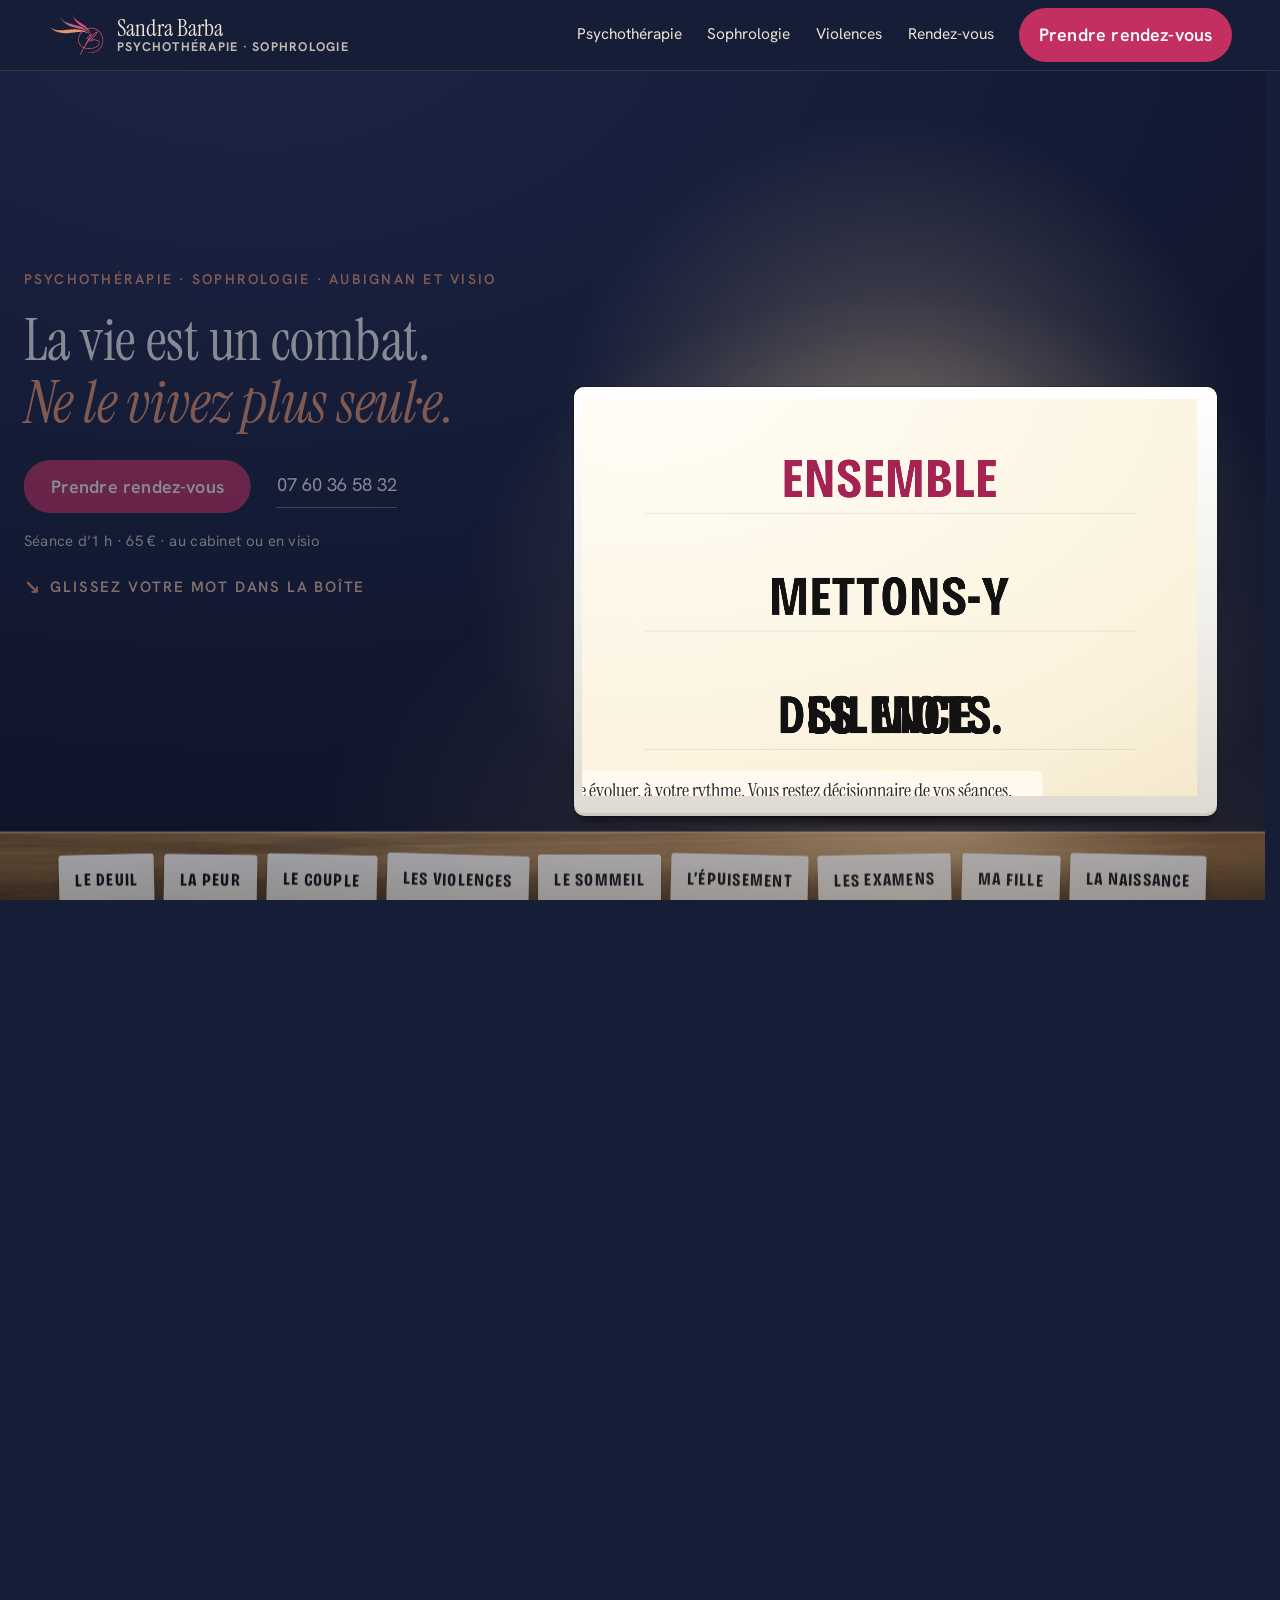
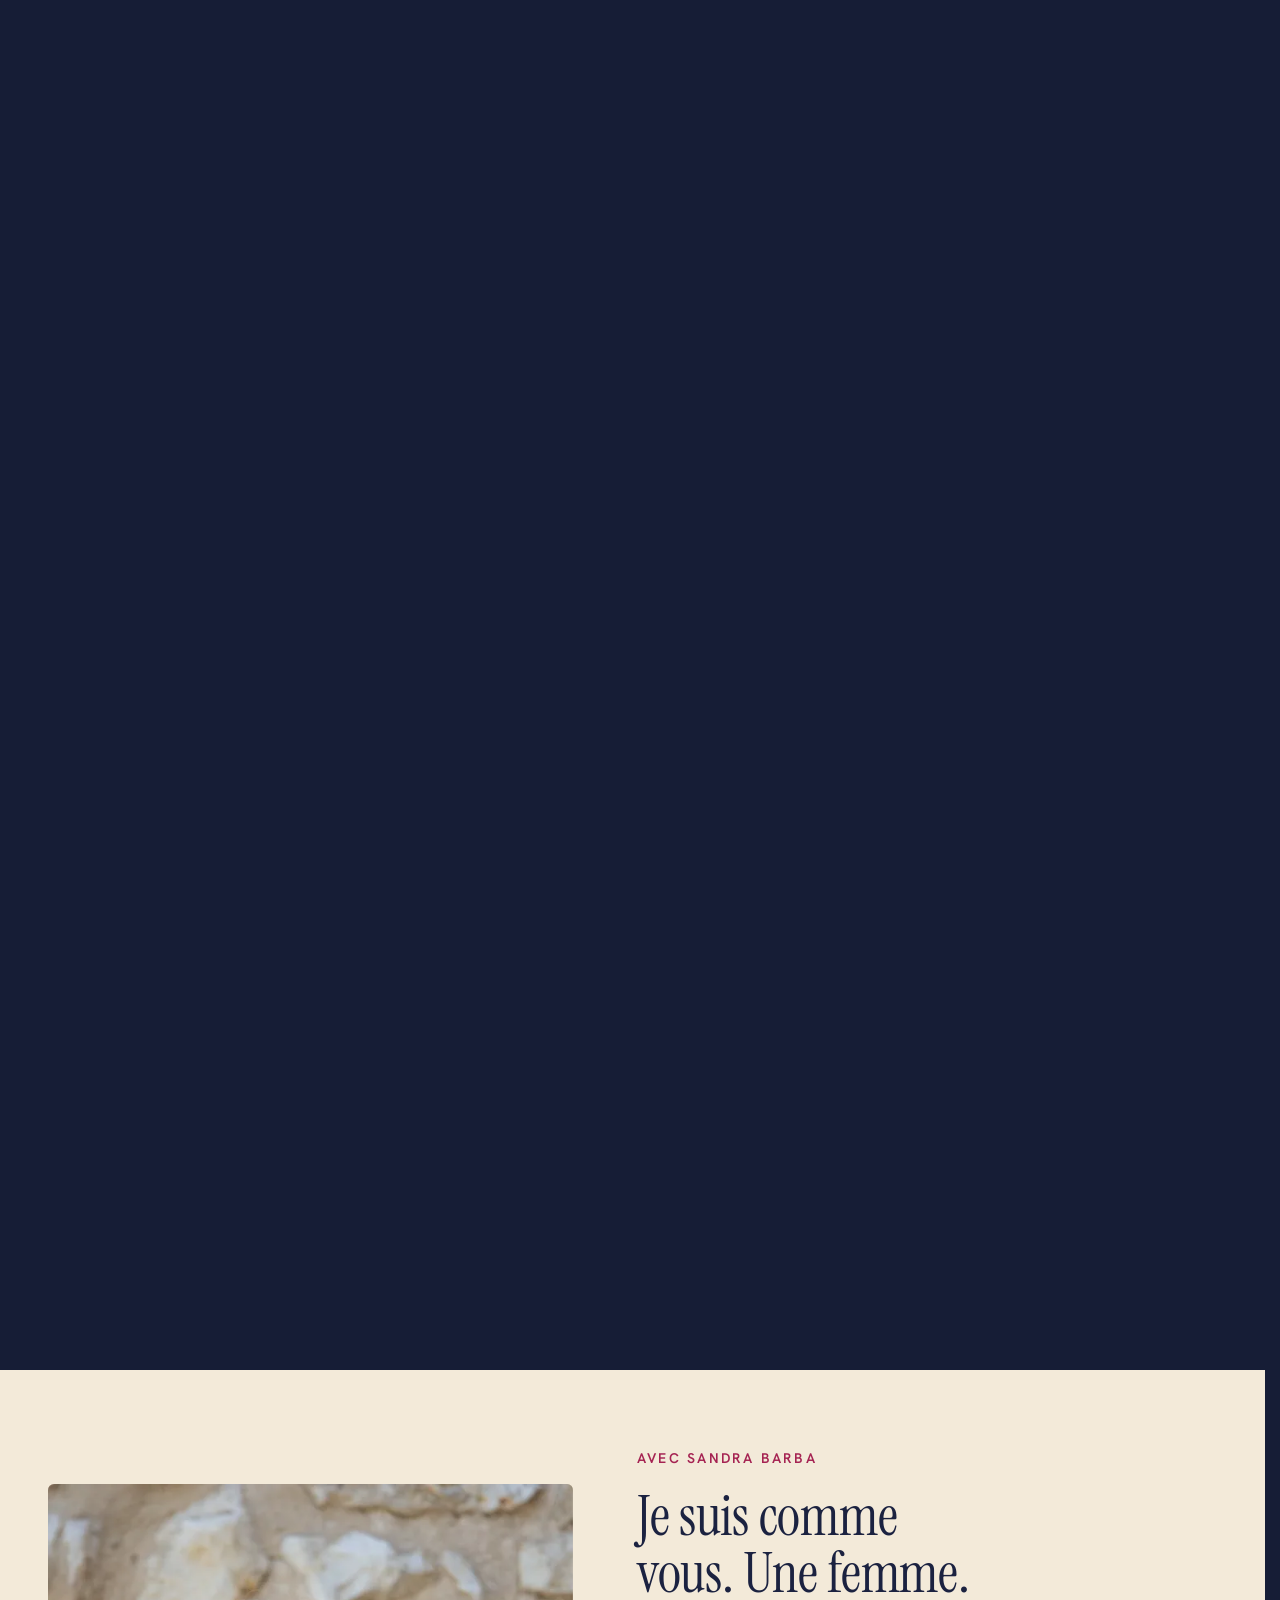
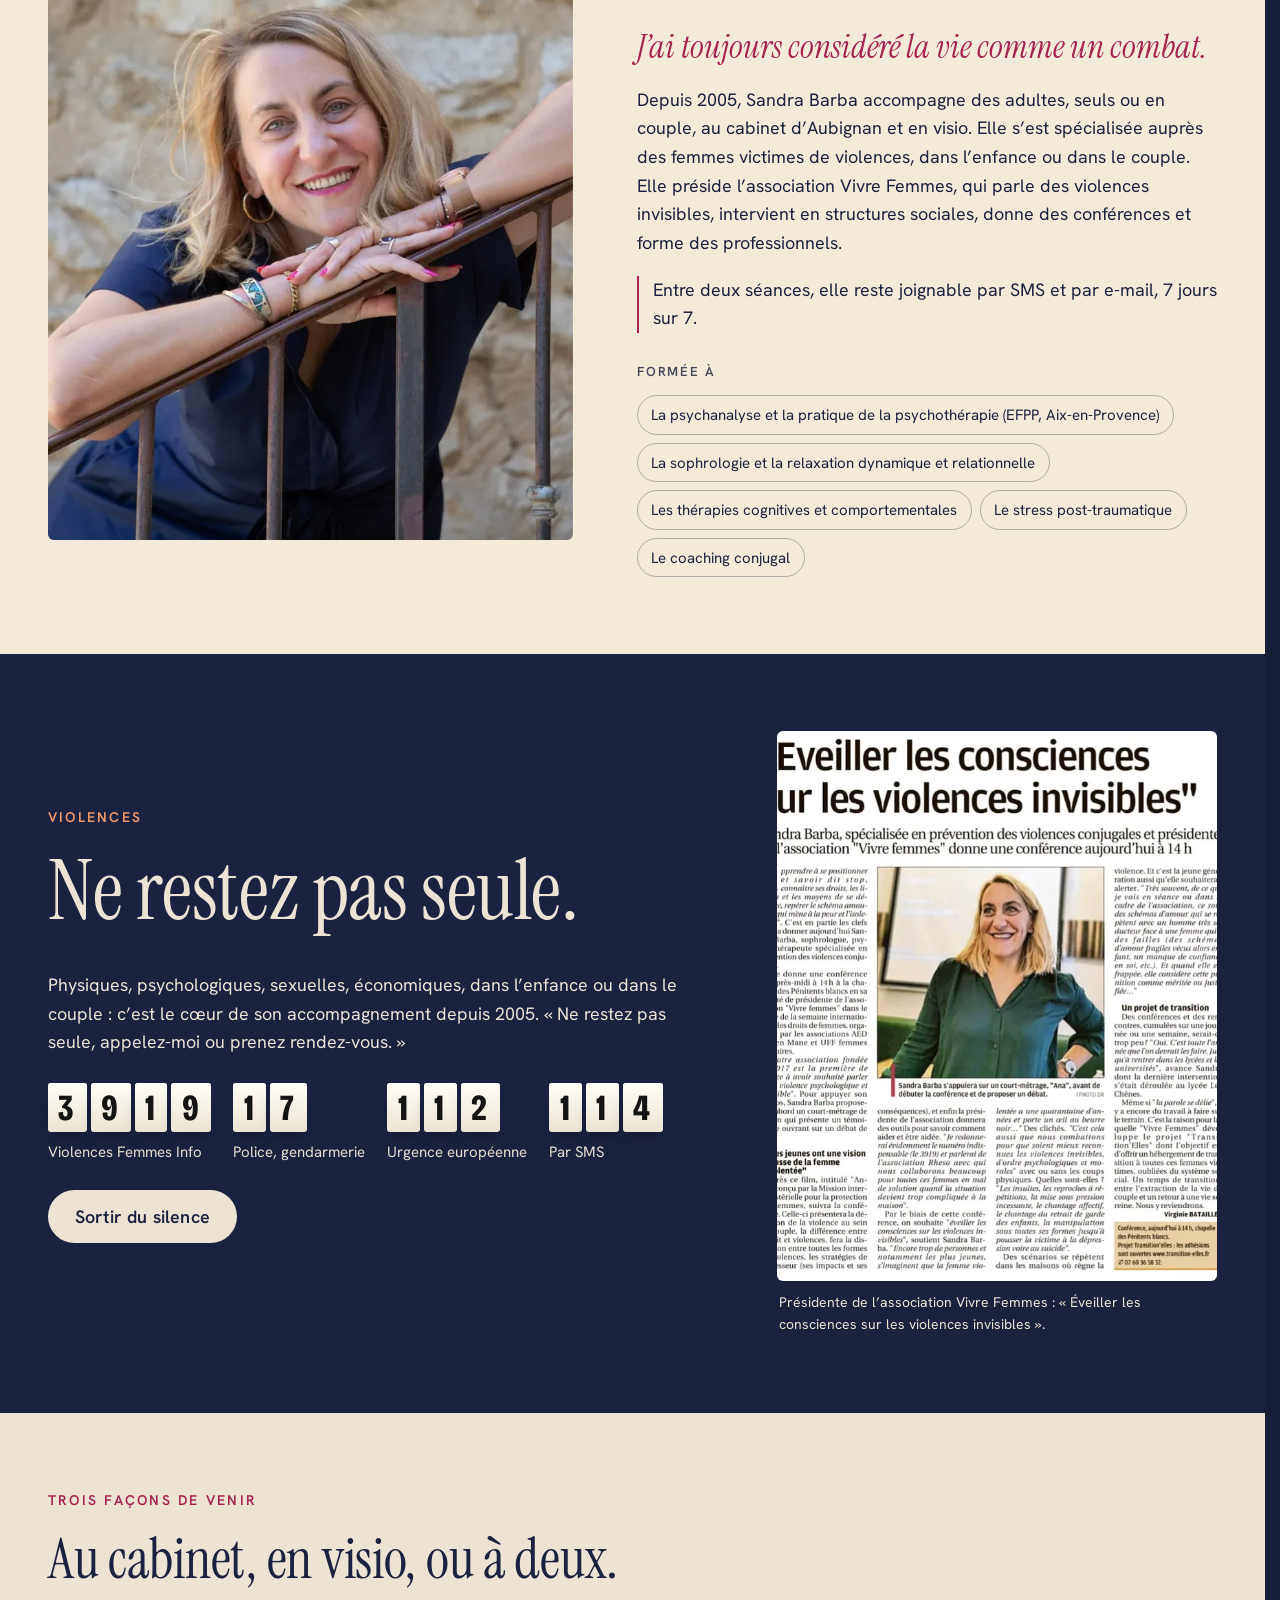
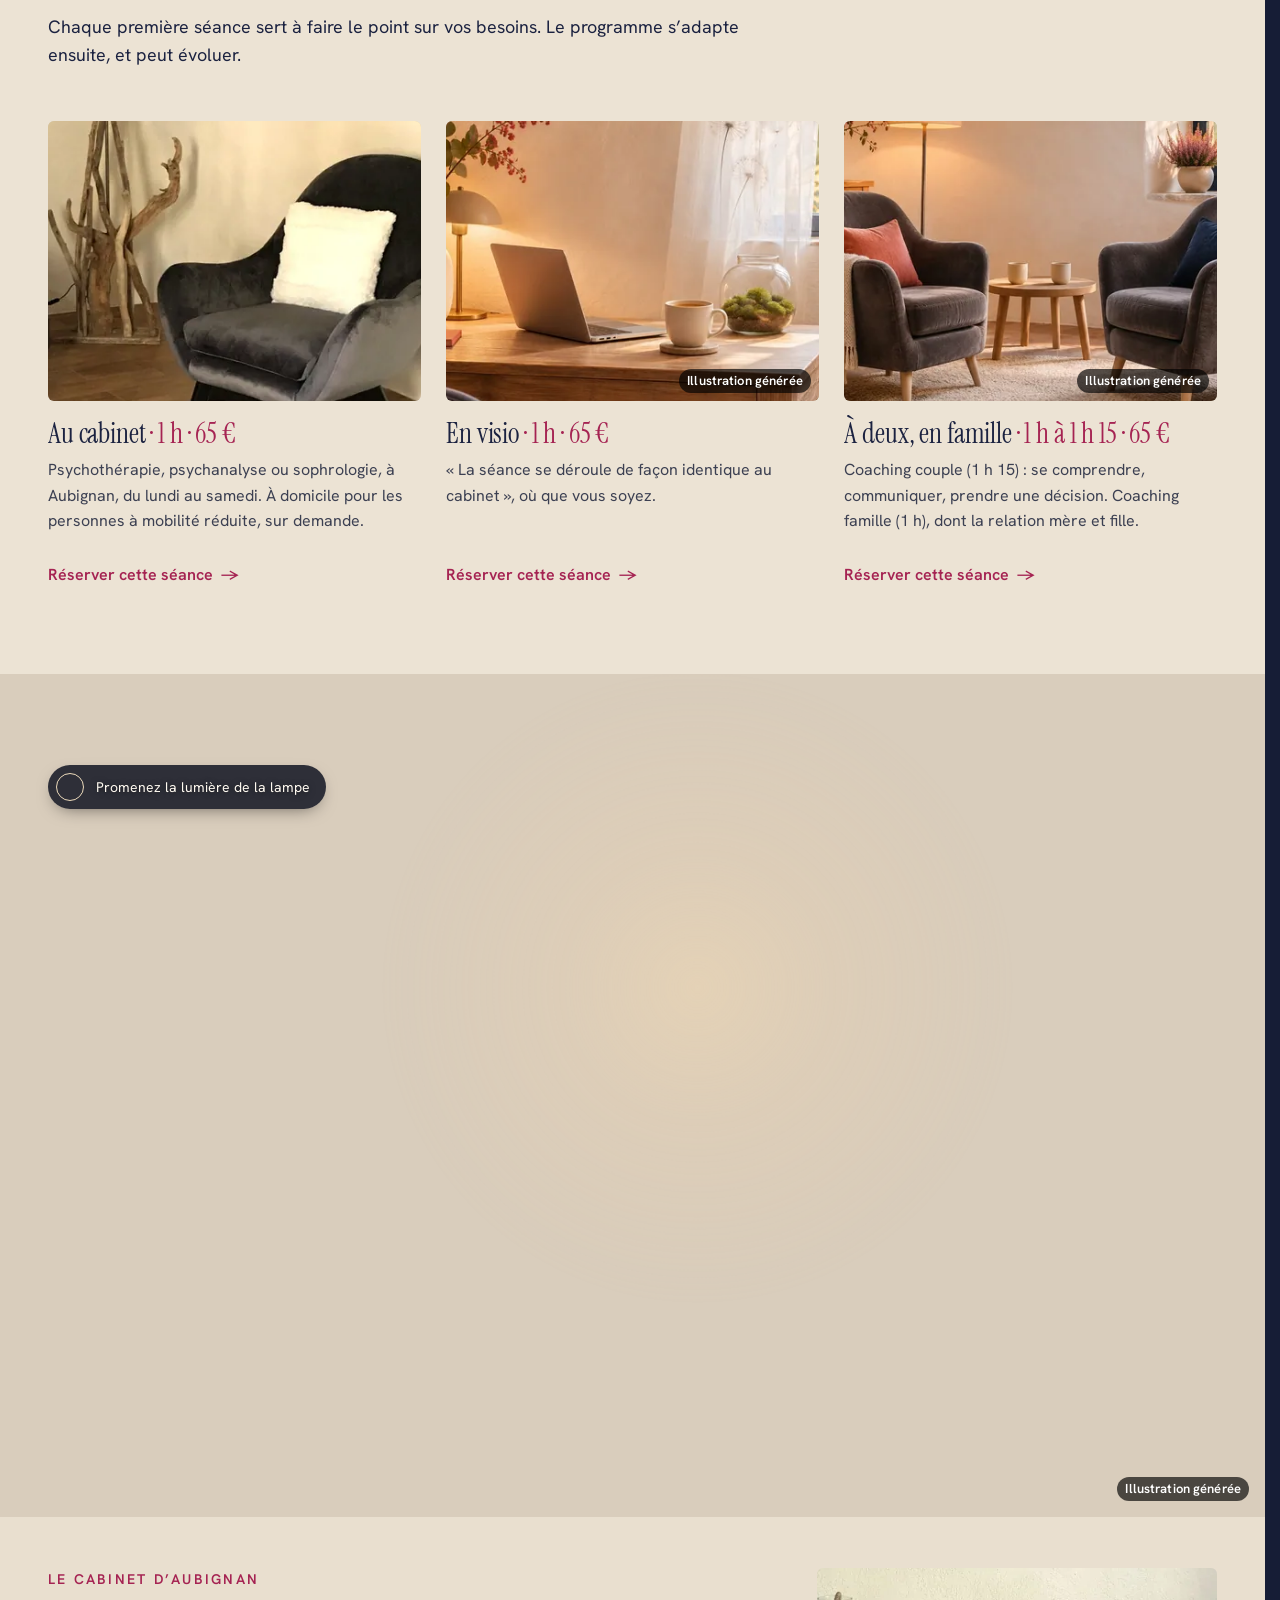
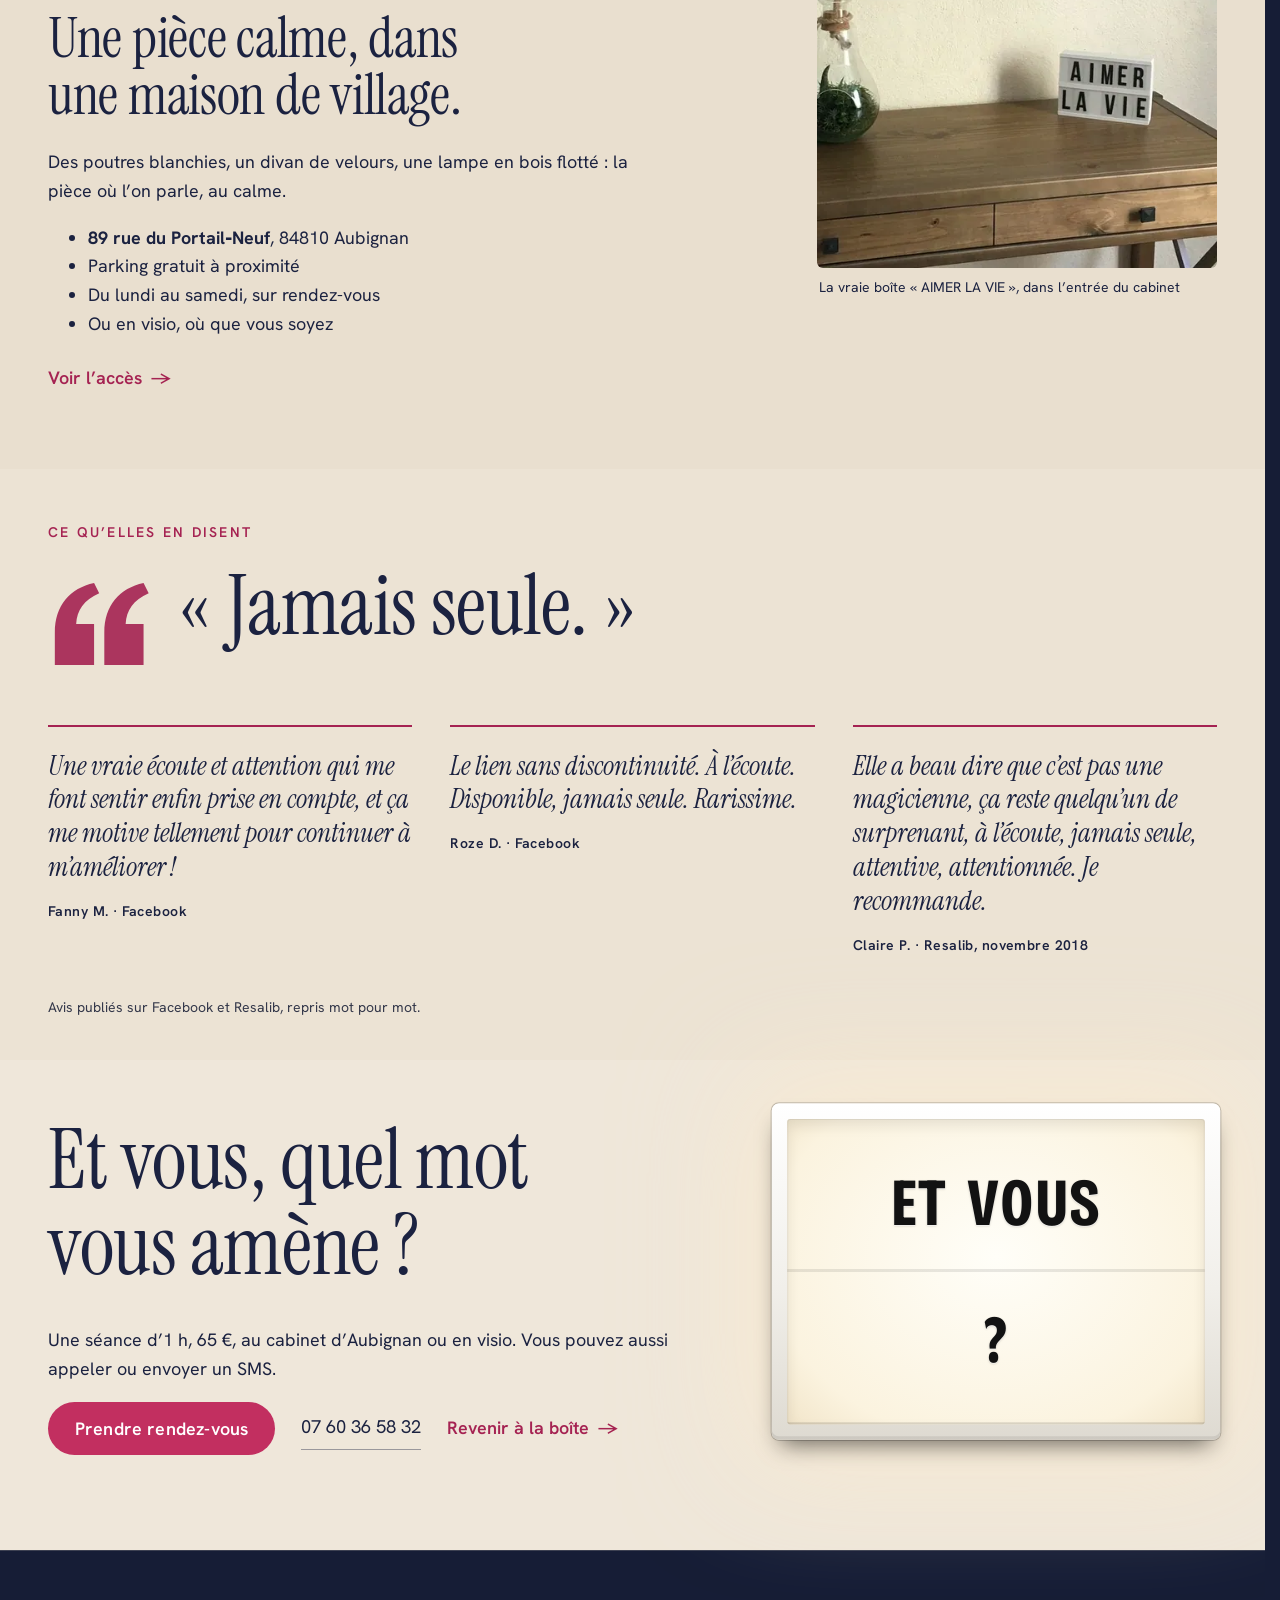
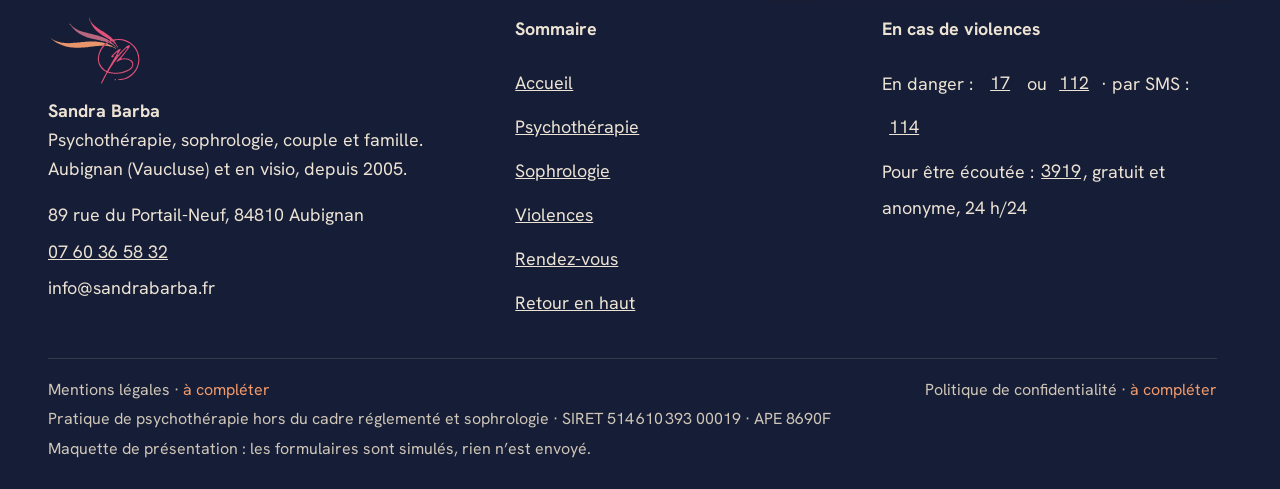
==== commit 8654a405: "Maquette v5 : reponse au mot choisi dans la colonne de texte La reponse remplace bouton, prix et con" ====
--- a/index.html
+++ b/index.html
@@ -1,5 +1,5 @@
 <!doctype html>
-<html lang="fr" data-v="4" data-page="accueil">
+<html lang="fr" data-v="5" data-page="accueil">
 <head>
 <meta charset="utf-8">
 <meta name="viewport" content="width=device-width, initial-scale=1, viewport-fit=cover">
@@ -35,14 +35,14 @@
 })();</script>
 <link rel="preload" href="/assets/fonts/instrument-serif.woff" as="font" type="font/woff" crossorigin>
 <link rel="preload" href="/assets/fonts/bricolage-tuiles.woff" as="font" type="font/woff" crossorigin>
-<link rel="stylesheet" href="/assets/css/socle.css?v=4">
-<link rel="stylesheet" href="/assets/css/site.css?v=4">
-<link rel="modulepreload" href="/assets/js/site.js?v=4">
-<link rel="modulepreload" href="/assets/js/socle/index.js?v=4">
+<link rel="stylesheet" href="/assets/css/socle.css?v=5">
+<link rel="stylesheet" href="/assets/css/site.css?v=5">
+<link rel="modulepreload" href="/assets/js/site.js?v=5">
+<link rel="modulepreload" href="/assets/js/socle/index.js?v=5">
 <script src="/assets/vendor/gsap.min.js" defer></script>
 <script src="/assets/vendor/ScrollTrigger.min.js" defer></script>
 <script src="/assets/vendor/SplitText.min.js" defer></script>
-<script type="module" src="/assets/js/site.js?v=4"></script>
+<script type="module" src="/assets/js/site.js?v=5"></script>
 <meta name="theme-color" content="#161d36">
 <link rel="icon" href="/assets/images/favicon.svg" type="image/svg+xml">
 <link rel="apple-touch-icon" href="/assets/images/apple-touch-icon.png">
@@ -120,26 +120,6 @@
       </p>
       <p class="info-cle" data-info-cle data-anime="gsap">Séance d’1 h · 65 € · au cabinet ou en visio</p>
       <p class="consigne-boite" aria-hidden="true"><span>↘</span> Glissez votre mot dans la boîte</p>
-    </div>
-    <div class="objet" data-grille="manipuler" data-objet>
-      <div class="boite boite--accueil" data-boite data-effet="boite-a-mots" data-grille="typo" data-iris-centre role="img" aria-label="Boîte lumineuse : choisissez le mot qui vous amène">
-  <div class="boite-cadre"><div class="boite-panneau">
-    <p class="boite-rangee" data-rangee="0" aria-hidden="true"><span class="l">Q</span><span class="l">U</span><span class="l">E</span><span class="l">L</span><span class="e"> </span><span class="l">M</span><span class="l">O</span><span class="l">T</span></p>
-    <p class="boite-rangee" data-rangee="1" aria-hidden="true"><span class="l">V</span><span class="l">O</span><span class="l">U</span><span class="l">S</span><span class="e"> </span><span class="l">A</span><span class="l">M</span><span class="l">È</span><span class="l">N</span><span class="l">E</span><span class="e"> </span><span class="l">?</span></p>
-    <p class="boite-rangee" data-rangee="2" aria-hidden="true"></p>
-  </div></div>
-</div>
-      <span class="boite-ombre" aria-hidden="true"></span>
-      <p class="visuellement-cache" aria-live="polite" data-boite-annonce></p>
-    </div>
-  </div>
-  <div class="bureau" data-bureau>
-    <span class="bureau-lumiere" aria-hidden="true"></span>
-    <div class="conteneur objet-bas">
-      <p class="indice"><span class="indice-souris">Glissez votre mot dans la boîte</span><span class="indice-tactile">Touchez votre mot, ou faites-le glisser</span></p>
-      <ul class="tuiles" data-tuiles data-effet="tuiles" data-ruban>
-        <li><button type="button" class="tuile tuile--mot" data-mot="deuil">LE DEUIL</button></li><li><button type="button" class="tuile tuile--mot" data-mot="peur">LA PEUR</button></li><li><button type="button" class="tuile tuile--mot" data-mot="couple">LE COUPLE</button></li><li><button type="button" class="tuile tuile--mot" data-mot="violences">LES VIOLENCES</button></li><li><button type="button" class="tuile tuile--mot" data-mot="sommeil">LE SOMMEIL</button></li><li><button type="button" class="tuile tuile--mot" data-mot="epuisement">L’ÉPUISEMENT</button></li><li><button type="button" class="tuile tuile--mot" data-mot="examens">LES EXAMENS</button></li><li><button type="button" class="tuile tuile--mot" data-mot="fille">MA FILLE</button></li><li><button type="button" class="tuile tuile--mot" data-mot="naissance">LA NAISSANCE</button></li>
-      </ul>
       <div class="reponse" data-reponse>
         <div class="reponse-corps">
           <p class="reponse-approche" data-reponse-approche></p>
@@ -151,6 +131,26 @@
           <button type="button" class="lien-discret" data-reponse-autre>Choisir un autre mot</button>
         </p>
       </div>
+    </div>
+    <div class="objet" data-grille="manipuler" data-objet>
+      <div class="boite boite--accueil" data-boite data-effet="boite-a-mots" data-grille="typo" data-iris-centre role="img" aria-label="Boîte lumineuse : choisissez le mot qui vous amène">
+  <div class="boite-cadre"><div class="boite-panneau">
+    <p class="boite-rangee" data-rangee="0" aria-hidden="true"><span class="l">Q</span><span class="l">U</span><span class="l">E</span><span class="l">L</span><span class="e"> </span><span class="l">M</span><span class="l">O</span><span class="l">T</span></p>
+    <p class="boite-rangee" data-rangee="1" aria-hidden="true"><span class="l">V</span><span class="l">O</span><span class="l">U</span><span class="l">S</span><span class="e"> </span><span class="l">A</span><span class="l">M</span><span class="l">È</span><span class="l">N</span><span class="l">E</span><span class="e"> </span><span class="l">?</span></p>
+    <p class="boite-rangee" data-rangee="2" aria-hidden="true"></p>
+  </div></div>
+</div>
+      <span class="boite-ombre" aria-hidden="true"></span>
+      <p class="visuellement-cache" aria-live="polite" data-boite-annonce></p>
+    </div>
+  </div>
+  <div class="bureau" data-bureau>
+    <span class="bureau-lumiere" aria-hidden="true"></span>
+    <div class="conteneur objet-bas">
+      <p class="indice"><span class="indice-souris">Glissez votre mot dans la boîte</span><span class="indice-tactile">Touchez votre mot, ou faites-le glisser</span></p>
+      <ul class="tuiles" data-tuiles data-effet="tuiles" data-ruban>
+        <li><button type="button" class="tuile tuile--mot" data-mot="deuil">LE DEUIL</button></li><li><button type="button" class="tuile tuile--mot" data-mot="peur">LA PEUR</button></li><li><button type="button" class="tuile tuile--mot" data-mot="couple">LE COUPLE</button></li><li><button type="button" class="tuile tuile--mot" data-mot="violences">LES VIOLENCES</button></li><li><button type="button" class="tuile tuile--mot" data-mot="sommeil">LE SOMMEIL</button></li><li><button type="button" class="tuile tuile--mot" data-mot="epuisement">L’ÉPUISEMENT</button></li><li><button type="button" class="tuile tuile--mot" data-mot="examens">LES EXAMENS</button></li><li><button type="button" class="tuile tuile--mot" data-mot="fille">MA FILLE</button></li><li><button type="button" class="tuile tuile--mot" data-mot="naissance">LA NAISSANCE</button></li>
+      </ul>
     </div>
   </div>
 </div>
--- a/assets/css/site.css
+++ b/assets/css/site.css
@@ -1640,3 +1640,48 @@
   .plongee .objet { translate: 0 6px; }
   .plongee .ouverture-actions { flex-wrap: nowrap; }
 }
+/* v5 : le mot choisi répond dans la colonne de texte ; les tuiles restent sur le bureau pour changer de mot */
+.ouverture-texte .reponse { display: block; width: auto; max-width: 34rem; margin: 1.1rem 0 0; padding: 0; background: none; box-shadow: none; border-radius: 0; }
+.ouverture-texte .reponse.reponse--cachee { display: none; }
+.ouverture-texte .reponse-approche { font-size: 15px; letter-spacing: .12em; margin: 0 0 .45rem; color: #f0c9a8; }
+.ouverture-texte .reponse-texte { font-family: var(--police-titres); font-size: clamp(1.3rem, 1rem + .9vw, 1.75rem); line-height: 1.22; color: var(--craie); margin: 0 0 1rem; }
+.ouverture-texte .reponse-actions { display: flex; flex-flow: row wrap; align-items: center; gap: 12px 26px; margin: 0; }
+.ouverture-texte .reponse-actions .lien-discret { flex-basis: 100%; justify-content: flex-start; text-align: left; width: max-content; font-size: 16px; }
+.a-repondu .ouverture-actions, .a-repondu .info-cle, .a-repondu .consigne-boite { display: none !important; }
+@media (max-width: 760px) {
+  .ouverture-texte .reponse { margin-top: .5rem; }
+  .ouverture-texte .reponse-approche { font-size: 14px; margin-bottom: .3rem; }
+  .ouverture-texte .reponse-texte { font-size: 1.2rem; margin-bottom: .7rem; }
+  .ouverture-texte .reponse-actions { gap: 8px 20px; }
+  .ouverture-texte .reponse-actions .bouton { min-height: 46px; }
+  .a-repondu .surtitre { display: none !important; }
+}
+@media (max-width: 760px) and (max-height: 700px) {
+  .a-repondu .bureau .tuiles { flex-wrap: nowrap; overflow-x: auto; justify-content: flex-start; width: calc(100% + 2 * var(--gouttiere)); margin-inline: calc(-1 * var(--gouttiere)); padding: 0 var(--gouttiere) 6px; scrollbar-width: none; }
+  .a-repondu .bureau .tuiles::-webkit-scrollbar { display: none; }
+  .a-repondu .tuile--mot { flex: none; }
+}
+@media (min-width: 761px) and (max-height: 500px) {
+  .a-repondu .ouverture-titre { display: none; }
+  .ouverture-texte .reponse { margin-top: 0; }
+  .ouverture-texte .reponse-texte { font-size: 1.25rem; margin-bottom: .7rem; }
+  .ouverture-texte .reponse-actions { gap: 8px 22px; }
+}
+/* la boîte ne bouge pas quand la réponse s'affiche ; réponse compacte */
+@media (min-width: 761px) { .plongee .ouverture-grille { grid-template-rows: minmax(0, 1fr); } }
+.ouverture-texte .reponse-actions .lien-discret { display: none; }
+.ouverture-texte .reponse-actions { gap: 4px 22px; }
+.ouverture-texte .reponse-texte { font-size: clamp(1.2rem, .55rem + 1.05vw, 1.6rem); max-width: 30em; }
+@media (max-width: 760px) {
+  .a-repondu .ouverture-titre { display: none !important; }
+  .ouverture-texte .reponse { margin-top: 0; }
+  .ouverture-texte .reponse-texte { font-size: 1.15rem; }
+}
+@media (max-width: 760px) { .a-repondu .bureau .indice { display: none; } }
+@media (max-width: 760px) and (max-height: 600px) {
+  .ouverture-texte .reponse-approche { margin-bottom: .15rem; }
+  .ouverture-texte .reponse-texte { font-size: 1.05rem; margin-bottom: .45rem; }
+  .a-repondu .bureau { padding-top: 0; }
+}
+/* la tuile choisie reste à sa place, éteinte */
+.tuile--mot.posee { visibility: visible; opacity: .3; pointer-events: none; box-shadow: none; }
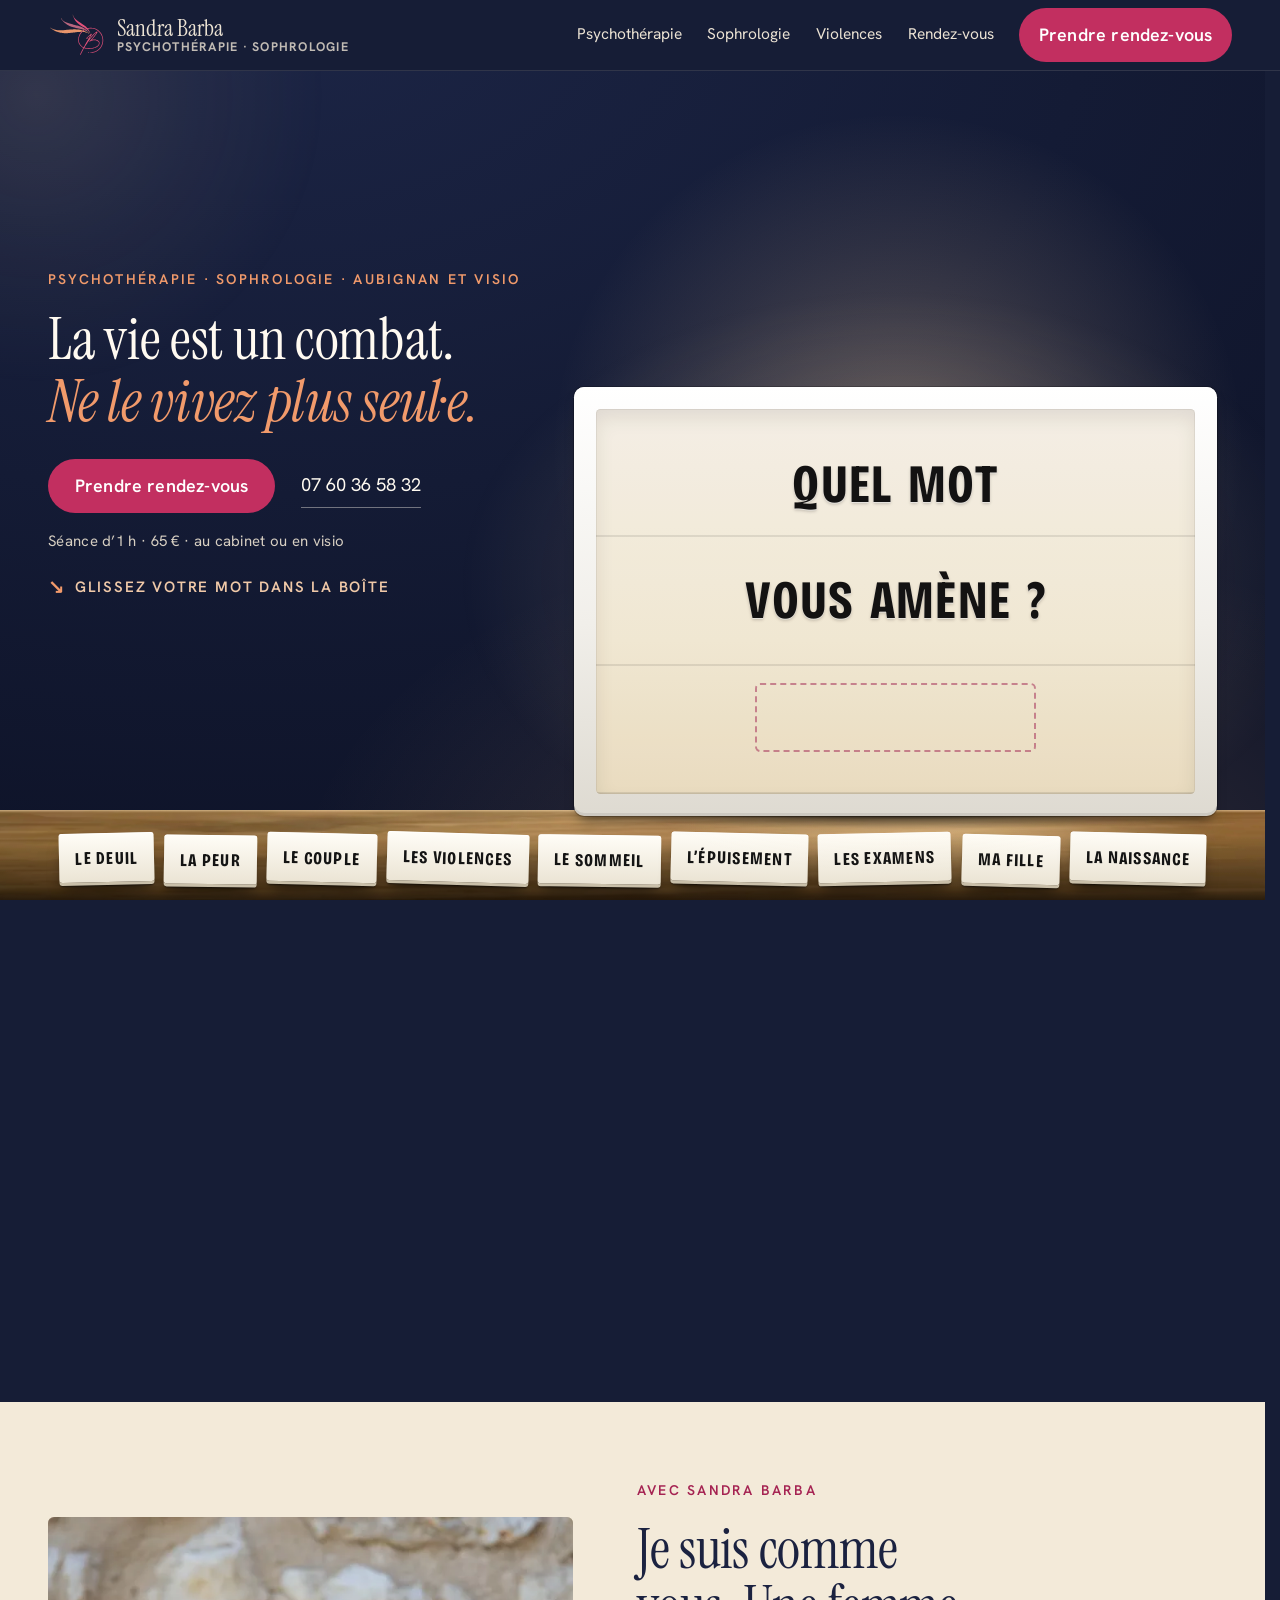
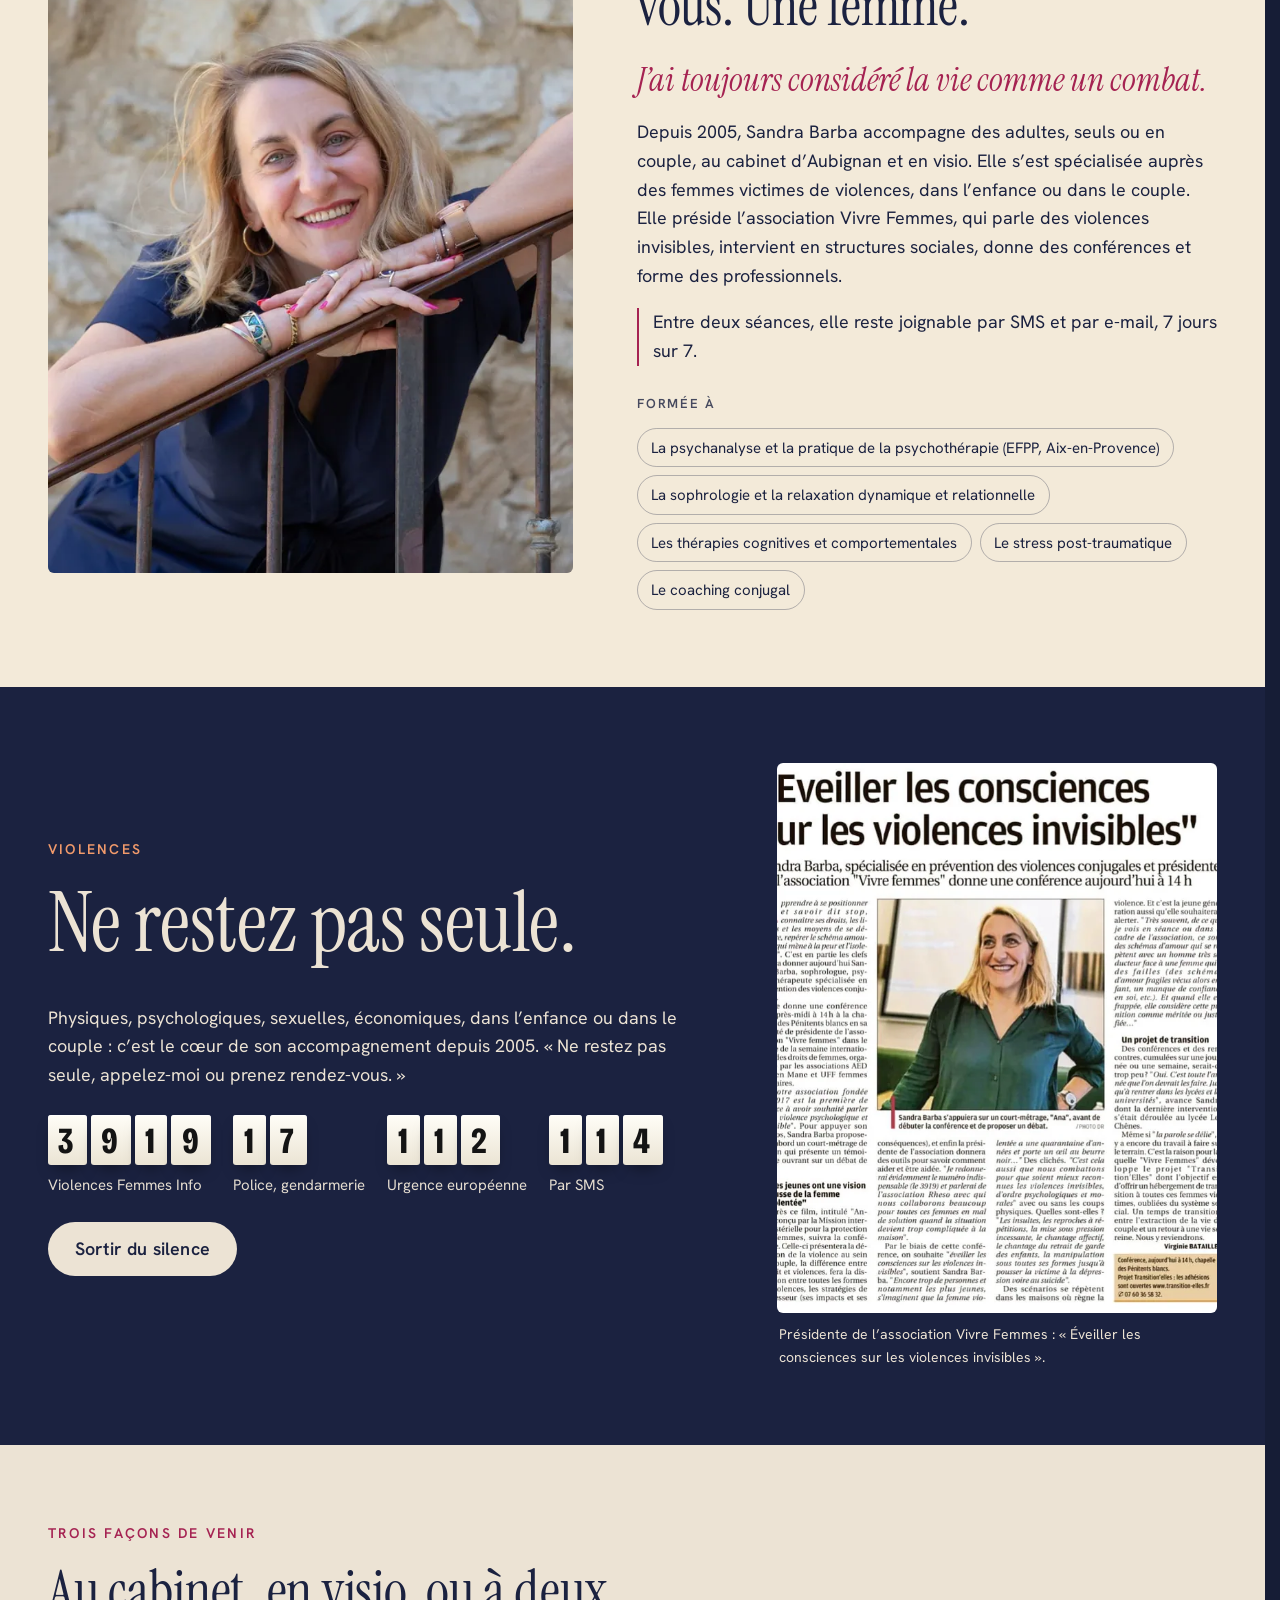
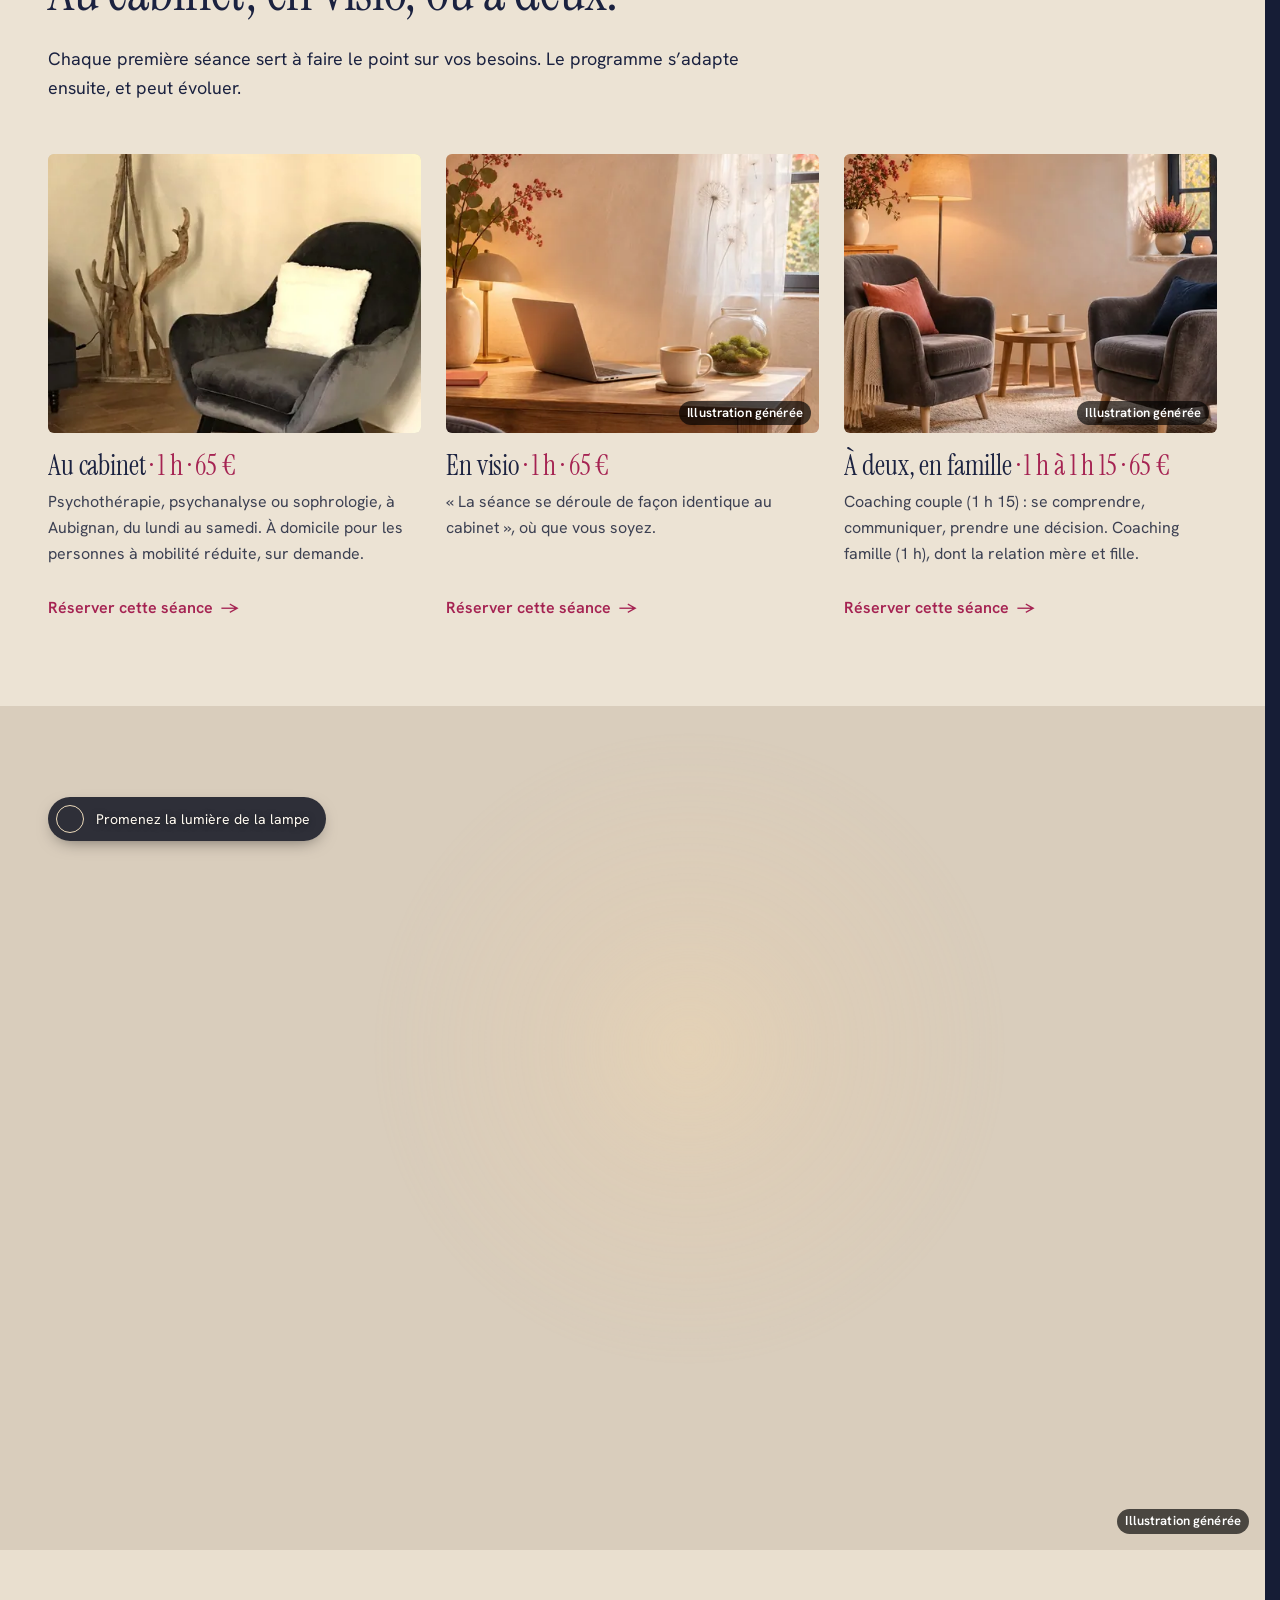
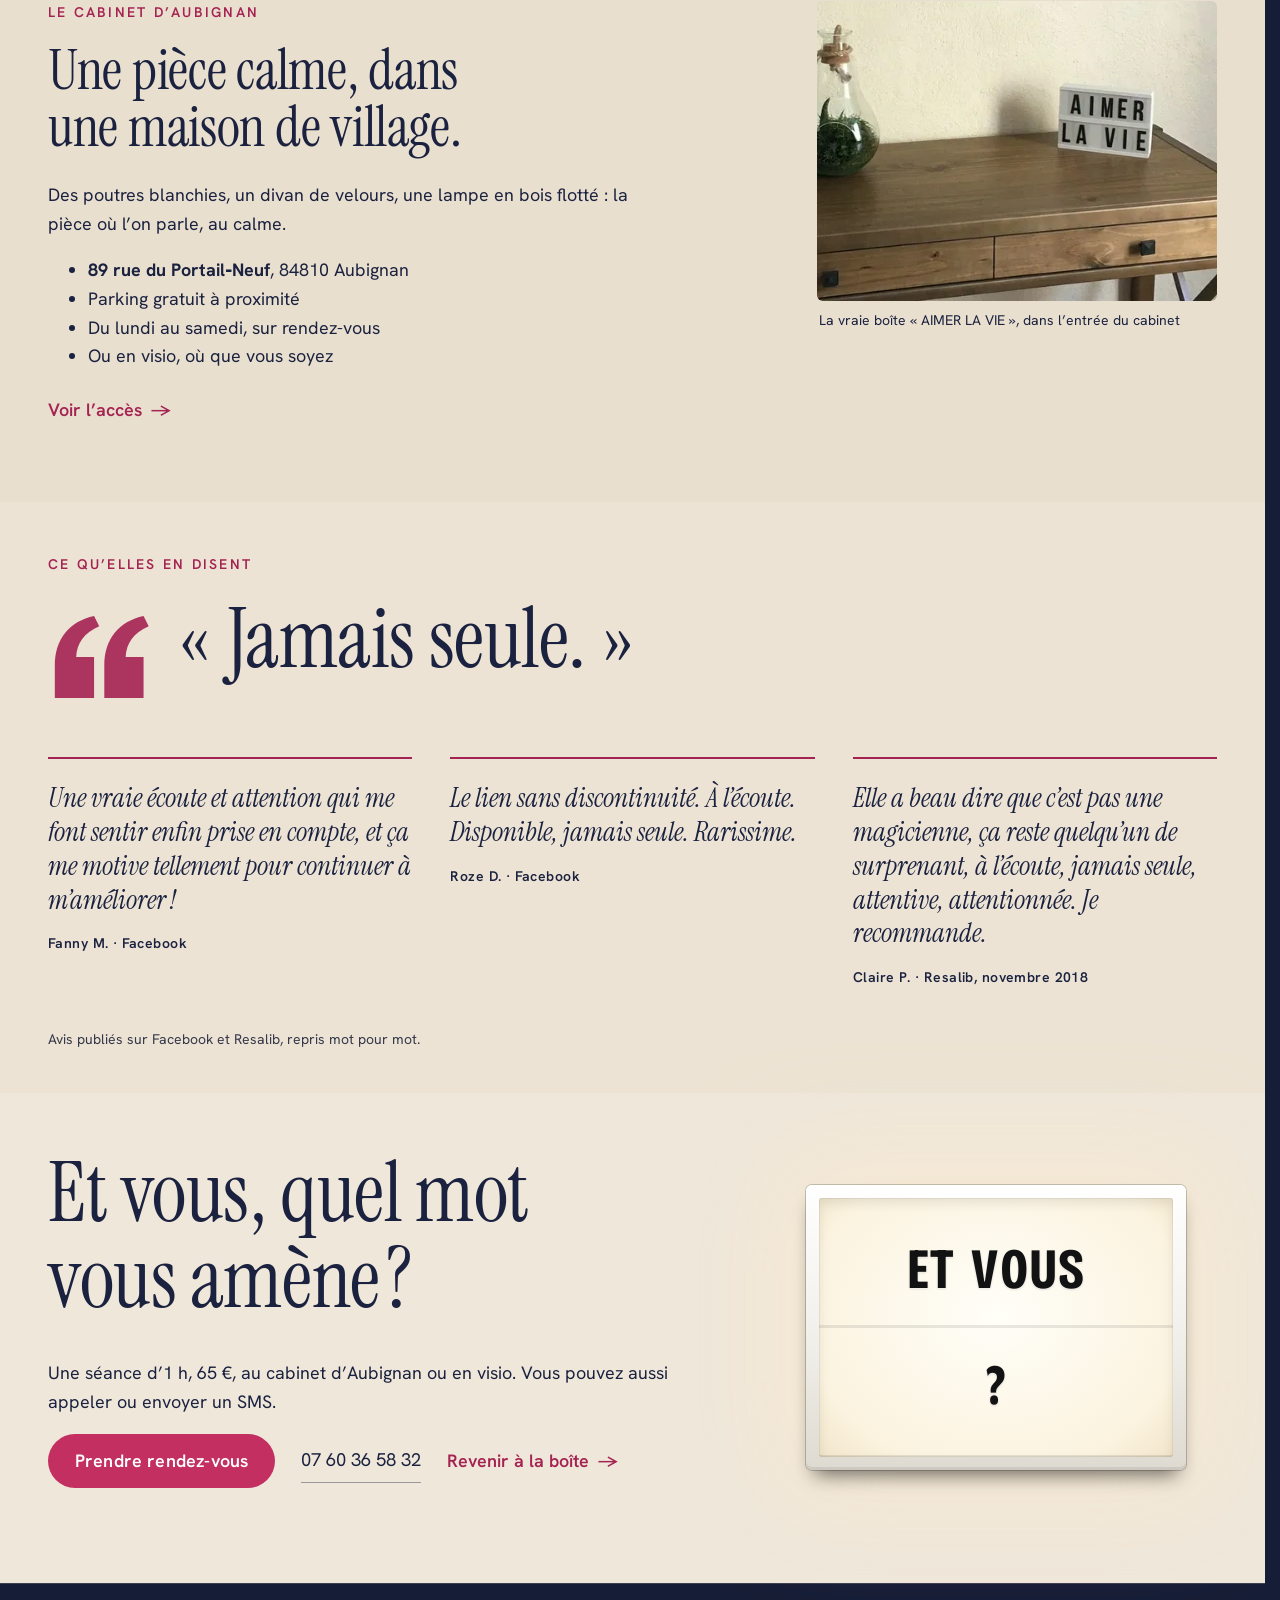
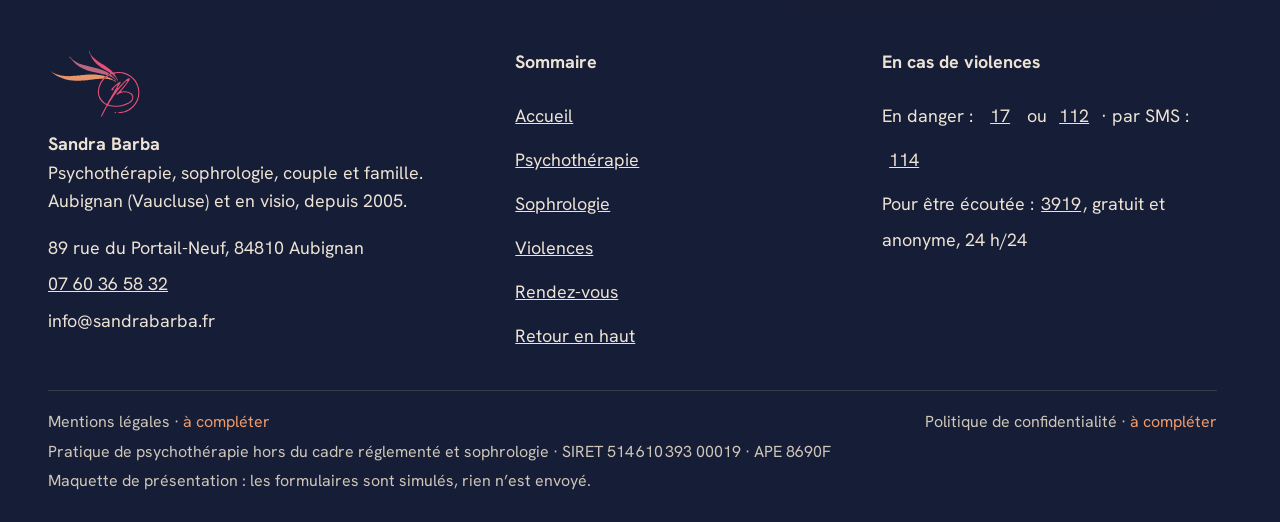
==== commit 734ada9c: "Maquette v6 : retour sur l accueil avec un mot deja choisi Lettres de la boite et tuiles toujours af" ====
--- a/index.html
+++ b/index.html
@@ -1,5 +1,5 @@
 <!doctype html>
-<html lang="fr" data-v="5" data-page="accueil">
+<html lang="fr" data-v="6" data-page="accueil">
 <head>
 <meta charset="utf-8">
 <meta name="viewport" content="width=device-width, initial-scale=1, viewport-fit=cover">
@@ -35,14 +35,14 @@
 })();</script>
 <link rel="preload" href="/assets/fonts/instrument-serif.woff" as="font" type="font/woff" crossorigin>
 <link rel="preload" href="/assets/fonts/bricolage-tuiles.woff" as="font" type="font/woff" crossorigin>
-<link rel="stylesheet" href="/assets/css/socle.css?v=5">
-<link rel="stylesheet" href="/assets/css/site.css?v=5">
-<link rel="modulepreload" href="/assets/js/site.js?v=5">
-<link rel="modulepreload" href="/assets/js/socle/index.js?v=5">
+<link rel="stylesheet" href="/assets/css/socle.css?v=6">
+<link rel="stylesheet" href="/assets/css/site.css?v=6">
+<link rel="modulepreload" href="/assets/js/site.js?v=6">
+<link rel="modulepreload" href="/assets/js/socle/index.js?v=6">
 <script src="/assets/vendor/gsap.min.js" defer></script>
 <script src="/assets/vendor/ScrollTrigger.min.js" defer></script>
 <script src="/assets/vendor/SplitText.min.js" defer></script>
-<script type="module" src="/assets/js/site.js?v=5"></script>
+<script type="module" src="/assets/js/site.js?v=6"></script>
 <meta name="theme-color" content="#161d36">
 <link rel="icon" href="/assets/images/favicon.svg" type="image/svg+xml">
 <link rel="apple-touch-icon" href="/assets/images/apple-touch-icon.png">
